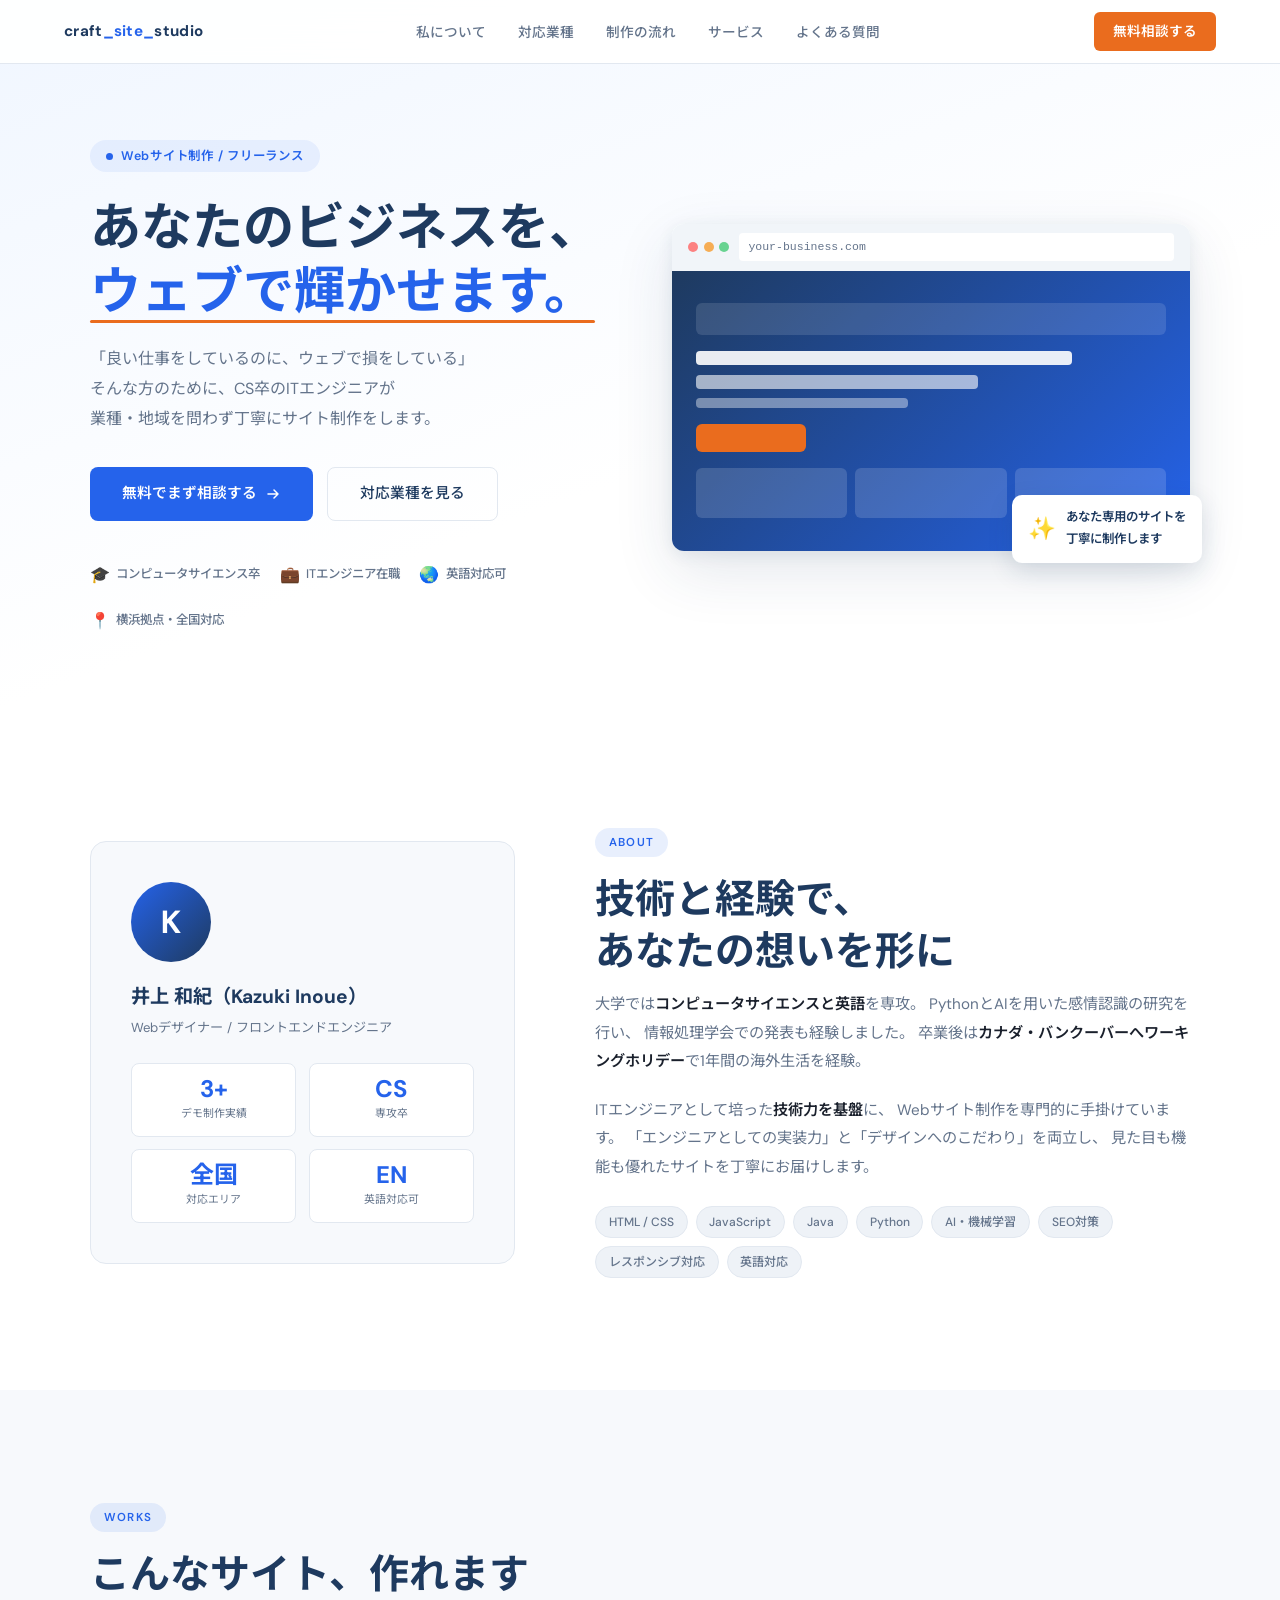
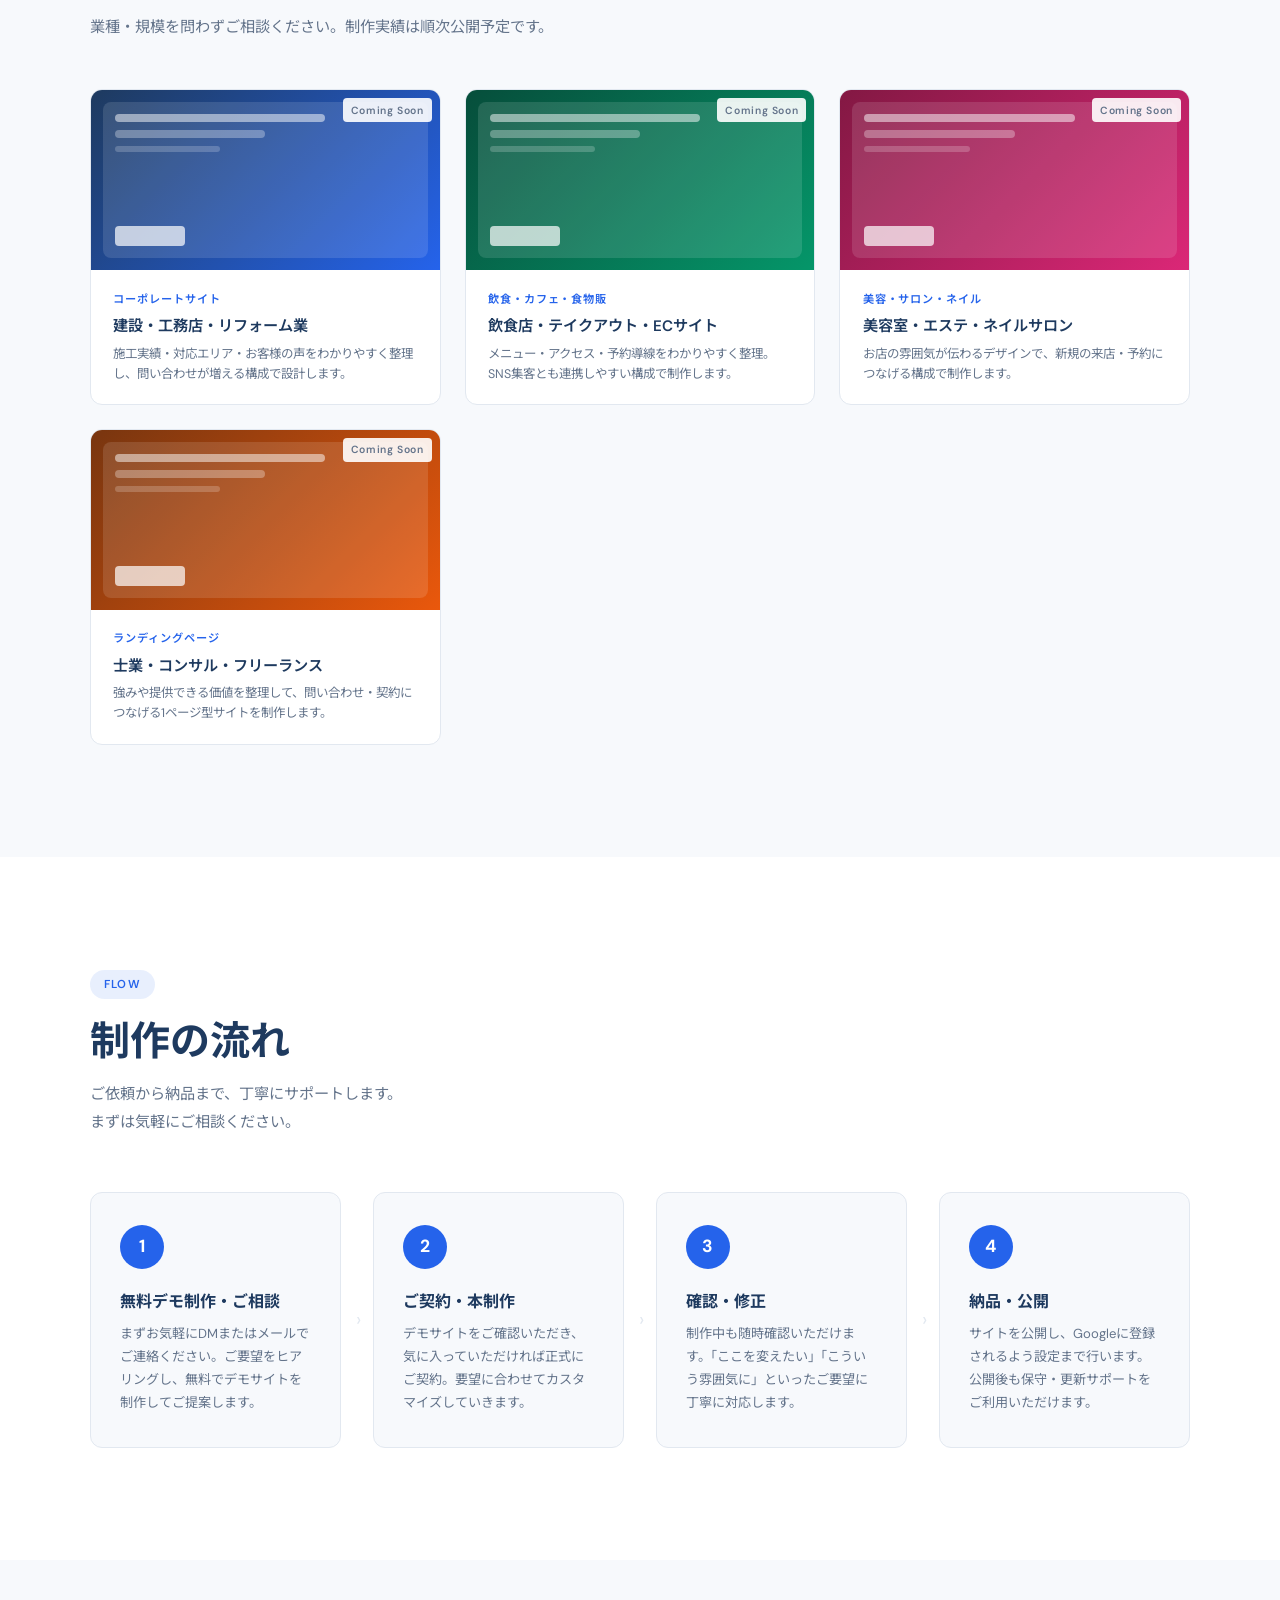
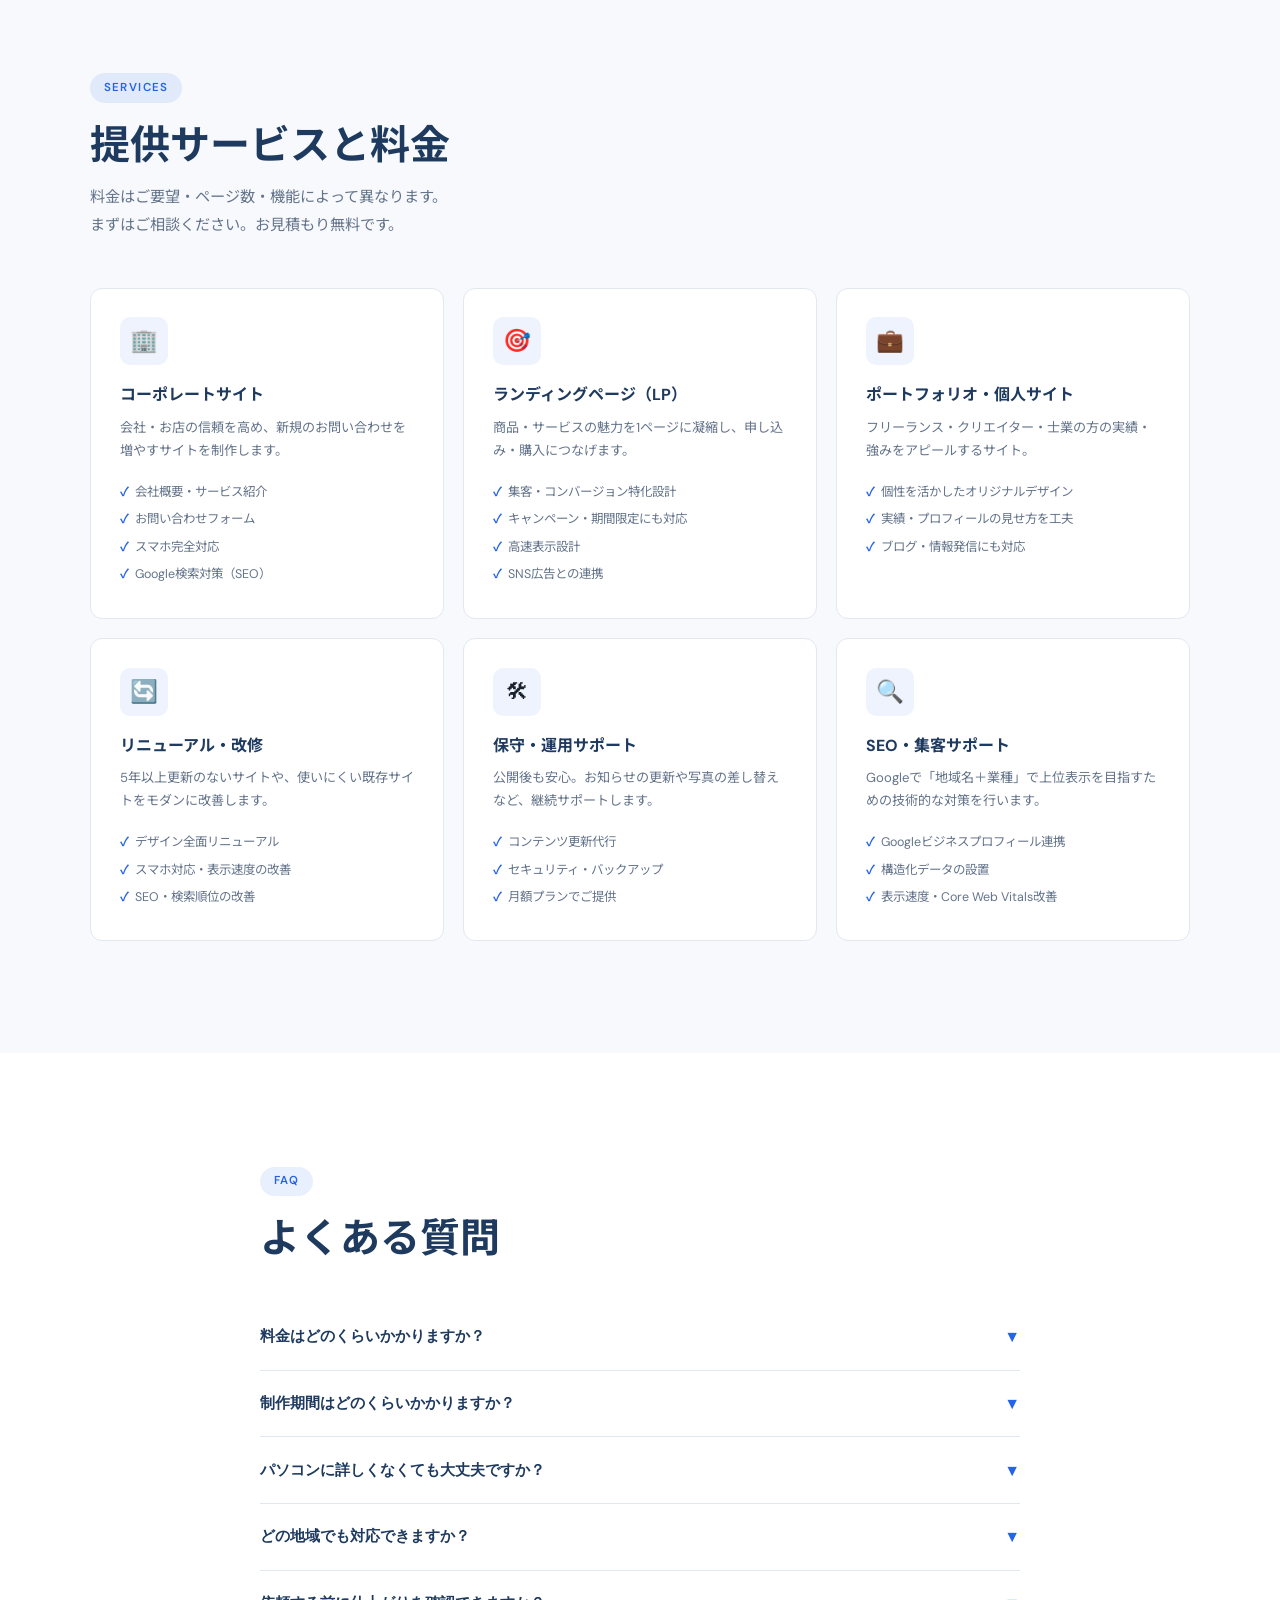
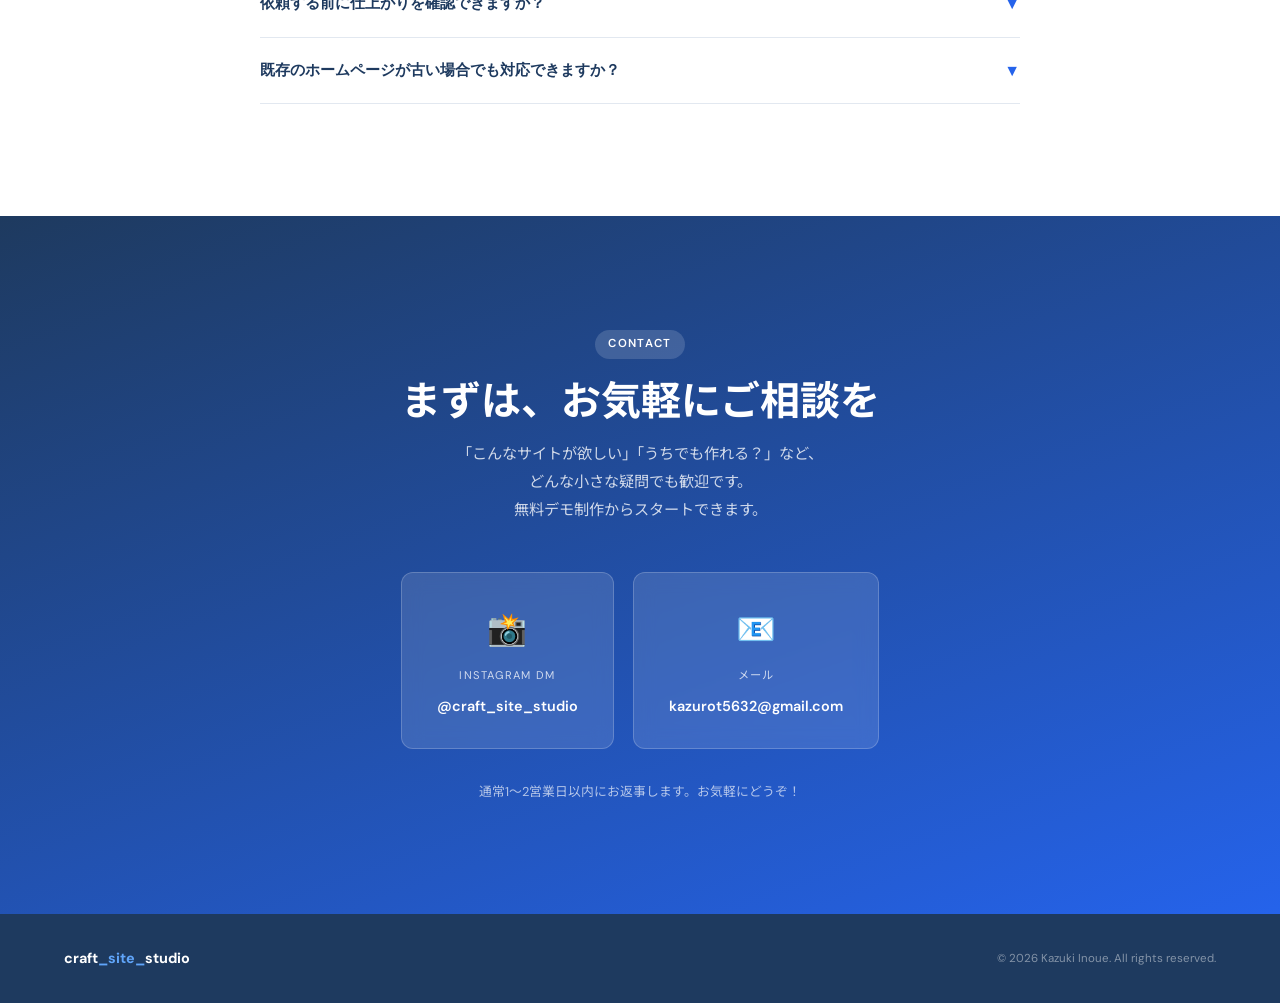
==== index.html @ bf397c4c "Add craft-site-studio website Co-Authored-By: Claude Sonnet 4.6 <noreply@anthropic.com>" ====
<!DOCTYPE html>
<html lang="ja">
<head>
  <meta charset="UTF-8">
  <meta name="viewport" content="width=device-width, initial-scale=1.0">
  <title>craft_site_studio | Webサイト制作 | 横浜・神奈川・全国対応</title>
  <meta name="description" content="横浜・神奈川を拠点に、飲食・美容・建設・士業など業種問わずWebサイト制作を行うWebクリエイター。CS専攻卒・ITエンジニアの技術力で、見た目も機能も優れたサイトを丁寧に制作します。無料デモ制作あり。">
  <meta property="og:title" content="craft_site_studio | Webサイト制作 | 横浜・神奈川・全国対応">
  <meta property="og:description" content="業種・地域を問わずWebサイト制作。無料デモ制作あり。CS卒エンジニアが丁寧に対応します。">
  <meta property="og:type" content="website">
  <meta property="og:url" content="https://craft-site-studio.pages.dev/">
  <meta property="og:image" content="https://craft-site-studio.pages.dev/og-image.png">
  <meta name="twitter:card" content="summary_large_image">
  <link rel="preconnect" href="https://fonts.googleapis.com">
  <link rel="preconnect" href="https://fonts.gstatic.com" crossorigin>
  <link href="https://fonts.googleapis.com/css2?family=Noto+Sans+JP:wght@300;400;500;700&family=DM+Sans:wght@400;500;600;700&display=swap" rel="stylesheet">

  <style>
    *, *::before, *::after { box-sizing: border-box; margin: 0; padding: 0; }

    :root {
      --navy:   #1e3a5f;
      --blue:   #2563eb;
      --orange: #ea6c1e;
      --bg:     #ffffff;
      --bg2:    #f7f9fc;
      --bg3:    #eef2f7;
      --text:   #1a202c;
      --text2:  #64748b;
      --border: #e2e8f0;
      --radius: 12px;
    }

    html { scroll-behavior: smooth; }
    body {
      background: var(--bg);
      color: var(--text);
      font-family: 'DM Sans', 'Noto Sans JP', sans-serif;
      line-height: 1.7;
      overflow-x: hidden;
    }

    /* ── Utilities ──────────────────────────── */
    .container { max-width: 1100px; margin: 0 auto; padding: 0 5vw; }
    .section-tag {
      display: inline-block;
      background: rgba(37,99,235,.1);
      color: var(--blue);
      font-size: .72rem;
      font-weight: 600;
      letter-spacing: .12em;
      text-transform: uppercase;
      padding: .3rem .85rem;
      border-radius: 100px;
      margin-bottom: 1rem;
    }
    .section-title {
      font-size: clamp(1.7rem, 3.5vw, 2.5rem);
      font-weight: 700;
      line-height: 1.3;
      color: var(--navy);
      margin-bottom: .8rem;
    }
    .section-sub {
      font-size: .95rem;
      color: var(--text2);
      max-width: 520px;
      line-height: 1.85;
    }
    .fi {
      opacity: 0;
      transform: translateY(24px);
      transition: opacity .65s ease, transform .65s ease;
    }
    .fi.v { opacity: 1; transform: translateY(0); }

    /* ── Nav ────────────────────────────────── */
    nav {
      position: fixed; top: 0; left: 0; right: 0; z-index: 100;
      background: rgba(255,255,255,.92);
      backdrop-filter: blur(16px);
      border-bottom: 1px solid var(--border);
      padding: 0 5vw;
      height: 64px;
      display: flex; align-items: center; justify-content: space-between;
    }
    .nav-logo {
      font-weight: 700; font-size: .95rem;
      color: var(--navy); text-decoration: none;
      letter-spacing: .02em;
    }
    .nav-logo span { color: var(--blue); }
    .nav-links { display: flex; gap: 2rem; list-style: none; }
    .nav-links a {
      font-size: .85rem; color: var(--text2); text-decoration: none;
      font-weight: 500; transition: color .2s;
    }
    .nav-links a:hover { color: var(--navy); }
    .nav-cta {
      background: var(--orange); color: #fff;
      padding: .5rem 1.2rem; border-radius: 6px;
      font-size: .85rem; font-weight: 600;
      text-decoration: none; transition: opacity .2s, transform .2s;
    }
    .nav-cta:hover { opacity: .88; transform: translateY(-1px); }
    .nav-ham { display: none; flex-direction: column; gap: 5px; cursor: pointer; padding: 4px; }
    .nav-ham span { width: 22px; height: 1.5px; background: var(--navy); border-radius: 2px; transition: .3s; }
    .mob-menu {
      display: none; position: fixed; inset: 0; background: #fff;
      z-index: 99; flex-direction: column; align-items: center;
      justify-content: center; gap: 2.5rem; padding-top: 64px;
    }
    .mob-menu.open { display: flex; }
    .mob-menu a {
      font-size: 1.6rem; font-weight: 700;
      color: var(--navy); text-decoration: none;
    }
    .mob-menu a:hover { color: var(--blue); }

    /* ── Hero ───────────────────────────────── */
    #hero {
      padding: 140px 5vw 80px;
      background: linear-gradient(160deg, #f0f6ff 0%, #ffffff 60%);
      position: relative; overflow: hidden;
    }
    .hero-inner {
      max-width: 1100px; margin: 0 auto;
      display: grid; grid-template-columns: 1fr 1fr;
      gap: 4rem; align-items: center;
    }
    .hero-tag {
      display: inline-flex; align-items: center; gap: .5rem;
      background: rgba(37,99,235,.08); color: var(--blue);
      padding: .35rem 1rem; border-radius: 100px;
      font-size: .78rem; font-weight: 600; letter-spacing: .06em;
      margin-bottom: 1.5rem;
    }
    .hero-tag::before {
      content: ''; width: 7px; height: 7px;
      background: var(--blue); border-radius: 50%;
      animation: pulse 2s ease-in-out infinite;
    }
    @keyframes pulse { 0%,100%{opacity:1;transform:scale(1)} 50%{opacity:.5;transform:scale(1.3)} }
    .hero-h1 {
      font-size: clamp(2rem, 4.5vw, 3.2rem);
      font-weight: 700; line-height: 1.25;
      color: var(--navy); margin-bottom: 1.2rem;
    }
    .hero-h1 em {
      font-style: normal; color: var(--blue);
      position: relative;
    }
    .hero-h1 em::after {
      content: ''; position: absolute;
      bottom: 2px; left: 0; right: 0; height: 3px;
      background: var(--orange); border-radius: 2px;
    }
    .hero-lead {
      font-size: 1rem; color: var(--text2);
      line-height: 1.9; margin-bottom: 2rem; max-width: 440px;
    }
    .hero-btns { display: flex; gap: .9rem; flex-wrap: wrap; margin-bottom: 2.5rem; }
    .btn-main {
      background: var(--blue); color: #fff;
      padding: .85rem 2rem; border-radius: 8px;
      font-size: .92rem; font-weight: 600;
      text-decoration: none; display: inline-flex; align-items: center; gap: .5rem;
      transition: background .2s, transform .2s;
    }
    .btn-main:hover { background: #1d4ed8; transform: translateY(-2px); }
    .btn-sub {
      background: transparent; color: var(--navy);
      padding: .85rem 2rem; border-radius: 8px;
      font-size: .92rem; font-weight: 500;
      text-decoration: none; border: 1.5px solid var(--border);
      transition: border-color .2s, transform .2s;
    }
    .btn-sub:hover { border-color: var(--navy); transform: translateY(-2px); }
    .hero-trust {
      display: flex; flex-wrap: wrap; gap: 1.2rem;
    }
    .trust-item {
      display: flex; align-items: center; gap: .4rem;
      font-size: .78rem; color: var(--text2); font-weight: 500;
    }
    .trust-item .icon { font-size: 1rem; }

    /* Hero visual: browser mockup */
    .hero-visual { position: relative; }
    .browser-mock {
      background: #fff;
      border-radius: 12px;
      box-shadow: 0 20px 60px rgba(30,58,95,.12), 0 4px 16px rgba(30,58,95,.08);
      overflow: hidden;
      animation: float 6s ease-in-out infinite;
    }
    @keyframes float {
      0%,100% { transform: translateY(0); }
      50% { transform: translateY(-10px); }
    }
    .browser-bar {
      background: #f1f5f9; padding: .6rem 1rem;
      display: flex; align-items: center; gap: .6rem;
    }
    .browser-dots { display: flex; gap: .35rem; }
    .browser-dots span {
      width: 10px; height: 10px; border-radius: 50%;
    }
    .browser-dots span:nth-child(1) { background: #fc8181; }
    .browser-dots span:nth-child(2) { background: #f6ad55; }
    .browser-dots span:nth-child(3) { background: #68d391; }
    .browser-url {
      flex: 1; background: #fff; border-radius: 4px;
      padding: .25rem .6rem; font-size: .72rem; color: var(--text2);
      font-family: monospace;
    }
    .browser-body {
      height: 280px;
      background: linear-gradient(135deg, #1e3a5f 0%, #2563eb 100%);
      display: flex; flex-direction: column;
      align-items: center; justify-content: center; gap: 1rem;
      padding: 1.5rem;
    }
    .mock-nav {
      width: 100%; height: 32px; background: rgba(255,255,255,.12);
      border-radius: 6px;
    }
    .mock-hero {
      width: 100%;
      display: flex; flex-direction: column; gap: .6rem; align-items: flex-start;
    }
    .mock-h { height: 14px; background: rgba(255,255,255,.9); border-radius: 4px; }
    .mock-h.w80 { width: 80%; }
    .mock-h.w60 { width: 60%; background: rgba(255,255,255,.6); }
    .mock-h.w45 { width: 45%; background: rgba(255,255,255,.4); height: 10px; }
    .mock-btn {
      margin-top: .4rem; height: 28px; width: 110px;
      background: var(--orange); border-radius: 6px;
    }
    .mock-cards {
      width: 100%; display: flex; gap: .5rem;
    }
    .mock-card {
      flex: 1; height: 50px;
      background: rgba(255,255,255,.15); border-radius: 6px;
    }
    .badge-float {
      position: absolute; bottom: -12px; right: -12px;
      background: #fff; border-radius: 10px;
      box-shadow: 0 8px 24px rgba(30,58,95,.15);
      padding: .8rem 1rem;
      display: flex; align-items: center; gap: .6rem;
      font-size: .78rem; font-weight: 600; color: var(--navy);
    }
    .badge-float .badge-icon { font-size: 1.4rem; }

    /* ── About ──────────────────────────────── */
    #about {
      padding: 7rem 5vw;
      background: var(--bg);
    }
    .about-inner {
      max-width: 1100px; margin: 0 auto;
      display: grid; grid-template-columns: 1fr 1.4fr;
      gap: 5rem; align-items: center;
    }
    .about-card {
      background: var(--bg2);
      border-radius: 16px;
      padding: 2.5rem;
      border: 1px solid var(--border);
    }
    .about-avatar {
      width: 80px; height: 80px;
      background: linear-gradient(135deg, #2563eb, #1e3a5f);
      border-radius: 50%; margin-bottom: 1.2rem;
      display: flex; align-items: center; justify-content: center;
      font-size: 2rem; color: #fff; font-weight: 700;
      font-family: 'DM Sans', sans-serif;
    }
    .about-name { font-size: 1.2rem; font-weight: 700; color: var(--navy); margin-bottom: .2rem; }
    .about-role { font-size: .82rem; color: var(--text2); margin-bottom: 1.5rem; }
    .about-stats { display: grid; grid-template-columns: 1fr 1fr; gap: .8rem; }
    .astat {
      background: #fff; border-radius: 8px;
      border: 1px solid var(--border);
      padding: .8rem; text-align: center;
    }
    .astat-num {
      font-size: 1.5rem; font-weight: 700;
      color: var(--blue); line-height: 1;
    }
    .astat-lbl { font-size: .68rem; color: var(--text2); margin-top: .2rem; }

    .about-text h2 { color: var(--navy); }
    .about-text p {
      font-size: .95rem; color: var(--text2);
      line-height: 1.9; margin-bottom: 1.2rem;
    }
    .about-text p strong { color: var(--text); font-weight: 600; }
    .skill-chips { display: flex; flex-wrap: wrap; gap: .5rem; margin-top: 1.5rem; }
    .chip {
      background: var(--bg3); border: 1px solid var(--border);
      color: var(--text2); padding: .3rem .8rem;
      border-radius: 100px; font-size: .75rem; font-weight: 500;
    }

    /* ── Works ──────────────────────────────── */
    #works {
      padding: 7rem 5vw;
      background: var(--bg2);
    }
    .works-header { max-width: 1100px; margin: 0 auto 3rem; }
    .works-grid {
      max-width: 1100px; margin: 0 auto;
      display: grid; grid-template-columns: repeat(auto-fit, minmax(300px, 1fr));
      gap: 1.5rem;
    }
    .work-card {
      background: #fff; border-radius: var(--radius);
      border: 1px solid var(--border);
      overflow: hidden;
      transition: transform .3s, box-shadow .3s;
    }
    .work-card:hover { transform: translateY(-4px); box-shadow: 0 16px 40px rgba(30,58,95,.1); }
    .work-screen {
      height: 180px; position: relative; overflow: hidden;
    }
    .work-screen.style-corp {
      background: linear-gradient(135deg, #1e3a5f 0%, #2563eb 100%);
    }
    .work-screen.style-shop {
      background: linear-gradient(135deg, #064e3b 0%, #059669 100%);
    }
    .work-screen.style-salon {
      background: linear-gradient(135deg, #831843 0%, #db2777 100%);
    }
    .work-screen.style-lp {
      background: linear-gradient(135deg, #78350f 0%, #ea580c 100%);
    }
    .work-screen-inner {
      position: absolute; inset: 12px;
      background: rgba(255,255,255,.12);
      border-radius: 8px;
      display: flex; flex-direction: column; gap: 8px; padding: 12px;
    }
    .ws-bar { height: 8px; background: rgba(255,255,255,.5); border-radius: 4px; }
    .ws-bar.w70 { width: 70%; }
    .ws-bar.w50 { width: 50%; background: rgba(255,255,255,.3); }
    .ws-bar.w35 { width: 35%; background: rgba(255,255,255,.2); height: 6px; }
    .ws-row { display: flex; gap: 6px; margin-top: auto; }
    .ws-btn { height: 20px; width: 70px; background: rgba(255,255,255,.7); border-radius: 4px; }
    .work-screen.style-earth {
      background: linear-gradient(135deg, #44403c 0%, #92400e 100%);
    }
    .work-screen.style-slate {
      background: linear-gradient(135deg, #1e3a5f 0%, #0f766e 100%);
    }
    .work-cs-badge {
      position: absolute; top: 8px; right: 8px;
      background: rgba(255,255,255,.9); color: var(--text2);
      font-size: .65rem; font-weight: 600; letter-spacing: .06em;
      padding: .2rem .5rem; border-radius: 4px;
    }
    .work-cs-badge.done {
      background: #d1fae5; color: #065f46;
    }
    .work-info { padding: 1.2rem 1.4rem; }
    .work-cat {
      font-size: .7rem; font-weight: 600;
      color: var(--blue); letter-spacing: .08em;
      text-transform: uppercase; margin-bottom: .35rem;
    }
    .work-title { font-size: .95rem; font-weight: 600; color: var(--navy); margin-bottom: .3rem; }
    .work-desc { font-size: .78rem; color: var(--text2); line-height: 1.6; }
    .work-link {
      display: inline-flex; align-items: center; gap: .3rem;
      font-size: .78rem; font-weight: 600; color: var(--blue);
      text-decoration: none; margin-top: .7rem;
      transition: gap .2s;
    }
    .work-link:hover { gap: .6rem; }

    /* ── How it works ───────────────────────── */
    #process {
      padding: 7rem 5vw;
      background: var(--bg);
    }
    .process-inner { max-width: 1100px; margin: 0 auto; }
    .process-header { margin-bottom: 3.5rem; }
    .steps {
      display: grid; grid-template-columns: repeat(auto-fit, minmax(220px, 1fr));
      gap: 2rem; position: relative;
    }
    .step {
      background: var(--bg2); border: 1px solid var(--border);
      border-radius: var(--radius); padding: 2rem 1.8rem;
      position: relative;
    }
    .step-num {
      width: 44px; height: 44px; border-radius: 50%;
      background: var(--blue); color: #fff;
      display: flex; align-items: center; justify-content: center;
      font-size: 1.1rem; font-weight: 700;
      margin-bottom: 1.2rem;
    }
    .step-title { font-size: 1rem; font-weight: 700; color: var(--navy); margin-bottom: .5rem; }
    .step-desc { font-size: .82rem; color: var(--text2); line-height: 1.75; }
    .step-arrow {
      position: absolute; right: -1.3rem; top: 50%;
      transform: translateY(-50%);
      font-size: 1.2rem; color: var(--border); z-index: 1;
    }

    /* ── Services ───────────────────────────── */
    #services {
      padding: 7rem 5vw;
      background: var(--bg2);
    }
    .svc-inner { max-width: 1100px; margin: 0 auto; }
    .svc-header { margin-bottom: 3rem; }
    .svc-grid {
      display: grid;
      grid-template-columns: repeat(auto-fit, minmax(280px, 1fr));
      gap: 1.2rem;
    }
    .svc-card {
      background: #fff; border-radius: var(--radius);
      border: 1px solid var(--border); padding: 1.8rem;
      transition: border-color .25s, transform .25s, box-shadow .25s;
    }
    .svc-card:hover {
      border-color: var(--blue);
      transform: translateY(-3px);
      box-shadow: 0 10px 30px rgba(37,99,235,.08);
    }
    .svc-icon {
      width: 48px; height: 48px;
      background: rgba(37,99,235,.08);
      border-radius: 10px;
      display: flex; align-items: center; justify-content: center;
      font-size: 1.4rem; margin-bottom: 1rem;
    }
    .svc-title { font-size: 1rem; font-weight: 700; color: var(--navy); margin-bottom: .5rem; }
    .svc-desc { font-size: .82rem; color: var(--text2); line-height: 1.75; margin-bottom: 1rem; }
    .svc-points { list-style: none; }
    .svc-points li {
      font-size: .78rem; color: var(--text2);
      padding: .2rem 0; display: flex; gap: .4rem;
    }
    .svc-points li::before { content: '✓'; color: var(--blue); font-weight: 700; flex-shrink: 0; }

    /* ── FAQ ─────────────────────────────────── */
    #faq { padding: 7rem 5vw; background: var(--bg); }
    .faq-inner { max-width: 760px; margin: 0 auto; }
    .faq-header { margin-bottom: 2.5rem; }
    .faq-item {
      border-bottom: 1px solid var(--border); padding: 1.4rem 0;
    }
    .faq-q {
      font-size: .95rem; font-weight: 600; color: var(--navy);
      cursor: pointer; display: flex; justify-content: space-between;
      align-items: flex-start; gap: 1rem;
      background: none; border: none; width: 100%; text-align: left;
      padding: 0;
    }
    .faq-q .arrow { color: var(--blue); font-size: 1rem; transition: transform .3s; flex-shrink: 0; margin-top: 2px; }
    .faq-q.open .arrow { transform: rotate(180deg); }
    .faq-a {
      font-size: .88rem; color: var(--text2);
      line-height: 1.85; margin-top: .9rem;
      display: none;
    }
    .faq-a.open { display: block; }

    /* ── Contact ─────────────────────────────── */
    #contact {
      padding: 7rem 5vw;
      background: linear-gradient(160deg, #1e3a5f 0%, #2563eb 100%);
      text-align: center; color: #fff;
    }
    .contact-inner { max-width: 680px; margin: 0 auto; }
    #contact .section-tag { background: rgba(255,255,255,.15); color: #fff; }
    #contact .section-title { color: #fff; }
    #contact .section-sub { color: rgba(255,255,255,.78); margin: 0 auto 3rem; max-width: 480px; }
    .contact-cards {
      display: flex; gap: 1.2rem; flex-wrap: wrap;
      justify-content: center; margin-bottom: 2rem;
    }
    .contact-card {
      background: rgba(255,255,255,.12); backdrop-filter: blur(10px);
      border: 1px solid rgba(255,255,255,.2);
      border-radius: var(--radius); padding: 1.8rem 2.2rem;
      min-width: 200px; text-decoration: none; color: #fff;
      display: flex; flex-direction: column; align-items: center; gap: .6rem;
      transition: background .25s, transform .25s;
    }
    .contact-card:hover { background: rgba(255,255,255,.2); transform: translateY(-3px); }
    .cc-icon { font-size: 2rem; }
    .cc-lbl { font-size: .7rem; opacity: .75; letter-spacing: .1em; text-transform: uppercase; }
    .cc-val { font-size: .9rem; font-weight: 600; }
    .contact-note { font-size: .8rem; opacity: .65; }

    /* ── Footer ──────────────────────────────── */
    footer {
      background: var(--navy);
      padding: 2rem 5vw;
      display: flex; justify-content: space-between; align-items: center;
      flex-wrap: wrap; gap: 1rem;
    }
    .f-logo { font-weight: 700; font-size: .9rem; color: #fff; }
    .f-logo span { color: #60a5fa; }
    .f-copy { font-size: .72rem; color: rgba(255,255,255,.45); }

    /* ── Responsive ──────────────────────────── */
    @media (max-width: 900px) {
      .hero-inner { grid-template-columns: 1fr; gap: 3rem; }
      .hero-visual { order: -1; max-width: 480px; margin: 0 auto; }
      .about-inner { grid-template-columns: 1fr; gap: 2.5rem; }
    }
    @media (max-width: 640px) {
      nav { padding: 0 4vw; }
      .nav-links, .nav-cta { display: none; }
      .nav-ham { display: flex; }
      #hero { padding: 110px 4vw 60px; }
      .step-arrow { display: none; }
      footer { flex-direction: column; text-align: center; }
    }
  </style>
</head>
<body>

<!-- Nav -->
<nav>
  <a href="#hero" class="nav-logo">craft<span>_site_</span>studio</a>
  <ul class="nav-links">
    <li><a href="#about">私について</a></li>
    <li><a href="#works">対応業種</a></li>
    <li><a href="#process">制作の流れ</a></li>
    <li><a href="#services">サービス</a></li>
    <li><a href="#faq">よくある質問</a></li>
  </ul>
  <a href="#contact" class="nav-cta">無料相談する</a>
  <div class="nav-ham" id="ham" onclick="toggleMob()">
    <span></span><span></span><span></span>
  </div>
</nav>

<!-- Mobile Menu -->
<div class="mob-menu" id="mobMenu">
  <a href="#about"    onclick="toggleMob()">私について</a>
  <a href="#works"    onclick="toggleMob()">対応業種</a>
  <a href="#process"  onclick="toggleMob()">制作の流れ</a>
  <a href="#services" onclick="toggleMob()">サービス</a>
  <a href="#faq"      onclick="toggleMob()">よくある質問</a>
  <a href="#contact"  onclick="toggleMob()" style="color:var(--orange)">無料相談する</a>
</div>

<!-- ═══ HERO ═══ -->
<section id="hero">
  <div class="hero-inner">
    <div>
      <div class="hero-tag">Webサイト制作 / フリーランス</div>
      <h1 class="hero-h1">
        あなたのビジネスを、<br>
        <em>ウェブで輝かせます。</em>
      </h1>
      <p class="hero-lead">
        「良い仕事をしているのに、ウェブで損をしている」<br>
        そんな方のために、CS卒のITエンジニアが<br>
        業種・地域を問わず丁寧にサイト制作をします。
      </p>
      <div class="hero-btns">
        <a href="#contact" class="btn-main">
          無料でまず相談する
          <svg width="16" height="16" viewBox="0 0 16 16" fill="none"><path d="M3 8h10M9 4l4 4-4 4" stroke="currentColor" stroke-width="1.5" stroke-linecap="round" stroke-linejoin="round"/></svg>
        </a>
        <a href="#works" class="btn-sub">対応業種を見る</a>
      </div>
      <div class="hero-trust">
        <div class="trust-item"><span class="icon">🎓</span>コンピュータサイエンス卒</div>
        <div class="trust-item"><span class="icon">💼</span>ITエンジニア在職</div>
        <div class="trust-item"><span class="icon">🌏</span>英語対応可</div>
        <div class="trust-item"><span class="icon">📍</span>横浜拠点・全国対応</div>
      </div>
    </div>

    <div class="hero-visual fi">
      <div class="browser-mock">
        <div class="browser-bar">
          <div class="browser-dots">
            <span></span><span></span><span></span>
          </div>
          <div class="browser-url">your-business.com</div>
        </div>
        <div class="browser-body">
          <div class="mock-nav"></div>
          <div class="mock-hero">
            <div class="mock-h w80"></div>
            <div class="mock-h w60"></div>
            <div class="mock-h w45"></div>
            <div class="mock-btn"></div>
          </div>
          <div class="mock-cards">
            <div class="mock-card"></div>
            <div class="mock-card"></div>
            <div class="mock-card"></div>
          </div>
        </div>
      </div>
      <div class="badge-float">
        <span class="badge-icon">✨</span>
        <span>あなた専用のサイトを<br>丁寧に制作します</span>
      </div>
    </div>
  </div>
</section>

<!-- ═══ ABOUT ═══ -->
<section id="about">
  <div class="about-inner">

    <div class="fi">
      <div class="about-card">
        <div class="about-avatar">K</div>
        <div class="about-name">井上 和紀（Kazuki Inoue）</div>
        <div class="about-role">Webデザイナー / フロントエンドエンジニア</div>
        <div class="about-stats">
          <div class="astat">
            <div class="astat-num">3+</div>
            <div class="astat-lbl">デモ制作実績</div>
          </div>
          <div class="astat">
            <div class="astat-num">CS</div>
            <div class="astat-lbl">専攻卒</div>
          </div>
          <div class="astat">
            <div class="astat-num">全国</div>
            <div class="astat-lbl">対応エリア</div>
          </div>
          <div class="astat">
            <div class="astat-num">EN</div>
            <div class="astat-lbl">英語対応可</div>
          </div>
        </div>
      </div>
    </div>

    <div class="about-text fi" style="transition-delay:.1s">
      <div class="section-tag">About</div>
      <h2 class="section-title">技術と経験で、<br>あなたの想いを形に</h2>
      <p>
        大学では<strong>コンピュータサイエンスと英語</strong>を専攻。
        PythonとAIを用いた感情認識の研究を行い、
        情報処理学会での発表も経験しました。
        卒業後は<strong>カナダ・バンクーバーへワーキングホリデー</strong>で1年間の海外生活を経験。
      </p>
      <p>
        ITエンジニアとして培った<strong>技術力を基盤</strong>に、
        Webサイト制作を専門的に手掛けています。
        「エンジニアとしての実装力」と「デザインへのこだわり」を両立し、
        見た目も機能も優れたサイトを丁寧にお届けします。
      </p>
      <div class="skill-chips">
        <span class="chip">HTML / CSS</span>
        <span class="chip">JavaScript</span>
        <span class="chip">Java</span>
        <span class="chip">Python</span>
        <span class="chip">AI・機械学習</span>
        <span class="chip">SEO対策</span>
        <span class="chip">レスポンシブ対応</span>
        <span class="chip">英語対応</span>
      </div>
    </div>

  </div>
</section>

<!-- ═══ WORKS ═══ -->
<section id="works">
  <div class="works-header fi">
    <div class="section-tag">Works</div>
    <h2 class="section-title">こんなサイト、作れます</h2>
    <p class="section-sub">業種・規模を問わずご相談ください。制作実績は順次公開予定です。</p>
  </div>
  <div class="works-grid">
    <div class="work-card fi" style="transition-delay:.05s">
      <div class="work-screen style-corp">
        <div class="work-screen-inner">
          <div class="ws-bar w70"></div>
          <div class="ws-bar w50"></div>
          <div class="ws-bar w35"></div>
          <div class="ws-row"><div class="ws-btn"></div></div>
        </div>
        <span class="work-cs-badge">Coming Soon</span>
      </div>
      <div class="work-info">
        <div class="work-cat">コーポレートサイト</div>
        <div class="work-title">建設・工務店・リフォーム業</div>
        <div class="work-desc">施工実績・対応エリア・お客様の声をわかりやすく整理し、問い合わせが増える構成で設計します。</div>
      </div>
    </div>
    <div class="work-card fi" style="transition-delay:.1s">
      <div class="work-screen style-shop">
        <div class="work-screen-inner">
          <div class="ws-bar w70"></div>
          <div class="ws-bar w50"></div>
          <div class="ws-bar w35"></div>
          <div class="ws-row"><div class="ws-btn"></div></div>
        </div>
        <span class="work-cs-badge">Coming Soon</span>
      </div>
      <div class="work-info">
        <div class="work-cat">飲食・カフェ・食物販</div>
        <div class="work-title">飲食店・テイクアウト・ECサイト</div>
        <div class="work-desc">メニュー・アクセス・予約導線をわかりやすく整理。SNS集客とも連携しやすい構成で制作します。</div>
      </div>
    </div>
    <div class="work-card fi" style="transition-delay:.15s">
      <div class="work-screen style-salon">
        <div class="work-screen-inner">
          <div class="ws-bar w70"></div>
          <div class="ws-bar w50"></div>
          <div class="ws-bar w35"></div>
          <div class="ws-row"><div class="ws-btn"></div></div>
        </div>
        <span class="work-cs-badge">Coming Soon</span>
      </div>
      <div class="work-info">
        <div class="work-cat">美容・サロン・ネイル</div>
        <div class="work-title">美容室・エステ・ネイルサロン</div>
        <div class="work-desc">お店の雰囲気が伝わるデザインで、新規の来店・予約につなげる構成で制作します。</div>
      </div>
    </div>
    <div class="work-card fi" style="transition-delay:.2s">
      <div class="work-screen style-lp">
        <div class="work-screen-inner">
          <div class="ws-bar w70"></div>
          <div class="ws-bar w50"></div>
          <div class="ws-bar w35"></div>
          <div class="ws-row"><div class="ws-btn"></div></div>
        </div>
        <span class="work-cs-badge">Coming Soon</span>
      </div>
      <div class="work-info">
        <div class="work-cat">ランディングページ</div>
        <div class="work-title">士業・コンサル・フリーランス</div>
        <div class="work-desc">強みや提供できる価値を整理して、問い合わせ・契約につなげる1ページ型サイトを制作します。</div>
      </div>
    </div>
  </div>
</section>

<!-- ═══ PROCESS ═══ -->
<section id="process">
  <div class="process-inner">
    <div class="process-header fi">
      <div class="section-tag">Flow</div>
      <h2 class="section-title">制作の流れ</h2>
      <p class="section-sub">ご依頼から納品まで、丁寧にサポートします。<br>まずは気軽にご相談ください。</p>
    </div>
    <div class="steps">
      <div class="step fi" style="transition-delay:.05s">
        <div class="step-num">1</div>
        <div class="step-title">無料デモ制作・ご相談</div>
        <div class="step-desc">まずお気軽にDMまたはメールでご連絡ください。ご要望をヒアリングし、無料でデモサイトを制作してご提案します。</div>
        <span class="step-arrow">›</span>
      </div>
      <div class="step fi" style="transition-delay:.1s">
        <div class="step-num">2</div>
        <div class="step-title">ご契約・本制作</div>
        <div class="step-desc">デモサイトをご確認いただき、気に入っていただければ正式にご契約。要望に合わせてカスタマイズしていきます。</div>
        <span class="step-arrow">›</span>
      </div>
      <div class="step fi" style="transition-delay:.15s">
        <div class="step-num">3</div>
        <div class="step-title">確認・修正</div>
        <div class="step-desc">制作中も随時確認いただけます。「ここを変えたい」「こういう雰囲気に」といったご要望に丁寧に対応します。</div>
        <span class="step-arrow">›</span>
      </div>
      <div class="step fi" style="transition-delay:.2s">
        <div class="step-num">4</div>
        <div class="step-title">納品・公開</div>
        <div class="step-desc">サイトを公開し、Googleに登録されるよう設定まで行います。公開後も保守・更新サポートをご利用いただけます。</div>
      </div>
    </div>
  </div>
</section>

<!-- ═══ SERVICES ═══ -->
<section id="services">
  <div class="svc-inner">
    <div class="svc-header fi">
      <div class="section-tag">Services</div>
      <h2 class="section-title">提供サービスと料金</h2>
      <p class="section-sub">料金はご要望・ページ数・機能によって異なります。<br>まずはご相談ください。お見積もり無料です。</p>
    </div>
    <div class="svc-grid">
      <div class="svc-card fi">
        <div class="svc-icon">🏢</div>
        <div class="svc-title">コーポレートサイト</div>
        <div class="svc-desc">会社・お店の信頼を高め、新規のお問い合わせを増やすサイトを制作します。</div>
        <ul class="svc-points">
          <li>会社概要・サービス紹介</li>
          <li>お問い合わせフォーム</li>
          <li>スマホ完全対応</li>
          <li>Google検索対策（SEO）</li>
        </ul>
      </div>
      <div class="svc-card fi" style="transition-delay:.08s">
        <div class="svc-icon">🎯</div>
        <div class="svc-title">ランディングページ（LP）</div>
        <div class="svc-desc">商品・サービスの魅力を1ページに凝縮し、申し込み・購入につなげます。</div>
        <ul class="svc-points">
          <li>集客・コンバージョン特化設計</li>
          <li>キャンペーン・期間限定にも対応</li>
          <li>高速表示設計</li>
          <li>SNS広告との連携</li>
        </ul>
      </div>
      <div class="svc-card fi" style="transition-delay:.16s">
        <div class="svc-icon">💼</div>
        <div class="svc-title">ポートフォリオ・個人サイト</div>
        <div class="svc-desc">フリーランス・クリエイター・士業の方の実績・強みをアピールするサイト。</div>
        <ul class="svc-points">
          <li>個性を活かしたオリジナルデザイン</li>
          <li>実績・プロフィールの見せ方を工夫</li>
          <li>ブログ・情報発信にも対応</li>
        </ul>
      </div>
      <div class="svc-card fi" style="transition-delay:.24s">
        <div class="svc-icon">🔄</div>
        <div class="svc-title">リニューアル・改修</div>
        <div class="svc-desc">5年以上更新のないサイトや、使いにくい既存サイトをモダンに改善します。</div>
        <ul class="svc-points">
          <li>デザイン全面リニューアル</li>
          <li>スマホ対応・表示速度の改善</li>
          <li>SEO・検索順位の改善</li>
        </ul>
      </div>
      <div class="svc-card fi" style="transition-delay:.32s">
        <div class="svc-icon">🛠</div>
        <div class="svc-title">保守・運用サポート</div>
        <div class="svc-desc">公開後も安心。お知らせの更新や写真の差し替えなど、継続サポートします。</div>
        <ul class="svc-points">
          <li>コンテンツ更新代行</li>
          <li>セキュリティ・バックアップ</li>
          <li>月額プランでご提供</li>
        </ul>
      </div>
      <div class="svc-card fi" style="transition-delay:.40s">
        <div class="svc-icon">🔍</div>
        <div class="svc-title">SEO・集客サポート</div>
        <div class="svc-desc">Googleで「地域名＋業種」で上位表示を目指すための技術的な対策を行います。</div>
        <ul class="svc-points">
          <li>Googleビジネスプロフィール連携</li>
          <li>構造化データの設置</li>
          <li>表示速度・Core Web Vitals改善</li>
        </ul>
      </div>
    </div>
  </div>
</section>

<!-- ═══ FAQ ═══ -->
<section id="faq">
  <div class="faq-inner">
    <div class="faq-header fi">
      <div class="section-tag">FAQ</div>
      <h2 class="section-title">よくある質問</h2>
    </div>
    <div class="fi" style="transition-delay:.05s">
      <div class="faq-item">
        <button class="faq-q" onclick="toggleFaq(this)">
          <span>料金はどのくらいかかりますか？</span>
          <span class="arrow">▼</span>
        </button>
        <div class="faq-a">ページ数・機能・デザインの複雑さによって異なりますが、シンプルなコーポレートサイトで15〜20万円程度、保守・運用サポートは月額1〜2万円程度が目安です。まずは無料でお見積もりいたします。</div>
      </div>
      <div class="faq-item">
        <button class="faq-q" onclick="toggleFaq(this)">
          <span>制作期間はどのくらいかかりますか？</span>
          <span class="arrow">▼</span>
        </button>
        <div class="faq-a">シンプルなサイトであれば1〜2週間、ページ数が多い・機能が複雑な場合は1〜2ヶ月程度が目安です。まずデモサイトを無料でご提示しますので、イメージを確認してから進められます。</div>
      </div>
      <div class="faq-item">
        <button class="faq-q" onclick="toggleFaq(this)">
          <span>パソコンに詳しくなくても大丈夫ですか？</span>
          <span class="arrow">▼</span>
        </button>
        <div class="faq-a">もちろんです。専門用語は使わず、LINEやDMでのやり取りにも対応しています。「こんなイメージにしたい」というざっくりした要望でも大丈夫です。丁寧にヒアリングして形にします。</div>
      </div>
      <div class="faq-item">
        <button class="faq-q" onclick="toggleFaq(this)">
          <span>どの地域でも対応できますか？</span>
          <span class="arrow">▼</span>
        </button>
        <div class="faq-a">はい、全国どこでも対応しています。打ち合わせはZoom・電話・DMなどオンラインで完結できます。神奈川県内であれば対面でのご相談も可能です。</div>
      </div>
      <div class="faq-item">
        <button class="faq-q" onclick="toggleFaq(this)">
          <span>依頼する前に仕上がりを確認できますか？</span>
          <span class="arrow">▼</span>
        </button>
        <div class="faq-a">はい、まず無料でデモサイトをお作りします。実際の仕上がりイメージをご確認いただいてから、気に入っていただけた場合のみ正式にご依頼いただく流れです。「見てみたけど違った」でも全く問題ありません。</div>
      </div>
      <div class="faq-item">
        <button class="faq-q" onclick="toggleFaq(this)">
          <span>既存のホームページが古い場合でも対応できますか？</span>
          <span class="arrow">▼</span>
        </button>
        <div class="faq-a">はい、リニューアル・改修も得意としています。現在のサイトの問題点を分析した上で、改善提案をいたします。</div>
      </div>
    </div>
  </div>
</section>

<!-- ═══ CONTACT ═══ -->
<section id="contact">
  <div class="contact-inner fi">
    <div class="section-tag">Contact</div>
    <h2 class="section-title">まずは、お気軽にご相談を</h2>
    <p class="section-sub">
      「こんなサイトが欲しい」「うちでも作れる？」など、<br>
      どんな小さな疑問でも歓迎です。<br>
      無料デモ制作からスタートできます。
    </p>
    <div class="contact-cards">
      <a href="https://www.instagram.com/craft_site_studio/" target="_blank" rel="noopener" class="contact-card">
        <div class="cc-icon">📸</div>
        <div class="cc-lbl">Instagram DM</div>
        <div class="cc-val">@craft_site_studio</div>
      </a>
      <a href="mailto:kazurot5632@gmail.com" class="contact-card">
        <div class="cc-icon">📧</div>
        <div class="cc-lbl">メール</div>
        <div class="cc-val">kazurot5632@gmail.com</div>
      </a>
    </div>
    <p class="contact-note">通常1〜2営業日以内にお返事します。お気軽にどうぞ！</p>
  </div>
</section>

<!-- Footer -->
<footer>
  <div class="f-logo">craft<span>_site_</span>studio</div>
  <div class="f-copy">© 2026 Kazuki Inoue. All rights reserved.</div>
</footer>

<script>
/* ── Mobile menu ──────────────────────────── */
function toggleMob() {
  document.getElementById('mobMenu').classList.toggle('open');
}

/* ── FAQ accordion ────────────────────────── */
function toggleFaq(btn) {
  btn.classList.toggle('open');
  const ans = btn.nextElementSibling;
  ans.classList.toggle('open');
}

/* ── Intersection observer ────────────────── */
const io = new IntersectionObserver(entries => {
  entries.forEach(e => { if (e.isIntersecting) e.target.classList.add('v'); });
}, { threshold: 0.1 });
document.querySelectorAll('.fi').forEach(el => io.observe(el));
</script>
</body>
</html>
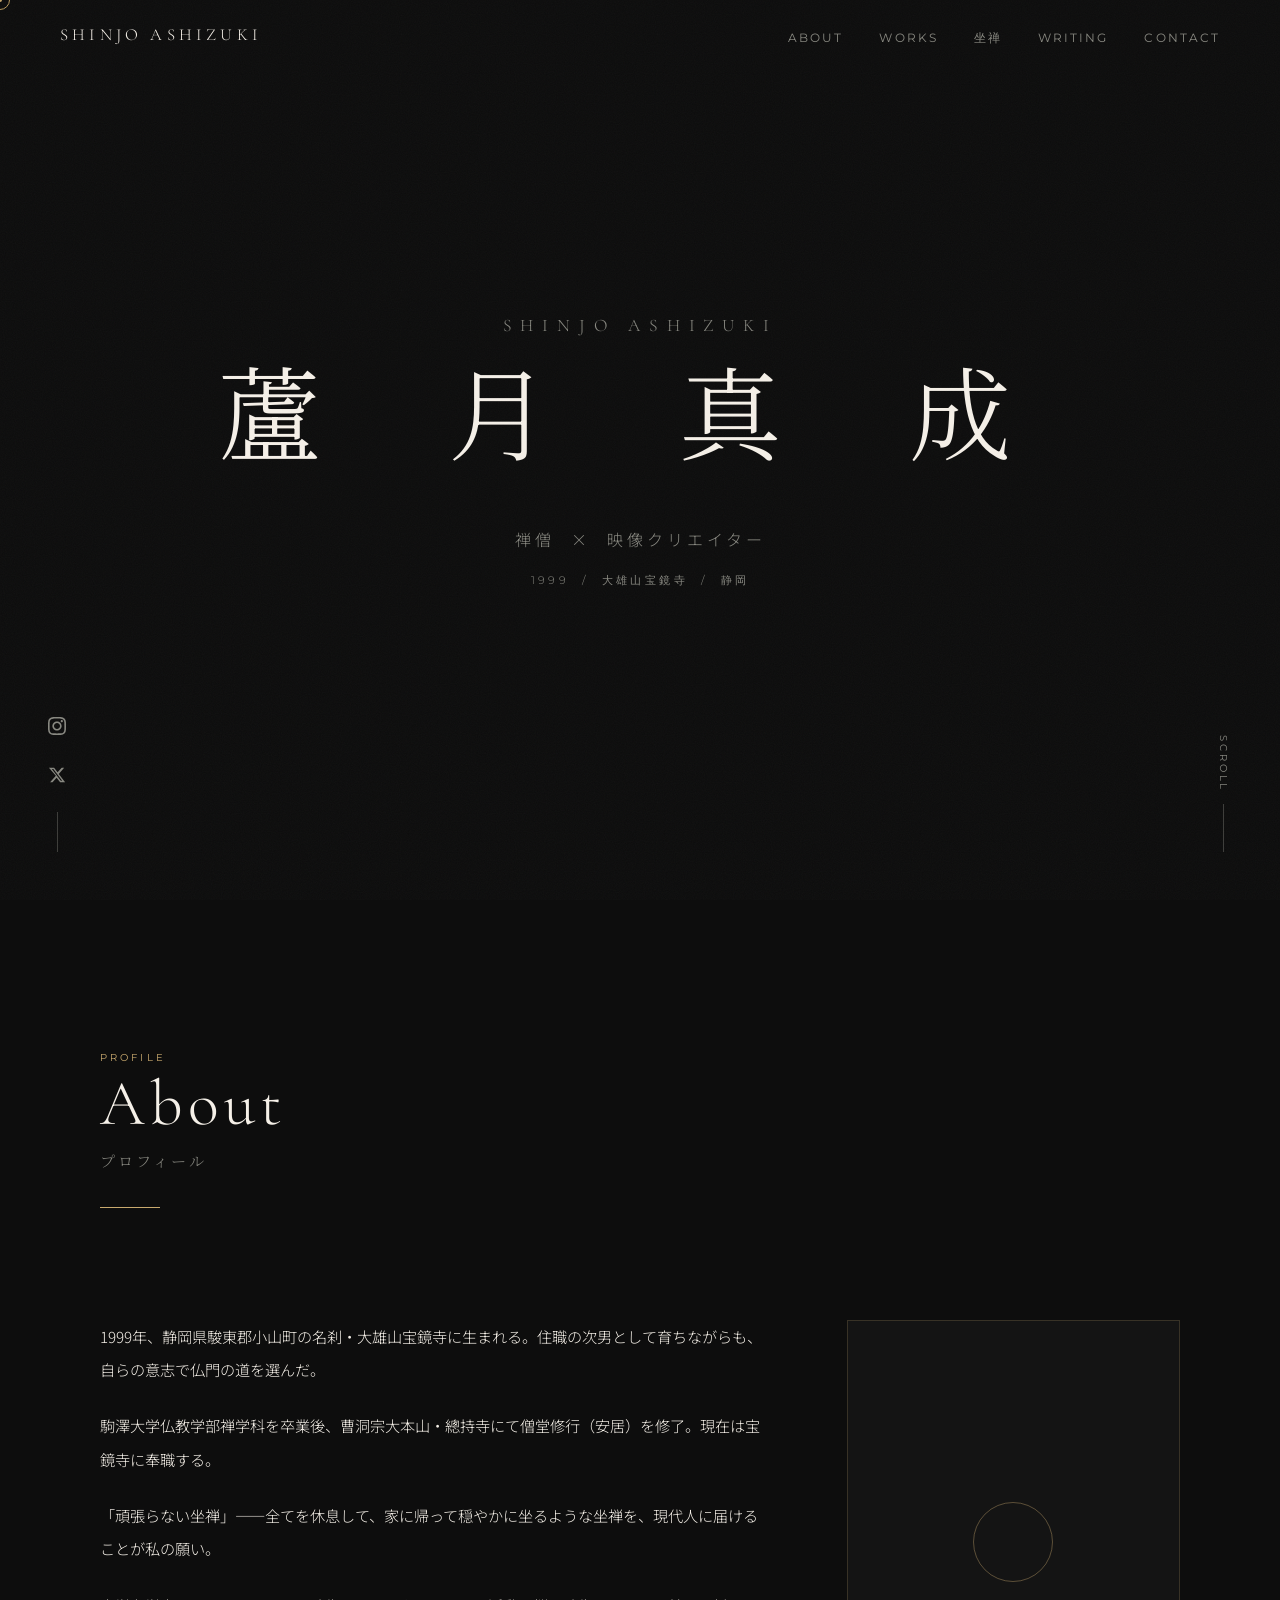
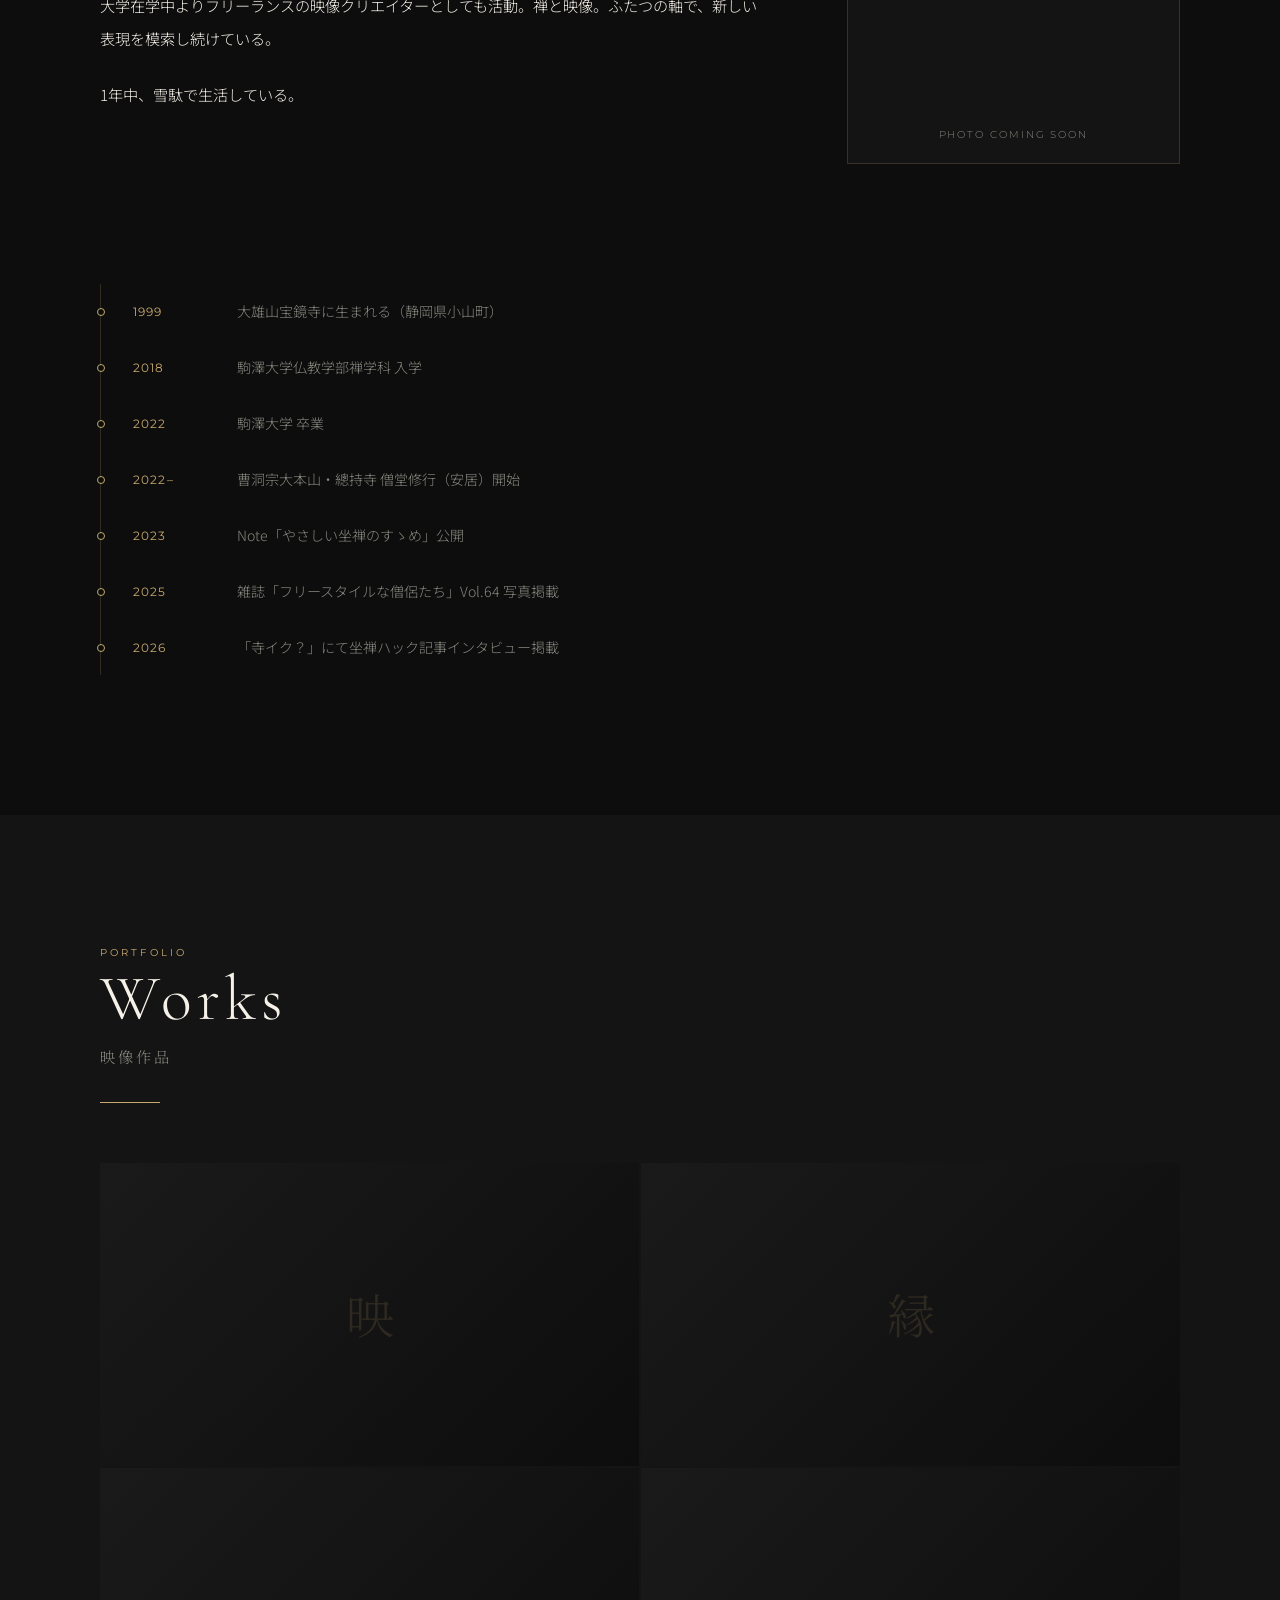
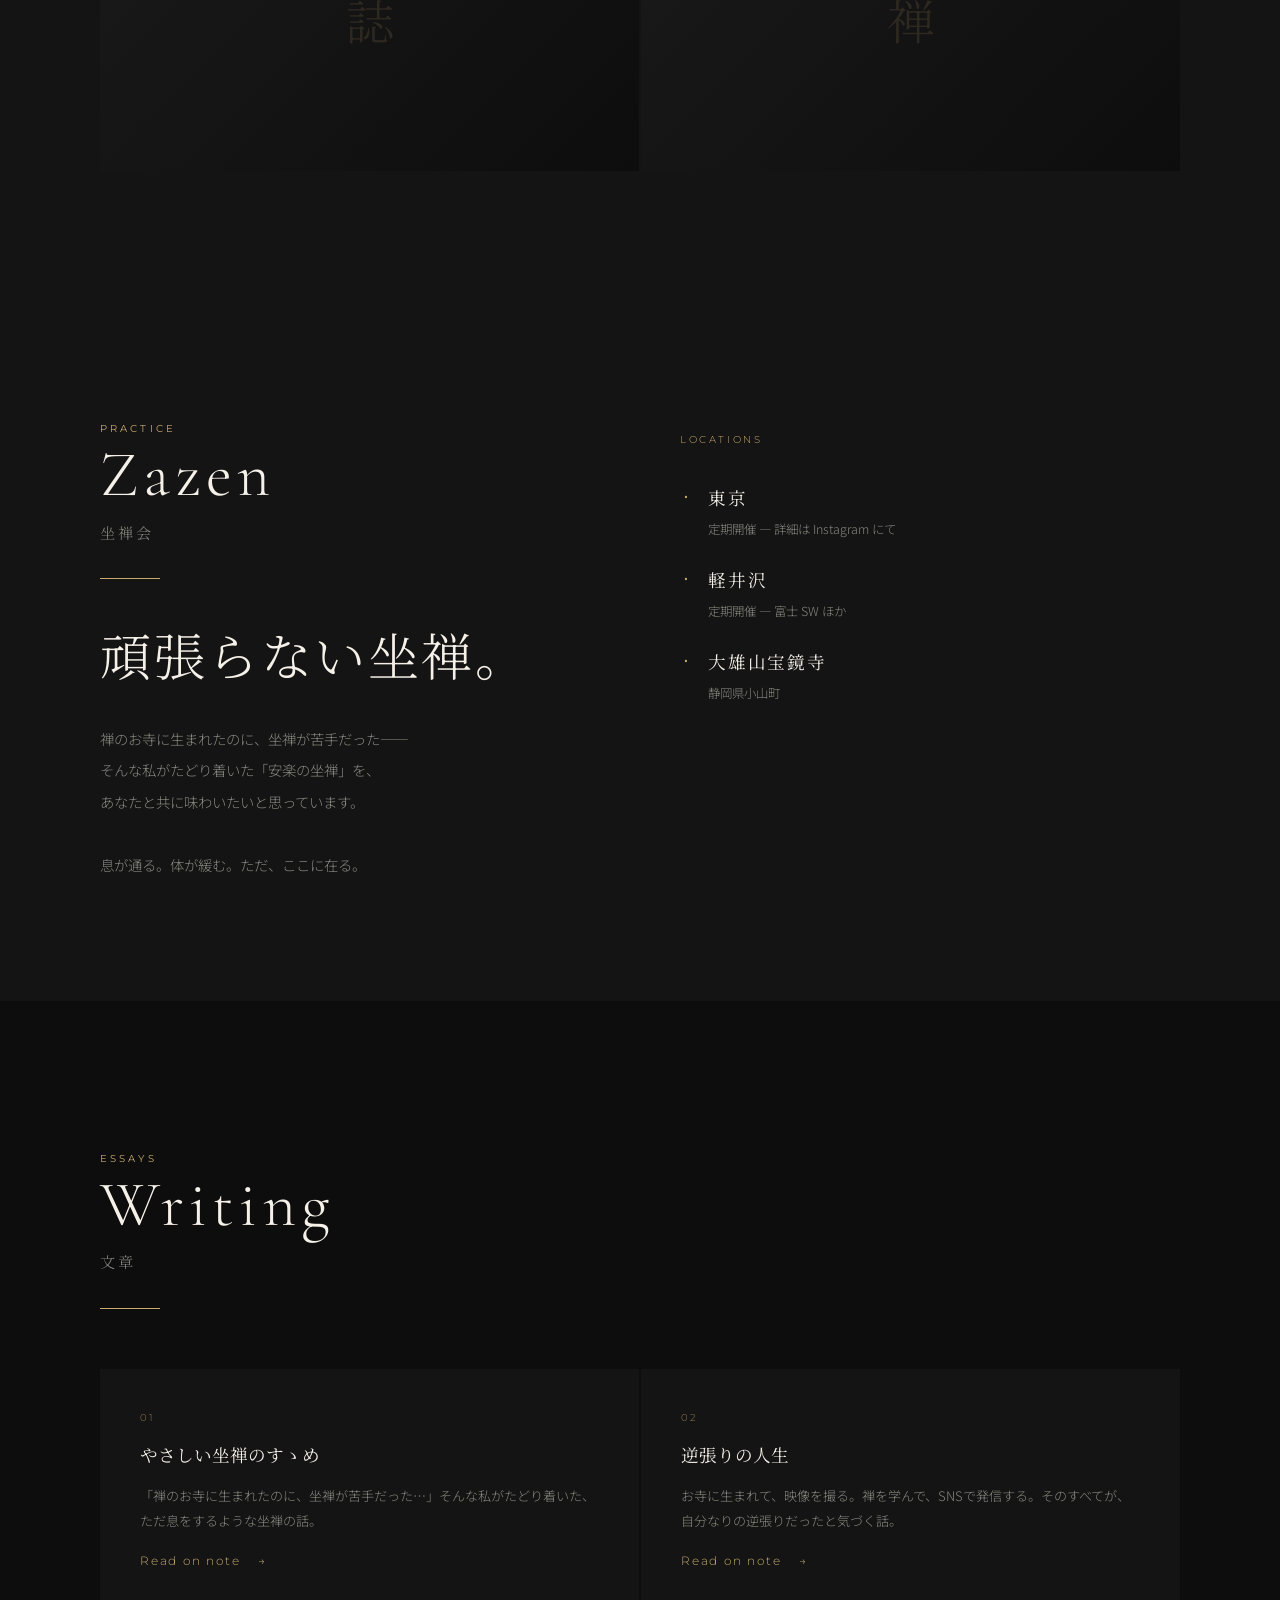
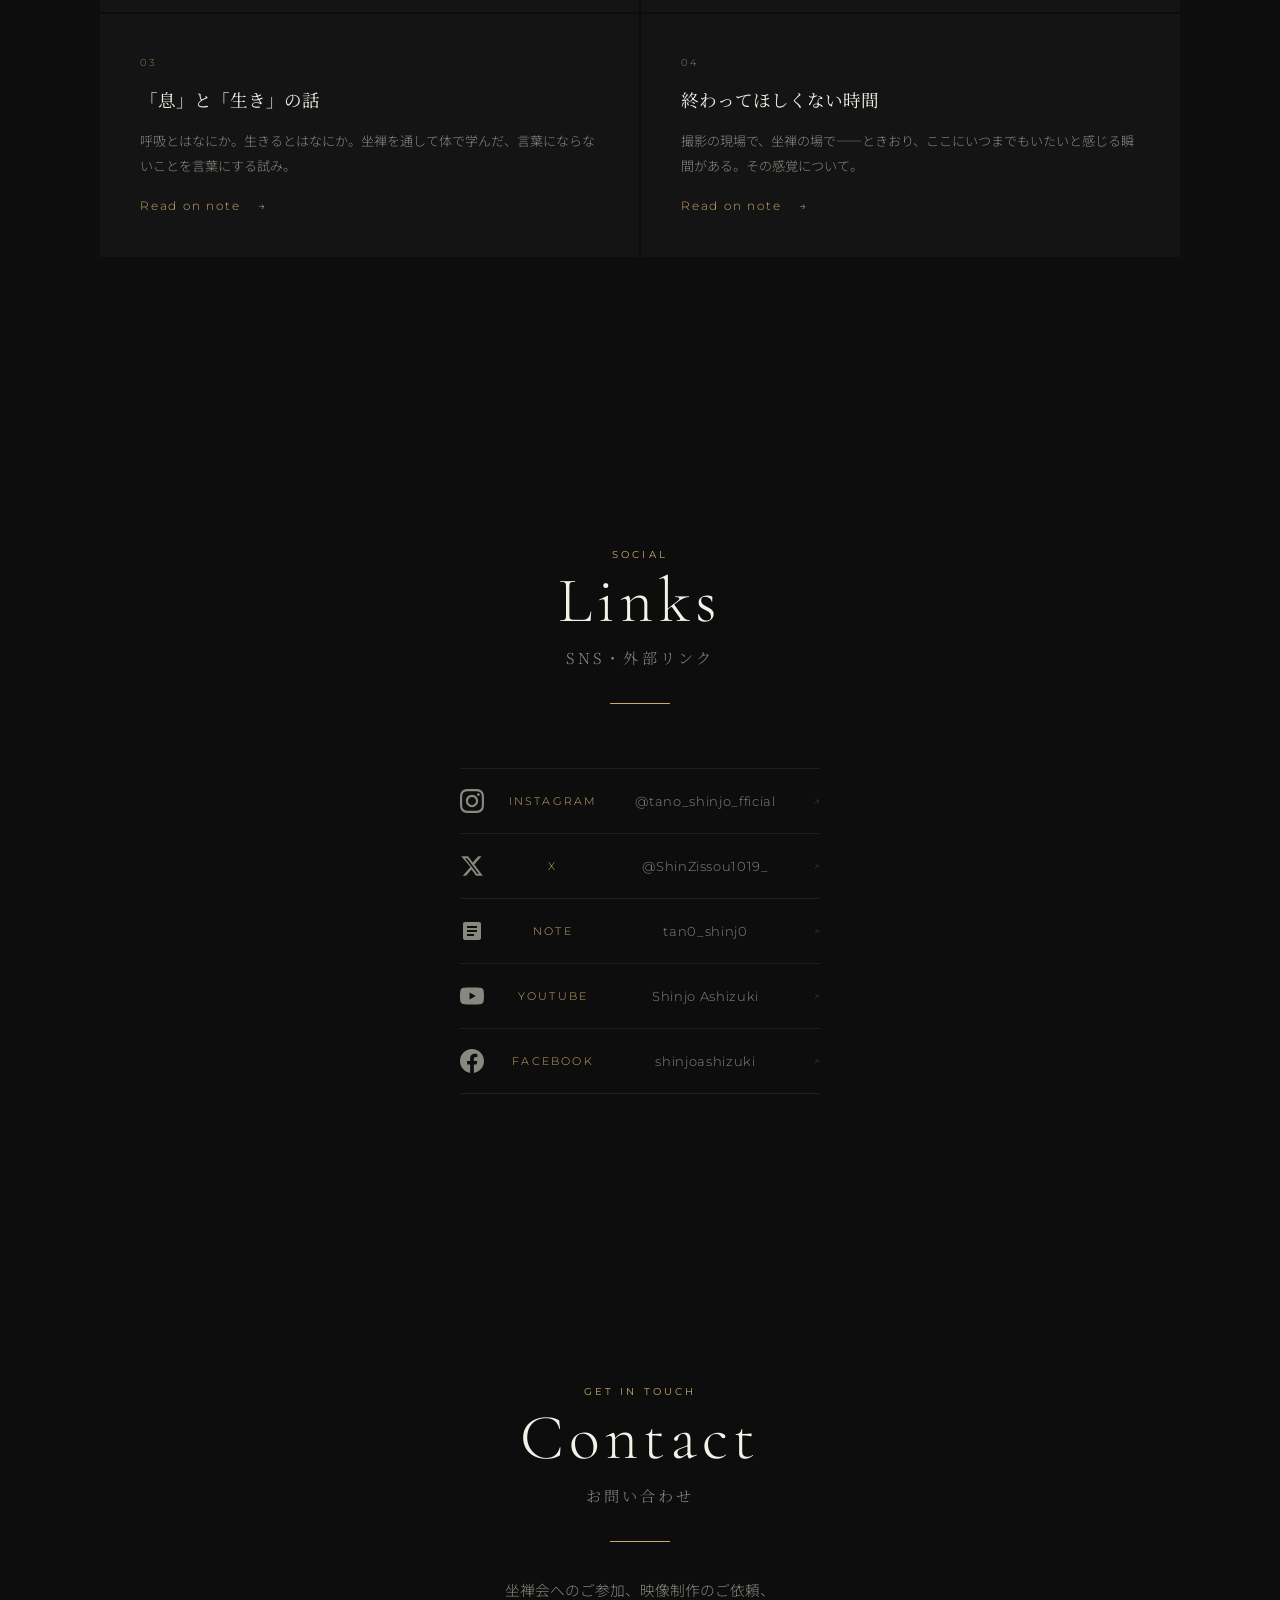
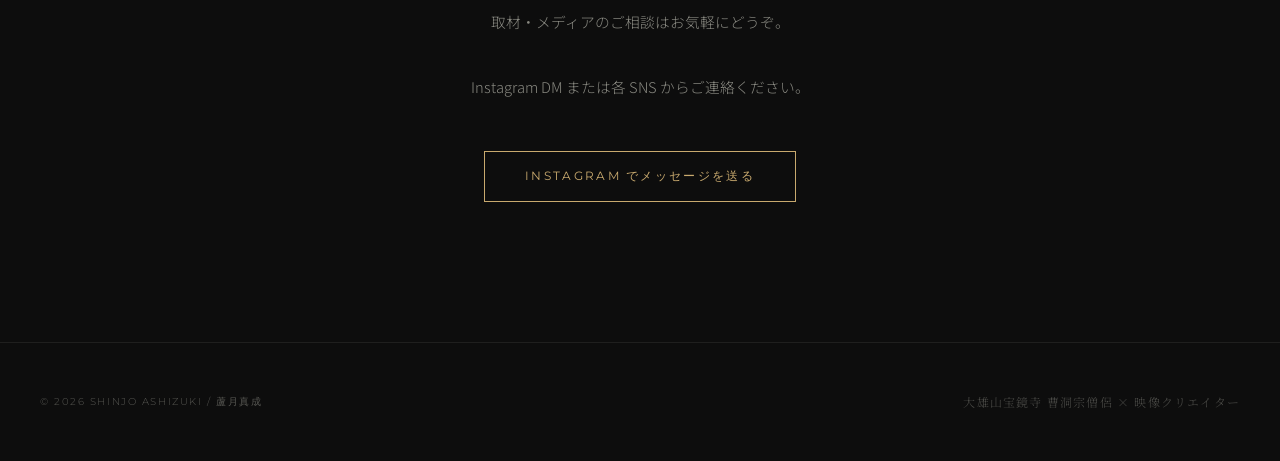
==== commit 08ea2833: "Add Shinjo Ashizuki personal portfolio site Modern Zen-themed single-page portfolio for 蘆月真成（Shinjo " ====
--- a/index.html
+++ b/index.html
@@ -1,971 +1,418 @@
 <!DOCTYPE html>
 <html lang="ja">
 <head>
-  <meta charset="UTF-8">
-  <meta name="viewport" content="width=device-width, initial-scale=1.0">
-  <title>craft_site_studio | Webサイト制作 | 横浜・神奈川・全国対応</title>
-  <meta name="description" content="横浜・神奈川を拠点に、飲食・美容・建設・士業など業種問わずWebサイト制作を行うWebクリエイター。CS専攻卒・ITエンジニアの技術力で、見た目も機能も優れたサイトを丁寧に制作します。無料デモ制作あり。">
-  <meta property="og:title" content="craft_site_studio | Webサイト制作 | 横浜・神奈川・全国対応">
-  <meta property="og:description" content="業種・地域を問わずWebサイト制作。無料デモ制作あり。CS卒エンジニアが丁寧に対応します。">
-  <meta property="og:type" content="website">
-  <meta property="og:url" content="https://craft-site-studio.pages.dev/">
-  <meta property="og:image" content="https://craft-site-studio.pages.dev/og-image.png">
-  <meta name="twitter:card" content="summary_large_image">
-  <link rel="preconnect" href="https://fonts.googleapis.com">
-  <link rel="preconnect" href="https://fonts.gstatic.com" crossorigin>
-  <link href="https://fonts.googleapis.com/css2?family=Noto+Sans+JP:wght@300;400;500;700&family=DM+Sans:wght@400;500;600;700&display=swap" rel="stylesheet">
-
-  <style>
-    *, *::before, *::after { box-sizing: border-box; margin: 0; padding: 0; }
-
-    :root {
-      --navy:   #1e3a5f;
-      --blue:   #2563eb;
-      --orange: #ea6c1e;
-      --bg:     #ffffff;
-      --bg2:    #f7f9fc;
-      --bg3:    #eef2f7;
-      --text:   #1a202c;
-      --text2:  #64748b;
-      --border: #e2e8f0;
-      --radius: 12px;
-    }
-
-    html { scroll-behavior: smooth; }
-    body {
-      background: var(--bg);
-      color: var(--text);
-      font-family: 'DM Sans', 'Noto Sans JP', sans-serif;
-      line-height: 1.7;
-      overflow-x: hidden;
-    }
-
-    /* ── Utilities ──────────────────────────── */
-    .container { max-width: 1100px; margin: 0 auto; padding: 0 5vw; }
-    .section-tag {
-      display: inline-block;
-      background: rgba(37,99,235,.1);
-      color: var(--blue);
-      font-size: .72rem;
-      font-weight: 600;
-      letter-spacing: .12em;
-      text-transform: uppercase;
-      padding: .3rem .85rem;
-      border-radius: 100px;
-      margin-bottom: 1rem;
-    }
-    .section-title {
-      font-size: clamp(1.7rem, 3.5vw, 2.5rem);
-      font-weight: 700;
-      line-height: 1.3;
-      color: var(--navy);
-      margin-bottom: .8rem;
-    }
-    .section-sub {
-      font-size: .95rem;
-      color: var(--text2);
-      max-width: 520px;
-      line-height: 1.85;
-    }
-    .fi {
-      opacity: 0;
-      transform: translateY(24px);
-      transition: opacity .65s ease, transform .65s ease;
-    }
-    .fi.v { opacity: 1; transform: translateY(0); }
-
-    /* ── Nav ────────────────────────────────── */
-    nav {
-      position: fixed; top: 0; left: 0; right: 0; z-index: 100;
-      background: rgba(255,255,255,.92);
-      backdrop-filter: blur(16px);
-      border-bottom: 1px solid var(--border);
-      padding: 0 5vw;
-      height: 64px;
-      display: flex; align-items: center; justify-content: space-between;
-    }
-    .nav-logo {
-      font-weight: 700; font-size: .95rem;
-      color: var(--navy); text-decoration: none;
-      letter-spacing: .02em;
-    }
-    .nav-logo span { color: var(--blue); }
-    .nav-links { display: flex; gap: 2rem; list-style: none; }
-    .nav-links a {
-      font-size: .85rem; color: var(--text2); text-decoration: none;
-      font-weight: 500; transition: color .2s;
-    }
-    .nav-links a:hover { color: var(--navy); }
-    .nav-cta {
-      background: var(--orange); color: #fff;
-      padding: .5rem 1.2rem; border-radius: 6px;
-      font-size: .85rem; font-weight: 600;
-      text-decoration: none; transition: opacity .2s, transform .2s;
-    }
-    .nav-cta:hover { opacity: .88; transform: translateY(-1px); }
-    .nav-ham { display: none; flex-direction: column; gap: 5px; cursor: pointer; padding: 4px; }
-    .nav-ham span { width: 22px; height: 1.5px; background: var(--navy); border-radius: 2px; transition: .3s; }
-    .mob-menu {
-      display: none; position: fixed; inset: 0; background: #fff;
-      z-index: 99; flex-direction: column; align-items: center;
-      justify-content: center; gap: 2.5rem; padding-top: 64px;
-    }
-    .mob-menu.open { display: flex; }
-    .mob-menu a {
-      font-size: 1.6rem; font-weight: 700;
-      color: var(--navy); text-decoration: none;
-    }
-    .mob-menu a:hover { color: var(--blue); }
-
-    /* ── Hero ───────────────────────────────── */
-    #hero {
-      padding: 140px 5vw 80px;
-      background: linear-gradient(160deg, #f0f6ff 0%, #ffffff 60%);
-      position: relative; overflow: hidden;
-    }
-    .hero-inner {
-      max-width: 1100px; margin: 0 auto;
-      display: grid; grid-template-columns: 1fr 1fr;
-      gap: 4rem; align-items: center;
-    }
-    .hero-tag {
-      display: inline-flex; align-items: center; gap: .5rem;
-      background: rgba(37,99,235,.08); color: var(--blue);
-      padding: .35rem 1rem; border-radius: 100px;
-      font-size: .78rem; font-weight: 600; letter-spacing: .06em;
-      margin-bottom: 1.5rem;
-    }
-    .hero-tag::before {
-      content: ''; width: 7px; height: 7px;
-      background: var(--blue); border-radius: 50%;
-      animation: pulse 2s ease-in-out infinite;
-    }
-    @keyframes pulse { 0%,100%{opacity:1;transform:scale(1)} 50%{opacity:.5;transform:scale(1.3)} }
-    .hero-h1 {
-      font-size: clamp(2rem, 4.5vw, 3.2rem);
-      font-weight: 700; line-height: 1.25;
-      color: var(--navy); margin-bottom: 1.2rem;
-    }
-    .hero-h1 em {
-      font-style: normal; color: var(--blue);
-      position: relative;
-    }
-    .hero-h1 em::after {
-      content: ''; position: absolute;
-      bottom: 2px; left: 0; right: 0; height: 3px;
-      background: var(--orange); border-radius: 2px;
-    }
-    .hero-lead {
-      font-size: 1rem; color: var(--text2);
-      line-height: 1.9; margin-bottom: 2rem; max-width: 440px;
-    }
-    .hero-btns { display: flex; gap: .9rem; flex-wrap: wrap; margin-bottom: 2.5rem; }
-    .btn-main {
-      background: var(--blue); color: #fff;
-      padding: .85rem 2rem; border-radius: 8px;
-      font-size: .92rem; font-weight: 600;
-      text-decoration: none; display: inline-flex; align-items: center; gap: .5rem;
-      transition: background .2s, transform .2s;
-    }
-    .btn-main:hover { background: #1d4ed8; transform: translateY(-2px); }
-    .btn-sub {
-      background: transparent; color: var(--navy);
-      padding: .85rem 2rem; border-radius: 8px;
-      font-size: .92rem; font-weight: 500;
-      text-decoration: none; border: 1.5px solid var(--border);
-      transition: border-color .2s, transform .2s;
-    }
-    .btn-sub:hover { border-color: var(--navy); transform: translateY(-2px); }
-    .hero-trust {
-      display: flex; flex-wrap: wrap; gap: 1.2rem;
-    }
-    .trust-item {
-      display: flex; align-items: center; gap: .4rem;
-      font-size: .78rem; color: var(--text2); font-weight: 500;
-    }
-    .trust-item .icon { font-size: 1rem; }
-
-    /* Hero visual: browser mockup */
-    .hero-visual { position: relative; }
-    .browser-mock {
-      background: #fff;
-      border-radius: 12px;
-      box-shadow: 0 20px 60px rgba(30,58,95,.12), 0 4px 16px rgba(30,58,95,.08);
-      overflow: hidden;
-      animation: float 6s ease-in-out infinite;
-    }
-    @keyframes float {
-      0%,100% { transform: translateY(0); }
-      50% { transform: translateY(-10px); }
-    }
-    .browser-bar {
-      background: #f1f5f9; padding: .6rem 1rem;
-      display: flex; align-items: center; gap: .6rem;
-    }
-    .browser-dots { display: flex; gap: .35rem; }
-    .browser-dots span {
-      width: 10px; height: 10px; border-radius: 50%;
-    }
-    .browser-dots span:nth-child(1) { background: #fc8181; }
-    .browser-dots span:nth-child(2) { background: #f6ad55; }
-    .browser-dots span:nth-child(3) { background: #68d391; }
-    .browser-url {
-      flex: 1; background: #fff; border-radius: 4px;
-      padding: .25rem .6rem; font-size: .72rem; color: var(--text2);
-      font-family: monospace;
-    }
-    .browser-body {
-      height: 280px;
-      background: linear-gradient(135deg, #1e3a5f 0%, #2563eb 100%);
-      display: flex; flex-direction: column;
-      align-items: center; justify-content: center; gap: 1rem;
-      padding: 1.5rem;
-    }
-    .mock-nav {
-      width: 100%; height: 32px; background: rgba(255,255,255,.12);
-      border-radius: 6px;
-    }
-    .mock-hero {
-      width: 100%;
-      display: flex; flex-direction: column; gap: .6rem; align-items: flex-start;
-    }
-    .mock-h { height: 14px; background: rgba(255,255,255,.9); border-radius: 4px; }
-    .mock-h.w80 { width: 80%; }
-    .mock-h.w60 { width: 60%; background: rgba(255,255,255,.6); }
-    .mock-h.w45 { width: 45%; background: rgba(255,255,255,.4); height: 10px; }
-    .mock-btn {
-      margin-top: .4rem; height: 28px; width: 110px;
-      background: var(--orange); border-radius: 6px;
-    }
-    .mock-cards {
-      width: 100%; display: flex; gap: .5rem;
-    }
-    .mock-card {
-      flex: 1; height: 50px;
-      background: rgba(255,255,255,.15); border-radius: 6px;
-    }
-    .badge-float {
-      position: absolute; bottom: -12px; right: -12px;
-      background: #fff; border-radius: 10px;
-      box-shadow: 0 8px 24px rgba(30,58,95,.15);
-      padding: .8rem 1rem;
-      display: flex; align-items: center; gap: .6rem;
-      font-size: .78rem; font-weight: 600; color: var(--navy);
-    }
-    .badge-float .badge-icon { font-size: 1.4rem; }
-
-    /* ── About ──────────────────────────────── */
-    #about {
-      padding: 7rem 5vw;
-      background: var(--bg);
-    }
-    .about-inner {
-      max-width: 1100px; margin: 0 auto;
-      display: grid; grid-template-columns: 1fr 1.4fr;
-      gap: 5rem; align-items: center;
-    }
-    .about-card {
-      background: var(--bg2);
-      border-radius: 16px;
-      padding: 2.5rem;
-      border: 1px solid var(--border);
-    }
-    .about-avatar {
-      width: 80px; height: 80px;
-      background: linear-gradient(135deg, #2563eb, #1e3a5f);
-      border-radius: 50%; margin-bottom: 1.2rem;
-      display: flex; align-items: center; justify-content: center;
-      font-size: 2rem; color: #fff; font-weight: 700;
-      font-family: 'DM Sans', sans-serif;
-    }
-    .about-name { font-size: 1.2rem; font-weight: 700; color: var(--navy); margin-bottom: .2rem; }
-    .about-role { font-size: .82rem; color: var(--text2); margin-bottom: 1.5rem; }
-    .about-stats { display: grid; grid-template-columns: 1fr 1fr; gap: .8rem; }
-    .astat {
-      background: #fff; border-radius: 8px;
-      border: 1px solid var(--border);
-      padding: .8rem; text-align: center;
-    }
-    .astat-num {
-      font-size: 1.5rem; font-weight: 700;
-      color: var(--blue); line-height: 1;
-    }
-    .astat-lbl { font-size: .68rem; color: var(--text2); margin-top: .2rem; }
-
-    .about-text h2 { color: var(--navy); }
-    .about-text p {
-      font-size: .95rem; color: var(--text2);
-      line-height: 1.9; margin-bottom: 1.2rem;
-    }
-    .about-text p strong { color: var(--text); font-weight: 600; }
-    .skill-chips { display: flex; flex-wrap: wrap; gap: .5rem; margin-top: 1.5rem; }
-    .chip {
-      background: var(--bg3); border: 1px solid var(--border);
-      color: var(--text2); padding: .3rem .8rem;
-      border-radius: 100px; font-size: .75rem; font-weight: 500;
-    }
-
-    /* ── Works ──────────────────────────────── */
-    #works {
-      padding: 7rem 5vw;
-      background: var(--bg2);
-    }
-    .works-header { max-width: 1100px; margin: 0 auto 3rem; }
-    .works-grid {
-      max-width: 1100px; margin: 0 auto;
-      display: grid; grid-template-columns: repeat(auto-fit, minmax(300px, 1fr));
-      gap: 1.5rem;
-    }
-    .work-card {
-      background: #fff; border-radius: var(--radius);
-      border: 1px solid var(--border);
-      overflow: hidden;
-      transition: transform .3s, box-shadow .3s;
-    }
-    .work-card:hover { transform: translateY(-4px); box-shadow: 0 16px 40px rgba(30,58,95,.1); }
-    .work-screen {
-      height: 180px; position: relative; overflow: hidden;
-    }
-    .work-screen.style-corp {
-      background: linear-gradient(135deg, #1e3a5f 0%, #2563eb 100%);
-    }
-    .work-screen.style-shop {
-      background: linear-gradient(135deg, #064e3b 0%, #059669 100%);
-    }
-    .work-screen.style-salon {
-      background: linear-gradient(135deg, #831843 0%, #db2777 100%);
-    }
-    .work-screen.style-lp {
-      background: linear-gradient(135deg, #78350f 0%, #ea580c 100%);
-    }
-    .work-screen-inner {
-      position: absolute; inset: 12px;
-      background: rgba(255,255,255,.12);
-      border-radius: 8px;
-      display: flex; flex-direction: column; gap: 8px; padding: 12px;
-    }
-    .ws-bar { height: 8px; background: rgba(255,255,255,.5); border-radius: 4px; }
-    .ws-bar.w70 { width: 70%; }
-    .ws-bar.w50 { width: 50%; background: rgba(255,255,255,.3); }
-    .ws-bar.w35 { width: 35%; background: rgba(255,255,255,.2); height: 6px; }
-    .ws-row { display: flex; gap: 6px; margin-top: auto; }
-    .ws-btn { height: 20px; width: 70px; background: rgba(255,255,255,.7); border-radius: 4px; }
-    .work-screen.style-earth {
-      background: linear-gradient(135deg, #44403c 0%, #92400e 100%);
-    }
-    .work-screen.style-slate {
-      background: linear-gradient(135deg, #1e3a5f 0%, #0f766e 100%);
-    }
-    .work-cs-badge {
-      position: absolute; top: 8px; right: 8px;
-      background: rgba(255,255,255,.9); color: var(--text2);
-      font-size: .65rem; font-weight: 600; letter-spacing: .06em;
-      padding: .2rem .5rem; border-radius: 4px;
-    }
-    .work-cs-badge.done {
-      background: #d1fae5; color: #065f46;
-    }
-    .work-info { padding: 1.2rem 1.4rem; }
-    .work-cat {
-      font-size: .7rem; font-weight: 600;
-      color: var(--blue); letter-spacing: .08em;
-      text-transform: uppercase; margin-bottom: .35rem;
-    }
-    .work-title { font-size: .95rem; font-weight: 600; color: var(--navy); margin-bottom: .3rem; }
-    .work-desc { font-size: .78rem; color: var(--text2); line-height: 1.6; }
-    .work-link {
-      display: inline-flex; align-items: center; gap: .3rem;
-      font-size: .78rem; font-weight: 600; color: var(--blue);
-      text-decoration: none; margin-top: .7rem;
-      transition: gap .2s;
-    }
-    .work-link:hover { gap: .6rem; }
-
-    /* ── How it works ───────────────────────── */
-    #process {
-      padding: 7rem 5vw;
-      background: var(--bg);
-    }
-    .process-inner { max-width: 1100px; margin: 0 auto; }
-    .process-header { margin-bottom: 3.5rem; }
-    .steps {
-      display: grid; grid-template-columns: repeat(auto-fit, minmax(220px, 1fr));
-      gap: 2rem; position: relative;
-    }
-    .step {
-      background: var(--bg2); border: 1px solid var(--border);
-      border-radius: var(--radius); padding: 2rem 1.8rem;
-      position: relative;
-    }
-    .step-num {
-      width: 44px; height: 44px; border-radius: 50%;
-      background: var(--blue); color: #fff;
-      display: flex; align-items: center; justify-content: center;
-      font-size: 1.1rem; font-weight: 700;
-      margin-bottom: 1.2rem;
-    }
-    .step-title { font-size: 1rem; font-weight: 700; color: var(--navy); margin-bottom: .5rem; }
-    .step-desc { font-size: .82rem; color: var(--text2); line-height: 1.75; }
-    .step-arrow {
-      position: absolute; right: -1.3rem; top: 50%;
-      transform: translateY(-50%);
-      font-size: 1.2rem; color: var(--border); z-index: 1;
-    }
-
-    /* ── Services ───────────────────────────── */
-    #services {
-      padding: 7rem 5vw;
-      background: var(--bg2);
-    }
-    .svc-inner { max-width: 1100px; margin: 0 auto; }
-    .svc-header { margin-bottom: 3rem; }
-    .svc-grid {
-      display: grid;
-      grid-template-columns: repeat(auto-fit, minmax(280px, 1fr));
-      gap: 1.2rem;
-    }
-    .svc-card {
-      background: #fff; border-radius: var(--radius);
-      border: 1px solid var(--border); padding: 1.8rem;
-      transition: border-color .25s, transform .25s, box-shadow .25s;
-    }
-    .svc-card:hover {
-      border-color: var(--blue);
-      transform: translateY(-3px);
-      box-shadow: 0 10px 30px rgba(37,99,235,.08);
-    }
-    .svc-icon {
-      width: 48px; height: 48px;
-      background: rgba(37,99,235,.08);
-      border-radius: 10px;
-      display: flex; align-items: center; justify-content: center;
-      font-size: 1.4rem; margin-bottom: 1rem;
-    }
-    .svc-title { font-size: 1rem; font-weight: 700; color: var(--navy); margin-bottom: .5rem; }
-    .svc-desc { font-size: .82rem; color: var(--text2); line-height: 1.75; margin-bottom: 1rem; }
-    .svc-points { list-style: none; }
-    .svc-points li {
-      font-size: .78rem; color: var(--text2);
-      padding: .2rem 0; display: flex; gap: .4rem;
-    }
-    .svc-points li::before { content: '✓'; color: var(--blue); font-weight: 700; flex-shrink: 0; }
-
-    /* ── FAQ ─────────────────────────────────── */
-    #faq { padding: 7rem 5vw; background: var(--bg); }
-    .faq-inner { max-width: 760px; margin: 0 auto; }
-    .faq-header { margin-bottom: 2.5rem; }
-    .faq-item {
-      border-bottom: 1px solid var(--border); padding: 1.4rem 0;
-    }
-    .faq-q {
-      font-size: .95rem; font-weight: 600; color: var(--navy);
-      cursor: pointer; display: flex; justify-content: space-between;
-      align-items: flex-start; gap: 1rem;
-      background: none; border: none; width: 100%; text-align: left;
-      padding: 0;
-    }
-    .faq-q .arrow { color: var(--blue); font-size: 1rem; transition: transform .3s; flex-shrink: 0; margin-top: 2px; }
-    .faq-q.open .arrow { transform: rotate(180deg); }
-    .faq-a {
-      font-size: .88rem; color: var(--text2);
-      line-height: 1.85; margin-top: .9rem;
-      display: none;
-    }
-    .faq-a.open { display: block; }
-
-    /* ── Contact ─────────────────────────────── */
-    #contact {
-      padding: 7rem 5vw;
-      background: linear-gradient(160deg, #1e3a5f 0%, #2563eb 100%);
-      text-align: center; color: #fff;
-    }
-    .contact-inner { max-width: 680px; margin: 0 auto; }
-    #contact .section-tag { background: rgba(255,255,255,.15); color: #fff; }
-    #contact .section-title { color: #fff; }
-    #contact .section-sub { color: rgba(255,255,255,.78); margin: 0 auto 3rem; max-width: 480px; }
-    .contact-cards {
-      display: flex; gap: 1.2rem; flex-wrap: wrap;
-      justify-content: center; margin-bottom: 2rem;
-    }
-    .contact-card {
-      background: rgba(255,255,255,.12); backdrop-filter: blur(10px);
-      border: 1px solid rgba(255,255,255,.2);
-      border-radius: var(--radius); padding: 1.8rem 2.2rem;
-      min-width: 200px; text-decoration: none; color: #fff;
-      display: flex; flex-direction: column; align-items: center; gap: .6rem;
-      transition: background .25s, transform .25s;
-    }
-    .contact-card:hover { background: rgba(255,255,255,.2); transform: translateY(-3px); }
-    .cc-icon { font-size: 2rem; }
-    .cc-lbl { font-size: .7rem; opacity: .75; letter-spacing: .1em; text-transform: uppercase; }
-    .cc-val { font-size: .9rem; font-weight: 600; }
-    .contact-note { font-size: .8rem; opacity: .65; }
-
-    /* ── Footer ──────────────────────────────── */
-    footer {
-      background: var(--navy);
-      padding: 2rem 5vw;
-      display: flex; justify-content: space-between; align-items: center;
-      flex-wrap: wrap; gap: 1rem;
-    }
-    .f-logo { font-weight: 700; font-size: .9rem; color: #fff; }
-    .f-logo span { color: #60a5fa; }
-    .f-copy { font-size: .72rem; color: rgba(255,255,255,.45); }
-
-    /* ── Responsive ──────────────────────────── */
-    @media (max-width: 900px) {
-      .hero-inner { grid-template-columns: 1fr; gap: 3rem; }
-      .hero-visual { order: -1; max-width: 480px; margin: 0 auto; }
-      .about-inner { grid-template-columns: 1fr; gap: 2.5rem; }
-    }
-    @media (max-width: 640px) {
-      nav { padding: 0 4vw; }
-      .nav-links, .nav-cta { display: none; }
-      .nav-ham { display: flex; }
-      #hero { padding: 110px 4vw 60px; }
-      .step-arrow { display: none; }
-      footer { flex-direction: column; text-align: center; }
-    }
-  </style>
+  <meta charset="UTF-8" />
+  <meta name="viewport" content="width=device-width, initial-scale=1.0" />
+  <title>蘆月真成 | 禅僧 × 映像クリエイター</title>
+  <meta name="description" content="蘆月真成（Shinjo Ashizuki）— 禅僧・映像クリエイター。曹洞宗僧侶として「頑張らない坐禅」を現代人に届けながら、映像制作の世界でも活動する26歳。" />
+  <meta property="og:title" content="蘆月真成 | 禅僧 × 映像クリエイター" />
+  <meta property="og:description" content="坐る。撮る。ただ、それだけ。" />
+  <meta property="og:type" content="website" />
+  <link rel="preconnect" href="https://fonts.googleapis.com" />
+  <link rel="preconnect" href="https://fonts.gstatic.com" crossorigin />
+  <link href="https://fonts.googleapis.com/css2?family=Noto+Serif+JP:wght@300;400;700&family=Noto+Sans+JP:wght@300;400&family=Cormorant+Garamond:ital,wght@0,300;0,600;1,300&family=Montserrat:wght@300;400&display=swap" rel="stylesheet" />
+  <link rel="stylesheet" href="css/style.css" />
+  <link rel="stylesheet" href="css/animations.css" />
 </head>
-<body>
-
-<!-- Nav -->
-<nav>
-  <a href="#hero" class="nav-logo">craft<span>_site_</span>studio</a>
-  <ul class="nav-links">
-    <li><a href="#about">私について</a></li>
-    <li><a href="#works">対応業種</a></li>
-    <li><a href="#process">制作の流れ</a></li>
-    <li><a href="#services">サービス</a></li>
-    <li><a href="#faq">よくある質問</a></li>
-  </ul>
-  <a href="#contact" class="nav-cta">無料相談する</a>
-  <div class="nav-ham" id="ham" onclick="toggleMob()">
-    <span></span><span></span><span></span>
+<body class="loading">
+
+  <!-- Loading Screen -->
+  <div id="loader">
+    <span class="loader-kanji">禅</span>
   </div>
-</nav>
-
-<!-- Mobile Menu -->
-<div class="mob-menu" id="mobMenu">
-  <a href="#about"    onclick="toggleMob()">私について</a>
-  <a href="#works"    onclick="toggleMob()">対応業種</a>
-  <a href="#process"  onclick="toggleMob()">制作の流れ</a>
-  <a href="#services" onclick="toggleMob()">サービス</a>
-  <a href="#faq"      onclick="toggleMob()">よくある質問</a>
-  <a href="#contact"  onclick="toggleMob()" style="color:var(--orange)">無料相談する</a>
-</div>
-
-<!-- ═══ HERO ═══ -->
-<section id="hero">
-  <div class="hero-inner">
-    <div>
-      <div class="hero-tag">Webサイト制作 / フリーランス</div>
-      <h1 class="hero-h1">
-        あなたのビジネスを、<br>
-        <em>ウェブで輝かせます。</em>
-      </h1>
-      <p class="hero-lead">
-        「良い仕事をしているのに、ウェブで損をしている」<br>
-        そんな方のために、CS卒のITエンジニアが<br>
-        業種・地域を問わず丁寧にサイト制作をします。
+
+  <!-- Custom Cursor -->
+  <div class="cursor"></div>
+  <div class="cursor-dot"></div>
+  <div class="cursor-play-text">PLAY</div>
+
+  <!-- Navigation -->
+  <nav class="nav">
+    <a href="#home" class="nav-logo">SHINJO ASHIZUKI</a>
+    <ul class="nav-links">
+      <li><a href="#about">About</a></li>
+      <li><a href="#works">Works</a></li>
+      <li><a href="#zazen">坐禅</a></li>
+      <li><a href="#writing">Writing</a></li>
+      <li><a href="#contact">Contact</a></li>
+    </ul>
+    <button class="nav-hamburger" aria-label="メニューを開く">
+      <span></span><span></span><span></span>
+    </button>
+  </nav>
+
+  <!-- Mobile fullscreen menu -->
+  <div class="nav-mobile-menu">
+    <a href="#about">About</a>
+    <a href="#works">Works</a>
+    <a href="#zazen">坐禅</a>
+    <a href="#writing">Writing</a>
+    <a href="#contact">Contact</a>
+  </div>
+
+  <!-- Page Content -->
+  <div class="page-content">
+
+    <!-- ==================
+         HERO
+    =================== -->
+    <section id="home">
+      <div class="hero-content hero-stagger">
+        <p class="hero-name-en">Shinjo Ashizuki</p>
+        <h1 class="hero-name-jp">蘆 月 真 成</h1>
+        <div class="hero-line"></div>
+        <p class="hero-subtitle">禅僧 &nbsp;×&nbsp; 映像クリエイター</p>
+        <p class="hero-meta">1999 &nbsp;/&nbsp; 大雄山宝鏡寺 &nbsp;/&nbsp; 静岡</p>
+      </div>
+
+      <!-- SNS left -->
+      <div class="hero-sns hero-side-fade">
+        <a href="https://www.instagram.com/tano_shinjo_fficial/" target="_blank" rel="noopener" aria-label="Instagram">
+          <svg viewBox="0 0 24 24" xmlns="http://www.w3.org/2000/svg">
+            <path d="M12 2.163c3.204 0 3.584.012 4.85.07 3.252.148 4.771 1.691 4.919 4.919.058 1.265.069 1.645.069 4.849 0 3.205-.012 3.584-.069 4.849-.149 3.225-1.664 4.771-4.919 4.919-1.266.058-1.644.07-4.85.07-3.204 0-3.584-.012-4.849-.07-3.26-.149-4.771-1.699-4.919-4.92-.058-1.265-.07-1.644-.07-4.849 0-3.204.013-3.583.07-4.849.149-3.227 1.664-4.771 4.919-4.919 1.266-.057 1.645-.069 4.849-.069zm0-2.163c-3.259 0-3.667.014-4.947.072-4.358.2-6.78 2.618-6.98 6.98-.059 1.281-.073 1.689-.073 4.948 0 3.259.014 3.668.072 4.948.2 4.358 2.618 6.78 6.98 6.98 1.281.058 1.689.072 4.948.072 3.259 0 3.668-.014 4.948-.072 4.354-.2 6.782-2.618 6.979-6.98.059-1.28.073-1.689.073-4.948 0-3.259-.014-3.667-.072-4.947-.196-4.354-2.617-6.78-6.979-6.98-1.281-.059-1.69-.073-4.949-.073zm0 5.838c-3.403 0-6.162 2.759-6.162 6.162s2.759 6.163 6.162 6.163 6.162-2.759 6.162-6.163c0-3.403-2.759-6.162-6.162-6.162zm0 10.162c-2.209 0-4-1.79-4-4 0-2.209 1.791-4 4-4s4 1.791 4 4c0 2.21-1.791 4-4 4zm6.406-11.845c-.796 0-1.441.645-1.441 1.44s.645 1.44 1.441 1.44c.795 0 1.439-.645 1.439-1.44s-.644-1.44-1.439-1.44z"/>
+          </svg>
+        </a>
+        <a href="https://twitter.com/ShinZissou1019_" target="_blank" rel="noopener" aria-label="X (Twitter)">
+          <svg viewBox="0 0 24 24" xmlns="http://www.w3.org/2000/svg">
+            <path d="M18.244 2.25h3.308l-7.227 8.26 8.502 11.24H16.17l-4.714-6.231-5.401 6.231H2.747l7.73-8.835L1.254 2.25H8.08l4.713 6.231zm-1.161 17.52h1.833L7.084 4.126H5.117z"/>
+          </svg>
+        </a>
+      </div>
+
+      <!-- Scroll indicator -->
+      <div class="hero-scroll hero-side-fade">
+        <span class="hero-scroll-text">SCROLL</span>
+        <div class="hero-scroll-line"></div>
+      </div>
+    </section>
+
+    <!-- ==================
+         ABOUT
+    =================== -->
+    <section id="about">
+      <div class="about-header fade-in">
+        <span class="section-label">Profile</span>
+        <h2 class="section-title-en">About</h2>
+        <p class="section-title-jp">プロフィール</p>
+        <div class="section-divider"></div>
+      </div>
+
+      <div class="about-body">
+        <div class="about-text fade-in fade-in-delay-1">
+          <p>
+            1999年、静岡県駿東郡小山町の名刹・大雄山宝鏡寺に生まれる。住職の次男として育ちながらも、自らの意志で仏門の道を選んだ。
+          </p>
+          <p>
+            駒澤大学仏教学部禅学科を卒業後、曹洞宗大本山・總持寺にて僧堂修行（安居）を修了。現在は宝鏡寺に奉職する。
+          </p>
+          <p>
+            「頑張らない坐禅」——全てを休息して、家に帰って穏やかに坐るような坐禅を、現代人に届けることが私の願い。
+          </p>
+          <p>
+            大学在学中よりフリーランスの映像クリエイターとしても活動。禅と映像。ふたつの軸で、新しい表現を模索し続けている。
+          </p>
+          <p>
+            1年中、雪駄で生活している。
+          </p>
+        </div>
+
+        <div class="about-photo-wrap fade-in fade-in-delay-2">
+          <div class="photo-placeholder">
+            <span class="photo-placeholder-text">Photo Coming Soon</span>
+          </div>
+        </div>
+      </div>
+
+      <!-- Timeline -->
+      <div class="fade-in fade-in-delay-2">
+        <div class="timeline">
+          <div class="timeline-item">
+            <span class="timeline-year">1999</span>
+            <span class="timeline-desc">大雄山宝鏡寺に生まれる（静岡県小山町）</span>
+          </div>
+          <div class="timeline-item">
+            <span class="timeline-year">2018</span>
+            <span class="timeline-desc">駒澤大学仏教学部禅学科 入学</span>
+          </div>
+          <div class="timeline-item">
+            <span class="timeline-year">2022</span>
+            <span class="timeline-desc">駒澤大学 卒業</span>
+          </div>
+          <div class="timeline-item">
+            <span class="timeline-year">2022–</span>
+            <span class="timeline-desc">曹洞宗大本山・總持寺 僧堂修行（安居）開始</span>
+          </div>
+          <div class="timeline-item">
+            <span class="timeline-year">2023</span>
+            <span class="timeline-desc">Note「やさしい坐禅のすゝめ」公開</span>
+          </div>
+          <div class="timeline-item">
+            <span class="timeline-year">2025</span>
+            <span class="timeline-desc">雑誌「フリースタイルな僧侶たち」Vol.64 写真掲載</span>
+          </div>
+          <div class="timeline-item">
+            <span class="timeline-year">2026</span>
+            <span class="timeline-desc">「寺イク？」にて坐禅ハック記事インタビュー掲載</span>
+          </div>
+        </div>
+      </div>
+    </section>
+
+    <!-- ==================
+         WORKS
+    =================== -->
+    <section id="works" class="full-width">
+      <div class="works-inner">
+        <div class="fade-in">
+          <span class="section-label">Portfolio</span>
+          <h2 class="section-title-en">Works</h2>
+          <p class="section-title-jp">映像作品</p>
+          <div class="section-divider"></div>
+        </div>
+
+        <div class="works-grid">
+          <div class="work-card fade-in fade-in-delay-1" data-category="MV" data-year="2024">
+            <div class="work-thumb">
+              <div class="work-thumb-inner">
+                <span class="work-thumb-symbol">映</span>
+              </div>
+            </div>
+            <div class="work-overlay">
+              <span class="work-cat">Music Video</span>
+              <h3 class="work-title">片桐さくら「春にまぎれて」</h3>
+              <p class="work-role">Director</p>
+            </div>
+          </div>
+
+          <div class="work-card fade-in fade-in-delay-2" data-category="Photo" data-year="2024">
+            <div class="work-thumb">
+              <div class="work-thumb-inner">
+                <span class="work-thumb-symbol">縁</span>
+              </div>
+            </div>
+            <div class="work-overlay">
+              <span class="work-cat">Wedding</span>
+              <h3 class="work-title">和装ウェディング前撮り</h3>
+              <p class="work-role">Videographer / Photographer</p>
+            </div>
+          </div>
+
+          <div class="work-card fade-in fade-in-delay-3" data-category="Magazine" data-year="2025">
+            <div class="work-thumb">
+              <div class="work-thumb-inner">
+                <span class="work-thumb-symbol">誌</span>
+              </div>
+            </div>
+            <div class="work-overlay">
+              <span class="work-cat">Magazine</span>
+              <h3 class="work-title">フリースタイルな僧侶たち Vol.64</h3>
+              <p class="work-role">Photography</p>
+            </div>
+          </div>
+
+          <div class="work-card fade-in fade-in-delay-4" data-category="Documentary" data-year="2024">
+            <div class="work-thumb">
+              <div class="work-thumb-inner">
+                <span class="work-thumb-symbol">禅</span>
+              </div>
+            </div>
+            <div class="work-overlay">
+              <span class="work-cat">Documentary</span>
+              <h3 class="work-title">宝鏡寺 記録映像</h3>
+              <p class="work-role">Director / Cinematographer</p>
+            </div>
+          </div>
+        </div>
+      </div>
+    </section>
+
+    <!-- ==================
+         ZAZEN
+    =================== -->
+    <section id="zazen" class="full-width">
+      <div class="zazen-inner">
+        <div>
+          <div class="fade-in">
+            <span class="section-label">Practice</span>
+            <h2 class="section-title-en">Zazen</h2>
+            <p class="section-title-jp">坐禅会</p>
+            <div class="section-divider"></div>
+          </div>
+          <p class="zazen-copy fade-in fade-in-delay-1">頑張らない坐禅。</p>
+          <p class="zazen-body fade-in fade-in-delay-2">
+            禅のお寺に生まれたのに、坐禅が苦手だった——<br />
+            そんな私がたどり着いた「安楽の坐禅」を、<br />
+            あなたと共に味わいたいと思っています。<br />
+            <br />
+            息が通る。体が緩む。ただ、ここに在る。
+          </p>
+        </div>
+
+        <div class="zazen-venues fade-in fade-in-delay-2">
+          <p class="zazen-venue-label">Locations</p>
+          <ul class="zazen-venue-list">
+            <li class="zazen-venue-item">
+              <div>
+                <p class="zazen-venue-name">東京</p>
+                <p class="zazen-venue-detail">定期開催 — 詳細は Instagram にて</p>
+              </div>
+            </li>
+            <li class="zazen-venue-item">
+              <div>
+                <p class="zazen-venue-name">軽井沢</p>
+                <p class="zazen-venue-detail">定期開催 — 富士 SW ほか</p>
+              </div>
+            </li>
+            <li class="zazen-venue-item">
+              <div>
+                <p class="zazen-venue-name">大雄山宝鏡寺</p>
+                <p class="zazen-venue-detail">静岡県小山町</p>
+              </div>
+            </li>
+          </ul>
+        </div>
+      </div>
+    </section>
+
+    <!-- ==================
+         WRITING
+    =================== -->
+    <section id="writing">
+      <div class="fade-in">
+        <span class="section-label">Essays</span>
+        <h2 class="section-title-en">Writing</h2>
+        <p class="section-title-jp">文章</p>
+        <div class="section-divider"></div>
+      </div>
+
+      <div class="writing-grid">
+        <a class="writing-card fade-in fade-in-delay-1" href="https://note.com/tan0_shinj0/n/n0c22f8a346a2" target="_blank" rel="noopener">
+          <span class="writing-num">01</span>
+          <h3 class="writing-title">やさしい坐禅のすゝめ</h3>
+          <p class="writing-excerpt">「禅のお寺に生まれたのに、坐禅が苦手だった…」そんな私がたどり着いた、ただ息をするような坐禅の話。</p>
+          <span class="writing-arrow">Read on note &nbsp;<span>→</span></span>
+        </a>
+
+        <a class="writing-card fade-in fade-in-delay-2" href="https://note.com/tan0_shinj0" target="_blank" rel="noopener">
+          <span class="writing-num">02</span>
+          <h3 class="writing-title">逆張りの人生</h3>
+          <p class="writing-excerpt">お寺に生まれて、映像を撮る。禅を学んで、SNSで発信する。そのすべてが、自分なりの逆張りだったと気づく話。</p>
+          <span class="writing-arrow">Read on note &nbsp;<span>→</span></span>
+        </a>
+
+        <a class="writing-card fade-in fade-in-delay-3" href="https://note.com/tan0_shinj0" target="_blank" rel="noopener">
+          <span class="writing-num">03</span>
+          <h3 class="writing-title">「息」と「生き」の話</h3>
+          <p class="writing-excerpt">呼吸とはなにか。生きるとはなにか。坐禅を通して体で学んだ、言葉にならないことを言葉にする試み。</p>
+          <span class="writing-arrow">Read on note &nbsp;<span>→</span></span>
+        </a>
+
+        <a class="writing-card fade-in fade-in-delay-4" href="https://note.com/tan0_shinj0" target="_blank" rel="noopener">
+          <span class="writing-num">04</span>
+          <h3 class="writing-title">終わってほしくない時間</h3>
+          <p class="writing-excerpt">撮影の現場で、坐禅の場で——ときおり、ここにいつまでもいたいと感じる瞬間がある。その感覚について。</p>
+          <span class="writing-arrow">Read on note &nbsp;<span>→</span></span>
+        </a>
+      </div>
+    </section>
+
+    <!-- ==================
+         LINKS
+    =================== -->
+    <section id="links">
+      <div class="fade-in" style="text-align:center;">
+        <span class="section-label">Social</span>
+        <h2 class="section-title-en">Links</h2>
+        <p class="section-title-jp">SNS・外部リンク</p>
+        <div class="section-divider" style="margin-left:auto;margin-right:auto;transform-origin:center;"></div>
+      </div>
+
+      <div class="links-grid fade-in fade-in-delay-1">
+        <a class="link-item" href="https://www.instagram.com/tano_shinjo_fficial/" target="_blank" rel="noopener">
+          <span class="link-icon">
+            <svg viewBox="0 0 24 24"><path d="M12 2.163c3.204 0 3.584.012 4.85.07 3.252.148 4.771 1.691 4.919 4.919.058 1.265.069 1.645.069 4.849 0 3.205-.012 3.584-.069 4.849-.149 3.225-1.664 4.771-4.919 4.919-1.266.058-1.644.07-4.85.07-3.204 0-3.584-.012-4.849-.07-3.26-.149-4.771-1.699-4.919-4.92-.058-1.265-.07-1.644-.07-4.849 0-3.204.013-3.583.07-4.849.149-3.227 1.664-4.771 4.919-4.919 1.266-.057 1.645-.069 4.849-.069zm0-2.163c-3.259 0-3.667.014-4.947.072-4.358.2-6.78 2.618-6.98 6.98-.059 1.281-.073 1.689-.073 4.948 0 3.259.014 3.668.072 4.948.2 4.358 2.618 6.78 6.98 6.98 1.281.058 1.689.072 4.948.072 3.259 0 3.668-.014 4.948-.072 4.354-.2 6.782-2.618 6.979-6.98.059-1.28.073-1.689.073-4.948 0-3.259-.014-3.667-.072-4.947-.196-4.354-2.617-6.78-6.979-6.98-1.281-.059-1.69-.073-4.949-.073zm0 5.838c-3.403 0-6.162 2.759-6.162 6.162s2.759 6.163 6.162 6.163 6.162-2.759 6.162-6.163c0-3.403-2.759-6.162-6.162-6.162zm0 10.162c-2.209 0-4-1.79-4-4 0-2.209 1.791-4 4-4s4 1.791 4 4c0 2.21-1.791 4-4 4zm6.406-11.845c-.796 0-1.441.645-1.441 1.44s.645 1.44 1.441 1.44c.795 0 1.439-.645 1.439-1.44s-.644-1.44-1.439-1.44z"/></svg>
+          </span>
+          <span class="link-platform">Instagram</span>
+          <span class="link-handle">@tano_shinjo_fficial</span>
+          <span class="link-arrow">↗</span>
+        </a>
+
+        <a class="link-item" href="https://twitter.com/ShinZissou1019_" target="_blank" rel="noopener">
+          <span class="link-icon">
+            <svg viewBox="0 0 24 24"><path d="M18.244 2.25h3.308l-7.227 8.26 8.502 11.24H16.17l-4.714-6.231-5.401 6.231H2.747l7.73-8.835L1.254 2.25H8.08l4.713 6.231zm-1.161 17.52h1.833L7.084 4.126H5.117z"/></svg>
+          </span>
+          <span class="link-platform">X</span>
+          <span class="link-handle">@ShinZissou1019_</span>
+          <span class="link-arrow">↗</span>
+        </a>
+
+        <a class="link-item" href="https://note.com/tan0_shinj0" target="_blank" rel="noopener">
+          <span class="link-icon">
+            <svg viewBox="0 0 24 24"><path d="M19 3H5c-1.1 0-2 .9-2 2v14c0 1.1.9 2 2 2h14c1.1 0 2-.9 2-2V5c0-1.1-.9-2-2-2zm-5 14H7v-2h7v2zm3-4H7v-2h10v2zm0-4H7V7h10v2z"/></svg>
+          </span>
+          <span class="link-platform">note</span>
+          <span class="link-handle">tan0_shinj0</span>
+          <span class="link-arrow">↗</span>
+        </a>
+
+        <a class="link-item" href="#" target="_blank" rel="noopener">
+          <span class="link-icon">
+            <svg viewBox="0 0 24 24"><path d="M23.498 6.186a3.016 3.016 0 0 0-2.122-2.136C19.505 3.545 12 3.545 12 3.545s-7.505 0-9.377.505A3.017 3.017 0 0 0 .502 6.186C0 8.07 0 12 0 12s0 3.93.502 5.814a3.016 3.016 0 0 0 2.122 2.136c1.871.505 9.376.505 9.376.505s7.505 0 9.377-.505a3.015 3.015 0 0 0 2.122-2.136C24 15.93 24 12 24 12s0-3.93-.502-5.814zM9.545 15.568V8.432L15.818 12l-6.273 3.568z"/></svg>
+          </span>
+          <span class="link-platform">YouTube</span>
+          <span class="link-handle">Shinjo Ashizuki</span>
+          <span class="link-arrow">↗</span>
+        </a>
+
+        <a class="link-item" href="https://www.facebook.com/shinjoashizuki" target="_blank" rel="noopener">
+          <span class="link-icon">
+            <svg viewBox="0 0 24 24"><path d="M24 12.073c0-6.627-5.373-12-12-12s-12 5.373-12 12c0 5.99 4.388 10.954 10.125 11.854v-8.385H7.078v-3.47h3.047V9.43c0-3.007 1.792-4.669 4.533-4.669 1.312 0 2.686.235 2.686.235v2.953H15.83c-1.491 0-1.956.925-1.956 1.874v2.25h3.328l-.532 3.47h-2.796v8.385C19.612 23.027 24 18.062 24 12.073z"/></svg>
+          </span>
+          <span class="link-platform">Facebook</span>
+          <span class="link-handle">shinjoashizuki</span>
+          <span class="link-arrow">↗</span>
+        </a>
+      </div>
+    </section>
+
+    <!-- ==================
+         CONTACT
+    =================== -->
+    <section id="contact">
+      <div class="fade-in" style="text-align:center;">
+        <span class="section-label">Get in Touch</span>
+        <h2 class="section-title-en">Contact</h2>
+        <p class="section-title-jp">お問い合わせ</p>
+        <div class="section-divider" style="margin-left:auto;margin-right:auto;transform-origin:center;"></div>
+      </div>
+
+      <p class="contact-body fade-in fade-in-delay-1">
+        坐禅会へのご参加、映像制作のご依頼、<br />
+        取材・メディアのご相談はお気軽にどうぞ。<br />
+        <br />
+        Instagram DM または各 SNS からご連絡ください。
       </p>
-      <div class="hero-btns">
-        <a href="#contact" class="btn-main">
-          無料でまず相談する
-          <svg width="16" height="16" viewBox="0 0 16 16" fill="none"><path d="M3 8h10M9 4l4 4-4 4" stroke="currentColor" stroke-width="1.5" stroke-linecap="round" stroke-linejoin="round"/></svg>
-        </a>
-        <a href="#works" class="btn-sub">対応業種を見る</a>
-      </div>
-      <div class="hero-trust">
-        <div class="trust-item"><span class="icon">🎓</span>コンピュータサイエンス卒</div>
-        <div class="trust-item"><span class="icon">💼</span>ITエンジニア在職</div>
-        <div class="trust-item"><span class="icon">🌏</span>英語対応可</div>
-        <div class="trust-item"><span class="icon">📍</span>横浜拠点・全国対応</div>
-      </div>
-    </div>
-
-    <div class="hero-visual fi">
-      <div class="browser-mock">
-        <div class="browser-bar">
-          <div class="browser-dots">
-            <span></span><span></span><span></span>
-          </div>
-          <div class="browser-url">your-business.com</div>
-        </div>
-        <div class="browser-body">
-          <div class="mock-nav"></div>
-          <div class="mock-hero">
-            <div class="mock-h w80"></div>
-            <div class="mock-h w60"></div>
-            <div class="mock-h w45"></div>
-            <div class="mock-btn"></div>
-          </div>
-          <div class="mock-cards">
-            <div class="mock-card"></div>
-            <div class="mock-card"></div>
-            <div class="mock-card"></div>
-          </div>
-        </div>
-      </div>
-      <div class="badge-float">
-        <span class="badge-icon">✨</span>
-        <span>あなた専用のサイトを<br>丁寧に制作します</span>
-      </div>
-    </div>
-  </div>
-</section>
-
-<!-- ═══ ABOUT ═══ -->
-<section id="about">
-  <div class="about-inner">
-
-    <div class="fi">
-      <div class="about-card">
-        <div class="about-avatar">K</div>
-        <div class="about-name">井上 和紀（Kazuki Inoue）</div>
-        <div class="about-role">Webデザイナー / フロントエンドエンジニア</div>
-        <div class="about-stats">
-          <div class="astat">
-            <div class="astat-num">3+</div>
-            <div class="astat-lbl">デモ制作実績</div>
-          </div>
-          <div class="astat">
-            <div class="astat-num">CS</div>
-            <div class="astat-lbl">専攻卒</div>
-          </div>
-          <div class="astat">
-            <div class="astat-num">全国</div>
-            <div class="astat-lbl">対応エリア</div>
-          </div>
-          <div class="astat">
-            <div class="astat-num">EN</div>
-            <div class="astat-lbl">英語対応可</div>
-          </div>
-        </div>
-      </div>
-    </div>
-
-    <div class="about-text fi" style="transition-delay:.1s">
-      <div class="section-tag">About</div>
-      <h2 class="section-title">技術と経験で、<br>あなたの想いを形に</h2>
-      <p>
-        大学では<strong>コンピュータサイエンスと英語</strong>を専攻。
-        PythonとAIを用いた感情認識の研究を行い、
-        情報処理学会での発表も経験しました。
-        卒業後は<strong>カナダ・バンクーバーへワーキングホリデー</strong>で1年間の海外生活を経験。
-      </p>
-      <p>
-        ITエンジニアとして培った<strong>技術力を基盤</strong>に、
-        Webサイト制作を専門的に手掛けています。
-        「エンジニアとしての実装力」と「デザインへのこだわり」を両立し、
-        見た目も機能も優れたサイトを丁寧にお届けします。
-      </p>
-      <div class="skill-chips">
-        <span class="chip">HTML / CSS</span>
-        <span class="chip">JavaScript</span>
-        <span class="chip">Java</span>
-        <span class="chip">Python</span>
-        <span class="chip">AI・機械学習</span>
-        <span class="chip">SEO対策</span>
-        <span class="chip">レスポンシブ対応</span>
-        <span class="chip">英語対応</span>
-      </div>
-    </div>
-
-  </div>
-</section>
-
-<!-- ═══ WORKS ═══ -->
-<section id="works">
-  <div class="works-header fi">
-    <div class="section-tag">Works</div>
-    <h2 class="section-title">こんなサイト、作れます</h2>
-    <p class="section-sub">業種・規模を問わずご相談ください。制作実績は順次公開予定です。</p>
-  </div>
-  <div class="works-grid">
-    <div class="work-card fi" style="transition-delay:.05s">
-      <div class="work-screen style-corp">
-        <div class="work-screen-inner">
-          <div class="ws-bar w70"></div>
-          <div class="ws-bar w50"></div>
-          <div class="ws-bar w35"></div>
-          <div class="ws-row"><div class="ws-btn"></div></div>
-        </div>
-        <span class="work-cs-badge">Coming Soon</span>
-      </div>
-      <div class="work-info">
-        <div class="work-cat">コーポレートサイト</div>
-        <div class="work-title">建設・工務店・リフォーム業</div>
-        <div class="work-desc">施工実績・対応エリア・お客様の声をわかりやすく整理し、問い合わせが増える構成で設計します。</div>
-      </div>
-    </div>
-    <div class="work-card fi" style="transition-delay:.1s">
-      <div class="work-screen style-shop">
-        <div class="work-screen-inner">
-          <div class="ws-bar w70"></div>
-          <div class="ws-bar w50"></div>
-          <div class="ws-bar w35"></div>
-          <div class="ws-row"><div class="ws-btn"></div></div>
-        </div>
-        <span class="work-cs-badge">Coming Soon</span>
-      </div>
-      <div class="work-info">
-        <div class="work-cat">飲食・カフェ・食物販</div>
-        <div class="work-title">飲食店・テイクアウト・ECサイト</div>
-        <div class="work-desc">メニュー・アクセス・予約導線をわかりやすく整理。SNS集客とも連携しやすい構成で制作します。</div>
-      </div>
-    </div>
-    <div class="work-card fi" style="transition-delay:.15s">
-      <div class="work-screen style-salon">
-        <div class="work-screen-inner">
-          <div class="ws-bar w70"></div>
-          <div class="ws-bar w50"></div>
-          <div class="ws-bar w35"></div>
-          <div class="ws-row"><div class="ws-btn"></div></div>
-        </div>
-        <span class="work-cs-badge">Coming Soon</span>
-      </div>
-      <div class="work-info">
-        <div class="work-cat">美容・サロン・ネイル</div>
-        <div class="work-title">美容室・エステ・ネイルサロン</div>
-        <div class="work-desc">お店の雰囲気が伝わるデザインで、新規の来店・予約につなげる構成で制作します。</div>
-      </div>
-    </div>
-    <div class="work-card fi" style="transition-delay:.2s">
-      <div class="work-screen style-lp">
-        <div class="work-screen-inner">
-          <div class="ws-bar w70"></div>
-          <div class="ws-bar w50"></div>
-          <div class="ws-bar w35"></div>
-          <div class="ws-row"><div class="ws-btn"></div></div>
-        </div>
-        <span class="work-cs-badge">Coming Soon</span>
-      </div>
-      <div class="work-info">
-        <div class="work-cat">ランディングページ</div>
-        <div class="work-title">士業・コンサル・フリーランス</div>
-        <div class="work-desc">強みや提供できる価値を整理して、問い合わせ・契約につなげる1ページ型サイトを制作します。</div>
-      </div>
-    </div>
-  </div>
-</section>
-
-<!-- ═══ PROCESS ═══ -->
-<section id="process">
-  <div class="process-inner">
-    <div class="process-header fi">
-      <div class="section-tag">Flow</div>
-      <h2 class="section-title">制作の流れ</h2>
-      <p class="section-sub">ご依頼から納品まで、丁寧にサポートします。<br>まずは気軽にご相談ください。</p>
-    </div>
-    <div class="steps">
-      <div class="step fi" style="transition-delay:.05s">
-        <div class="step-num">1</div>
-        <div class="step-title">無料デモ制作・ご相談</div>
-        <div class="step-desc">まずお気軽にDMまたはメールでご連絡ください。ご要望をヒアリングし、無料でデモサイトを制作してご提案します。</div>
-        <span class="step-arrow">›</span>
-      </div>
-      <div class="step fi" style="transition-delay:.1s">
-        <div class="step-num">2</div>
-        <div class="step-title">ご契約・本制作</div>
-        <div class="step-desc">デモサイトをご確認いただき、気に入っていただければ正式にご契約。要望に合わせてカスタマイズしていきます。</div>
-        <span class="step-arrow">›</span>
-      </div>
-      <div class="step fi" style="transition-delay:.15s">
-        <div class="step-num">3</div>
-        <div class="step-title">確認・修正</div>
-        <div class="step-desc">制作中も随時確認いただけます。「ここを変えたい」「こういう雰囲気に」といったご要望に丁寧に対応します。</div>
-        <span class="step-arrow">›</span>
-      </div>
-      <div class="step fi" style="transition-delay:.2s">
-        <div class="step-num">4</div>
-        <div class="step-title">納品・公開</div>
-        <div class="step-desc">サイトを公開し、Googleに登録されるよう設定まで行います。公開後も保守・更新サポートをご利用いただけます。</div>
-      </div>
-    </div>
-  </div>
-</section>
-
-<!-- ═══ SERVICES ═══ -->
-<section id="services">
-  <div class="svc-inner">
-    <div class="svc-header fi">
-      <div class="section-tag">Services</div>
-      <h2 class="section-title">提供サービスと料金</h2>
-      <p class="section-sub">料金はご要望・ページ数・機能によって異なります。<br>まずはご相談ください。お見積もり無料です。</p>
-    </div>
-    <div class="svc-grid">
-      <div class="svc-card fi">
-        <div class="svc-icon">🏢</div>
-        <div class="svc-title">コーポレートサイト</div>
-        <div class="svc-desc">会社・お店の信頼を高め、新規のお問い合わせを増やすサイトを制作します。</div>
-        <ul class="svc-points">
-          <li>会社概要・サービス紹介</li>
-          <li>お問い合わせフォーム</li>
-          <li>スマホ完全対応</li>
-          <li>Google検索対策（SEO）</li>
-        </ul>
-      </div>
-      <div class="svc-card fi" style="transition-delay:.08s">
-        <div class="svc-icon">🎯</div>
-        <div class="svc-title">ランディングページ（LP）</div>
-        <div class="svc-desc">商品・サービスの魅力を1ページに凝縮し、申し込み・購入につなげます。</div>
-        <ul class="svc-points">
-          <li>集客・コンバージョン特化設計</li>
-          <li>キャンペーン・期間限定にも対応</li>
-          <li>高速表示設計</li>
-          <li>SNS広告との連携</li>
-        </ul>
-      </div>
-      <div class="svc-card fi" style="transition-delay:.16s">
-        <div class="svc-icon">💼</div>
-        <div class="svc-title">ポートフォリオ・個人サイト</div>
-        <div class="svc-desc">フリーランス・クリエイター・士業の方の実績・強みをアピールするサイト。</div>
-        <ul class="svc-points">
-          <li>個性を活かしたオリジナルデザイン</li>
-          <li>実績・プロフィールの見せ方を工夫</li>
-          <li>ブログ・情報発信にも対応</li>
-        </ul>
-      </div>
-      <div class="svc-card fi" style="transition-delay:.24s">
-        <div class="svc-icon">🔄</div>
-        <div class="svc-title">リニューアル・改修</div>
-        <div class="svc-desc">5年以上更新のないサイトや、使いにくい既存サイトをモダンに改善します。</div>
-        <ul class="svc-points">
-          <li>デザイン全面リニューアル</li>
-          <li>スマホ対応・表示速度の改善</li>
-          <li>SEO・検索順位の改善</li>
-        </ul>
-      </div>
-      <div class="svc-card fi" style="transition-delay:.32s">
-        <div class="svc-icon">🛠</div>
-        <div class="svc-title">保守・運用サポート</div>
-        <div class="svc-desc">公開後も安心。お知らせの更新や写真の差し替えなど、継続サポートします。</div>
-        <ul class="svc-points">
-          <li>コンテンツ更新代行</li>
-          <li>セキュリティ・バックアップ</li>
-          <li>月額プランでご提供</li>
-        </ul>
-      </div>
-      <div class="svc-card fi" style="transition-delay:.40s">
-        <div class="svc-icon">🔍</div>
-        <div class="svc-title">SEO・集客サポート</div>
-        <div class="svc-desc">Googleで「地域名＋業種」で上位表示を目指すための技術的な対策を行います。</div>
-        <ul class="svc-points">
-          <li>Googleビジネスプロフィール連携</li>
-          <li>構造化データの設置</li>
-          <li>表示速度・Core Web Vitals改善</li>
-        </ul>
-      </div>
-    </div>
-  </div>
-</section>
-
-<!-- ═══ FAQ ═══ -->
-<section id="faq">
-  <div class="faq-inner">
-    <div class="faq-header fi">
-      <div class="section-tag">FAQ</div>
-      <h2 class="section-title">よくある質問</h2>
-    </div>
-    <div class="fi" style="transition-delay:.05s">
-      <div class="faq-item">
-        <button class="faq-q" onclick="toggleFaq(this)">
-          <span>料金はどのくらいかかりますか？</span>
-          <span class="arrow">▼</span>
-        </button>
-        <div class="faq-a">ページ数・機能・デザインの複雑さによって異なりますが、シンプルなコーポレートサイトで15〜20万円程度、保守・運用サポートは月額1〜2万円程度が目安です。まずは無料でお見積もりいたします。</div>
-      </div>
-      <div class="faq-item">
-        <button class="faq-q" onclick="toggleFaq(this)">
-          <span>制作期間はどのくらいかかりますか？</span>
-          <span class="arrow">▼</span>
-        </button>
-        <div class="faq-a">シンプルなサイトであれば1〜2週間、ページ数が多い・機能が複雑な場合は1〜2ヶ月程度が目安です。まずデモサイトを無料でご提示しますので、イメージを確認してから進められます。</div>
-      </div>
-      <div class="faq-item">
-        <button class="faq-q" onclick="toggleFaq(this)">
-          <span>パソコンに詳しくなくても大丈夫ですか？</span>
-          <span class="arrow">▼</span>
-        </button>
-        <div class="faq-a">もちろんです。専門用語は使わず、LINEやDMでのやり取りにも対応しています。「こんなイメージにしたい」というざっくりした要望でも大丈夫です。丁寧にヒアリングして形にします。</div>
-      </div>
-      <div class="faq-item">
-        <button class="faq-q" onclick="toggleFaq(this)">
-          <span>どの地域でも対応できますか？</span>
-          <span class="arrow">▼</span>
-        </button>
-        <div class="faq-a">はい、全国どこでも対応しています。打ち合わせはZoom・電話・DMなどオンラインで完結できます。神奈川県内であれば対面でのご相談も可能です。</div>
-      </div>
-      <div class="faq-item">
-        <button class="faq-q" onclick="toggleFaq(this)">
-          <span>依頼する前に仕上がりを確認できますか？</span>
-          <span class="arrow">▼</span>
-        </button>
-        <div class="faq-a">はい、まず無料でデモサイトをお作りします。実際の仕上がりイメージをご確認いただいてから、気に入っていただけた場合のみ正式にご依頼いただく流れです。「見てみたけど違った」でも全く問題ありません。</div>
-      </div>
-      <div class="faq-item">
-        <button class="faq-q" onclick="toggleFaq(this)">
-          <span>既存のホームページが古い場合でも対応できますか？</span>
-          <span class="arrow">▼</span>
-        </button>
-        <div class="faq-a">はい、リニューアル・改修も得意としています。現在のサイトの問題点を分析した上で、改善提案をいたします。</div>
-      </div>
-    </div>
-  </div>
-</section>
-
-<!-- ═══ CONTACT ═══ -->
-<section id="contact">
-  <div class="contact-inner fi">
-    <div class="section-tag">Contact</div>
-    <h2 class="section-title">まずは、お気軽にご相談を</h2>
-    <p class="section-sub">
-      「こんなサイトが欲しい」「うちでも作れる？」など、<br>
-      どんな小さな疑問でも歓迎です。<br>
-      無料デモ制作からスタートできます。
-    </p>
-    <div class="contact-cards">
-      <a href="https://www.instagram.com/craft_site_studio/" target="_blank" rel="noopener" class="contact-card">
-        <div class="cc-icon">📸</div>
-        <div class="cc-lbl">Instagram DM</div>
-        <div class="cc-val">@craft_site_studio</div>
-      </a>
-      <a href="mailto:kazurot5632@gmail.com" class="contact-card">
-        <div class="cc-icon">📧</div>
-        <div class="cc-lbl">メール</div>
-        <div class="cc-val">kazurot5632@gmail.com</div>
-      </a>
-    </div>
-    <p class="contact-note">通常1〜2営業日以内にお返事します。お気軽にどうぞ！</p>
-  </div>
-</section>
-
-<!-- Footer -->
-<footer>
-  <div class="f-logo">craft<span>_site_</span>studio</div>
-  <div class="f-copy">© 2026 Kazuki Inoue. All rights reserved.</div>
-</footer>
-
-<script>
-/* ── Mobile menu ──────────────────────────── */
-function toggleMob() {
-  document.getElementById('mobMenu').classList.toggle('open');
-}
-
-/* ── FAQ accordion ────────────────────────── */
-function toggleFaq(btn) {
-  btn.classList.toggle('open');
-  const ans = btn.nextElementSibling;
-  ans.classList.toggle('open');
-}
-
-/* ── Intersection observer ────────────────── */
-const io = new IntersectionObserver(entries => {
-  entries.forEach(e => { if (e.isIntersecting) e.target.classList.add('v'); });
-}, { threshold: 0.1 });
-document.querySelectorAll('.fi').forEach(el => io.observe(el));
-</script>
+
+      <div class="fade-in fade-in-delay-2" style="text-align:center;">
+        <a class="contact-btn" href="https://www.instagram.com/tano_shinjo_fficial/" target="_blank" rel="noopener">
+          Instagram でメッセージを送る
+        </a>
+      </div>
+    </section>
+
+    <!-- Footer -->
+    <footer class="footer">
+      <div class="footer-copy">
+        <p>© 2026 SHINJO ASHIZUKI / 蘆月真成</p>
+      </div>
+      <div class="footer-tagline">
+        大雄山宝鏡寺 曹洞宗僧侶 × 映像クリエイター
+      </div>
+    </footer>
+
+  </div><!-- /.page-content -->
+
+  <script src="js/loader.js"></script>
+  <script src="js/main.js"></script>
 </body>
 </html>
--- a/css/style.css
+++ b/css/style.css
@@ -0,0 +1,1039 @@
+/* ===========================
+   CSS Variables
+   =========================== */
+:root {
+  --color-bg:       #0D0D0D;
+  --color-surface:  #141414;
+  --color-ink:      #F5F0E8;
+  --color-muted:    #888880;
+  --color-accent:   #C8A96E;
+  --color-accent2:  #4A7C6F;
+  --color-white:    #FAFAF5;
+
+  --font-serif-jp:  'Noto Serif JP', serif;
+  --font-sans-jp:   'Noto Sans JP', sans-serif;
+  --font-en-serif:  'Cormorant Garamond', serif;
+  --font-en-sans:   'Montserrat', sans-serif;
+
+  --max-width:      1200px;
+  --nav-height:     70px;
+}
+
+/* ===========================
+   Reset & Base
+   =========================== */
+*, *::before, *::after {
+  box-sizing: border-box;
+  margin: 0;
+  padding: 0;
+}
+
+html {
+  scroll-behavior: smooth;
+  font-size: 16px;
+}
+
+body {
+  background-color: var(--color-bg);
+  color: var(--color-ink);
+  font-family: var(--font-sans-jp);
+  font-weight: 300;
+  line-height: 1.8;
+  cursor: none;
+  overflow-x: hidden;
+}
+
+body.loading {
+  overflow: hidden;
+}
+
+/* Grain texture overlay */
+body::before {
+  content: '';
+  position: fixed;
+  top: 0; left: 0;
+  width: 100%; height: 100%;
+  opacity: 0.035;
+  pointer-events: none;
+  z-index: 9999;
+  background-image: url("data:image/svg+xml,%3Csvg viewBox='0 0 256 256' xmlns='http://www.w3.org/2000/svg'%3E%3Cfilter id='noise'%3E%3CfeTurbulence type='fractalNoise' baseFrequency='0.9' numOctaves='4' stitchTiles='stitch'/%3E%3C/filter%3E%3Crect width='100%25' height='100%25' filter='url(%23noise)'/%3E%3C/svg%3E");
+  background-size: 256px 256px;
+}
+
+a {
+  color: inherit;
+  text-decoration: none;
+}
+
+img {
+  display: block;
+  max-width: 100%;
+}
+
+/* ===========================
+   Custom Cursor
+   =========================== */
+.cursor {
+  position: fixed;
+  width: 20px;
+  height: 20px;
+  border: 1px solid var(--color-accent);
+  border-radius: 50%;
+  pointer-events: none;
+  z-index: 10000;
+  transform: translate(-50%, -50%);
+  transition: width 0.3s ease, height 0.3s ease, opacity 0.3s ease;
+  mix-blend-mode: difference;
+}
+
+.cursor-dot {
+  position: fixed;
+  width: 4px;
+  height: 4px;
+  background: var(--color-accent);
+  border-radius: 50%;
+  pointer-events: none;
+  z-index: 10001;
+  transform: translate(-50%, -50%);
+}
+
+.cursor.hover {
+  width: 40px;
+  height: 40px;
+  opacity: 0.6;
+}
+
+.cursor.click {
+  width: 12px;
+  height: 12px;
+}
+
+@media (pointer: coarse) {
+  .cursor, .cursor-dot { display: none; }
+  body { cursor: auto; }
+}
+
+/* ===========================
+   Navigation
+   =========================== */
+.nav {
+  position: fixed;
+  top: 0; left: 0;
+  width: 100%;
+  height: var(--nav-height);
+  z-index: 1000;
+  display: flex;
+  align-items: center;
+  justify-content: space-between;
+  padding: 0 40px;
+  transition: background 0.4s ease, backdrop-filter 0.4s ease;
+}
+
+.nav.scrolled {
+  background: rgba(13, 13, 13, 0.85);
+  backdrop-filter: blur(8px);
+  -webkit-backdrop-filter: blur(8px);
+}
+
+.nav-logo {
+  font-family: var(--font-en-serif);
+  font-weight: 300;
+  font-size: 1.05rem;
+  letter-spacing: 0.25em;
+  color: var(--color-ink);
+  text-transform: uppercase;
+}
+
+.nav-links {
+  display: flex;
+  gap: 36px;
+  list-style: none;
+}
+
+.nav-links a {
+  font-family: var(--font-en-sans);
+  font-size: 0.72rem;
+  font-weight: 400;
+  letter-spacing: 0.18em;
+  text-transform: uppercase;
+  color: var(--color-muted);
+  position: relative;
+  padding-bottom: 2px;
+  transition: color 0.3s ease;
+}
+
+.nav-links a::after {
+  content: '';
+  position: absolute;
+  bottom: 0; right: 0;
+  width: 0;
+  height: 1px;
+  background: var(--color-accent);
+  transition: width 0.3s ease;
+}
+
+.nav-links a:hover,
+.nav-links a.active {
+  color: var(--color-accent);
+}
+
+.nav-links a:hover::after,
+.nav-links a.active::after {
+  width: 100%;
+  right: auto; left: 0;
+}
+
+/* Hamburger */
+.nav-hamburger {
+  display: none;
+  flex-direction: column;
+  gap: 5px;
+  background: none;
+  border: none;
+  cursor: none;
+  padding: 4px;
+}
+
+.nav-hamburger span {
+  display: block;
+  width: 24px;
+  height: 1px;
+  background: var(--color-ink);
+  transition: transform 0.3s ease, opacity 0.3s ease;
+}
+
+.nav-hamburger.open span:nth-child(1) { transform: translateY(6px) rotate(45deg); }
+.nav-hamburger.open span:nth-child(2) { opacity: 0; }
+.nav-hamburger.open span:nth-child(3) { transform: translateY(-6px) rotate(-45deg); }
+
+/* Mobile fullscreen menu */
+.nav-mobile-menu {
+  position: fixed;
+  top: 0; left: 0;
+  width: 100%; height: 100%;
+  background: var(--color-bg);
+  z-index: 999;
+  display: flex;
+  flex-direction: column;
+  align-items: center;
+  justify-content: center;
+  gap: 40px;
+  opacity: 0;
+  pointer-events: none;
+  transition: opacity 0.4s ease;
+}
+
+.nav-mobile-menu.open {
+  opacity: 1;
+  pointer-events: all;
+}
+
+.nav-mobile-menu a {
+  font-family: var(--font-en-serif);
+  font-size: 2rem;
+  font-weight: 300;
+  letter-spacing: 0.1em;
+  color: var(--color-ink);
+  transition: color 0.3s ease;
+}
+
+.nav-mobile-menu a:hover { color: var(--color-accent); }
+
+/* ===========================
+   Section Base
+   =========================== */
+section {
+  padding: 120px 40px;
+  max-width: var(--max-width);
+  margin: 0 auto;
+}
+
+section.full-width {
+  max-width: 100%;
+  padding: 120px 0;
+}
+
+.section-inner {
+  max-width: var(--max-width);
+  margin: 0 auto;
+  padding: 0 40px;
+}
+
+.section-label {
+  font-family: var(--font-en-sans);
+  font-size: 0.65rem;
+  font-weight: 400;
+  letter-spacing: 0.3em;
+  text-transform: uppercase;
+  color: var(--color-accent);
+  margin-bottom: 12px;
+}
+
+.section-title-en {
+  font-family: var(--font-en-serif);
+  font-size: clamp(2.5rem, 5vw, 4rem);
+  font-weight: 300;
+  letter-spacing: 0.08em;
+  color: var(--color-ink);
+  line-height: 1.1;
+}
+
+.section-title-jp {
+  font-family: var(--font-serif-jp);
+  font-size: 0.95rem;
+  font-weight: 300;
+  letter-spacing: 0.2em;
+  color: var(--color-muted);
+  margin-top: 8px;
+}
+
+.section-divider {
+  width: 60px;
+  height: 1px;
+  background: var(--color-accent);
+  margin: 32px 0;
+}
+
+/* ===========================
+   Hero Section
+   =========================== */
+#home {
+  position: relative;
+  min-height: 100vh;
+  display: flex;
+  align-items: center;
+  justify-content: center;
+  padding: 0 40px;
+  max-width: 100%;
+  overflow: hidden;
+}
+
+.hero-content {
+  text-align: center;
+  z-index: 1;
+}
+
+.hero-name-en {
+  font-family: var(--font-en-serif);
+  font-size: clamp(0.85rem, 1.5vw, 1.1rem);
+  font-weight: 300;
+  letter-spacing: 0.5em;
+  text-transform: uppercase;
+  color: var(--color-muted);
+  margin-bottom: 16px;
+}
+
+.hero-name-jp {
+  font-family: var(--font-serif-jp);
+  font-size: clamp(3.5rem, 8vw, 7rem);
+  font-weight: 300;
+  letter-spacing: 0.5em;
+  color: var(--color-ink);
+  line-height: 1;
+  margin-bottom: 32px;
+}
+
+.hero-line {
+  width: 0;
+  height: 1px;
+  background: var(--color-accent);
+  margin: 0 auto 32px;
+  max-width: 240px;
+}
+
+.hero-subtitle {
+  font-family: var(--font-sans-jp);
+  font-size: clamp(0.85rem, 1.5vw, 1rem);
+  font-weight: 300;
+  letter-spacing: 0.25em;
+  color: var(--color-muted);
+  margin-bottom: 16px;
+}
+
+.hero-meta {
+  font-family: var(--font-en-sans);
+  font-size: 0.7rem;
+  font-weight: 300;
+  letter-spacing: 0.3em;
+  color: var(--color-muted);
+  opacity: 0.6;
+}
+
+/* Hero SNS (bottom left) */
+.hero-sns {
+  position: absolute;
+  bottom: 48px;
+  left: 48px;
+  display: flex;
+  flex-direction: column;
+  gap: 20px;
+  align-items: center;
+}
+
+.hero-sns::after {
+  content: '';
+  display: block;
+  width: 1px;
+  height: 40px;
+  background: var(--color-muted);
+  opacity: 0.4;
+}
+
+.hero-sns a {
+  display: block;
+  color: var(--color-muted);
+  transition: color 0.3s ease;
+}
+
+.hero-sns a:hover { color: var(--color-accent); }
+
+.hero-sns svg {
+  width: 18px;
+  height: 18px;
+  fill: currentColor;
+}
+
+/* Scroll indicator (bottom right) */
+.hero-scroll {
+  position: absolute;
+  bottom: 48px;
+  right: 48px;
+  display: flex;
+  flex-direction: column;
+  align-items: center;
+  gap: 12px;
+}
+
+.hero-scroll-text {
+  font-family: var(--font-en-sans);
+  font-size: 0.6rem;
+  font-weight: 400;
+  letter-spacing: 0.3em;
+  color: var(--color-muted);
+  writing-mode: vertical-rl;
+  text-orientation: mixed;
+}
+
+.hero-scroll-line {
+  width: 1px;
+  height: 48px;
+  background: var(--color-muted);
+  opacity: 0.4;
+  position: relative;
+  overflow: hidden;
+}
+
+.hero-scroll-line::after {
+  content: '';
+  position: absolute;
+  top: -100%;
+  left: 0;
+  width: 1px;
+  height: 100%;
+  background: var(--color-accent);
+  animation: scrollLine 1.8s ease-in-out infinite;
+}
+
+/* ===========================
+   About Section
+   =========================== */
+#about {
+  display: grid;
+  grid-template-columns: 1fr;
+  gap: 80px;
+}
+
+.about-header {
+  grid-column: 1 / -1;
+}
+
+.about-body {
+  display: grid;
+  grid-template-columns: 2fr 1fr;
+  gap: 80px;
+  align-items: start;
+}
+
+.about-text {
+  font-family: var(--font-sans-jp);
+  font-size: 0.95rem;
+  line-height: 2.2;
+  color: var(--color-ink);
+  opacity: 0.9;
+}
+
+.about-text p {
+  margin-bottom: 1.5em;
+}
+
+.about-text p:last-child {
+  margin-bottom: 0;
+}
+
+.about-photo-wrap {
+  position: sticky;
+  top: 100px;
+}
+
+.photo-placeholder {
+  width: 100%;
+  aspect-ratio: 3 / 4;
+  background: var(--color-surface);
+  border: 1px solid rgba(200, 169, 110, 0.2);
+  display: flex;
+  align-items: center;
+  justify-content: center;
+  position: relative;
+  overflow: hidden;
+}
+
+.photo-placeholder::before {
+  content: '';
+  width: 80px;
+  height: 80px;
+  border-radius: 50%;
+  border: 1px solid var(--color-accent);
+  opacity: 0.4;
+}
+
+.photo-placeholder-text {
+  position: absolute;
+  bottom: 20px;
+  left: 0; right: 0;
+  text-align: center;
+  font-family: var(--font-en-sans);
+  font-size: 0.6rem;
+  letter-spacing: 0.2em;
+  color: var(--color-muted);
+  text-transform: uppercase;
+}
+
+/* Timeline */
+.timeline {
+  grid-column: 1 / -1;
+  display: flex;
+  flex-direction: column;
+  gap: 0;
+  border-left: 1px solid rgba(200, 169, 110, 0.2);
+  padding-left: 32px;
+  margin-top: 40px;
+}
+
+.timeline-item {
+  display: grid;
+  grid-template-columns: 80px 1fr;
+  gap: 24px;
+  padding: 16px 0;
+  position: relative;
+}
+
+.timeline-item::before {
+  content: '';
+  position: absolute;
+  left: -36px;
+  top: 24px;
+  width: 8px;
+  height: 8px;
+  border-radius: 50%;
+  border: 1px solid var(--color-accent);
+  background: var(--color-bg);
+}
+
+.timeline-year {
+  font-family: var(--font-en-sans);
+  font-size: 0.72rem;
+  font-weight: 400;
+  letter-spacing: 0.1em;
+  color: var(--color-accent);
+  padding-top: 2px;
+}
+
+.timeline-desc {
+  font-family: var(--font-sans-jp);
+  font-size: 0.88rem;
+  font-weight: 300;
+  color: var(--color-muted);
+  line-height: 1.7;
+}
+
+/* ===========================
+   Works Section
+   =========================== */
+#works {
+  background: var(--color-surface);
+  max-width: 100%;
+  padding: 120px 0;
+}
+
+.works-inner {
+  max-width: var(--max-width);
+  margin: 0 auto;
+  padding: 0 40px;
+}
+
+.works-grid {
+  display: grid;
+  grid-template-columns: repeat(2, 1fr);
+  gap: 2px;
+  margin-top: 60px;
+}
+
+.work-card {
+  position: relative;
+  aspect-ratio: 16 / 9;
+  background: var(--color-bg);
+  overflow: hidden;
+  cursor: none;
+}
+
+.work-thumb {
+  width: 100%;
+  height: 100%;
+  background: linear-gradient(135deg, #1a1a1a 0%, #0d0d0d 100%);
+  position: relative;
+  transition: transform 0.6s ease;
+}
+
+.work-thumb-inner {
+  position: absolute;
+  inset: 0;
+  display: flex;
+  align-items: center;
+  justify-content: center;
+}
+
+.work-thumb-symbol {
+  font-family: var(--font-serif-jp);
+  font-size: 3rem;
+  color: rgba(200, 169, 110, 0.15);
+  font-weight: 300;
+}
+
+.work-card:hover .work-thumb {
+  transform: scale(1.04);
+}
+
+.work-overlay {
+  position: absolute;
+  inset: 0;
+  background: rgba(13, 13, 13, 0.85);
+  display: flex;
+  flex-direction: column;
+  justify-content: flex-end;
+  padding: 32px;
+  opacity: 0;
+  transition: opacity 0.4s ease;
+}
+
+.work-card:hover .work-overlay {
+  opacity: 1;
+}
+
+.work-cat {
+  font-family: var(--font-en-sans);
+  font-size: 0.6rem;
+  font-weight: 400;
+  letter-spacing: 0.25em;
+  text-transform: uppercase;
+  color: var(--color-accent);
+  margin-bottom: 8px;
+}
+
+.work-title {
+  font-family: var(--font-serif-jp);
+  font-size: 1.1rem;
+  font-weight: 400;
+  color: var(--color-ink);
+  line-height: 1.5;
+  margin-bottom: 8px;
+}
+
+.work-role {
+  font-family: var(--font-en-sans);
+  font-size: 0.68rem;
+  font-weight: 300;
+  letter-spacing: 0.15em;
+  color: var(--color-muted);
+}
+
+/* ===========================
+   Zazen Section
+   =========================== */
+#zazen {
+  background: var(--color-surface);
+  max-width: 100%;
+  padding: 120px 0;
+}
+
+.zazen-inner {
+  max-width: var(--max-width);
+  margin: 0 auto;
+  padding: 0 40px;
+  display: grid;
+  grid-template-columns: 1fr 1fr;
+  gap: 80px;
+  align-items: start;
+}
+
+.zazen-copy {
+  font-family: var(--font-serif-jp);
+  font-size: clamp(2rem, 4vw, 3.2rem);
+  font-weight: 300;
+  line-height: 1.4;
+  color: var(--color-ink);
+  letter-spacing: 0.05em;
+  margin: 40px 0 32px;
+}
+
+.zazen-body {
+  font-family: var(--font-sans-jp);
+  font-size: 0.9rem;
+  line-height: 2.2;
+  color: var(--color-muted);
+}
+
+.zazen-venues {
+  padding-top: 20px;
+}
+
+.zazen-venue-label {
+  font-family: var(--font-en-sans);
+  font-size: 0.65rem;
+  letter-spacing: 0.25em;
+  text-transform: uppercase;
+  color: var(--color-accent);
+  margin-bottom: 32px;
+}
+
+.zazen-venue-list {
+  list-style: none;
+  display: flex;
+  flex-direction: column;
+  gap: 24px;
+}
+
+.zazen-venue-item {
+  display: flex;
+  align-items: baseline;
+  gap: 16px;
+}
+
+.zazen-venue-item::before {
+  content: '·';
+  color: var(--color-accent);
+  font-size: 1.4rem;
+  line-height: 1;
+  flex-shrink: 0;
+}
+
+.zazen-venue-name {
+  font-family: var(--font-serif-jp);
+  font-size: 1.1rem;
+  font-weight: 400;
+  color: var(--color-ink);
+  letter-spacing: 0.1em;
+}
+
+.zazen-venue-detail {
+  font-family: var(--font-sans-jp);
+  font-size: 0.78rem;
+  color: var(--color-muted);
+  margin-top: 4px;
+}
+
+/* ===========================
+   Writing Section
+   =========================== */
+#writing {
+  max-width: var(--max-width);
+}
+
+.writing-grid {
+  display: grid;
+  grid-template-columns: repeat(2, 1fr);
+  gap: 2px;
+  margin-top: 60px;
+}
+
+.writing-card {
+  background: var(--color-surface);
+  padding: 40px;
+  display: flex;
+  flex-direction: column;
+  gap: 16px;
+  transition: background 0.3s ease;
+  position: relative;
+  overflow: hidden;
+}
+
+.writing-card::before {
+  content: '';
+  position: absolute;
+  bottom: 0; left: 0;
+  width: 0;
+  height: 1px;
+  background: var(--color-accent);
+  transition: width 0.4s ease;
+}
+
+.writing-card:hover {
+  background: #1a1a1a;
+}
+
+.writing-card:hover::before {
+  width: 100%;
+}
+
+.writing-num {
+  font-family: var(--font-en-sans);
+  font-size: 0.6rem;
+  letter-spacing: 0.25em;
+  color: var(--color-accent);
+  opacity: 0.7;
+}
+
+.writing-title {
+  font-family: var(--font-serif-jp);
+  font-size: 1.1rem;
+  font-weight: 400;
+  color: var(--color-ink);
+  line-height: 1.5;
+}
+
+.writing-excerpt {
+  font-family: var(--font-sans-jp);
+  font-size: 0.82rem;
+  line-height: 1.9;
+  color: var(--color-muted);
+  flex: 1;
+}
+
+.writing-arrow {
+  font-family: var(--font-en-sans);
+  font-size: 0.75rem;
+  letter-spacing: 0.15em;
+  color: var(--color-accent);
+  display: flex;
+  align-items: center;
+  gap: 8px;
+  margin-top: auto;
+}
+
+.writing-arrow span {
+  transition: transform 0.3s ease;
+}
+
+.writing-card:hover .writing-arrow span {
+  transform: translateX(6px);
+}
+
+/* ===========================
+   Links Section
+   =========================== */
+#links {
+  text-align: center;
+  max-width: var(--max-width);
+}
+
+.links-grid {
+  display: flex;
+  flex-direction: column;
+  gap: 0;
+  margin-top: 64px;
+  max-width: 480px;
+  margin-left: auto;
+  margin-right: auto;
+}
+
+.link-item {
+  display: flex;
+  align-items: center;
+  gap: 24px;
+  padding: 20px 0;
+  border-bottom: 1px solid rgba(136, 136, 128, 0.15);
+  transition: color 0.3s ease;
+  color: var(--color-muted);
+}
+
+.link-item:first-child {
+  border-top: 1px solid rgba(136, 136, 128, 0.15);
+}
+
+.link-item:hover {
+  color: var(--color-ink);
+}
+
+.link-item:hover .link-icon { color: var(--color-accent); }
+
+.link-icon {
+  width: 24px;
+  height: 24px;
+  flex-shrink: 0;
+  color: var(--color-muted);
+  transition: color 0.3s ease;
+}
+
+.link-icon svg {
+  width: 100%;
+  height: 100%;
+  fill: currentColor;
+}
+
+.link-platform {
+  font-family: var(--font-en-sans);
+  font-size: 0.68rem;
+  letter-spacing: 0.2em;
+  text-transform: uppercase;
+  color: var(--color-accent);
+  width: 90px;
+  flex-shrink: 0;
+}
+
+.link-handle {
+  font-family: var(--font-en-sans);
+  font-size: 0.82rem;
+  font-weight: 300;
+  letter-spacing: 0.05em;
+  flex: 1;
+}
+
+.link-arrow {
+  font-family: var(--font-en-sans);
+  font-size: 0.72rem;
+  opacity: 0.4;
+  transition: transform 0.3s ease, opacity 0.3s ease;
+}
+
+.link-item:hover .link-arrow {
+  transform: translateX(4px);
+  opacity: 0.8;
+}
+
+/* ===========================
+   Contact Section
+   =========================== */
+#contact {
+  text-align: center;
+  max-width: var(--max-width);
+}
+
+.contact-body {
+  font-family: var(--font-sans-jp);
+  font-size: 0.92rem;
+  line-height: 2.2;
+  color: var(--color-muted);
+  margin: 32px auto 48px;
+  max-width: 480px;
+}
+
+.contact-btn {
+  display: inline-block;
+  padding: 14px 40px;
+  border: 1px solid var(--color-accent);
+  font-family: var(--font-en-sans);
+  font-size: 0.72rem;
+  font-weight: 400;
+  letter-spacing: 0.2em;
+  text-transform: uppercase;
+  color: var(--color-accent);
+  transition: background 0.3s ease, color 0.3s ease;
+}
+
+.contact-btn:hover {
+  background: var(--color-accent);
+  color: var(--color-bg);
+}
+
+/* ===========================
+   Footer
+   =========================== */
+.footer {
+  border-top: 1px solid rgba(136, 136, 128, 0.15);
+  padding: 48px 40px;
+  display: flex;
+  align-items: center;
+  justify-content: space-between;
+}
+
+.footer-copy {
+  font-family: var(--font-en-sans);
+  font-size: 0.65rem;
+  letter-spacing: 0.15em;
+  color: var(--color-muted);
+  opacity: 0.6;
+  line-height: 1.8;
+}
+
+.footer-tagline {
+  font-family: var(--font-serif-jp);
+  font-size: 0.75rem;
+  color: var(--color-muted);
+  opacity: 0.5;
+  letter-spacing: 0.1em;
+}
+
+/* ===========================
+   Responsive
+   =========================== */
+@media (max-width: 768px) {
+  :root { --nav-height: 60px; }
+
+  .nav { padding: 0 24px; }
+  .nav-links { display: none; }
+  .nav-hamburger { display: flex; }
+
+  section { padding: 80px 24px; }
+  section.full-width { padding: 80px 0; }
+  .section-inner { padding: 0 24px; }
+
+  #home { padding: 0 24px; }
+
+  .hero-name-jp { letter-spacing: 0.3em; }
+  .hero-sns { left: 24px; bottom: 32px; }
+  .hero-scroll { right: 24px; bottom: 32px; }
+
+  .about-body {
+    grid-template-columns: 1fr;
+    gap: 48px;
+  }
+
+  .about-photo-wrap {
+    position: static;
+    max-width: 280px;
+    margin: 0 auto;
+  }
+
+  .timeline { padding-left: 24px; }
+  .timeline-item { grid-template-columns: 60px 1fr; gap: 16px; }
+
+  #works { padding: 80px 0; }
+  .works-inner { padding: 0 24px; }
+  .works-grid { grid-template-columns: 1fr; gap: 2px; }
+  .work-overlay { opacity: 1; background: rgba(13,13,13,0.7); }
+
+  #zazen { padding: 80px 0; }
+  .zazen-inner {
+    grid-template-columns: 1fr;
+    gap: 48px;
+    padding: 0 24px;
+  }
+
+  .writing-grid { grid-template-columns: 1fr; }
+  .writing-card { padding: 28px 24px; }
+
+  .links-grid { max-width: 100%; }
+
+  .footer {
+    flex-direction: column;
+    gap: 16px;
+    text-align: center;
+    padding: 40px 24px;
+  }
+}
+
+@media (min-width: 1200px) {
+  .nav { padding: 0 60px; }
+  section { padding: 140px 60px; }
+  .section-inner { padding: 0 60px; }
+  .works-inner, .zazen-inner, .links-grid { padding: 0 60px; }
+}
--- a/css/animations.css
+++ b/css/animations.css
@@ -0,0 +1,164 @@
+/* ===========================
+   Loading Screen
+   =========================== */
+#loader {
+  position: fixed;
+  inset: 0;
+  background: var(--color-bg);
+  z-index: 9998;
+  display: flex;
+  align-items: center;
+  justify-content: center;
+  transition: opacity 0.6s ease;
+}
+
+#loader.hidden {
+  opacity: 0;
+  pointer-events: none;
+}
+
+.loader-kanji {
+  font-family: var(--font-serif-jp);
+  font-size: clamp(5rem, 12vw, 10rem);
+  font-weight: 300;
+  color: var(--color-accent);
+  letter-spacing: 0.1em;
+  animation: loaderPulse 1.5s ease forwards;
+}
+
+@keyframes loaderPulse {
+  0%   { opacity: 0; transform: scale(0.95); }
+  40%  { opacity: 1; transform: scale(1); }
+  80%  { opacity: 1; transform: scale(1); }
+  100% { opacity: 0; transform: scale(1.03); }
+}
+
+/* ===========================
+   Fade-in on Scroll
+   =========================== */
+.fade-in {
+  opacity: 0;
+  transform: translateY(30px);
+  transition: opacity 0.9s ease, transform 0.9s ease;
+}
+
+.fade-in.visible {
+  opacity: 1;
+  transform: translateY(0);
+}
+
+.fade-in-delay-1 { transition-delay: 0.1s; }
+.fade-in-delay-2 { transition-delay: 0.2s; }
+.fade-in-delay-3 { transition-delay: 0.3s; }
+.fade-in-delay-4 { transition-delay: 0.4s; }
+.fade-in-delay-5 { transition-delay: 0.5s; }
+
+/* Hero staggered fade-in */
+.hero-stagger > * {
+  opacity: 0;
+  transform: translateY(24px);
+}
+
+.hero-stagger.animate > *:nth-child(1) { animation: heroFade 0.9s ease 0.3s forwards; }
+.hero-stagger.animate > *:nth-child(2) { animation: heroFade 0.9s ease 0.5s forwards; }
+.hero-stagger.animate > *:nth-child(3) { animation: heroFade 0.9s ease 0.7s forwards; }
+.hero-stagger.animate > *:nth-child(4) { animation: heroFade 0.9s ease 0.9s forwards; }
+.hero-stagger.animate > *:nth-child(5) { animation: heroFade 0.9s ease 1.1s forwards; }
+
+@keyframes heroFade {
+  to { opacity: 1; transform: translateY(0); }
+}
+
+/* Hero line expand */
+.hero-line.animate {
+  animation: lineExpand 0.8s ease 0.8s forwards;
+}
+
+@keyframes lineExpand {
+  from { width: 0; }
+  to   { width: 240px; }
+}
+
+/* Hero SNS + scroll fade */
+.hero-side-fade {
+  opacity: 0;
+  animation: sideFade 0.9s ease 1.4s forwards;
+}
+
+@keyframes sideFade {
+  to { opacity: 1; }
+}
+
+/* Scroll line animation */
+@keyframes scrollLine {
+  0%   { top: -100%; }
+  100% { top: 100%; }
+}
+
+/* ===========================
+   Section divider animate
+   =========================== */
+.section-divider {
+  transform-origin: left;
+  transform: scaleX(0);
+  transition: transform 0.6s ease;
+}
+
+.section-divider.visible {
+  transform: scaleX(1);
+}
+
+/* ===========================
+   Hover underline slide (links)
+   =========================== */
+.hover-underline {
+  position: relative;
+  padding-bottom: 2px;
+}
+
+.hover-underline::after {
+  content: '';
+  position: absolute;
+  bottom: 0; right: 0;
+  width: 0; height: 1px;
+  background: var(--color-accent);
+  transition: width 0.35s ease;
+}
+
+.hover-underline:hover::after {
+  width: 100%;
+  right: auto; left: 0;
+}
+
+/* ===========================
+   Work card PLAY cursor label
+   =========================== */
+.cursor-play-text {
+  position: fixed;
+  font-family: var(--font-en-sans);
+  font-size: 0.6rem;
+  letter-spacing: 0.25em;
+  color: var(--color-accent);
+  pointer-events: none;
+  z-index: 10002;
+  opacity: 0;
+  transform: translate(-50%, 20px);
+  transition: opacity 0.3s ease, transform 0.3s ease;
+}
+
+.cursor-play-text.visible {
+  opacity: 1;
+  transform: translate(-50%, 18px);
+}
+
+/* ===========================
+   Page reveal after loader
+   =========================== */
+.page-content {
+  opacity: 0;
+  transition: opacity 0.8s ease;
+}
+
+.page-content.visible {
+  opacity: 1;
+}
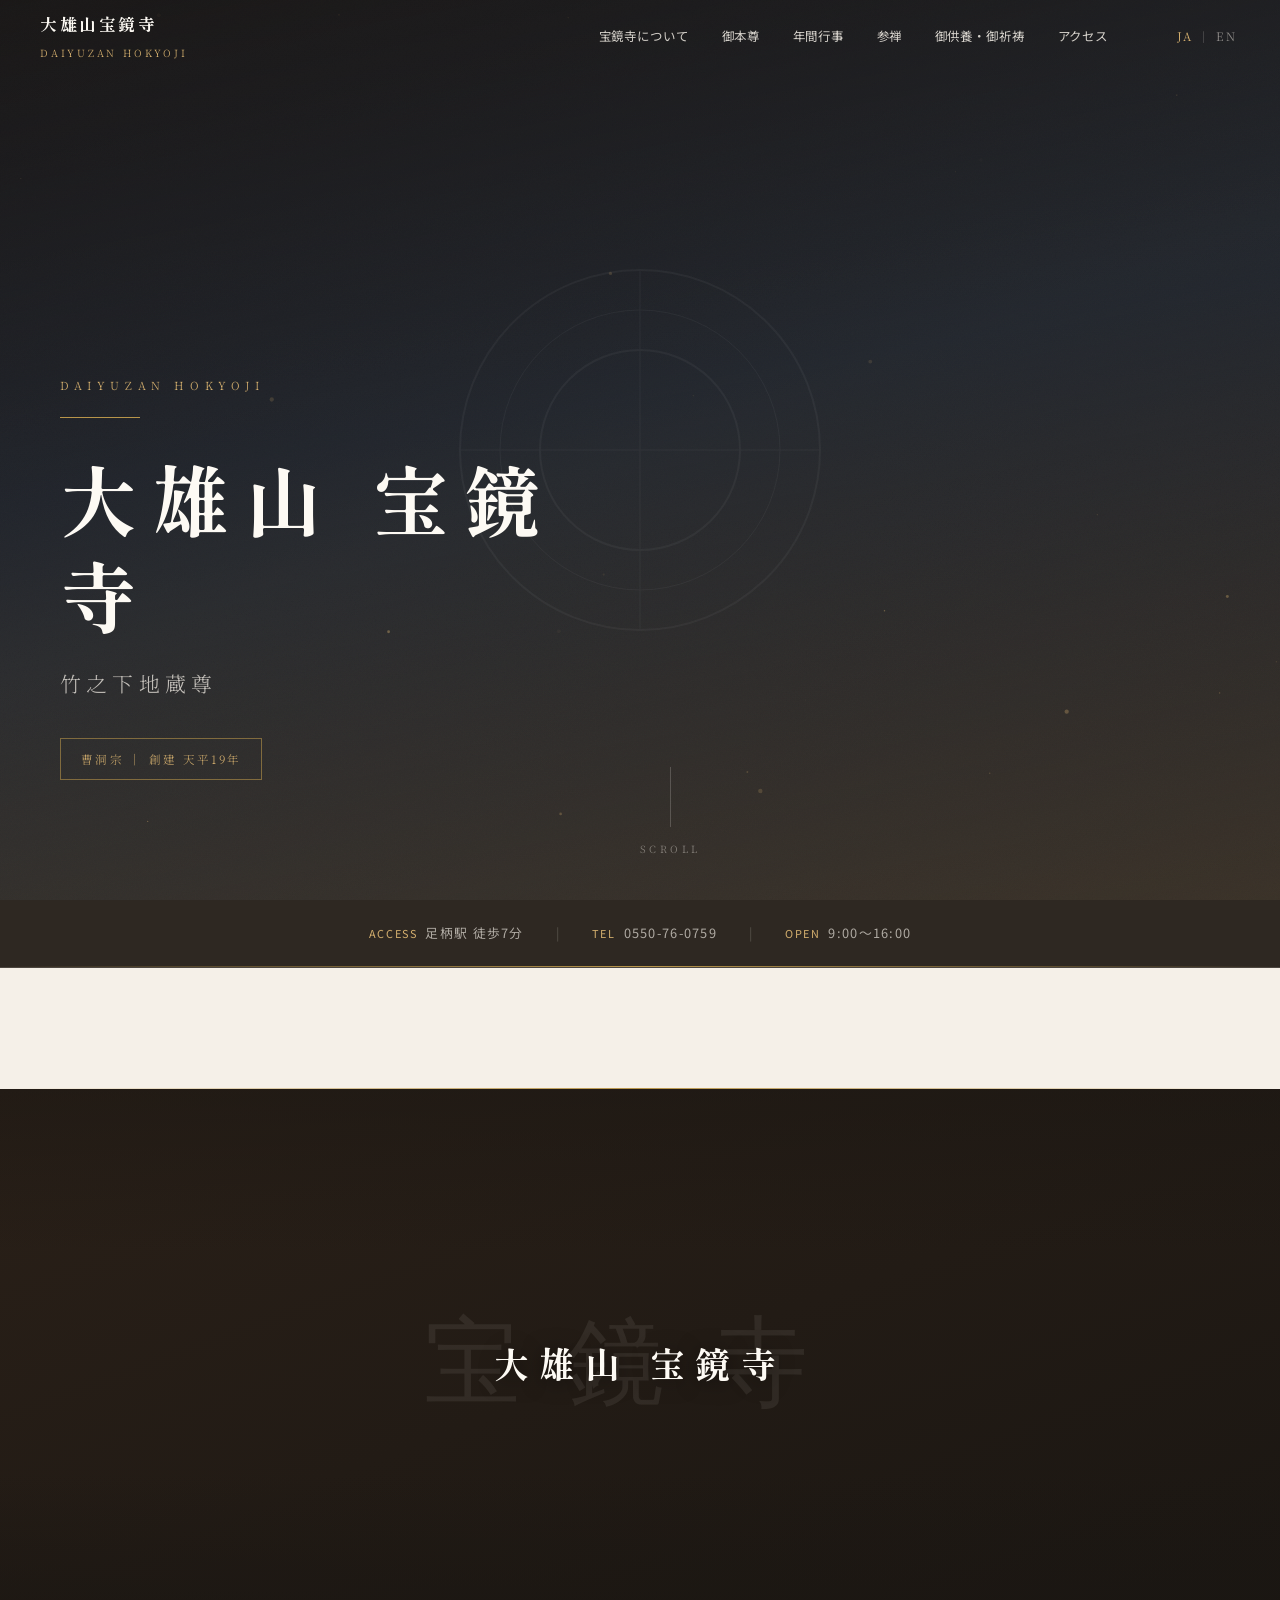
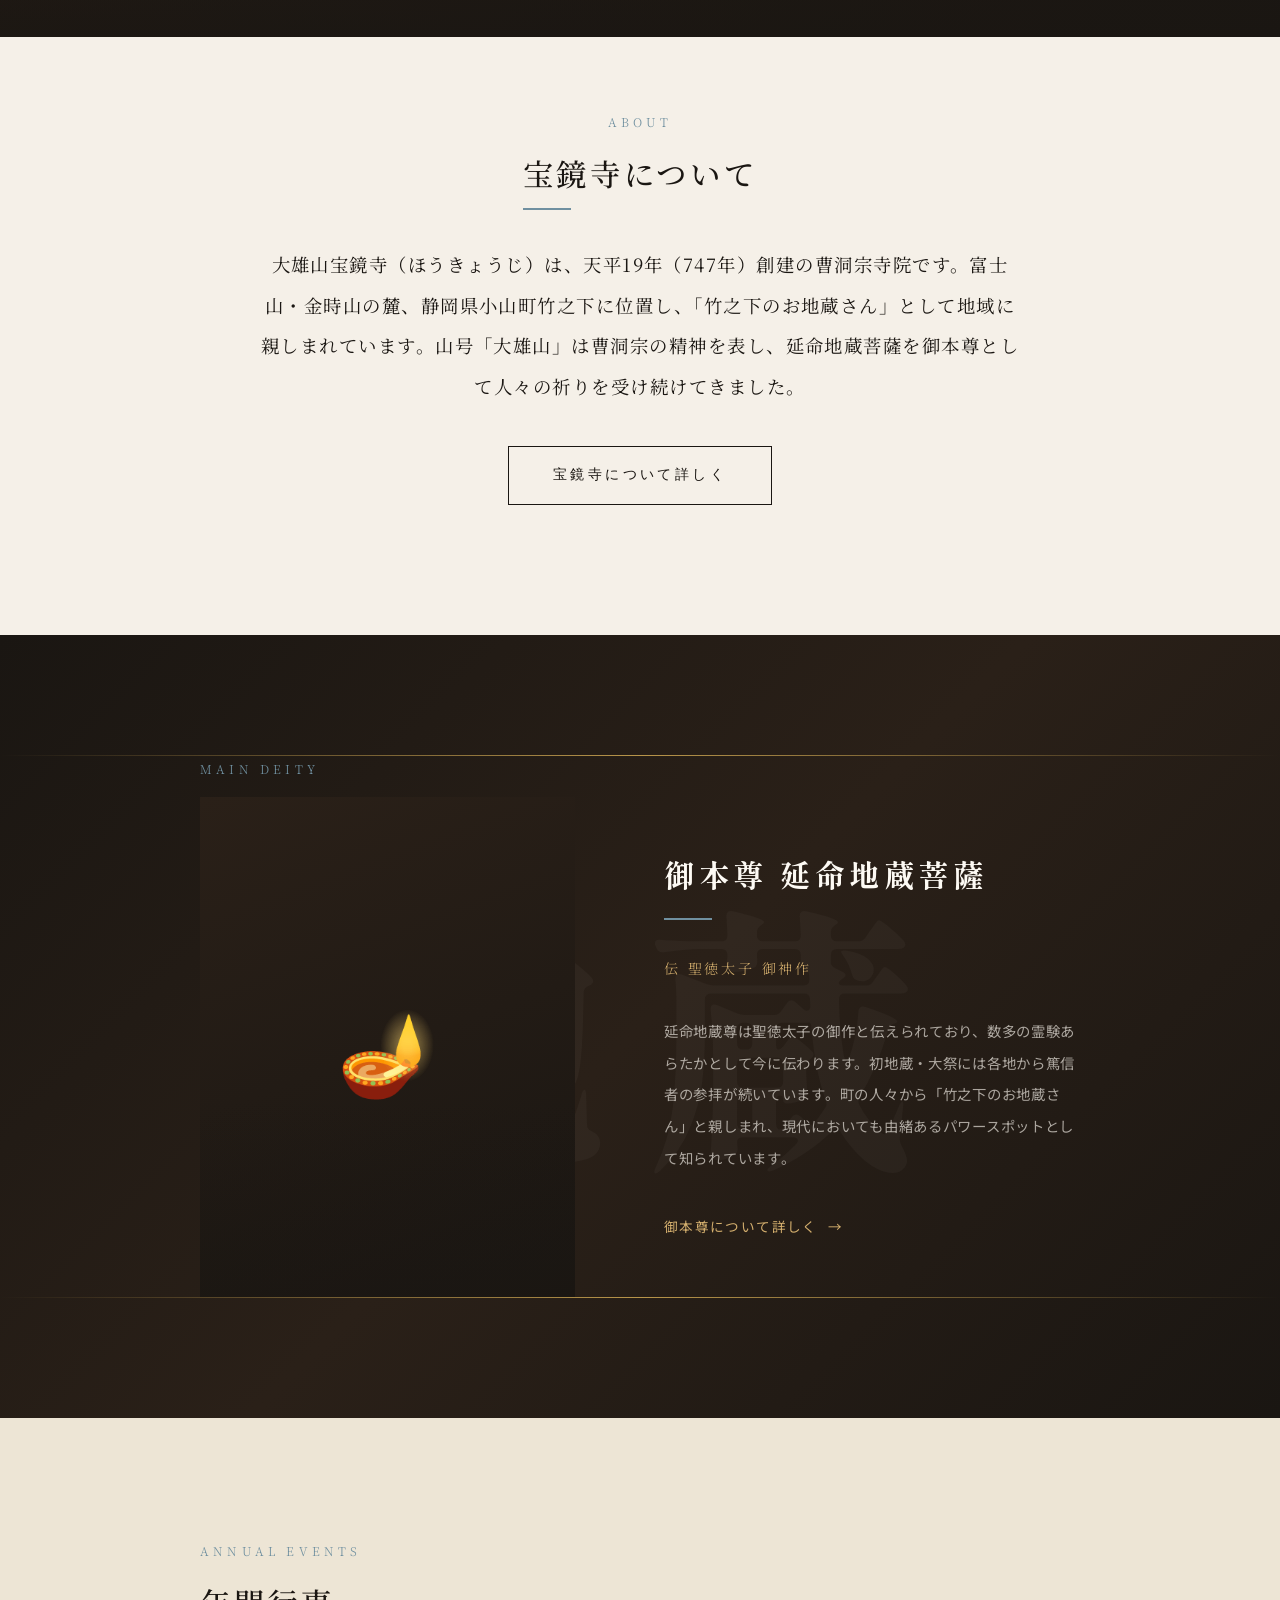
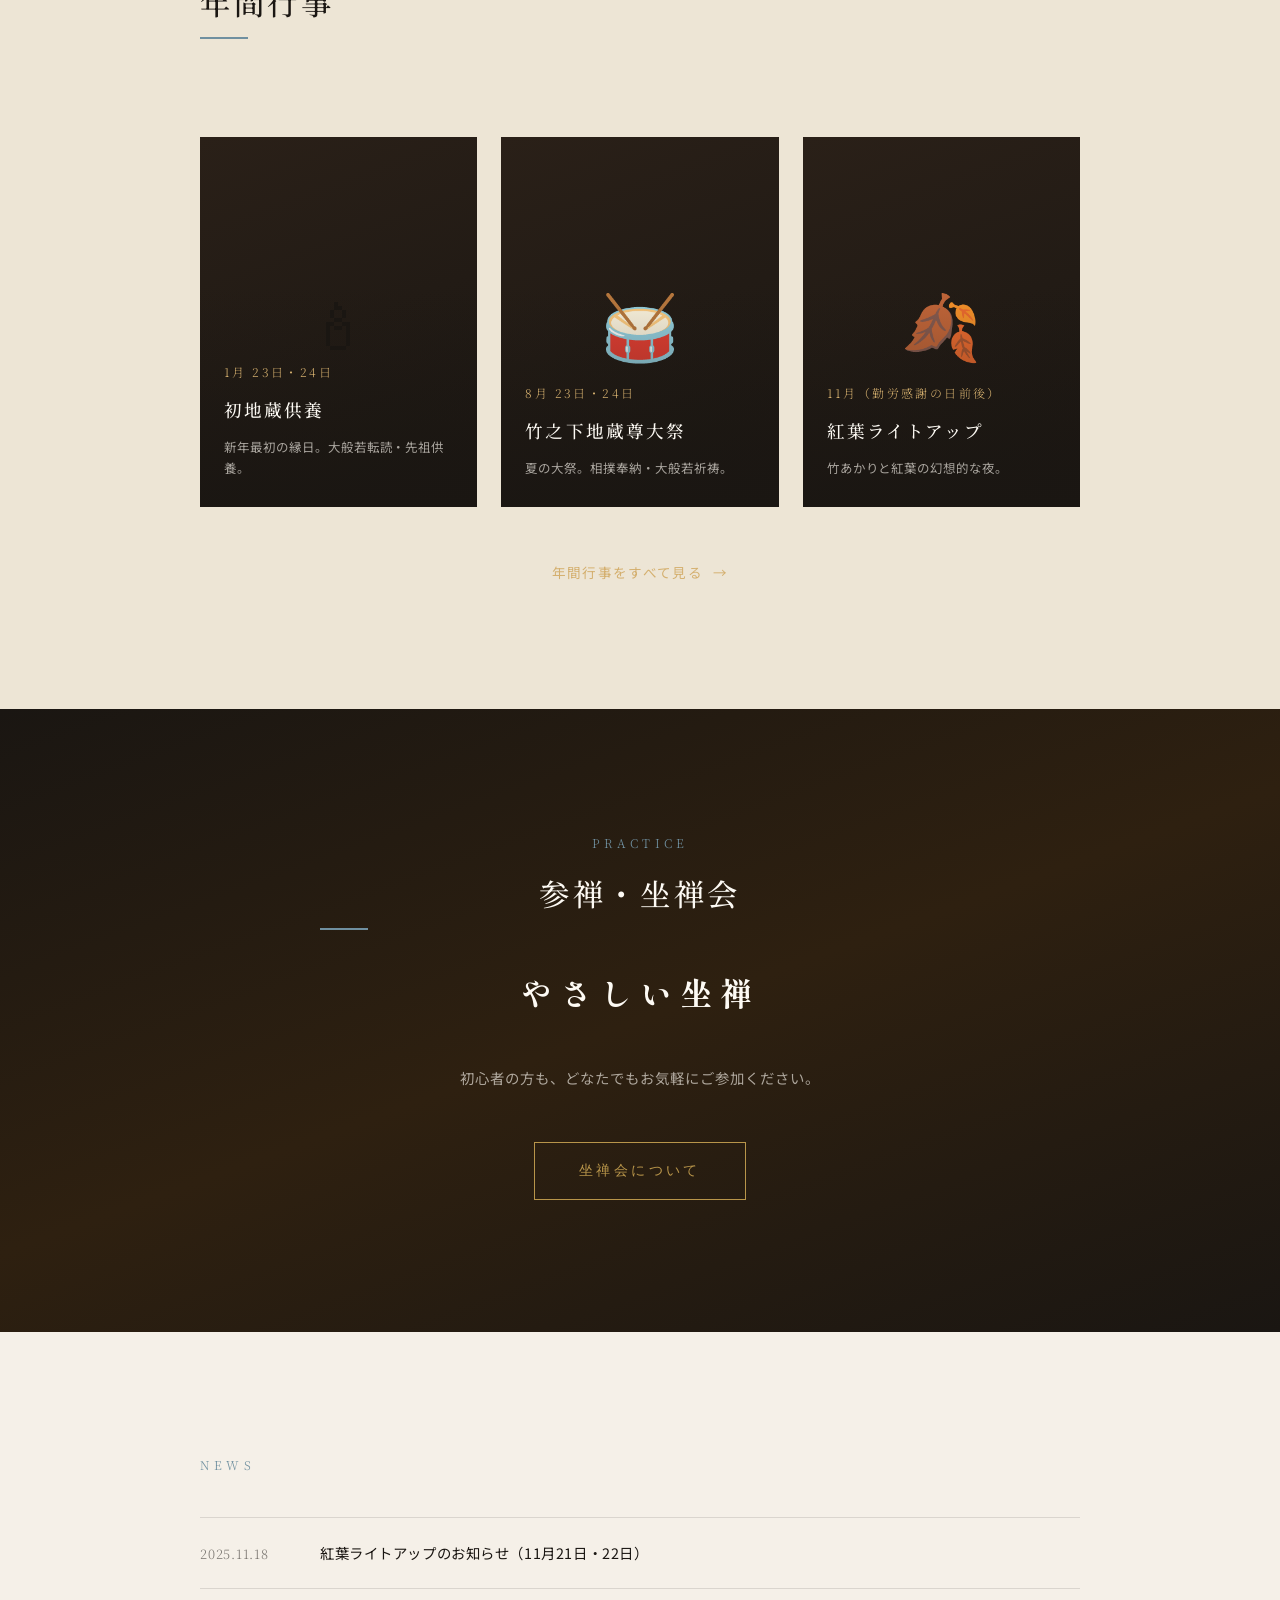
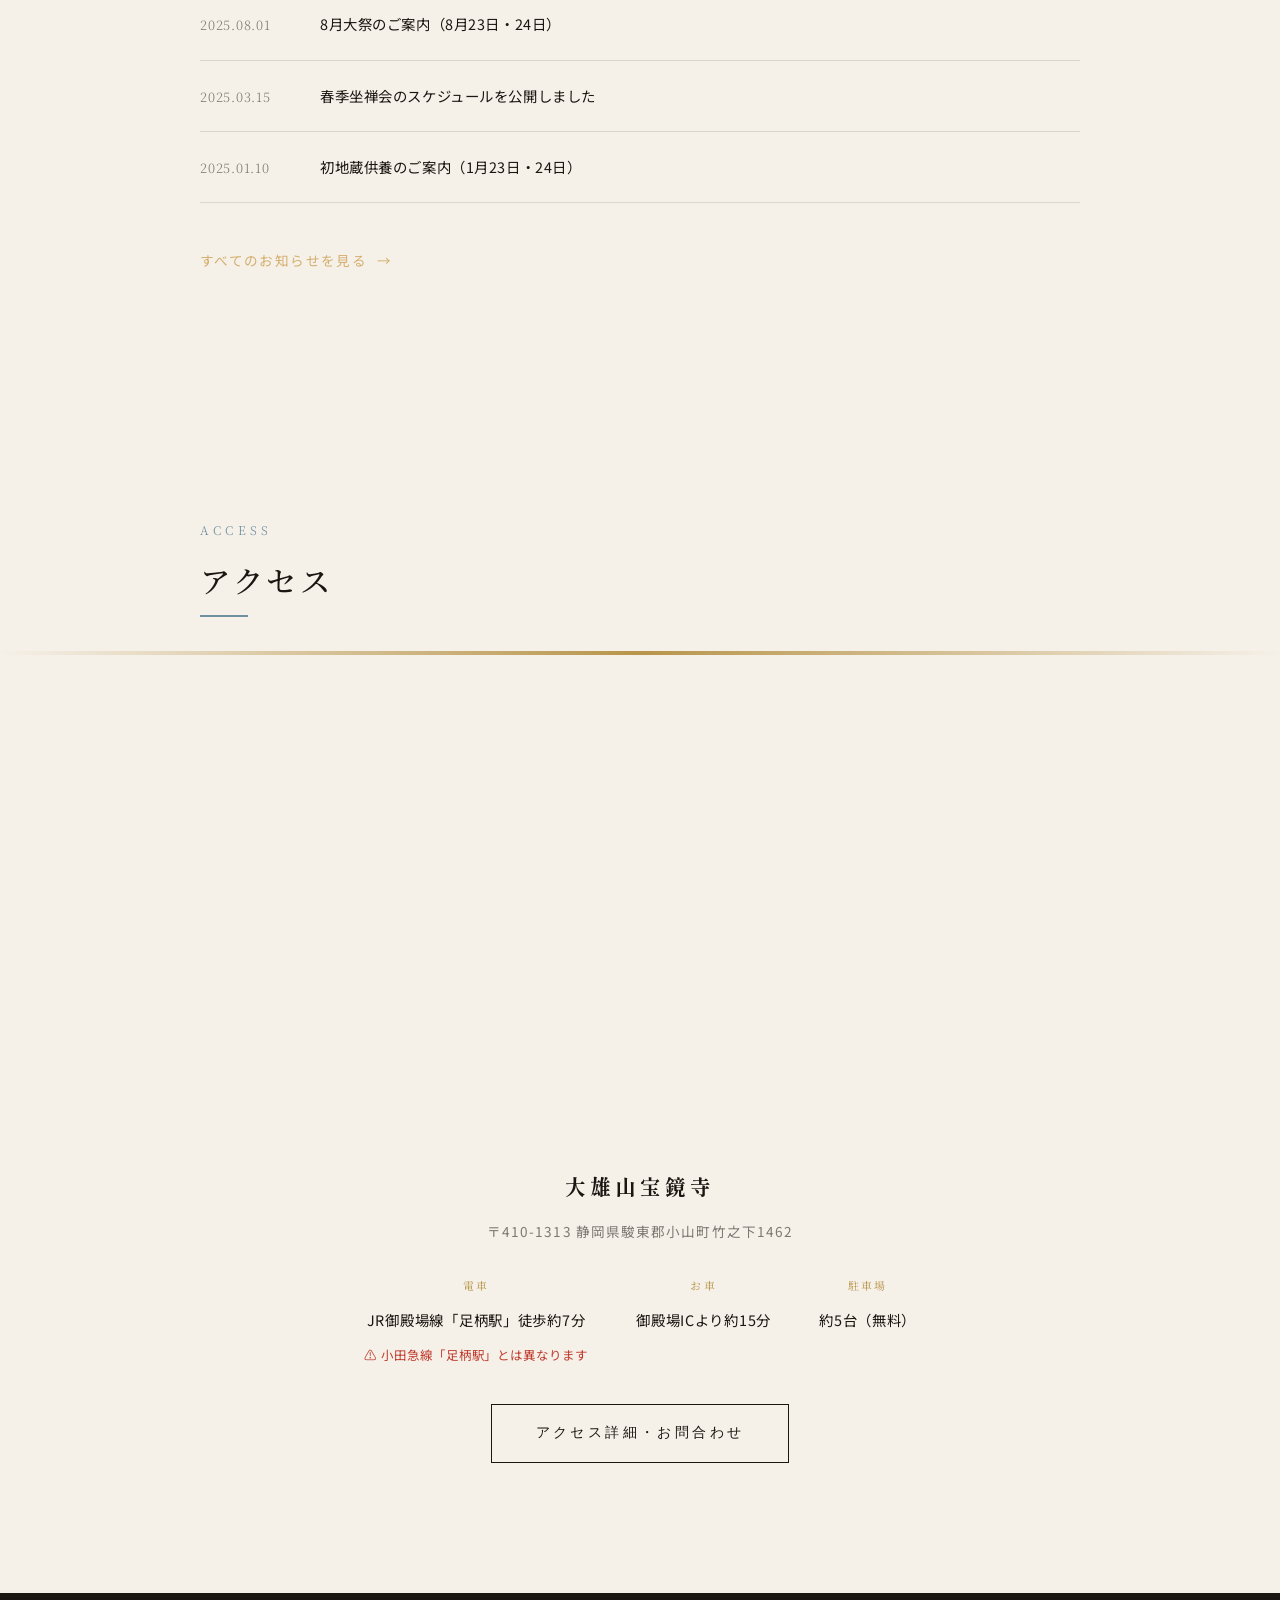
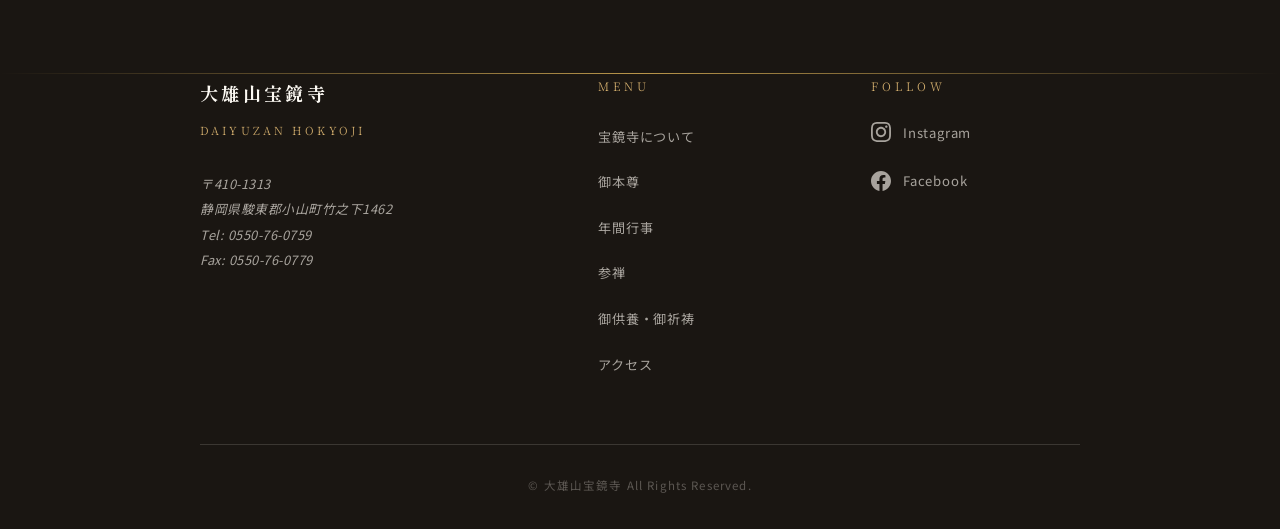
==== commit 0a80e081: "feat: 大雄山宝鏡寺 公式ウェブサイト 初期実装 仕様書に従い7ページ構成の静的サイトを制作。  - index.html: Heroパーティクル・季節テーマ・スクロールアニメーション付きホームペ" ====
--- a/index.html
+++ b/index.html
@@ -1,418 +1,373 @@
 <!DOCTYPE html>
 <html lang="ja">
 <head>
-  <meta charset="UTF-8" />
-  <meta name="viewport" content="width=device-width, initial-scale=1.0" />
-  <title>蘆月真成 | 禅僧 × 映像クリエイター</title>
-  <meta name="description" content="蘆月真成（Shinjo Ashizuki）— 禅僧・映像クリエイター。曹洞宗僧侶として「頑張らない坐禅」を現代人に届けながら、映像制作の世界でも活動する26歳。" />
-  <meta property="og:title" content="蘆月真成 | 禅僧 × 映像クリエイター" />
-  <meta property="og:description" content="坐る。撮る。ただ、それだけ。" />
-  <meta property="og:type" content="website" />
-  <link rel="preconnect" href="https://fonts.googleapis.com" />
-  <link rel="preconnect" href="https://fonts.gstatic.com" crossorigin />
-  <link href="https://fonts.googleapis.com/css2?family=Noto+Serif+JP:wght@300;400;700&family=Noto+Sans+JP:wght@300;400&family=Cormorant+Garamond:ital,wght@0,300;0,600;1,300&family=Montserrat:wght@300;400&display=swap" rel="stylesheet" />
-  <link rel="stylesheet" href="css/style.css" />
-  <link rel="stylesheet" href="css/animations.css" />
+  <meta charset="UTF-8">
+  <meta name="viewport" content="width=device-width, initial-scale=1.0">
+  <title>竹之下地蔵尊 大雄山宝鏡寺｜静岡県小山町・曹洞宗</title>
+  <meta name="description" content="大雄山宝鏡寺は富士山・金時山の麓、静岡県小山町竹之下に位置する曹洞宗の寺院です。延命地蔵菩薩（県指定文化財）を御本尊に、坐禅会・御祈祷・御供養を承っております。">
+  <meta property="og:site_name" content="大雄山宝鏡寺">
+  <meta property="og:type" content="website">
+  <meta property="og:title" content="竹之下地蔵尊 大雄山宝鏡寺｜静岡県小山町・曹洞宗">
+  <meta property="og:description" content="大雄山宝鏡寺は富士山・金時山の麓、静岡県小山町竹之下に位置する曹洞宗の寺院です。延命地蔵菩薩（県指定文化財）を御本尊に、坐禅会・御祈祷・御供養を承っております。">
+  <meta property="og:image" content="/assets/images/ogp.jpg">
+  <meta property="og:locale" content="ja_JP">
+  <meta property="og:locale:alternate" content="en_US">
+  <link rel="preconnect" href="https://fonts.googleapis.com">
+  <link rel="preconnect" href="https://fonts.gstatic.com" crossorigin>
+  <link href="https://fonts.googleapis.com/css2?family=Noto+Serif+JP:wght@300;400;500;700&family=Noto+Sans+JP:wght@300;400;500&family=Shippori+Mincho+B1:wght@400;700;800&display=swap" rel="stylesheet">
+  <link rel="stylesheet" href="css/reset.css">
+  <link rel="stylesheet" href="css/variables.css">
+  <link rel="stylesheet" href="css/base.css">
+  <link rel="stylesheet" href="css/nav.css">
+  <link rel="stylesheet" href="css/footer.css">
+  <link rel="stylesheet" href="css/season.css">
+  <link rel="stylesheet" href="css/pages/home.css">
 </head>
-<body class="loading">
-
-  <!-- Loading Screen -->
-  <div id="loader">
-    <span class="loader-kanji">禅</span>
+<body>
+
+<!-- ===== Navigation ===== -->
+<header id="nav">
+  <a class="nav-logo" href="index.html">
+    <span class="nav-logo-text">大雄山宝鏡寺</span>
+    <span class="nav-logo-sub">DAIYUZAN HOKYOJI</span>
+  </a>
+  <nav class="nav-links" aria-label="メインナビゲーション">
+    <a class="nav-link" href="about.html" data-i18n="nav.about">宝鏡寺について</a>
+    <a class="nav-link" href="honzon.html" data-i18n="nav.honzon">御本尊</a>
+    <a class="nav-link" href="events.html" data-i18n="nav.events">年間行事</a>
+    <a class="nav-link" href="practice.html" data-i18n="nav.practice">参禅</a>
+    <a class="nav-link" href="service.html" data-i18n="nav.service">御供養・御祈祷</a>
+    <a class="nav-link" href="access.html" data-i18n="nav.access">アクセス</a>
+    <div class="lang-switcher">
+      <button class="lang-btn active" data-lang="ja" onclick="setLang('ja')">JA</button>
+      <span class="lang-divider">|</span>
+      <button class="lang-btn" data-lang="en" onclick="setLang('en')">EN</button>
+    </div>
+  </nav>
+  <button class="hamburger" id="hamburger" aria-label="メニューを開く">
+    <span></span><span></span><span></span>
+  </button>
+</header>
+
+<!-- モバイルメニュー -->
+<div class="mobile-menu" id="mobile-menu" aria-hidden="true">
+  <a class="nav-link" href="about.html" data-i18n="nav.about">宝鏡寺について</a>
+  <a class="nav-link" href="honzon.html" data-i18n="nav.honzon">御本尊</a>
+  <a class="nav-link" href="events.html" data-i18n="nav.events">年間行事</a>
+  <a class="nav-link" href="practice.html" data-i18n="nav.practice">参禅</a>
+  <a class="nav-link" href="service.html" data-i18n="nav.service">御供養・御祈祷</a>
+  <a class="nav-link" href="access.html" data-i18n="nav.access">アクセス</a>
+  <div class="lang-switcher">
+    <button class="lang-btn active" data-lang="ja" onclick="setLang('ja')">JA</button>
+    <span class="lang-divider">|</span>
+    <button class="lang-btn" data-lang="en" onclick="setLang('en')">EN</button>
   </div>
-
-  <!-- Custom Cursor -->
-  <div class="cursor"></div>
-  <div class="cursor-dot"></div>
-  <div class="cursor-play-text">PLAY</div>
-
-  <!-- Navigation -->
-  <nav class="nav">
-    <a href="#home" class="nav-logo">SHINJO ASHIZUKI</a>
-    <ul class="nav-links">
-      <li><a href="#about">About</a></li>
-      <li><a href="#works">Works</a></li>
-      <li><a href="#zazen">坐禅</a></li>
-      <li><a href="#writing">Writing</a></li>
-      <li><a href="#contact">Contact</a></li>
-    </ul>
-    <button class="nav-hamburger" aria-label="メニューを開く">
-      <span></span><span></span><span></span>
-    </button>
-  </nav>
-
-  <!-- Mobile fullscreen menu -->
-  <div class="nav-mobile-menu">
-    <a href="#about">About</a>
-    <a href="#works">Works</a>
-    <a href="#zazen">坐禅</a>
-    <a href="#writing">Writing</a>
-    <a href="#contact">Contact</a>
+</div>
+
+<main>
+
+  <!-- ===== Hero ===== -->
+  <section class="hero" aria-label="ヒーローセクション">
+    <div class="hero-bg" id="hero-bg"></div>
+    <div class="hero-overlay" id="hero-overlay"></div>
+    <svg class="hero-kamon" viewBox="0 0 200 200" xmlns="http://www.w3.org/2000/svg" aria-hidden="true">
+      <circle cx="100" cy="100" r="90" fill="none" stroke="white" stroke-width="1"/>
+      <circle cx="100" cy="100" r="70" fill="none" stroke="white" stroke-width="0.5"/>
+      <circle cx="100" cy="100" r="50" fill="none" stroke="white" stroke-width="1"/>
+      <line x1="100" y1="10" x2="100" y2="190" stroke="white" stroke-width="0.5"/>
+      <line x1="10" y1="100" x2="190" y2="100" stroke="white" stroke-width="0.5"/>
+    </svg>
+    <canvas class="hero-particle-canvas" id="hero-particles" aria-hidden="true"></canvas>
+    <div class="hero-content">
+      <span class="hero-label" data-i18n="hero.label">DAIYUZAN HOKYOJI</span>
+      <div class="hero-line" aria-hidden="true"></div>
+      <h1 class="hero-title" data-i18n="hero.title">大雄山 宝鏡寺</h1>
+      <p class="hero-subtitle" data-i18n="hero.subtitle">竹之下地蔵尊</p>
+      <span class="hero-badge" data-i18n="hero.badge">曹洞宗 ｜ 創建 天平19年</span>
+    </div>
+    <div class="scroll-indicator" aria-hidden="true">
+      <div class="scroll-line"></div>
+      <span data-i18n="hero.scroll">SCROLL</span>
+    </div>
+  </section>
+
+  <!-- ===== インフォバー ===== -->
+  <div class="info-bar">
+    <div class="container">
+      <div class="info-bar-inner anim-fade-up">
+        <span class="info-bar-item">
+          <span class="label">ACCESS</span>
+          <span data-i18n="info.access">足柄駅 徒歩7分</span>
+        </span>
+        <span class="info-bar-divider" aria-hidden="true">|</span>
+        <span class="info-bar-item">
+          <span class="label">TEL</span>
+          <a href="tel:0550760759" data-i18n="info.tel">0550-76-0759</a>
+        </span>
+        <span class="info-bar-divider" aria-hidden="true">|</span>
+        <span class="info-bar-item">
+          <span class="label">OPEN</span>
+          <span data-i18n="info.hours">9:00〜16:00</span>
+        </span>
+      </div>
+    </div>
   </div>
 
-  <!-- Page Content -->
-  <div class="page-content">
-
-    <!-- ==================
-         HERO
-    =================== -->
-    <section id="home">
-      <div class="hero-content hero-stagger">
-        <p class="hero-name-en">Shinjo Ashizuki</p>
-        <h1 class="hero-name-jp">蘆 月 真 成</h1>
-        <div class="hero-line"></div>
-        <p class="hero-subtitle">禅僧 &nbsp;×&nbsp; 映像クリエイター</p>
-        <p class="hero-meta">1999 &nbsp;/&nbsp; 大雄山宝鏡寺 &nbsp;/&nbsp; 静岡</p>
-      </div>
-
-      <!-- SNS left -->
-      <div class="hero-sns hero-side-fade">
-        <a href="https://www.instagram.com/tano_shinjo_fficial/" target="_blank" rel="noopener" aria-label="Instagram">
-          <svg viewBox="0 0 24 24" xmlns="http://www.w3.org/2000/svg">
-            <path d="M12 2.163c3.204 0 3.584.012 4.85.07 3.252.148 4.771 1.691 4.919 4.919.058 1.265.069 1.645.069 4.849 0 3.205-.012 3.584-.069 4.849-.149 3.225-1.664 4.771-4.919 4.919-1.266.058-1.644.07-4.85.07-3.204 0-3.584-.012-4.849-.07-3.26-.149-4.771-1.699-4.919-4.92-.058-1.265-.07-1.644-.07-4.849 0-3.204.013-3.583.07-4.849.149-3.227 1.664-4.771 4.919-4.919 1.266-.057 1.645-.069 4.849-.069zm0-2.163c-3.259 0-3.667.014-4.947.072-4.358.2-6.78 2.618-6.98 6.98-.059 1.281-.073 1.689-.073 4.948 0 3.259.014 3.668.072 4.948.2 4.358 2.618 6.78 6.98 6.98 1.281.058 1.689.072 4.948.072 3.259 0 3.668-.014 4.948-.072 4.354-.2 6.782-2.618 6.979-6.98.059-1.28.073-1.689.073-4.948 0-3.259-.014-3.667-.072-4.947-.196-4.354-2.617-6.78-6.979-6.98-1.281-.059-1.69-.073-4.949-.073zm0 5.838c-3.403 0-6.162 2.759-6.162 6.162s2.759 6.163 6.162 6.163 6.162-2.759 6.162-6.163c0-3.403-2.759-6.162-6.162-6.162zm0 10.162c-2.209 0-4-1.79-4-4 0-2.209 1.791-4 4-4s4 1.791 4 4c0 2.21-1.791 4-4 4zm6.406-11.845c-.796 0-1.441.645-1.441 1.44s.645 1.44 1.441 1.44c.795 0 1.439-.645 1.439-1.44s-.644-1.44-1.439-1.44z"/>
-          </svg>
-        </a>
-        <a href="https://twitter.com/ShinZissou1019_" target="_blank" rel="noopener" aria-label="X (Twitter)">
-          <svg viewBox="0 0 24 24" xmlns="http://www.w3.org/2000/svg">
-            <path d="M18.244 2.25h3.308l-7.227 8.26 8.502 11.24H16.17l-4.714-6.231-5.401 6.231H2.747l7.73-8.835L1.254 2.25H8.08l4.713 6.231zm-1.161 17.52h1.833L7.084 4.126H5.117z"/>
-          </svg>
-        </a>
-      </div>
-
-      <!-- Scroll indicator -->
-      <div class="hero-scroll hero-side-fade">
-        <span class="hero-scroll-text">SCROLL</span>
-        <div class="hero-scroll-line"></div>
-      </div>
-    </section>
-
-    <!-- ==================
-         ABOUT
-    =================== -->
-    <section id="about">
-      <div class="about-header fade-in">
-        <span class="section-label">Profile</span>
-        <h2 class="section-title-en">About</h2>
-        <p class="section-title-jp">プロフィール</p>
-        <div class="section-divider"></div>
-      </div>
-
-      <div class="about-body">
-        <div class="about-text fade-in fade-in-delay-1">
-          <p>
-            1999年、静岡県駿東郡小山町の名刹・大雄山宝鏡寺に生まれる。住職の次男として育ちながらも、自らの意志で仏門の道を選んだ。
+  <!-- ===== 宝鏡寺についてセクション ===== -->
+  <section class="about-section section" aria-labelledby="about-title">
+    <div class="gold-separator" aria-hidden="true"></div>
+    <div class="about-photo-wrap anim-fade-up">
+      <div class="about-photo-bg" role="img" aria-label="宝鏡寺 本堂">宝鏡寺</div>
+      <div class="about-photo-overlay">
+        <p class="about-photo-caption" data-i18n="about.caption">大雄山 宝鏡寺</p>
+      </div>
+    </div>
+    <div class="container">
+      <div class="about-text-block">
+        <span class="section-label anim-fade-up" data-i18n="about.label">ABOUT</span>
+        <div class="section-title-wrap anim-fade-up">
+          <h2 class="section-title" id="about-title" data-i18n="about.title">宝鏡寺について</h2>
+        </div>
+        <p class="about-lead anim-fade-up delay-2">
+          大雄山宝鏡寺（ほうきょうじ）は、天平19年（747年）創建の曹洞宗寺院です。富士山・金時山の麓、静岡県小山町竹之下に位置し、「竹之下のお地蔵さん」として地域に親しまれています。山号「大雄山」は曹洞宗の精神を表し、延命地蔵菩薩を御本尊として人々の祈りを受け続けてきました。
+        </p>
+        <div style="margin-top:40px;" class="anim-fade-up delay-3">
+          <a class="btn-outline" href="about.html">宝鏡寺について詳しく</a>
+        </div>
+      </div>
+    </div>
+  </section>
+
+  <!-- ===== 御本尊セクション ===== -->
+  <section class="honzon-section section" aria-labelledby="honzon-title">
+    <div class="gold-separator" aria-hidden="true"></div>
+    <div class="honzon-bg-text" aria-hidden="true">地蔵</div>
+    <div class="container">
+      <span class="section-label anim-fade-up" data-i18n="honzon.label">MAIN DEITY</span>
+      <div class="honzon-inner">
+        <div class="honzon-photo-wrap anim-slide-left">
+          <div class="honzon-photo-bg" role="img" aria-label="御本尊 延命地蔵菩薩像">🪔</div>
+        </div>
+        <div class="honzon-text anim-slide-right">
+          <div class="section-title-wrap">
+            <h2 class="section-title honzon-title-main" id="honzon-title" data-i18n="honzon.title">御本尊 延命地蔵菩薩</h2>
+          </div>
+          <p class="honzon-title-sub" data-i18n="honzon.tradition">伝 聖徳太子 御神作</p>
+          <p class="honzon-desc">
+            延命地蔵尊は聖徳太子の御作と伝えられており、数多の霊験あらたかとして今に伝わります。初地蔵・大祭には各地から篤信者の参拝が続いています。町の人々から「竹之下のお地蔵さん」と親しまれ、現代においても由緒あるパワースポットとして知られています。
           </p>
-          <p>
-            駒澤大学仏教学部禅学科を卒業後、曹洞宗大本山・總持寺にて僧堂修行（安居）を修了。現在は宝鏡寺に奉職する。
-          </p>
-          <p>
-            「頑張らない坐禅」——全てを休息して、家に帰って穏やかに坐るような坐禅を、現代人に届けることが私の願い。
-          </p>
-          <p>
-            大学在学中よりフリーランスの映像クリエイターとしても活動。禅と映像。ふたつの軸で、新しい表現を模索し続けている。
-          </p>
-          <p>
-            1年中、雪駄で生活している。
-          </p>
-        </div>
-
-        <div class="about-photo-wrap fade-in fade-in-delay-2">
-          <div class="photo-placeholder">
-            <span class="photo-placeholder-text">Photo Coming Soon</span>
-          </div>
-        </div>
-      </div>
-
-      <!-- Timeline -->
-      <div class="fade-in fade-in-delay-2">
-        <div class="timeline">
-          <div class="timeline-item">
-            <span class="timeline-year">1999</span>
-            <span class="timeline-desc">大雄山宝鏡寺に生まれる（静岡県小山町）</span>
-          </div>
-          <div class="timeline-item">
-            <span class="timeline-year">2018</span>
-            <span class="timeline-desc">駒澤大学仏教学部禅学科 入学</span>
-          </div>
-          <div class="timeline-item">
-            <span class="timeline-year">2022</span>
-            <span class="timeline-desc">駒澤大学 卒業</span>
-          </div>
-          <div class="timeline-item">
-            <span class="timeline-year">2022–</span>
-            <span class="timeline-desc">曹洞宗大本山・總持寺 僧堂修行（安居）開始</span>
-          </div>
-          <div class="timeline-item">
-            <span class="timeline-year">2023</span>
-            <span class="timeline-desc">Note「やさしい坐禅のすゝめ」公開</span>
-          </div>
-          <div class="timeline-item">
-            <span class="timeline-year">2025</span>
-            <span class="timeline-desc">雑誌「フリースタイルな僧侶たち」Vol.64 写真掲載</span>
-          </div>
-          <div class="timeline-item">
-            <span class="timeline-year">2026</span>
-            <span class="timeline-desc">「寺イク？」にて坐禅ハック記事インタビュー掲載</span>
-          </div>
-        </div>
-      </div>
-    </section>
-
-    <!-- ==================
-         WORKS
-    =================== -->
-    <section id="works" class="full-width">
-      <div class="works-inner">
-        <div class="fade-in">
-          <span class="section-label">Portfolio</span>
-          <h2 class="section-title-en">Works</h2>
-          <p class="section-title-jp">映像作品</p>
-          <div class="section-divider"></div>
-        </div>
-
-        <div class="works-grid">
-          <div class="work-card fade-in fade-in-delay-1" data-category="MV" data-year="2024">
-            <div class="work-thumb">
-              <div class="work-thumb-inner">
-                <span class="work-thumb-symbol">映</span>
-              </div>
-            </div>
-            <div class="work-overlay">
-              <span class="work-cat">Music Video</span>
-              <h3 class="work-title">片桐さくら「春にまぎれて」</h3>
-              <p class="work-role">Director</p>
-            </div>
-          </div>
-
-          <div class="work-card fade-in fade-in-delay-2" data-category="Photo" data-year="2024">
-            <div class="work-thumb">
-              <div class="work-thumb-inner">
-                <span class="work-thumb-symbol">縁</span>
-              </div>
-            </div>
-            <div class="work-overlay">
-              <span class="work-cat">Wedding</span>
-              <h3 class="work-title">和装ウェディング前撮り</h3>
-              <p class="work-role">Videographer / Photographer</p>
-            </div>
-          </div>
-
-          <div class="work-card fade-in fade-in-delay-3" data-category="Magazine" data-year="2025">
-            <div class="work-thumb">
-              <div class="work-thumb-inner">
-                <span class="work-thumb-symbol">誌</span>
-              </div>
-            </div>
-            <div class="work-overlay">
-              <span class="work-cat">Magazine</span>
-              <h3 class="work-title">フリースタイルな僧侶たち Vol.64</h3>
-              <p class="work-role">Photography</p>
-            </div>
-          </div>
-
-          <div class="work-card fade-in fade-in-delay-4" data-category="Documentary" data-year="2024">
-            <div class="work-thumb">
-              <div class="work-thumb-inner">
-                <span class="work-thumb-symbol">禅</span>
-              </div>
-            </div>
-            <div class="work-overlay">
-              <span class="work-cat">Documentary</span>
-              <h3 class="work-title">宝鏡寺 記録映像</h3>
-              <p class="work-role">Director / Cinematographer</p>
-            </div>
-          </div>
-        </div>
-      </div>
-    </section>
-
-    <!-- ==================
-         ZAZEN
-    =================== -->
-    <section id="zazen" class="full-width">
-      <div class="zazen-inner">
-        <div>
-          <div class="fade-in">
-            <span class="section-label">Practice</span>
-            <h2 class="section-title-en">Zazen</h2>
-            <p class="section-title-jp">坐禅会</p>
-            <div class="section-divider"></div>
-          </div>
-          <p class="zazen-copy fade-in fade-in-delay-1">頑張らない坐禅。</p>
-          <p class="zazen-body fade-in fade-in-delay-2">
-            禅のお寺に生まれたのに、坐禅が苦手だった——<br />
-            そんな私がたどり着いた「安楽の坐禅」を、<br />
-            あなたと共に味わいたいと思っています。<br />
-            <br />
-            息が通る。体が緩む。ただ、ここに在る。
-          </p>
-        </div>
-
-        <div class="zazen-venues fade-in fade-in-delay-2">
-          <p class="zazen-venue-label">Locations</p>
-          <ul class="zazen-venue-list">
-            <li class="zazen-venue-item">
-              <div>
-                <p class="zazen-venue-name">東京</p>
-                <p class="zazen-venue-detail">定期開催 — 詳細は Instagram にて</p>
-              </div>
-            </li>
-            <li class="zazen-venue-item">
-              <div>
-                <p class="zazen-venue-name">軽井沢</p>
-                <p class="zazen-venue-detail">定期開催 — 富士 SW ほか</p>
-              </div>
-            </li>
-            <li class="zazen-venue-item">
-              <div>
-                <p class="zazen-venue-name">大雄山宝鏡寺</p>
-                <p class="zazen-venue-detail">静岡県小山町</p>
-              </div>
-            </li>
-          </ul>
-        </div>
-      </div>
-    </section>
-
-    <!-- ==================
-         WRITING
-    =================== -->
-    <section id="writing">
-      <div class="fade-in">
-        <span class="section-label">Essays</span>
-        <h2 class="section-title-en">Writing</h2>
-        <p class="section-title-jp">文章</p>
-        <div class="section-divider"></div>
-      </div>
-
-      <div class="writing-grid">
-        <a class="writing-card fade-in fade-in-delay-1" href="https://note.com/tan0_shinj0/n/n0c22f8a346a2" target="_blank" rel="noopener">
-          <span class="writing-num">01</span>
-          <h3 class="writing-title">やさしい坐禅のすゝめ</h3>
-          <p class="writing-excerpt">「禅のお寺に生まれたのに、坐禅が苦手だった…」そんな私がたどり着いた、ただ息をするような坐禅の話。</p>
-          <span class="writing-arrow">Read on note &nbsp;<span>→</span></span>
-        </a>
-
-        <a class="writing-card fade-in fade-in-delay-2" href="https://note.com/tan0_shinj0" target="_blank" rel="noopener">
-          <span class="writing-num">02</span>
-          <h3 class="writing-title">逆張りの人生</h3>
-          <p class="writing-excerpt">お寺に生まれて、映像を撮る。禅を学んで、SNSで発信する。そのすべてが、自分なりの逆張りだったと気づく話。</p>
-          <span class="writing-arrow">Read on note &nbsp;<span>→</span></span>
-        </a>
-
-        <a class="writing-card fade-in fade-in-delay-3" href="https://note.com/tan0_shinj0" target="_blank" rel="noopener">
-          <span class="writing-num">03</span>
-          <h3 class="writing-title">「息」と「生き」の話</h3>
-          <p class="writing-excerpt">呼吸とはなにか。生きるとはなにか。坐禅を通して体で学んだ、言葉にならないことを言葉にする試み。</p>
-          <span class="writing-arrow">Read on note &nbsp;<span>→</span></span>
-        </a>
-
-        <a class="writing-card fade-in fade-in-delay-4" href="https://note.com/tan0_shinj0" target="_blank" rel="noopener">
-          <span class="writing-num">04</span>
-          <h3 class="writing-title">終わってほしくない時間</h3>
-          <p class="writing-excerpt">撮影の現場で、坐禅の場で——ときおり、ここにいつまでもいたいと感じる瞬間がある。その感覚について。</p>
-          <span class="writing-arrow">Read on note &nbsp;<span>→</span></span>
-        </a>
-      </div>
-    </section>
-
-    <!-- ==================
-         LINKS
-    =================== -->
-    <section id="links">
-      <div class="fade-in" style="text-align:center;">
-        <span class="section-label">Social</span>
-        <h2 class="section-title-en">Links</h2>
-        <p class="section-title-jp">SNS・外部リンク</p>
-        <div class="section-divider" style="margin-left:auto;margin-right:auto;transform-origin:center;"></div>
-      </div>
-
-      <div class="links-grid fade-in fade-in-delay-1">
-        <a class="link-item" href="https://www.instagram.com/tano_shinjo_fficial/" target="_blank" rel="noopener">
-          <span class="link-icon">
-            <svg viewBox="0 0 24 24"><path d="M12 2.163c3.204 0 3.584.012 4.85.07 3.252.148 4.771 1.691 4.919 4.919.058 1.265.069 1.645.069 4.849 0 3.205-.012 3.584-.069 4.849-.149 3.225-1.664 4.771-4.919 4.919-1.266.058-1.644.07-4.85.07-3.204 0-3.584-.012-4.849-.07-3.26-.149-4.771-1.699-4.919-4.92-.058-1.265-.07-1.644-.07-4.849 0-3.204.013-3.583.07-4.849.149-3.227 1.664-4.771 4.919-4.919 1.266-.057 1.645-.069 4.849-.069zm0-2.163c-3.259 0-3.667.014-4.947.072-4.358.2-6.78 2.618-6.98 6.98-.059 1.281-.073 1.689-.073 4.948 0 3.259.014 3.668.072 4.948.2 4.358 2.618 6.78 6.98 6.98 1.281.058 1.689.072 4.948.072 3.259 0 3.668-.014 4.948-.072 4.354-.2 6.782-2.618 6.979-6.98.059-1.28.073-1.689.073-4.948 0-3.259-.014-3.667-.072-4.947-.196-4.354-2.617-6.78-6.979-6.98-1.281-.059-1.69-.073-4.949-.073zm0 5.838c-3.403 0-6.162 2.759-6.162 6.162s2.759 6.163 6.162 6.163 6.162-2.759 6.162-6.163c0-3.403-2.759-6.162-6.162-6.162zm0 10.162c-2.209 0-4-1.79-4-4 0-2.209 1.791-4 4-4s4 1.791 4 4c0 2.21-1.791 4-4 4zm6.406-11.845c-.796 0-1.441.645-1.441 1.44s.645 1.44 1.441 1.44c.795 0 1.439-.645 1.439-1.44s-.644-1.44-1.439-1.44z"/></svg>
-          </span>
-          <span class="link-platform">Instagram</span>
-          <span class="link-handle">@tano_shinjo_fficial</span>
-          <span class="link-arrow">↗</span>
-        </a>
-
-        <a class="link-item" href="https://twitter.com/ShinZissou1019_" target="_blank" rel="noopener">
-          <span class="link-icon">
-            <svg viewBox="0 0 24 24"><path d="M18.244 2.25h3.308l-7.227 8.26 8.502 11.24H16.17l-4.714-6.231-5.401 6.231H2.747l7.73-8.835L1.254 2.25H8.08l4.713 6.231zm-1.161 17.52h1.833L7.084 4.126H5.117z"/></svg>
-          </span>
-          <span class="link-platform">X</span>
-          <span class="link-handle">@ShinZissou1019_</span>
-          <span class="link-arrow">↗</span>
-        </a>
-
-        <a class="link-item" href="https://note.com/tan0_shinj0" target="_blank" rel="noopener">
-          <span class="link-icon">
-            <svg viewBox="0 0 24 24"><path d="M19 3H5c-1.1 0-2 .9-2 2v14c0 1.1.9 2 2 2h14c1.1 0 2-.9 2-2V5c0-1.1-.9-2-2-2zm-5 14H7v-2h7v2zm3-4H7v-2h10v2zm0-4H7V7h10v2z"/></svg>
-          </span>
-          <span class="link-platform">note</span>
-          <span class="link-handle">tan0_shinj0</span>
-          <span class="link-arrow">↗</span>
-        </a>
-
-        <a class="link-item" href="#" target="_blank" rel="noopener">
-          <span class="link-icon">
-            <svg viewBox="0 0 24 24"><path d="M23.498 6.186a3.016 3.016 0 0 0-2.122-2.136C19.505 3.545 12 3.545 12 3.545s-7.505 0-9.377.505A3.017 3.017 0 0 0 .502 6.186C0 8.07 0 12 0 12s0 3.93.502 5.814a3.016 3.016 0 0 0 2.122 2.136c1.871.505 9.376.505 9.376.505s7.505 0 9.377-.505a3.015 3.015 0 0 0 2.122-2.136C24 15.93 24 12 24 12s0-3.93-.502-5.814zM9.545 15.568V8.432L15.818 12l-6.273 3.568z"/></svg>
-          </span>
-          <span class="link-platform">YouTube</span>
-          <span class="link-handle">Shinjo Ashizuki</span>
-          <span class="link-arrow">↗</span>
-        </a>
-
-        <a class="link-item" href="https://www.facebook.com/shinjoashizuki" target="_blank" rel="noopener">
-          <span class="link-icon">
-            <svg viewBox="0 0 24 24"><path d="M24 12.073c0-6.627-5.373-12-12-12s-12 5.373-12 12c0 5.99 4.388 10.954 10.125 11.854v-8.385H7.078v-3.47h3.047V9.43c0-3.007 1.792-4.669 4.533-4.669 1.312 0 2.686.235 2.686.235v2.953H15.83c-1.491 0-1.956.925-1.956 1.874v2.25h3.328l-.532 3.47h-2.796v8.385C19.612 23.027 24 18.062 24 12.073z"/></svg>
-          </span>
-          <span class="link-platform">Facebook</span>
-          <span class="link-handle">shinjoashizuki</span>
-          <span class="link-arrow">↗</span>
-        </a>
-      </div>
-    </section>
-
-    <!-- ==================
-         CONTACT
-    =================== -->
-    <section id="contact">
-      <div class="fade-in" style="text-align:center;">
-        <span class="section-label">Get in Touch</span>
-        <h2 class="section-title-en">Contact</h2>
-        <p class="section-title-jp">お問い合わせ</p>
-        <div class="section-divider" style="margin-left:auto;margin-right:auto;transform-origin:center;"></div>
-      </div>
-
-      <p class="contact-body fade-in fade-in-delay-1">
-        坐禅会へのご参加、映像制作のご依頼、<br />
-        取材・メディアのご相談はお気軽にどうぞ。<br />
-        <br />
-        Instagram DM または各 SNS からご連絡ください。
-      </p>
-
-      <div class="fade-in fade-in-delay-2" style="text-align:center;">
-        <a class="contact-btn" href="https://www.instagram.com/tano_shinjo_fficial/" target="_blank" rel="noopener">
-          Instagram でメッセージを送る
-        </a>
-      </div>
-    </section>
-
-    <!-- Footer -->
-    <footer class="footer">
-      <div class="footer-copy">
-        <p>© 2026 SHINJO ASHIZUKI / 蘆月真成</p>
-      </div>
-      <div class="footer-tagline">
-        大雄山宝鏡寺 曹洞宗僧侶 × 映像クリエイター
-      </div>
-    </footer>
-
-  </div><!-- /.page-content -->
-
-  <script src="js/loader.js"></script>
-  <script src="js/main.js"></script>
+          <a class="link-arrow" href="honzon.html">御本尊について詳しく</a>
+        </div>
+      </div>
+    </div>
+    <div class="gold-separator" aria-hidden="true"></div>
+  </section>
+
+  <!-- ===== 年間行事セクション ===== -->
+  <section class="events-section section" aria-labelledby="events-title">
+    <div class="container">
+      <div class="section-header">
+        <span class="section-label anim-fade-up" data-i18n="events.label">ANNUAL EVENTS</span>
+        <div class="section-title-wrap anim-fade-up">
+          <h2 class="section-title" id="events-title" data-i18n="events.title">年間行事</h2>
+        </div>
+      </div>
+      <div class="events-grid">
+        <article class="event-card anim-scale-in delay-1">
+          <div class="event-card-img-wrap">
+            <div class="event-card-placeholder" role="img" aria-label="初地蔵供養">🕯</div>
+            <div class="event-card-overlay"></div>
+          </div>
+          <div class="event-card-body">
+            <p class="event-card-date" data-i18n="events.hatsujizo.date">1月 23日・24日</p>
+            <h3 class="event-card-name" data-i18n="events.hatsujizo.name">初地蔵供養</h3>
+            <p class="event-card-desc" data-i18n="events.hatsujizo.desc">新年最初の縁日。大般若転読・先祖供養。</p>
+          </div>
+        </article>
+        <article class="event-card anim-scale-in delay-2">
+          <div class="event-card-img-wrap">
+            <div class="event-card-placeholder" role="img" aria-label="竹之下地蔵尊大祭">🥁</div>
+            <div class="event-card-overlay"></div>
+          </div>
+          <div class="event-card-body">
+            <p class="event-card-date" data-i18n="events.taisai.date">8月 23日・24日</p>
+            <h3 class="event-card-name" data-i18n="events.taisai.name">竹之下地蔵尊大祭</h3>
+            <p class="event-card-desc" data-i18n="events.taisai.desc">夏の大祭。相撲奉納・大般若祈祷。</p>
+          </div>
+        </article>
+        <article class="event-card anim-scale-in delay-3">
+          <div class="event-card-img-wrap">
+            <div class="event-card-placeholder" role="img" aria-label="紅葉ライトアップ 竹あかり">🍂</div>
+            <div class="event-card-overlay"></div>
+          </div>
+          <div class="event-card-body">
+            <p class="event-card-date" data-i18n="events.koyo.date">11月（勤労感謝の日前後）</p>
+            <h3 class="event-card-name" data-i18n="events.koyo.name">紅葉ライトアップ</h3>
+            <p class="event-card-desc" data-i18n="events.koyo.desc">竹あかりと紅葉の幻想的な夜。</p>
+          </div>
+        </article>
+      </div>
+      <div style="text-align:center; margin-top:48px;" class="anim-fade-up">
+        <a class="link-arrow" href="events.html">年間行事をすべて見る</a>
+      </div>
+    </div>
+  </section>
+
+  <!-- ===== 参禅セクション ===== -->
+  <section class="zazen-section section" aria-labelledby="zazen-title">
+    <div class="gold-separator" aria-hidden="true"></div>
+    <div class="zazen-bg" aria-hidden="true"></div>
+    <div class="container">
+      <div class="zazen-content">
+        <span class="section-label anim-fade-up" data-i18n="zazen.label">PRACTICE</span>
+        <div class="section-title-wrap anim-fade-up" style="display:block; text-align:center;">
+          <h2 class="section-title" id="zazen-title" data-i18n="zazen.title" style="color:var(--white);">参禅・坐禅会</h2>
+        </div>
+        <p class="zazen-quote anim-fade-up delay-1" data-i18n="zazen.quote">やさしい坐禅</p>
+        <p class="zazen-desc anim-fade-up delay-2" data-i18n="zazen.desc">初心者の方も、どなたでもお気軽にご参加ください。</p>
+        <div class="anim-fade-up delay-3">
+          <a class="btn-primary" href="practice.html" data-i18n="zazen.btn">坐禅会について</a>
+        </div>
+      </div>
+    </div>
+    <div class="gold-separator" aria-hidden="true"></div>
+  </section>
+
+  <!-- ===== NEWSセクション ===== -->
+  <section class="news-section section" aria-labelledby="news-title">
+    <div class="container">
+      <div class="news-header anim-fade-up">
+        <span class="section-label" id="news-title" data-i18n="news.label">NEWS</span>
+      </div>
+      <!-- TODO: 実際のお知らせに差し替え -->
+      <ul class="news-list anim-fade-up">
+        <li class="news-item">
+          <time class="news-date" datetime="2025-11-18">2025.11.18</time>
+          <a class="news-title" href="events.html">紅葉ライトアップのお知らせ（11月21日・22日）</a>
+        </li>
+        <li class="news-item">
+          <time class="news-date" datetime="2025-08-01">2025.08.01</time>
+          <a class="news-title" href="events.html">8月大祭のご案内（8月23日・24日）</a>
+        </li>
+        <li class="news-item">
+          <time class="news-date" datetime="2025-03-15">2025.03.15</time>
+          <a class="news-title" href="practice.html">春季坐禅会のスケジュールを公開しました</a>
+        </li>
+        <li class="news-item">
+          <time class="news-date" datetime="2025-01-10">2025.01.10</time>
+          <a class="news-title" href="events.html">初地蔵供養のご案内（1月23日・24日）</a>
+        </li>
+      </ul>
+      <div class="anim-fade-up">
+        <a class="link-arrow" href="events.html" data-i18n="news.more">すべてのお知らせを見る</a>
+      </div>
+    </div>
+  </section>
+
+  <!-- ===== アクセスセクション ===== -->
+  <section class="home-access-section" aria-labelledby="access-title">
+    <div class="container" style="padding-top:120px;">
+      <span class="section-label anim-fade-up" data-i18n="access.label">ACCESS</span>
+      <div class="section-title-wrap anim-fade-up">
+        <h2 class="section-title" id="access-title" data-i18n="access.title">アクセス</h2>
+      </div>
+    </div>
+    <div class="home-map-wrap anim-fade-up">
+      <iframe
+        src="https://www.google.com/maps/embed?pb=!1m18!1m12!1m3!1d812.8037754027955!2d138.98268396960427!3d35.32995349999999!2m3!1f0!2f0!3f0!3m2!1i1024!2i768!4f13.1!3m3!1m2!1s0x601ab7699f7af809%3A0x3eb07fd41b9fde0a!2z5a6u5YWD5bGx5a6u5YGl5a65!5e0!3m2!1sja!2sjp!4v1715600000000"
+        width="100%"
+        height="450"
+        style="border:0; display:block;"
+        allowfullscreen
+        loading="lazy"
+        referrerpolicy="no-referrer-when-downgrade"
+        title="宝鏡寺 地図">
+      </iframe>
+    </div>
+    <div class="container">
+      <div class="home-access-info anim-fade-up">
+        <p class="home-access-name">大雄山宝鏡寺</p>
+        <p class="home-access-addr">〒410-1313 静岡県駿東郡小山町竹之下1462</p>
+        <div class="home-access-items">
+          <div class="home-access-item">
+            <span class="home-access-item-label">電車</span>
+            <span class="home-access-item-value">JR御殿場線「足柄駅」徒歩約7分</span>
+            <span class="access-warn">⚠️ 小田急線「足柄駅」とは異なります</span>
+          </div>
+          <div class="home-access-item">
+            <span class="home-access-item-label">お車</span>
+            <span class="home-access-item-value">御殿場ICより約15分</span>
+          </div>
+          <div class="home-access-item">
+            <span class="home-access-item-label">駐車場</span>
+            <span class="home-access-item-value">約5台（無料）</span>
+          </div>
+        </div>
+        <div style="margin-top:36px;">
+          <a class="btn-outline" href="access.html">アクセス詳細・お問合わせ</a>
+        </div>
+      </div>
+    </div>
+  </section>
+
+</main>
+
+<!-- ===== Footer ===== -->
+<footer id="footer">
+  <div class="gold-separator" aria-hidden="true"></div>
+  <div class="container">
+    <div class="footer-inner">
+      <div class="footer-brand">
+        <span class="footer-logo-text">大雄山宝鏡寺</span>
+        <span class="footer-logo-sub">DAIYUZAN HOKYOJI</span>
+        <address class="footer-address">
+          〒410-1313<br>
+          静岡県駿東郡小山町竹之下1462<br>
+          Tel: <a href="tel:0550760759">0550-76-0759</a><br>
+          Fax: 0550-76-0779
+        </address>
+      </div>
+      <div>
+        <p class="footer-nav-title">MENU</p>
+        <ul class="footer-nav-list">
+          <li><a class="footer-nav-link" href="about.html" data-i18n="nav.about">宝鏡寺について</a></li>
+          <li><a class="footer-nav-link" href="honzon.html" data-i18n="nav.honzon">御本尊</a></li>
+          <li><a class="footer-nav-link" href="events.html" data-i18n="nav.events">年間行事</a></li>
+          <li><a class="footer-nav-link" href="practice.html" data-i18n="nav.practice">参禅</a></li>
+          <li><a class="footer-nav-link" href="service.html" data-i18n="nav.service">御供養・御祈祷</a></li>
+          <li><a class="footer-nav-link" href="access.html" data-i18n="nav.access">アクセス</a></li>
+        </ul>
+      </div>
+      <div>
+        <p class="footer-sns-title">FOLLOW</p>
+        <ul class="footer-sns-list">
+          <li>
+            <a class="footer-sns-link" href="https://www.instagram.com/takenoshita_no_ojizosan/" target="_blank" rel="noopener noreferrer">
+              <svg class="footer-sns-icon" viewBox="0 0 24 24" xmlns="http://www.w3.org/2000/svg" aria-hidden="true">
+                <path d="M12 2.163c3.204 0 3.584.012 4.85.07 3.252.148 4.771 1.691 4.919 4.919.058 1.265.069 1.645.069 4.849 0 3.205-.012 3.584-.069 4.849-.149 3.225-1.664 4.771-4.919 4.919-1.266.058-1.644.07-4.85.07-3.204 0-3.584-.012-4.849-.07-3.26-.149-4.771-1.699-4.919-4.92-.058-1.265-.07-1.644-.07-4.849 0-3.204.013-3.583.07-4.849.149-3.227 1.664-4.771 4.919-4.919 1.266-.057 1.645-.069 4.849-.069zm0-2.163c-3.259 0-3.667.014-4.947.072-4.358.2-6.78 2.618-6.98 6.98-.059 1.281-.073 1.689-.073 4.948 0 3.259.014 3.668.072 4.948.2 4.358 2.618 6.78 6.98 6.98 1.281.058 1.689.072 4.948.072 3.259 0 3.668-.014 4.948-.072 4.354-.2 6.782-2.618 6.979-6.98.059-1.28.073-1.689.073-4.948 0-3.259-.014-3.667-.072-4.947-.196-4.354-2.617-6.78-6.979-6.98-1.281-.059-1.69-.073-4.949-.073zm0 5.838c-3.403 0-6.162 2.759-6.162 6.162s2.759 6.163 6.162 6.163 6.162-2.759 6.162-6.163c0-3.403-2.759-6.162-6.162-6.162zm0 10.162c-2.209 0-4-1.79-4-4 0-2.209 1.791-4 4-4s4 1.791 4 4c0 2.21-1.791 4-4 4zm6.406-11.845c-.796 0-1.441.645-1.441 1.44s.645 1.44 1.441 1.44c.795 0 1.439-.645 1.439-1.44s-.644-1.44-1.439-1.44z"/>
+              </svg>
+              Instagram
+            </a>
+          </li>
+          <li>
+            <a class="footer-sns-link" href="https://www.facebook.com/profile.php?id=100064792773777" target="_blank" rel="noopener noreferrer">
+              <svg class="footer-sns-icon" viewBox="0 0 24 24" xmlns="http://www.w3.org/2000/svg" aria-hidden="true">
+                <path d="M24 12.073c0-6.627-5.373-12-12-12s-12 5.373-12 12c0 5.99 4.388 10.954 10.125 11.854v-8.385H7.078v-3.47h3.047V9.43c0-3.007 1.792-4.669 4.533-4.669 1.312 0 2.686.235 2.686.235v2.953H15.83c-1.491 0-1.956.925-1.956 1.874v2.25h3.328l-.532 3.47h-2.796v8.385C19.612 23.027 24 18.062 24 12.073z"/>
+              </svg>
+              Facebook
+            </a>
+          </li>
+        </ul>
+      </div>
+    </div>
+    <div class="footer-bottom">
+      <p class="footer-copy" data-i18n="footer.copy">© 大雄山宝鏡寺 All Rights Reserved.</p>
+    </div>
+  </div>
+</footer>
+
+<script src="js/season.js"></script>
+<script src="js/i18n.js"></script>
+<script src="js/main.js"></script>
 </body>
 </html>
--- a/css/variables.css
+++ b/css/variables.css
@@ -0,0 +1,84 @@
+/* ===== CSS Variables ===== */
+:root {
+  /* ── ベースカラー ── */
+  --ink:         #1a1612;
+  --ink-soft:    #2e2822;
+  --washi:       #f5f0e8;
+  --washi-deep:  #ede5d5;
+  --white:       #fdfaf4;
+
+  /* ── テキスト ── */
+  --text-on-dark:  #f5f0e8;
+  --text-on-light: #1a1612;
+  --text-muted:    rgba(245,240,232,0.65);
+  --text-light:    rgba(26,22,18,0.55);
+
+  /* ── アクセント ── */
+  --gold:        #b8954a;
+  --gold-light:  #d4af6e;
+  --gold-dark:   #8a6e35;
+  --vermillion:  #c0392b;
+
+  /* ── 季節アクセント（JS で上書き）── */
+  --season-accent: #b8954a;
+
+  /* ── グラデーション ── */
+  --grad-hero-default:
+    linear-gradient(
+      170deg,
+      rgba(26,22,18,0.82) 0%,
+      rgba(26,22,18,0.45) 45%,
+      rgba(74,58,35,0.65) 100%
+    );
+  --grad-hero-spring:
+    linear-gradient(170deg, rgba(60,20,20,0.75) 0%, rgba(180,100,100,0.3) 60%, rgba(26,22,18,0.7) 100%);
+  --grad-hero-summer:
+    linear-gradient(170deg, rgba(10,25,15,0.80) 0%, rgba(30,70,40,0.4) 55%, rgba(26,22,18,0.75) 100%);
+  --grad-hero-autumn:
+    linear-gradient(170deg, rgba(40,15,5,0.82) 0%, rgba(140,60,20,0.45) 55%, rgba(26,22,18,0.78) 100%);
+  --grad-hero-winter:
+    linear-gradient(170deg, rgba(10,15,30,0.85) 0%, rgba(40,60,80,0.4) 55%, rgba(26,22,18,0.80) 100%);
+  --grad-section-dark:
+    linear-gradient(135deg, #1a1612 0%, #2a2018 50%, #1a1612 100%);
+  --grad-gold-line:
+    linear-gradient(90deg, transparent, var(--gold), transparent);
+
+  /* ── ボーダー ── */
+  --border-light: rgba(245,240,232,0.15);
+  --border-dark:  rgba(26,22,18,0.15);
+  --border:       rgba(26,22,18,0.12);
+
+  /* ── フォントサイズ ── */
+  --fs-hero:  clamp(2.6rem, 6vw, 4.8rem);
+  --fs-h1:    clamp(1.8rem, 3.5vw, 2.6rem);
+  --fs-h2:    clamp(1.4rem, 2.5vw, 1.9rem);
+  --fs-h3:    1.2rem;
+  --fs-body:  1rem;
+  --fs-small: 0.875rem;
+  --fs-label: 0.75rem;
+
+  /* ── 行間・字間 ── */
+  --lh-heading: 1.5;
+  --lh-body:    2.1;
+  --ls-heading: 0.12em;
+  --ls-body:    0.06em;
+  --ls-label:   0.35em;
+
+  /* ── スペーシング ── */
+  --section-padding: 120px 0;
+  --container-max:   960px;
+  --container-pad:   0 40px;
+  --gap-grid:        48px;
+
+  /* ── トランジション ── */
+  --transition-base: 0.3s ease;
+  --transition-slow: 0.6s ease;
+}
+
+@media (max-width: 768px) {
+  :root {
+    --section-padding: 72px 0;
+    --container-pad:   0 20px;
+    --gap-grid:        28px;
+  }
+}
--- a/css/base.css
+++ b/css/base.css
@@ -0,0 +1,396 @@
+/* ===== Base Styles ===== */
+
+body {
+  font-family: 'Noto Sans JP', sans-serif;
+  font-size: var(--fs-body);
+  line-height: var(--lh-body);
+  letter-spacing: var(--ls-body);
+  color: var(--text-on-light);
+  background: var(--washi);
+}
+
+/* ── コンテナ ── */
+.container {
+  max-width: var(--container-max);
+  margin: 0 auto;
+  padding: var(--container-pad);
+}
+
+.container-wide {
+  max-width: 1200px;
+  margin: 0 auto;
+  padding: var(--container-pad);
+}
+
+/* ── セクション共通 ── */
+.section {
+  padding: var(--section-padding);
+}
+
+.section-dark {
+  background: var(--grad-section-dark);
+  color: var(--text-on-dark);
+}
+
+.section-washi {
+  background: var(--washi);
+  color: var(--text-on-light);
+}
+
+.section-washi-deep {
+  background: var(--washi-deep);
+  color: var(--text-on-light);
+}
+
+/* ── セクションヘッダー ── */
+.section-label {
+  display: block;
+  font-family: 'Noto Serif JP', serif;
+  font-size: var(--fs-label);
+  font-weight: 300;
+  letter-spacing: var(--ls-label);
+  color: var(--gold);
+  text-transform: uppercase;
+  margin-bottom: 16px;
+}
+
+.section-title {
+  font-family: 'Noto Serif JP', serif;
+  font-size: var(--fs-h2);
+  font-weight: 500;
+  line-height: var(--lh-heading);
+  letter-spacing: var(--ls-heading);
+}
+
+.section-title-wrap {
+  position: relative;
+  display: inline-block;
+  margin-bottom: 48px;
+}
+
+.section-title-wrap::after {
+  content: '';
+  position: absolute;
+  bottom: -14px;
+  left: 0;
+  height: 2px;
+  width: 0;
+  background: var(--gold);
+  transition: width 0.8s ease 0.3s;
+}
+
+.section-title-wrap.visible::after {
+  width: 48px;
+}
+
+.section-header {
+  margin-bottom: 64px;
+}
+
+/* ── 金のセパレーター ── */
+.gold-separator {
+  width: 100%;
+  height: 1px;
+  background: var(--grad-gold-line);
+}
+
+/* ── タイポグラフィ ── */
+h1 { font-size: var(--fs-h1); }
+h2 { font-size: var(--fs-h2); }
+h3 { font-size: var(--fs-h3); }
+
+.serif { font-family: 'Noto Serif JP', serif; }
+.shippori { font-family: 'Shippori Mincho B1', serif; }
+.sans { font-family: 'Noto Sans JP', sans-serif; }
+
+/* ── ボタン ── */
+.btn-primary {
+  border: 1px solid var(--gold);
+  color: var(--gold);
+  padding: 14px 44px;
+  font-family: 'Shippori Mincho B1', serif;
+  font-size: 0.85rem;
+  letter-spacing: 0.25em;
+  background: transparent;
+  position: relative;
+  overflow: hidden;
+  transition: color 0.4s;
+  display: inline-block;
+  cursor: pointer;
+}
+
+.btn-primary::before {
+  content: '';
+  position: absolute;
+  inset: 0;
+  background: var(--gold);
+  transform: scaleX(0);
+  transform-origin: left;
+  transition: transform 0.4s ease;
+  z-index: -1;
+}
+
+.btn-primary:hover { color: var(--ink); }
+.btn-primary:hover::before { transform: scaleX(1); }
+
+.btn-outline {
+  border: 1px solid var(--ink);
+  color: var(--ink);
+  padding: 14px 44px;
+  font-family: 'Shippori Mincho B1', serif;
+  font-size: 0.85rem;
+  letter-spacing: 0.25em;
+  background: transparent;
+  position: relative;
+  overflow: hidden;
+  transition: color 0.4s;
+  display: inline-block;
+}
+
+.btn-outline::before {
+  content: '';
+  position: absolute;
+  inset: 0;
+  background: var(--ink);
+  transform: scaleX(0);
+  transform-origin: left;
+  transition: transform 0.4s ease;
+  z-index: -1;
+}
+
+.btn-outline:hover { color: var(--washi); }
+.btn-outline:hover::before { transform: scaleX(1); }
+
+/* テキストリンク（矢印アニメーション）*/
+.link-arrow {
+  font-family: 'Noto Sans JP', sans-serif;
+  font-size: 0.85rem;
+  color: var(--gold-light);
+  letter-spacing: 0.1em;
+  display: inline-flex;
+  align-items: center;
+  gap: 10px;
+  transition: gap 0.3s, color 0.2s;
+}
+
+.link-arrow::after { content: '→'; transition: transform 0.3s; }
+.link-arrow:hover { gap: 16px; color: var(--gold); }
+.link-arrow:hover::after { transform: translateX(4px); }
+
+/* ── アニメーションクラス ── */
+.anim-fade-up {
+  opacity: 0;
+  transform: translateY(40px);
+  transition: opacity 0.8s ease, transform 0.8s ease;
+}
+.anim-fade-up.visible { opacity: 1; transform: translateY(0); }
+
+.anim-slide-left {
+  opacity: 0;
+  transform: translateX(-48px);
+  transition: opacity 0.8s ease, transform 0.8s ease;
+}
+.anim-slide-left.visible { opacity: 1; transform: translateX(0); }
+
+.anim-slide-right {
+  opacity: 0;
+  transform: translateX(48px);
+  transition: opacity 0.8s ease, transform 0.8s ease;
+}
+.anim-slide-right.visible { opacity: 1; transform: translateX(0); }
+
+.anim-scale-in {
+  opacity: 0;
+  transform: scale(0.94);
+  transition: opacity 0.7s ease, transform 0.7s ease;
+}
+.anim-scale-in.visible { opacity: 1; transform: scale(1); }
+
+/* 遅延クラス */
+.delay-1 { transition-delay: 0.1s; }
+.delay-2 { transition-delay: 0.2s; }
+.delay-3 { transition-delay: 0.3s; }
+.delay-4 { transition-delay: 0.4s; }
+.delay-5 { transition-delay: 0.5s; }
+
+/* テキスト1文字ずつ出現 */
+.char {
+  display: inline-block;
+  opacity: 0;
+  transform: translateY(20px);
+  transition: opacity 0.5s ease, transform 0.5s ease;
+}
+.char.visible { opacity: 1; transform: translateY(0); }
+
+/* ── ページヒーロー（サブページ共通）── */
+.page-hero {
+  position: relative;
+  height: 400px;
+  display: flex;
+  align-items: center;
+  justify-content: center;
+  overflow: hidden;
+  background: var(--grad-section-dark);
+}
+
+.page-hero-bg {
+  position: absolute;
+  inset: 0;
+  background-size: cover;
+  background-position: center;
+  background-repeat: no-repeat;
+  transform: scale(1.05);
+  animation: pageHeroZoom 8s ease-out forwards;
+}
+
+@keyframes pageHeroZoom {
+  from { transform: scale(1.05); }
+  to   { transform: scale(1.0); }
+}
+
+.page-hero-overlay {
+  position: absolute;
+  inset: 0;
+  background: linear-gradient(
+    170deg,
+    rgba(26,22,18,0.75) 0%,
+    rgba(26,22,18,0.4) 50%,
+    rgba(26,22,18,0.7) 100%
+  );
+}
+
+.page-hero-content {
+  position: relative;
+  z-index: 2;
+  text-align: center;
+  color: var(--text-on-dark);
+}
+
+.page-hero-label {
+  display: block;
+  font-family: 'Noto Serif JP', serif;
+  font-size: var(--fs-label);
+  font-weight: 300;
+  letter-spacing: var(--ls-label);
+  color: var(--gold-light);
+  margin-bottom: 20px;
+  text-transform: uppercase;
+}
+
+.page-hero-title {
+  font-family: 'Shippori Mincho B1', serif;
+  font-size: var(--fs-h1);
+  font-weight: 700;
+  letter-spacing: 0.18em;
+  color: var(--white);
+}
+
+/* ── 強調テキスト ── */
+.text-vermillion { color: var(--vermillion); font-weight: 500; }
+.text-gold { color: var(--gold); }
+.text-muted-dark { color: var(--text-muted); }
+
+/* ── 2列グリッド ── */
+.grid-2 {
+  display: grid;
+  grid-template-columns: 1fr 1fr;
+  gap: var(--gap-grid);
+}
+
+.grid-3 {
+  display: grid;
+  grid-template-columns: repeat(3, 1fr);
+  gap: 32px;
+}
+
+@media (max-width: 900px) {
+  .grid-2 { grid-template-columns: 1fr; }
+  .grid-3 { grid-template-columns: 1fr 1fr; }
+}
+
+@media (max-width: 600px) {
+  .grid-3 { grid-template-columns: 1fr; }
+  .page-hero { height: 280px; }
+}
+
+/* ── テーブル ── */
+.info-table {
+  width: 100%;
+  border-top: 1px solid var(--border);
+}
+
+.info-table tr {
+  border-bottom: 1px solid var(--border);
+}
+
+.info-table th,
+.info-table td {
+  padding: 18px 0;
+  font-size: var(--fs-small);
+  text-align: left;
+  vertical-align: top;
+}
+
+.info-table th {
+  font-family: 'Noto Serif JP', serif;
+  font-weight: 500;
+  letter-spacing: 0.08em;
+  width: 160px;
+  color: var(--gold);
+}
+
+.info-table-dark {
+  border-top: 1px solid var(--border-light);
+}
+.info-table-dark tr { border-bottom: 1px solid var(--border-light); }
+.info-table-dark th { color: var(--gold-light); }
+.info-table-dark th,
+.info-table-dark td { color: var(--text-on-dark); }
+
+/* ── ご利益グリッド ── */
+.benefit-grid {
+  display: grid;
+  grid-template-columns: repeat(4, 1fr);
+  gap: 24px;
+}
+
+.benefit-item {
+  text-align: center;
+  padding: 24px 16px;
+  border: 1px solid var(--border-dark);
+  transition: border-color 0.3s, transform 0.3s;
+}
+
+.benefit-item:hover {
+  border-color: var(--gold);
+  transform: translateY(-4px);
+}
+
+.benefit-icon {
+  font-size: 2rem;
+  margin-bottom: 12px;
+  display: block;
+}
+
+.benefit-name {
+  font-family: 'Noto Serif JP', serif;
+  font-size: var(--fs-small);
+  letter-spacing: 0.1em;
+}
+
+@media (max-width: 768px) {
+  .benefit-grid { grid-template-columns: repeat(2, 1fr); }
+}
+
+/* ── 写真プレースホルダー ── */
+.photo-placeholder {
+  width: 100%;
+  height: 100%;
+  min-height: 300px;
+  display: flex;
+  align-items: center;
+  justify-content: center;
+  font-size: 4rem;
+  background: var(--grad-section-dark);
+  color: rgba(245,240,232,0.3);
+}
--- a/css/nav.css
+++ b/css/nav.css
@@ -0,0 +1,168 @@
+/* ===== Navigation ===== */
+
+#nav {
+  position: fixed;
+  top: 0;
+  left: 0;
+  right: 0;
+  z-index: 1000;
+  height: 72px;
+  display: flex;
+  align-items: center;
+  padding: 0 40px;
+  background: transparent;
+  transition: background 0.4s, transform 0.4s, box-shadow 0.4s;
+}
+
+#nav.scrolled {
+  background: rgba(26,22,18,0.96);
+  backdrop-filter: blur(10px);
+  -webkit-backdrop-filter: blur(10px);
+  box-shadow: 0 2px 24px rgba(0,0,0,0.3);
+}
+
+#nav.hidden {
+  transform: translateY(-100%);
+}
+
+/* ── ロゴ ── */
+.nav-logo {
+  flex-shrink: 0;
+  margin-right: auto;
+  text-decoration: none;
+}
+
+.nav-logo-text {
+  font-family: 'Shippori Mincho B1', serif;
+  font-size: 1.05rem;
+  font-weight: 700;
+  letter-spacing: 0.15em;
+  color: var(--white);
+  line-height: 1.3;
+  transition: color 0.3s;
+}
+
+.nav-logo-sub {
+  display: block;
+  font-family: 'Noto Serif JP', serif;
+  font-size: 0.62rem;
+  font-weight: 300;
+  letter-spacing: 0.28em;
+  color: var(--gold-light);
+  margin-top: 2px;
+}
+
+/* ── ナビリンク ── */
+.nav-links {
+  display: flex;
+  align-items: center;
+  gap: 32px;
+}
+
+.nav-link {
+  font-family: 'Noto Sans JP', sans-serif;
+  font-size: 0.78rem;
+  font-weight: 400;
+  letter-spacing: 0.08em;
+  color: rgba(245,240,232,0.85);
+  transition: color 0.2s;
+  white-space: nowrap;
+  text-decoration: none;
+}
+
+.nav-link:hover,
+.nav-link.active {
+  color: var(--gold-light);
+}
+
+/* ── 言語切替 ── */
+.lang-switcher {
+  display: flex;
+  align-items: center;
+  gap: 6px;
+  margin-left: 32px;
+}
+
+.lang-btn {
+  background: none;
+  border: none;
+  font-family: 'Noto Serif JP', serif;
+  font-size: 0.72rem;
+  letter-spacing: 0.12em;
+  color: rgba(245,240,232,0.5);
+  cursor: pointer;
+  padding: 2px 4px;
+  transition: color 0.2s;
+}
+
+.lang-btn.active,
+.lang-btn:hover { color: var(--gold-light); }
+
+.lang-divider {
+  color: rgba(245,240,232,0.25);
+  font-size: 0.65rem;
+}
+
+/* ── ハンバーガーメニュー ── */
+.hamburger {
+  display: none;
+  flex-direction: column;
+  gap: 6px;
+  cursor: pointer;
+  padding: 6px;
+  margin-left: 20px;
+}
+
+.hamburger span {
+  display: block;
+  width: 24px;
+  height: 1px;
+  background: var(--white);
+  transition: transform 0.3s, opacity 0.3s;
+}
+
+.hamburger.open span:nth-child(1) { transform: translateY(7px) rotate(45deg); }
+.hamburger.open span:nth-child(2) { opacity: 0; }
+.hamburger.open span:nth-child(3) { transform: translateY(-7px) rotate(-45deg); }
+
+/* ── モバイルメニュー ── */
+.mobile-menu {
+  display: none;
+  position: fixed;
+  inset: 0;
+  z-index: 999;
+  background: rgba(26,22,18,0.97);
+  backdrop-filter: blur(12px);
+  -webkit-backdrop-filter: blur(12px);
+  flex-direction: column;
+  align-items: center;
+  justify-content: center;
+  gap: 36px;
+  opacity: 0;
+  pointer-events: none;
+  transition: opacity 0.4s;
+}
+
+.mobile-menu.open {
+  display: flex;
+  opacity: 1;
+  pointer-events: auto;
+}
+
+.mobile-menu .nav-link {
+  font-family: 'Noto Serif JP', serif;
+  font-size: 1.2rem;
+  letter-spacing: 0.2em;
+  color: var(--text-on-dark);
+}
+
+.mobile-menu .lang-switcher {
+  margin-left: 0;
+  margin-top: 16px;
+}
+
+@media (max-width: 768px) {
+  #nav { padding: 0 20px; }
+  .nav-links { display: none; }
+  .hamburger { display: flex; }
+}
--- a/css/footer.css
+++ b/css/footer.css
@@ -0,0 +1,141 @@
+/* ===== Footer ===== */
+
+#footer {
+  background: var(--ink);
+  color: var(--text-on-dark);
+  padding: 80px 0 32px;
+}
+
+.footer-inner {
+  display: grid;
+  grid-template-columns: 1.6fr 1fr 1fr;
+  gap: 64px;
+  margin-bottom: 64px;
+}
+
+/* ── ロゴ・住所エリア ── */
+.footer-brand {}
+
+.footer-logo-text {
+  font-family: 'Shippori Mincho B1', serif;
+  font-size: 1.15rem;
+  font-weight: 700;
+  letter-spacing: 0.18em;
+  color: var(--white);
+  display: block;
+  margin-bottom: 6px;
+}
+
+.footer-logo-sub {
+  font-family: 'Noto Serif JP', serif;
+  font-size: 0.7rem;
+  font-weight: 300;
+  letter-spacing: 0.28em;
+  color: var(--gold-light);
+  display: block;
+  margin-bottom: 28px;
+}
+
+.footer-address {
+  font-family: 'Noto Sans JP', sans-serif;
+  font-size: 0.8rem;
+  line-height: 2;
+  letter-spacing: 0.04em;
+  color: var(--text-muted);
+}
+
+/* ── サイトリンク ── */
+.footer-nav-title {
+  font-family: 'Noto Serif JP', serif;
+  font-size: 0.72rem;
+  font-weight: 300;
+  letter-spacing: var(--ls-label);
+  color: var(--gold-light);
+  text-transform: uppercase;
+  margin-bottom: 20px;
+}
+
+.footer-nav-list {
+  display: flex;
+  flex-direction: column;
+  gap: 12px;
+}
+
+.footer-nav-link {
+  font-family: 'Noto Sans JP', sans-serif;
+  font-size: 0.82rem;
+  letter-spacing: 0.06em;
+  color: var(--text-muted);
+  text-decoration: none;
+  transition: color 0.2s;
+}
+
+.footer-nav-link:hover { color: var(--gold-light); }
+
+/* ── SNS ── */
+.footer-sns-title {
+  font-family: 'Noto Serif JP', serif;
+  font-size: 0.72rem;
+  font-weight: 300;
+  letter-spacing: var(--ls-label);
+  color: var(--gold-light);
+  text-transform: uppercase;
+  margin-bottom: 20px;
+}
+
+.footer-sns-list {
+  display: flex;
+  flex-direction: column;
+  gap: 14px;
+}
+
+.footer-sns-link {
+  display: inline-flex;
+  align-items: center;
+  gap: 12px;
+  font-family: 'Noto Sans JP', sans-serif;
+  font-size: 0.82rem;
+  letter-spacing: 0.06em;
+  color: var(--text-muted);
+  text-decoration: none;
+  transition: color 0.2s;
+}
+
+.footer-sns-link:hover { color: var(--gold-light); }
+
+.footer-sns-icon {
+  width: 20px;
+  height: 20px;
+  fill: currentColor;
+}
+
+/* ── コピーライト ── */
+.footer-bottom {
+  border-top: 1px solid var(--border-light);
+  padding-top: 28px;
+  text-align: center;
+}
+
+.footer-copy {
+  font-family: 'Noto Sans JP', sans-serif;
+  font-size: 0.72rem;
+  letter-spacing: 0.1em;
+  color: rgba(245,240,232,0.3);
+}
+
+@media (max-width: 900px) {
+  .footer-inner {
+    grid-template-columns: 1fr 1fr;
+    gap: 48px;
+  }
+  .footer-brand { grid-column: 1 / -1; }
+}
+
+@media (max-width: 600px) {
+  #footer { padding: 60px 0 24px; }
+  .footer-inner {
+    grid-template-columns: 1fr;
+    gap: 40px;
+  }
+  .footer-brand { grid-column: auto; }
+}
--- a/css/season.css
+++ b/css/season.css
@@ -0,0 +1,22 @@
+/* ===== Season Theme Overrides ===== */
+
+/* 春：桜の淡いアクセント */
+[data-season="spring"] .section-label,
+[data-season="spring"] .page-hero-label { color: var(--season-accent); }
+[data-season="spring"] .section-title-wrap::after { background: var(--season-accent); }
+[data-season="spring"] .gold-separator { background: linear-gradient(90deg, transparent, var(--season-accent), transparent); }
+
+/* 夏：深緑の落ち着き */
+[data-season="summer"] .section-label,
+[data-season="summer"] .page-hero-label { color: var(--season-accent); }
+[data-season="summer"] .section-title-wrap::after { background: var(--season-accent); }
+
+/* 秋：紅葉色 */
+[data-season="autumn"] .section-label,
+[data-season="autumn"] .page-hero-label { color: var(--season-accent); }
+[data-season="autumn"] .section-title-wrap::after { background: var(--season-accent); }
+
+/* 冬：冬空の静寂 */
+[data-season="winter"] .section-label,
+[data-season="winter"] .page-hero-label { color: var(--season-accent); }
+[data-season="winter"] .section-title-wrap::after { background: var(--season-accent); }
--- a/css/pages/home.css
+++ b/css/pages/home.css
@@ -0,0 +1,664 @@
+/* ===== Home Page ===== */
+
+/* ── Hero ── */
+.hero {
+  position: relative;
+  height: 100svh;
+  min-height: 600px;
+  overflow: hidden;
+  display: flex;
+  align-items: flex-end;
+  padding-bottom: 120px;
+}
+
+.hero-bg {
+  position: absolute;
+  inset: 0;
+  background-size: cover;
+  background-position: center;
+  background-repeat: no-repeat;
+  /* フォールバック：写真がない場合のグラデーション */
+  background-image: linear-gradient(160deg, #1a1612 0%, #2e2010 35%, #1a1612 70%, #0f0e0c 100%);
+  animation: heroZoom 14s ease-out forwards;
+}
+
+@keyframes heroZoom {
+  from { transform: scale(1.08); }
+  to   { transform: scale(1.0); }
+}
+
+.hero-overlay {
+  position: absolute;
+  inset: 0;
+  background: var(--grad-hero-default);
+  z-index: 1;
+}
+
+.hero-overlay::after {
+  content: '';
+  position: absolute;
+  inset: 0;
+  opacity: 0.04;
+  mix-blend-mode: overlay;
+  background-image: url("data:image/svg+xml,%3Csvg xmlns='http://www.w3.org/2000/svg' width='200' height='200'%3E%3Cfilter id='noise'%3E%3CfeTurbulence type='fractalNoise' baseFrequency='0.65' numOctaves='3' stitchTiles='stitch'/%3E%3C/filter%3E%3Crect width='200' height='200' filter='url(%23noise)'/%3E%3C/svg%3E");
+}
+
+/* 家紋風装飾（写真なし時の背景装飾）*/
+.hero-kamon {
+  position: absolute;
+  top: 50%;
+  left: 50%;
+  transform: translate(-50%, -50%);
+  width: min(400px, 60vw);
+  height: min(400px, 60vw);
+  opacity: 0.04;
+  z-index: 1;
+}
+
+.hero-particle-canvas {
+  position: absolute;
+  inset: 0;
+  z-index: 2;
+  pointer-events: none;
+}
+
+.hero-content {
+  position: relative;
+  z-index: 3;
+  padding: 0 60px;
+  max-width: 700px;
+}
+
+.hero-label {
+  display: block;
+  font-family: 'Noto Serif JP', serif;
+  font-size: 0.7rem;
+  font-weight: 300;
+  letter-spacing: 0.5em;
+  color: var(--gold-light);
+  text-transform: uppercase;
+  margin-bottom: 20px;
+  opacity: 0;
+  animation: fadeInUp 0.8s ease 0.3s forwards;
+}
+
+/* ゴールドラインが左→右へ伸びる */
+.hero-line {
+  width: 0;
+  height: 1px;
+  background: var(--gold);
+  margin-bottom: 32px;
+  animation: lineGrow 1.2s ease 0.8s forwards;
+}
+
+@keyframes lineGrow {
+  to { width: 80px; }
+}
+
+.hero-title {
+  font-family: 'Shippori Mincho B1', serif;
+  font-size: var(--fs-hero);
+  font-weight: 700;
+  color: var(--white);
+  letter-spacing: 0.2em;
+  line-height: 1.25;
+  margin-bottom: 20px;
+  display: block;
+}
+
+.hero-subtitle {
+  font-family: 'Noto Serif JP', serif;
+  font-size: clamp(1rem, 2vw, 1.3rem);
+  font-weight: 300;
+  color: rgba(245,240,232,0.75);
+  letter-spacing: 0.25em;
+  margin-bottom: 32px;
+  opacity: 0;
+  animation: fadeInUp 0.8s ease 1.6s forwards;
+}
+
+.hero-badge {
+  display: inline-block;
+  border: 1px solid rgba(184,149,74,0.6);
+  padding: 8px 20px;
+  font-family: 'Noto Serif JP', serif;
+  font-size: 0.72rem;
+  font-weight: 300;
+  letter-spacing: 0.2em;
+  color: var(--gold-light);
+  opacity: 0;
+  animation: fadeInUp 0.8s ease 2.0s forwards;
+}
+
+@keyframes fadeInUp {
+  from { opacity: 0; transform: translateY(20px); }
+  to   { opacity: 1; transform: translateY(0); }
+}
+
+/* ── スクロールインジケーター ── */
+.scroll-indicator {
+  position: absolute;
+  bottom: 40px;
+  left: 50%;
+  transform: translateX(-50%);
+  display: flex;
+  flex-direction: column;
+  align-items: center;
+  gap: 12px;
+  color: rgba(245,240,232,0.4);
+  font-family: 'Noto Serif JP', serif;
+  font-size: 0.62rem;
+  letter-spacing: var(--ls-label);
+  z-index: 3;
+  opacity: 0;
+  animation: fadeInUp 1s ease 2.5s forwards;
+}
+
+.scroll-line {
+  width: 1px;
+  height: 60px;
+  background: rgba(245,240,232,0.2);
+  position: relative;
+  overflow: hidden;
+}
+
+.scroll-line::after {
+  content: '';
+  position: absolute;
+  top: -60px;
+  left: 0;
+  width: 1px;
+  height: 60px;
+  background: linear-gradient(to bottom, transparent, var(--gold-light), transparent);
+  animation: scrollLight 2s ease-in-out 2.5s infinite;
+}
+
+@keyframes scrollLight {
+  0%   { top: -60px; opacity: 1; }
+  100% { top: 60px;  opacity: 0; }
+}
+
+/* ── インフォバー ── */
+.info-bar {
+  background: var(--ink-soft);
+  padding: 20px 0;
+  border-bottom: 1px solid var(--border-light);
+  position: relative;
+  overflow: hidden;
+}
+
+.info-bar::after {
+  content: '';
+  position: absolute;
+  bottom: 0;
+  left: 0;
+  right: 0;
+  height: 1px;
+  background: var(--grad-gold-line);
+}
+
+.info-bar-inner {
+  display: flex;
+  align-items: center;
+  justify-content: center;
+  gap: 32px;
+  flex-wrap: wrap;
+}
+
+.info-bar-item {
+  font-family: 'Noto Sans JP', sans-serif;
+  font-size: 0.8rem;
+  letter-spacing: 0.1em;
+  color: var(--text-muted);
+  display: flex;
+  align-items: center;
+  gap: 8px;
+}
+
+.info-bar-item .label {
+  color: var(--gold-light);
+  font-size: 0.68rem;
+  letter-spacing: 0.15em;
+}
+
+.info-bar-divider {
+  color: rgba(245,240,232,0.2);
+  font-size: 0.8rem;
+}
+
+/* ── 宝鏡寺についてセクション ── */
+.about-section {
+  background: var(--washi);
+  padding: var(--section-padding);
+}
+
+.about-photo-wrap {
+  position: relative;
+  width: 100%;
+  aspect-ratio: 21/9;
+  overflow: hidden;
+  margin-bottom: 72px;
+}
+
+.about-photo-bg {
+  width: 100%;
+  height: 100%;
+  background: linear-gradient(160deg, #2a2018 0%, #1a1612 100%);
+  display: flex;
+  align-items: center;
+  justify-content: center;
+  font-size: 6rem;
+  color: rgba(245,240,232,0.08);
+  font-family: 'Shippori Mincho B1', serif;
+  letter-spacing: 0.5em;
+}
+
+.about-photo-overlay {
+  position: absolute;
+  inset: 0;
+  background: linear-gradient(
+    to bottom,
+    rgba(26,22,18,0.5) 0%,
+    transparent 30%,
+    transparent 70%,
+    rgba(26,22,18,0.7) 100%
+  );
+  display: flex;
+  align-items: center;
+  justify-content: center;
+}
+
+.about-photo-caption {
+  font-family: 'Shippori Mincho B1', serif;
+  font-size: clamp(1.4rem, 3vw, 2.2rem);
+  font-weight: 700;
+  color: var(--white);
+  letter-spacing: 0.3em;
+  text-shadow: 0 2px 20px rgba(0,0,0,0.5);
+}
+
+.about-text-block {
+  max-width: 760px;
+  margin: 0 auto;
+  text-align: center;
+}
+
+.about-lead {
+  font-family: 'Noto Serif JP', serif;
+  font-size: clamp(1rem, 2vw, 1.15rem);
+  font-weight: 400;
+  line-height: 2.2;
+  letter-spacing: 0.08em;
+  color: var(--text-on-light);
+}
+
+/* ── 御本尊セクション ── */
+.honzon-section {
+  background: var(--grad-section-dark);
+  color: var(--text-on-dark);
+  padding: var(--section-padding);
+  position: relative;
+  overflow: hidden;
+}
+
+.honzon-bg-text {
+  position: absolute;
+  top: 50%;
+  left: 50%;
+  transform: translate(-50%, -50%);
+  font-family: 'Shippori Mincho B1', serif;
+  font-size: min(280px, 30vw);
+  font-weight: 800;
+  color: rgba(245,240,232,0.03);
+  white-space: nowrap;
+  pointer-events: none;
+  user-select: none;
+  letter-spacing: 0.1em;
+}
+
+.honzon-inner {
+  display: grid;
+  grid-template-columns: 1fr 1fr;
+  gap: var(--gap-grid);
+  align-items: center;
+  position: relative;
+  z-index: 1;
+}
+
+.honzon-photo-wrap {
+  position: relative;
+  aspect-ratio: 3/4;
+  overflow: hidden;
+  max-height: 500px;
+}
+
+.honzon-photo-bg {
+  width: 100%;
+  height: 100%;
+  background: linear-gradient(160deg, #2a2018 0%, #1a1612 100%);
+  display: flex;
+  align-items: center;
+  justify-content: center;
+  font-size: 5rem;
+}
+
+.honzon-photo-wrap::after {
+  content: '';
+  position: absolute;
+  inset: 0;
+  background: linear-gradient(to bottom, transparent 60%, rgba(26,22,18,0.5) 100%);
+}
+
+.honzon-text {}
+
+.honzon-title-main {
+  font-family: 'Shippori Mincho B1', serif;
+  font-size: clamp(1.4rem, 2.5vw, 1.9rem);
+  font-weight: 700;
+  letter-spacing: 0.15em;
+  color: var(--white);
+  margin-bottom: 8px;
+}
+
+.honzon-title-sub {
+  font-family: 'Noto Serif JP', serif;
+  font-size: var(--fs-small);
+  font-weight: 300;
+  letter-spacing: 0.2em;
+  color: var(--gold-light);
+  margin-bottom: 32px;
+}
+
+.honzon-desc {
+  font-family: 'Noto Sans JP', sans-serif;
+  font-size: 0.9rem;
+  line-height: 2.2;
+  letter-spacing: 0.05em;
+  color: var(--text-muted);
+  margin-bottom: 36px;
+}
+
+@media (max-width: 768px) {
+  .honzon-inner { grid-template-columns: 1fr; }
+  .honzon-photo-wrap { max-height: 300px; aspect-ratio: 4/3; }
+}
+
+/* ── 年間行事セクション ── */
+.events-section {
+  background: var(--washi-deep);
+  padding: var(--section-padding);
+}
+
+.events-grid {
+  display: grid;
+  grid-template-columns: repeat(3, 1fr);
+  gap: 24px;
+}
+
+.event-card {
+  position: relative;
+  overflow: hidden;
+  cursor: pointer;
+  background: var(--ink);
+  transition: transform 0.4s ease, box-shadow 0.4s ease;
+}
+
+.event-card:hover {
+  transform: translateY(-6px);
+  box-shadow: 0 20px 48px rgba(0,0,0,0.25);
+}
+
+.event-card-img-wrap {
+  position: relative;
+  aspect-ratio: 3/4;
+  overflow: hidden;
+}
+
+.event-card-img {
+  width: 100%;
+  height: 100%;
+  object-fit: cover;
+  transition: transform 0.6s ease;
+}
+
+.event-card:hover .event-card-img { transform: scale(1.06); }
+
+.event-card-placeholder {
+  width: 100%;
+  height: 100%;
+  background: linear-gradient(160deg, #2a2018 0%, #1a1612 100%);
+  display: flex;
+  align-items: center;
+  justify-content: center;
+  font-size: 4rem;
+  transition: transform 0.6s ease;
+}
+
+.event-card:hover .event-card-placeholder { transform: scale(1.06); }
+
+.event-card-overlay {
+  position: absolute;
+  inset: 0;
+  background: linear-gradient(to top, rgba(26,22,18,0.85) 0%, rgba(26,22,18,0.2) 40%, transparent 60%);
+  transition: background 0.4s ease;
+}
+
+.event-card:hover .event-card-overlay {
+  background: linear-gradient(to top, rgba(26,22,18,0.9) 0%, rgba(26,22,18,0.35) 55%, rgba(26,22,18,0.1) 100%);
+}
+
+.event-card-body {
+  position: absolute;
+  bottom: 0;
+  left: 0;
+  right: 0;
+  padding: 28px 24px;
+  z-index: 2;
+}
+
+.event-card-date {
+  font-family: 'Noto Serif JP', serif;
+  font-size: 0.75rem;
+  font-weight: 300;
+  letter-spacing: 0.2em;
+  color: var(--gold-light);
+  margin-bottom: 8px;
+}
+
+.event-card-name {
+  font-family: 'Noto Serif JP', serif;
+  font-size: 1.1rem;
+  font-weight: 500;
+  letter-spacing: 0.12em;
+  color: var(--white);
+  margin-bottom: 8px;
+}
+
+.event-card-desc {
+  font-family: 'Noto Sans JP', sans-serif;
+  font-size: 0.78rem;
+  line-height: 1.7;
+  color: rgba(245,240,232,0.65);
+}
+
+@media (max-width: 900px) {
+  .events-grid { grid-template-columns: 1fr 1fr; }
+}
+@media (max-width: 600px) {
+  .events-grid { grid-template-columns: 1fr; }
+}
+
+/* ── 参禅セクション ── */
+.zazen-section {
+  position: relative;
+  padding: var(--section-padding);
+  background: var(--ink);
+  overflow: hidden;
+}
+
+.zazen-bg {
+  position: absolute;
+  inset: 0;
+  background: linear-gradient(160deg, #1a1612 0%, #2e2010 50%, #1a1612 100%);
+  z-index: 0;
+}
+
+.zazen-content {
+  position: relative;
+  z-index: 1;
+  text-align: center;
+  color: var(--text-on-dark);
+  max-width: 640px;
+  margin: 0 auto;
+}
+
+.zazen-quote {
+  font-family: 'Shippori Mincho B1', serif;
+  font-size: clamp(1.4rem, 3vw, 2rem);
+  font-weight: 700;
+  letter-spacing: 0.25em;
+  line-height: 1.8;
+  color: var(--white);
+  margin-bottom: 40px;
+}
+
+.zazen-desc {
+  font-family: 'Noto Sans JP', sans-serif;
+  font-size: 0.9rem;
+  line-height: 2.2;
+  color: var(--text-muted);
+  margin-bottom: 48px;
+}
+
+/* ── NEWSセクション ── */
+.news-section {
+  background: var(--washi);
+  padding: var(--section-padding);
+}
+
+.news-header {
+  margin-bottom: 40px;
+}
+
+.news-list {
+  border-top: 1px solid var(--border);
+  margin-bottom: 40px;
+}
+
+.news-item {
+  display: flex;
+  align-items: baseline;
+  gap: 32px;
+  padding: 20px 0;
+  border-bottom: 1px solid var(--border);
+}
+
+.news-date {
+  font-family: 'Noto Serif JP', serif;
+  font-size: 0.8rem;
+  font-weight: 300;
+  color: var(--text-light);
+  letter-spacing: 0.06em;
+  white-space: nowrap;
+  min-width: 88px;
+}
+
+.news-title {
+  font-family: 'Noto Sans JP', sans-serif;
+  font-size: 0.9rem;
+  letter-spacing: 0.04em;
+  color: var(--text-on-light);
+  transition: color 0.2s;
+}
+
+.news-title:hover { color: var(--gold); }
+
+@media (max-width: 600px) {
+  .news-item { flex-direction: column; gap: 4px; }
+
+  .hero-content { padding: 0 24px; }
+
+  .about-photo-wrap { aspect-ratio: 16/9; }
+}
+
+/* ── ホームアクセスセクション ── */
+.home-access-section {
+  background: var(--washi);
+  padding: 0 0 var(--section-padding);
+}
+
+.home-map-wrap {
+  position: relative;
+  margin-bottom: 60px;
+}
+
+.home-map-wrap::before {
+  content: '';
+  display: block;
+  height: 4px;
+  background: var(--grad-gold-line);
+}
+
+.home-map-wrap iframe {
+  display: block;
+  width: 100%;
+  height: 450px;
+  border: 0;
+  filter: grayscale(15%);
+}
+
+.home-access-info {
+  max-width: 760px;
+  margin: 0 auto;
+  text-align: center;
+}
+
+.home-access-name {
+  font-family: 'Shippori Mincho B1', serif;
+  font-size: 1.3rem;
+  font-weight: 700;
+  letter-spacing: 0.2em;
+  margin-bottom: 8px;
+  color: var(--text-on-light);
+}
+
+.home-access-addr {
+  font-size: 0.85rem;
+  color: var(--text-light);
+  letter-spacing: 0.08em;
+  margin-bottom: 28px;
+}
+
+.home-access-items {
+  display: flex;
+  justify-content: center;
+  gap: 48px;
+  flex-wrap: wrap;
+}
+
+.home-access-item {
+  text-align: center;
+}
+
+.home-access-item-label {
+  font-family: 'Noto Serif JP', serif;
+  font-size: 0.68rem;
+  letter-spacing: 0.2em;
+  color: var(--gold);
+  display: block;
+  margin-bottom: 6px;
+  text-transform: uppercase;
+}
+
+.home-access-item-value {
+  font-size: 0.9rem;
+  color: var(--text-on-light);
+  letter-spacing: 0.05em;
+}
+
+.access-warn {
+  display: block;
+  font-size: 0.78rem;
+  color: var(--vermillion);
+  margin-top: 6px;
+}
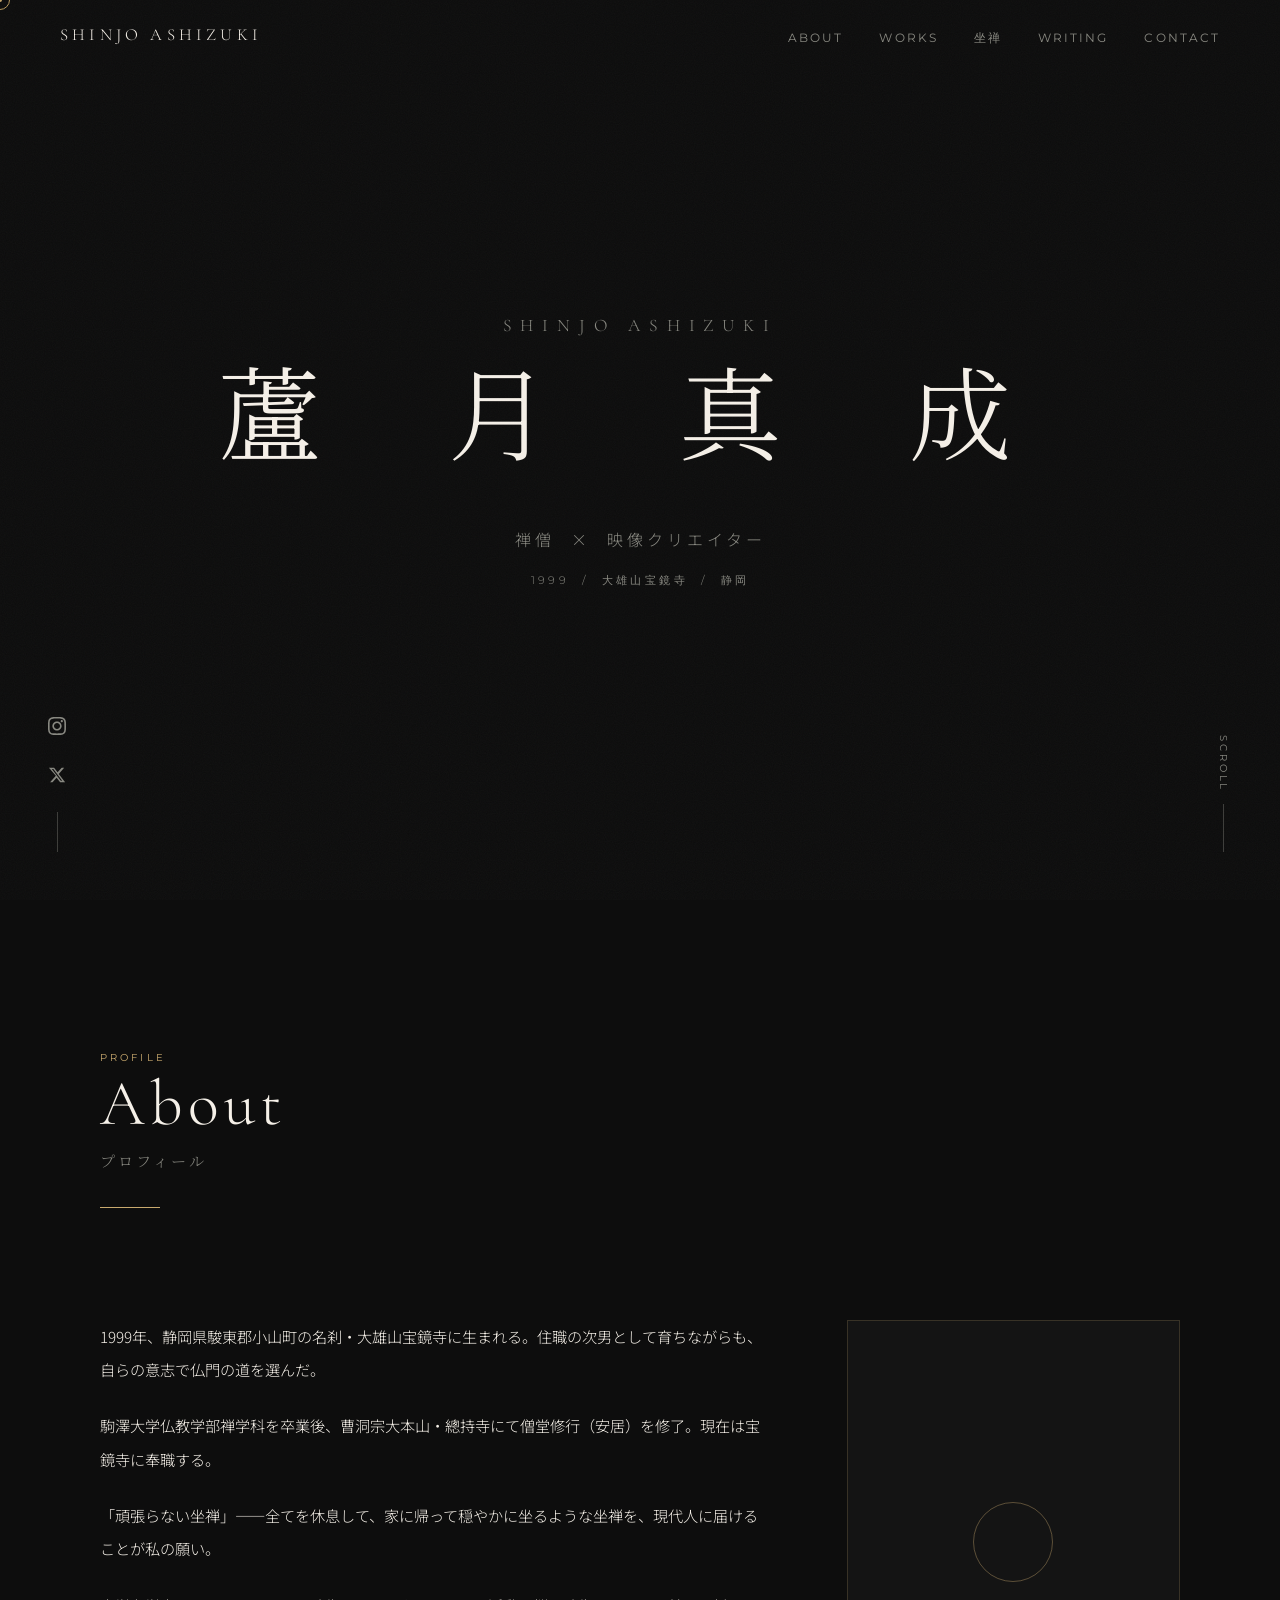
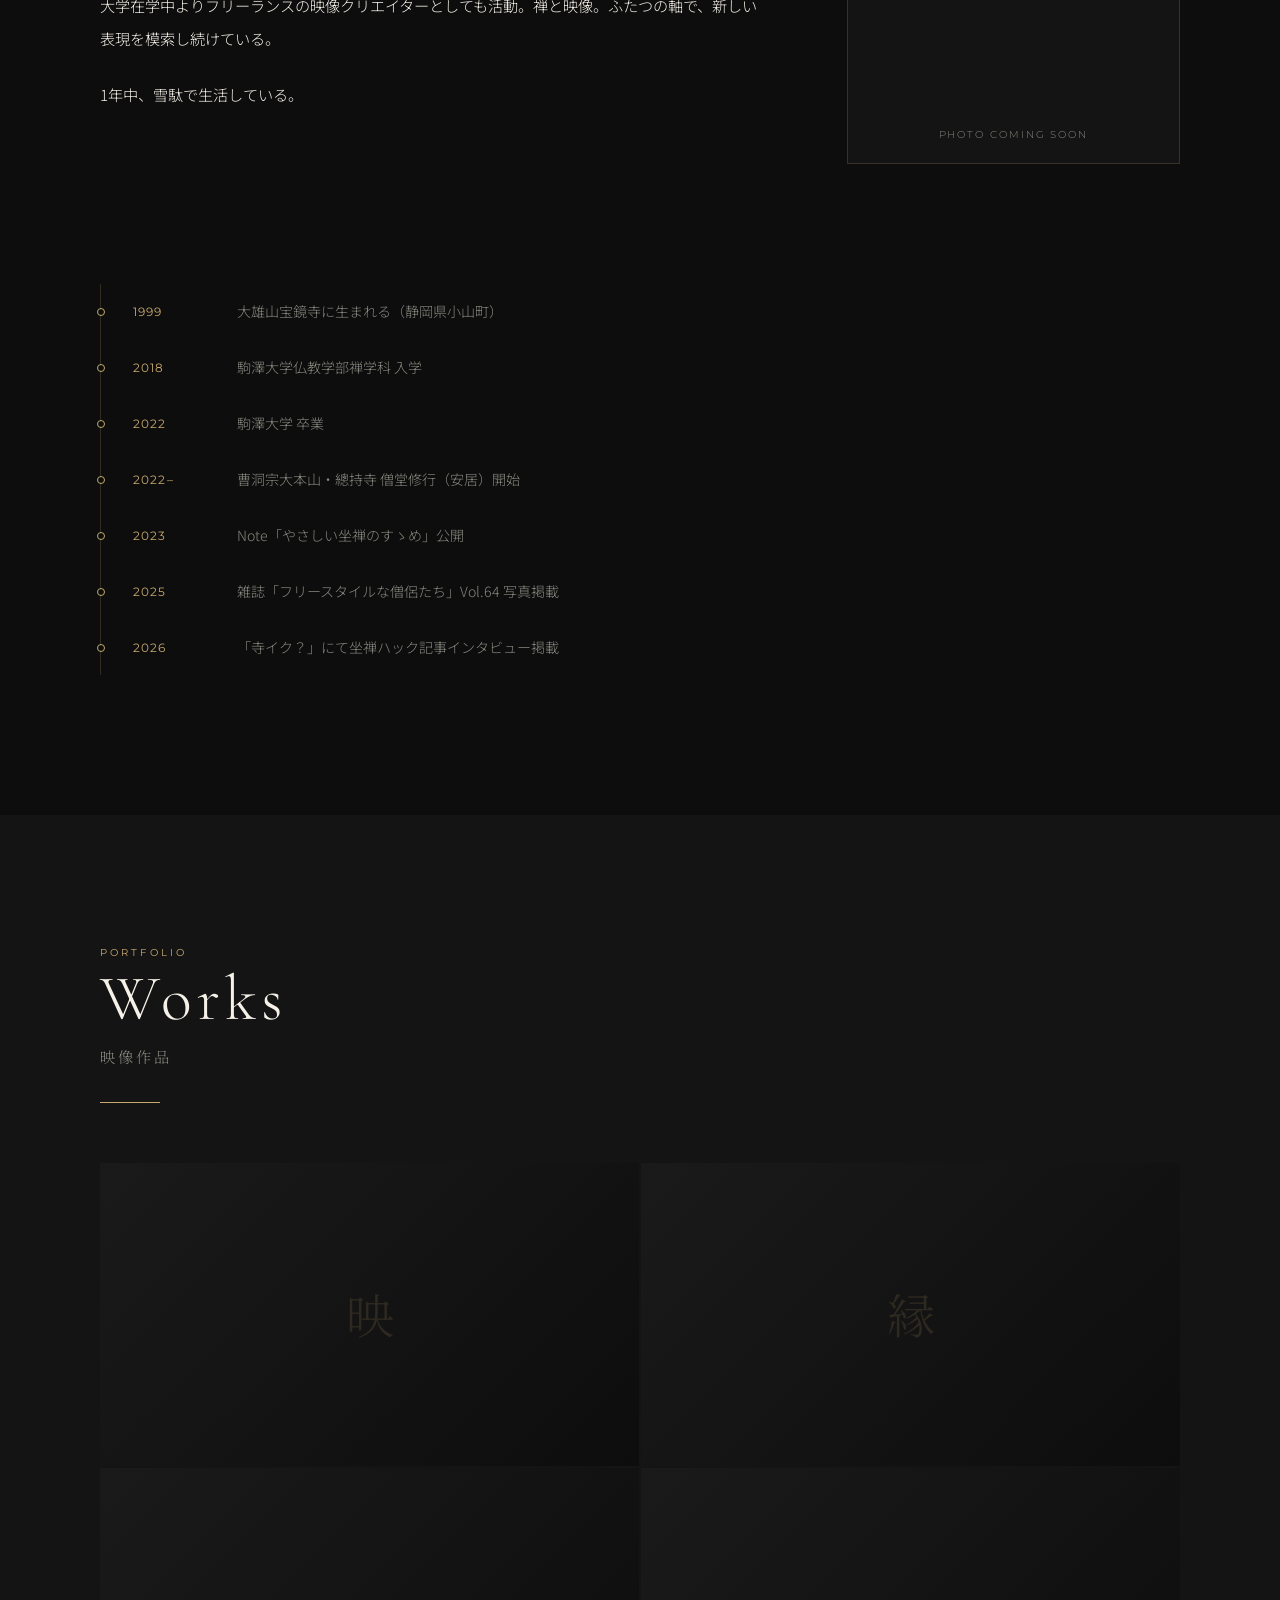
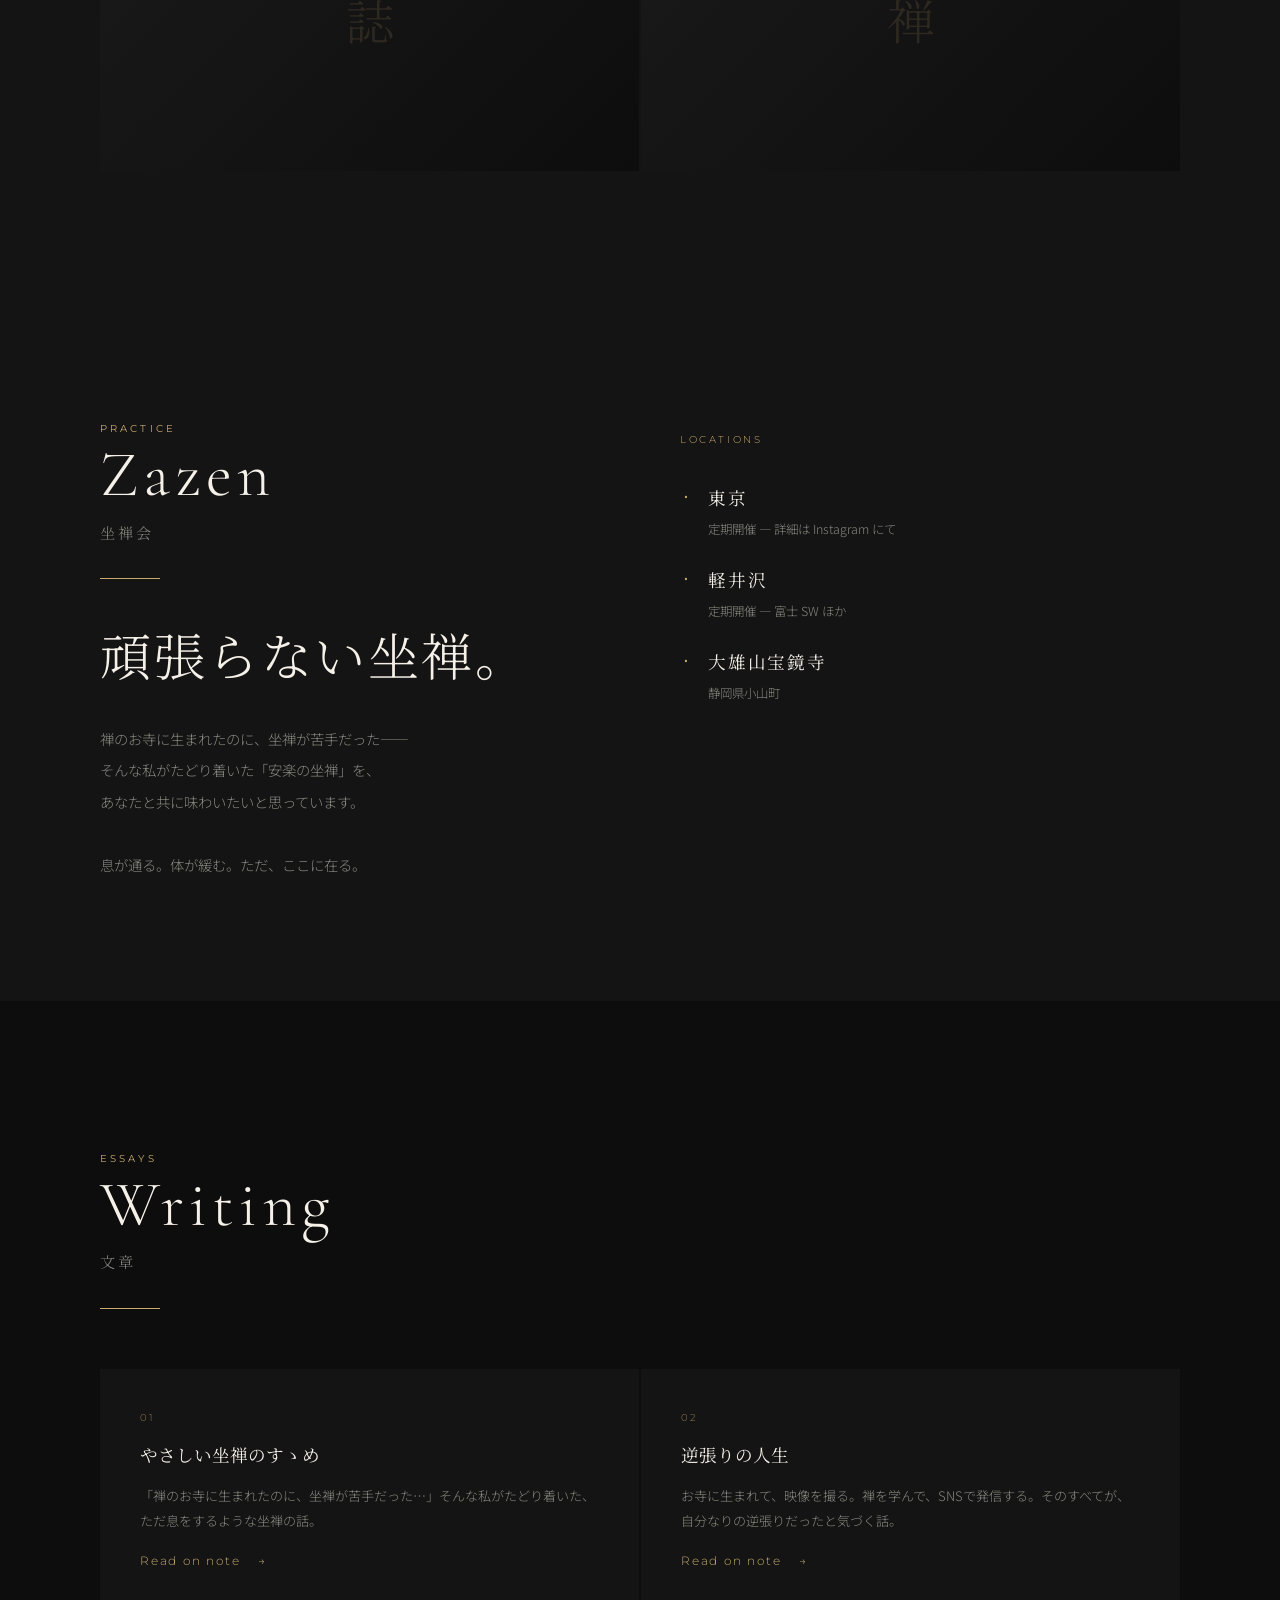
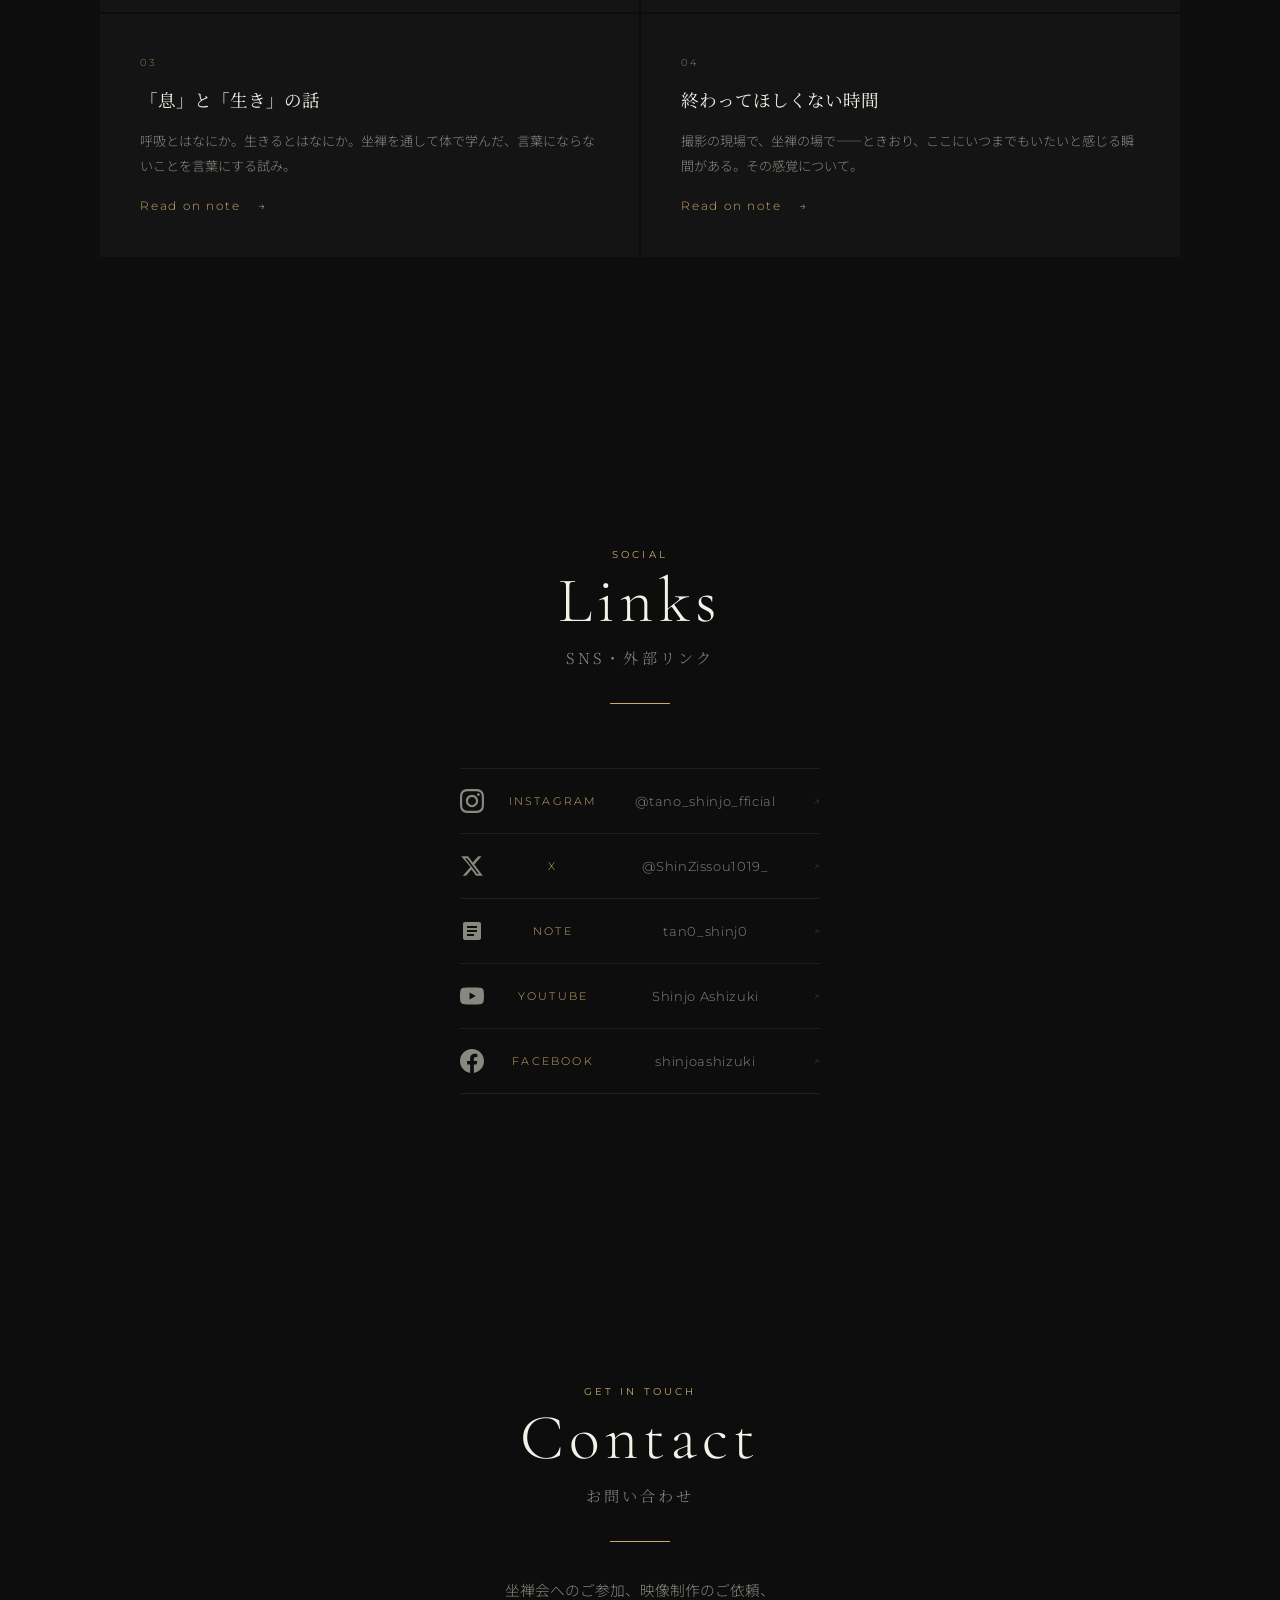
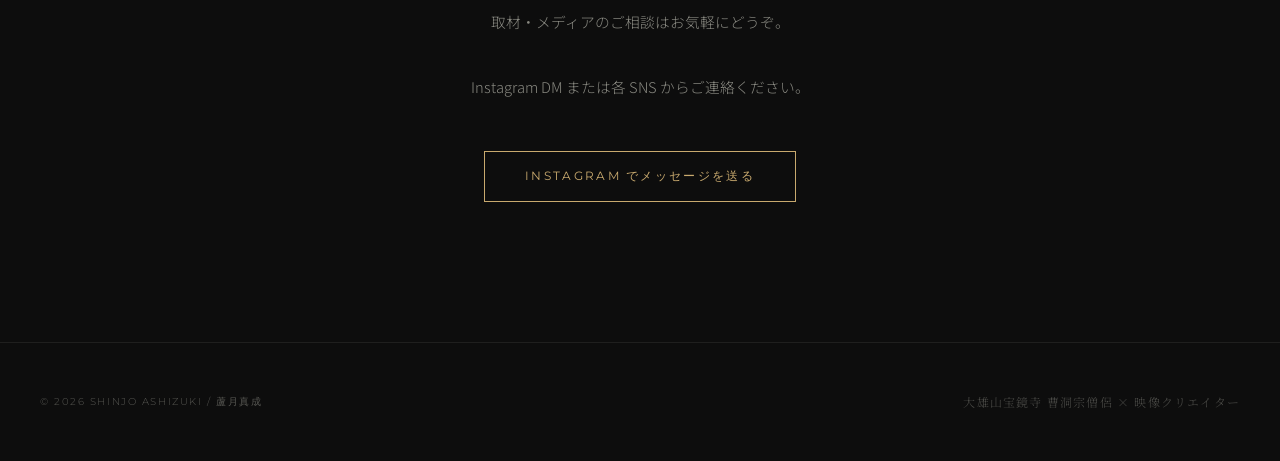
==== commit 01f2129b: "蘆月真成 個人ポートフォリオサイト Modern Zen-themed single-page portfolio for 蘆月真成（Shinjo Ashizuki）. Implements all " ====
--- a/index.html
+++ b/index.html
@@ -1,373 +1,418 @@
 <!DOCTYPE html>
 <html lang="ja">
 <head>
-  <meta charset="UTF-8">
-  <meta name="viewport" content="width=device-width, initial-scale=1.0">
-  <title>竹之下地蔵尊 大雄山宝鏡寺｜静岡県小山町・曹洞宗</title>
-  <meta name="description" content="大雄山宝鏡寺は富士山・金時山の麓、静岡県小山町竹之下に位置する曹洞宗の寺院です。延命地蔵菩薩（県指定文化財）を御本尊に、坐禅会・御祈祷・御供養を承っております。">
-  <meta property="og:site_name" content="大雄山宝鏡寺">
-  <meta property="og:type" content="website">
-  <meta property="og:title" content="竹之下地蔵尊 大雄山宝鏡寺｜静岡県小山町・曹洞宗">
-  <meta property="og:description" content="大雄山宝鏡寺は富士山・金時山の麓、静岡県小山町竹之下に位置する曹洞宗の寺院です。延命地蔵菩薩（県指定文化財）を御本尊に、坐禅会・御祈祷・御供養を承っております。">
-  <meta property="og:image" content="/assets/images/ogp.jpg">
-  <meta property="og:locale" content="ja_JP">
-  <meta property="og:locale:alternate" content="en_US">
-  <link rel="preconnect" href="https://fonts.googleapis.com">
-  <link rel="preconnect" href="https://fonts.gstatic.com" crossorigin>
-  <link href="https://fonts.googleapis.com/css2?family=Noto+Serif+JP:wght@300;400;500;700&family=Noto+Sans+JP:wght@300;400;500&family=Shippori+Mincho+B1:wght@400;700;800&display=swap" rel="stylesheet">
-  <link rel="stylesheet" href="css/reset.css">
-  <link rel="stylesheet" href="css/variables.css">
-  <link rel="stylesheet" href="css/base.css">
-  <link rel="stylesheet" href="css/nav.css">
-  <link rel="stylesheet" href="css/footer.css">
-  <link rel="stylesheet" href="css/season.css">
-  <link rel="stylesheet" href="css/pages/home.css">
+  <meta charset="UTF-8" />
+  <meta name="viewport" content="width=device-width, initial-scale=1.0" />
+  <title>蘆月真成 | 禅僧 × 映像クリエイター</title>
+  <meta name="description" content="蘆月真成（Shinjo Ashizuki）— 禅僧・映像クリエイター。曹洞宗僧侶として「頑張らない坐禅」を現代人に届けながら、映像制作の世界でも活動する26歳。" />
+  <meta property="og:title" content="蘆月真成 | 禅僧 × 映像クリエイター" />
+  <meta property="og:description" content="坐る。撮る。ただ、それだけ。" />
+  <meta property="og:type" content="website" />
+  <link rel="preconnect" href="https://fonts.googleapis.com" />
+  <link rel="preconnect" href="https://fonts.gstatic.com" crossorigin />
+  <link href="https://fonts.googleapis.com/css2?family=Noto+Serif+JP:wght@300;400;700&family=Noto+Sans+JP:wght@300;400&family=Cormorant+Garamond:ital,wght@0,300;0,600;1,300&family=Montserrat:wght@300;400&display=swap" rel="stylesheet" />
+  <link rel="stylesheet" href="css/style.css" />
+  <link rel="stylesheet" href="css/animations.css" />
 </head>
-<body>
-
-<!-- ===== Navigation ===== -->
-<header id="nav">
-  <a class="nav-logo" href="index.html">
-    <span class="nav-logo-text">大雄山宝鏡寺</span>
-    <span class="nav-logo-sub">DAIYUZAN HOKYOJI</span>
-  </a>
-  <nav class="nav-links" aria-label="メインナビゲーション">
-    <a class="nav-link" href="about.html" data-i18n="nav.about">宝鏡寺について</a>
-    <a class="nav-link" href="honzon.html" data-i18n="nav.honzon">御本尊</a>
-    <a class="nav-link" href="events.html" data-i18n="nav.events">年間行事</a>
-    <a class="nav-link" href="practice.html" data-i18n="nav.practice">参禅</a>
-    <a class="nav-link" href="service.html" data-i18n="nav.service">御供養・御祈祷</a>
-    <a class="nav-link" href="access.html" data-i18n="nav.access">アクセス</a>
-    <div class="lang-switcher">
-      <button class="lang-btn active" data-lang="ja" onclick="setLang('ja')">JA</button>
-      <span class="lang-divider">|</span>
-      <button class="lang-btn" data-lang="en" onclick="setLang('en')">EN</button>
-    </div>
+<body class="loading">
+
+  <!-- Loading Screen -->
+  <div id="loader">
+    <span class="loader-kanji">禅</span>
+  </div>
+
+  <!-- Custom Cursor -->
+  <div class="cursor"></div>
+  <div class="cursor-dot"></div>
+  <div class="cursor-play-text">PLAY</div>
+
+  <!-- Navigation -->
+  <nav class="nav">
+    <a href="#home" class="nav-logo">SHINJO ASHIZUKI</a>
+    <ul class="nav-links">
+      <li><a href="#about">About</a></li>
+      <li><a href="#works">Works</a></li>
+      <li><a href="#zazen">坐禅</a></li>
+      <li><a href="#writing">Writing</a></li>
+      <li><a href="#contact">Contact</a></li>
+    </ul>
+    <button class="nav-hamburger" aria-label="メニューを開く">
+      <span></span><span></span><span></span>
+    </button>
   </nav>
-  <button class="hamburger" id="hamburger" aria-label="メニューを開く">
-    <span></span><span></span><span></span>
-  </button>
-</header>
-
-<!-- モバイルメニュー -->
-<div class="mobile-menu" id="mobile-menu" aria-hidden="true">
-  <a class="nav-link" href="about.html" data-i18n="nav.about">宝鏡寺について</a>
-  <a class="nav-link" href="honzon.html" data-i18n="nav.honzon">御本尊</a>
-  <a class="nav-link" href="events.html" data-i18n="nav.events">年間行事</a>
-  <a class="nav-link" href="practice.html" data-i18n="nav.practice">参禅</a>
-  <a class="nav-link" href="service.html" data-i18n="nav.service">御供養・御祈祷</a>
-  <a class="nav-link" href="access.html" data-i18n="nav.access">アクセス</a>
-  <div class="lang-switcher">
-    <button class="lang-btn active" data-lang="ja" onclick="setLang('ja')">JA</button>
-    <span class="lang-divider">|</span>
-    <button class="lang-btn" data-lang="en" onclick="setLang('en')">EN</button>
+
+  <!-- Mobile fullscreen menu -->
+  <div class="nav-mobile-menu">
+    <a href="#about">About</a>
+    <a href="#works">Works</a>
+    <a href="#zazen">坐禅</a>
+    <a href="#writing">Writing</a>
+    <a href="#contact">Contact</a>
   </div>
-</div>
-
-<main>
-
-  <!-- ===== Hero ===== -->
-  <section class="hero" aria-label="ヒーローセクション">
-    <div class="hero-bg" id="hero-bg"></div>
-    <div class="hero-overlay" id="hero-overlay"></div>
-    <svg class="hero-kamon" viewBox="0 0 200 200" xmlns="http://www.w3.org/2000/svg" aria-hidden="true">
-      <circle cx="100" cy="100" r="90" fill="none" stroke="white" stroke-width="1"/>
-      <circle cx="100" cy="100" r="70" fill="none" stroke="white" stroke-width="0.5"/>
-      <circle cx="100" cy="100" r="50" fill="none" stroke="white" stroke-width="1"/>
-      <line x1="100" y1="10" x2="100" y2="190" stroke="white" stroke-width="0.5"/>
-      <line x1="10" y1="100" x2="190" y2="100" stroke="white" stroke-width="0.5"/>
-    </svg>
-    <canvas class="hero-particle-canvas" id="hero-particles" aria-hidden="true"></canvas>
-    <div class="hero-content">
-      <span class="hero-label" data-i18n="hero.label">DAIYUZAN HOKYOJI</span>
-      <div class="hero-line" aria-hidden="true"></div>
-      <h1 class="hero-title" data-i18n="hero.title">大雄山 宝鏡寺</h1>
-      <p class="hero-subtitle" data-i18n="hero.subtitle">竹之下地蔵尊</p>
-      <span class="hero-badge" data-i18n="hero.badge">曹洞宗 ｜ 創建 天平19年</span>
-    </div>
-    <div class="scroll-indicator" aria-hidden="true">
-      <div class="scroll-line"></div>
-      <span data-i18n="hero.scroll">SCROLL</span>
-    </div>
-  </section>
-
-  <!-- ===== インフォバー ===== -->
-  <div class="info-bar">
-    <div class="container">
-      <div class="info-bar-inner anim-fade-up">
-        <span class="info-bar-item">
-          <span class="label">ACCESS</span>
-          <span data-i18n="info.access">足柄駅 徒歩7分</span>
-        </span>
-        <span class="info-bar-divider" aria-hidden="true">|</span>
-        <span class="info-bar-item">
-          <span class="label">TEL</span>
-          <a href="tel:0550760759" data-i18n="info.tel">0550-76-0759</a>
-        </span>
-        <span class="info-bar-divider" aria-hidden="true">|</span>
-        <span class="info-bar-item">
-          <span class="label">OPEN</span>
-          <span data-i18n="info.hours">9:00〜16:00</span>
-        </span>
-      </div>
-    </div>
-  </div>
-
-  <!-- ===== 宝鏡寺についてセクション ===== -->
-  <section class="about-section section" aria-labelledby="about-title">
-    <div class="gold-separator" aria-hidden="true"></div>
-    <div class="about-photo-wrap anim-fade-up">
-      <div class="about-photo-bg" role="img" aria-label="宝鏡寺 本堂">宝鏡寺</div>
-      <div class="about-photo-overlay">
-        <p class="about-photo-caption" data-i18n="about.caption">大雄山 宝鏡寺</p>
-      </div>
-    </div>
-    <div class="container">
-      <div class="about-text-block">
-        <span class="section-label anim-fade-up" data-i18n="about.label">ABOUT</span>
-        <div class="section-title-wrap anim-fade-up">
-          <h2 class="section-title" id="about-title" data-i18n="about.title">宝鏡寺について</h2>
-        </div>
-        <p class="about-lead anim-fade-up delay-2">
-          大雄山宝鏡寺（ほうきょうじ）は、天平19年（747年）創建の曹洞宗寺院です。富士山・金時山の麓、静岡県小山町竹之下に位置し、「竹之下のお地蔵さん」として地域に親しまれています。山号「大雄山」は曹洞宗の精神を表し、延命地蔵菩薩を御本尊として人々の祈りを受け続けてきました。
-        </p>
-        <div style="margin-top:40px;" class="anim-fade-up delay-3">
-          <a class="btn-outline" href="about.html">宝鏡寺について詳しく</a>
-        </div>
-      </div>
-    </div>
-  </section>
-
-  <!-- ===== 御本尊セクション ===== -->
-  <section class="honzon-section section" aria-labelledby="honzon-title">
-    <div class="gold-separator" aria-hidden="true"></div>
-    <div class="honzon-bg-text" aria-hidden="true">地蔵</div>
-    <div class="container">
-      <span class="section-label anim-fade-up" data-i18n="honzon.label">MAIN DEITY</span>
-      <div class="honzon-inner">
-        <div class="honzon-photo-wrap anim-slide-left">
-          <div class="honzon-photo-bg" role="img" aria-label="御本尊 延命地蔵菩薩像">🪔</div>
-        </div>
-        <div class="honzon-text anim-slide-right">
-          <div class="section-title-wrap">
-            <h2 class="section-title honzon-title-main" id="honzon-title" data-i18n="honzon.title">御本尊 延命地蔵菩薩</h2>
-          </div>
-          <p class="honzon-title-sub" data-i18n="honzon.tradition">伝 聖徳太子 御神作</p>
-          <p class="honzon-desc">
-            延命地蔵尊は聖徳太子の御作と伝えられており、数多の霊験あらたかとして今に伝わります。初地蔵・大祭には各地から篤信者の参拝が続いています。町の人々から「竹之下のお地蔵さん」と親しまれ、現代においても由緒あるパワースポットとして知られています。
-          </p>
-          <a class="link-arrow" href="honzon.html">御本尊について詳しく</a>
-        </div>
-      </div>
-    </div>
-    <div class="gold-separator" aria-hidden="true"></div>
-  </section>
-
-  <!-- ===== 年間行事セクション ===== -->
-  <section class="events-section section" aria-labelledby="events-title">
-    <div class="container">
-      <div class="section-header">
-        <span class="section-label anim-fade-up" data-i18n="events.label">ANNUAL EVENTS</span>
-        <div class="section-title-wrap anim-fade-up">
-          <h2 class="section-title" id="events-title" data-i18n="events.title">年間行事</h2>
-        </div>
-      </div>
-      <div class="events-grid">
-        <article class="event-card anim-scale-in delay-1">
-          <div class="event-card-img-wrap">
-            <div class="event-card-placeholder" role="img" aria-label="初地蔵供養">🕯</div>
-            <div class="event-card-overlay"></div>
-          </div>
-          <div class="event-card-body">
-            <p class="event-card-date" data-i18n="events.hatsujizo.date">1月 23日・24日</p>
-            <h3 class="event-card-name" data-i18n="events.hatsujizo.name">初地蔵供養</h3>
-            <p class="event-card-desc" data-i18n="events.hatsujizo.desc">新年最初の縁日。大般若転読・先祖供養。</p>
-          </div>
-        </article>
-        <article class="event-card anim-scale-in delay-2">
-          <div class="event-card-img-wrap">
-            <div class="event-card-placeholder" role="img" aria-label="竹之下地蔵尊大祭">🥁</div>
-            <div class="event-card-overlay"></div>
-          </div>
-          <div class="event-card-body">
-            <p class="event-card-date" data-i18n="events.taisai.date">8月 23日・24日</p>
-            <h3 class="event-card-name" data-i18n="events.taisai.name">竹之下地蔵尊大祭</h3>
-            <p class="event-card-desc" data-i18n="events.taisai.desc">夏の大祭。相撲奉納・大般若祈祷。</p>
-          </div>
-        </article>
-        <article class="event-card anim-scale-in delay-3">
-          <div class="event-card-img-wrap">
-            <div class="event-card-placeholder" role="img" aria-label="紅葉ライトアップ 竹あかり">🍂</div>
-            <div class="event-card-overlay"></div>
-          </div>
-          <div class="event-card-body">
-            <p class="event-card-date" data-i18n="events.koyo.date">11月（勤労感謝の日前後）</p>
-            <h3 class="event-card-name" data-i18n="events.koyo.name">紅葉ライトアップ</h3>
-            <p class="event-card-desc" data-i18n="events.koyo.desc">竹あかりと紅葉の幻想的な夜。</p>
-          </div>
-        </article>
-      </div>
-      <div style="text-align:center; margin-top:48px;" class="anim-fade-up">
-        <a class="link-arrow" href="events.html">年間行事をすべて見る</a>
-      </div>
-    </div>
-  </section>
-
-  <!-- ===== 参禅セクション ===== -->
-  <section class="zazen-section section" aria-labelledby="zazen-title">
-    <div class="gold-separator" aria-hidden="true"></div>
-    <div class="zazen-bg" aria-hidden="true"></div>
-    <div class="container">
-      <div class="zazen-content">
-        <span class="section-label anim-fade-up" data-i18n="zazen.label">PRACTICE</span>
-        <div class="section-title-wrap anim-fade-up" style="display:block; text-align:center;">
-          <h2 class="section-title" id="zazen-title" data-i18n="zazen.title" style="color:var(--white);">参禅・坐禅会</h2>
-        </div>
-        <p class="zazen-quote anim-fade-up delay-1" data-i18n="zazen.quote">やさしい坐禅</p>
-        <p class="zazen-desc anim-fade-up delay-2" data-i18n="zazen.desc">初心者の方も、どなたでもお気軽にご参加ください。</p>
-        <div class="anim-fade-up delay-3">
-          <a class="btn-primary" href="practice.html" data-i18n="zazen.btn">坐禅会について</a>
-        </div>
-      </div>
-    </div>
-    <div class="gold-separator" aria-hidden="true"></div>
-  </section>
-
-  <!-- ===== NEWSセクション ===== -->
-  <section class="news-section section" aria-labelledby="news-title">
-    <div class="container">
-      <div class="news-header anim-fade-up">
-        <span class="section-label" id="news-title" data-i18n="news.label">NEWS</span>
-      </div>
-      <!-- TODO: 実際のお知らせに差し替え -->
-      <ul class="news-list anim-fade-up">
-        <li class="news-item">
-          <time class="news-date" datetime="2025-11-18">2025.11.18</time>
-          <a class="news-title" href="events.html">紅葉ライトアップのお知らせ（11月21日・22日）</a>
-        </li>
-        <li class="news-item">
-          <time class="news-date" datetime="2025-08-01">2025.08.01</time>
-          <a class="news-title" href="events.html">8月大祭のご案内（8月23日・24日）</a>
-        </li>
-        <li class="news-item">
-          <time class="news-date" datetime="2025-03-15">2025.03.15</time>
-          <a class="news-title" href="practice.html">春季坐禅会のスケジュールを公開しました</a>
-        </li>
-        <li class="news-item">
-          <time class="news-date" datetime="2025-01-10">2025.01.10</time>
-          <a class="news-title" href="events.html">初地蔵供養のご案内（1月23日・24日）</a>
-        </li>
-      </ul>
-      <div class="anim-fade-up">
-        <a class="link-arrow" href="events.html" data-i18n="news.more">すべてのお知らせを見る</a>
-      </div>
-    </div>
-  </section>
-
-  <!-- ===== アクセスセクション ===== -->
-  <section class="home-access-section" aria-labelledby="access-title">
-    <div class="container" style="padding-top:120px;">
-      <span class="section-label anim-fade-up" data-i18n="access.label">ACCESS</span>
-      <div class="section-title-wrap anim-fade-up">
-        <h2 class="section-title" id="access-title" data-i18n="access.title">アクセス</h2>
-      </div>
-    </div>
-    <div class="home-map-wrap anim-fade-up">
-      <iframe
-        src="https://www.google.com/maps/embed?pb=!1m18!1m12!1m3!1d812.8037754027955!2d138.98268396960427!3d35.32995349999999!2m3!1f0!2f0!3f0!3m2!1i1024!2i768!4f13.1!3m3!1m2!1s0x601ab7699f7af809%3A0x3eb07fd41b9fde0a!2z5a6u5YWD5bGx5a6u5YGl5a65!5e0!3m2!1sja!2sjp!4v1715600000000"
-        width="100%"
-        height="450"
-        style="border:0; display:block;"
-        allowfullscreen
-        loading="lazy"
-        referrerpolicy="no-referrer-when-downgrade"
-        title="宝鏡寺 地図">
-      </iframe>
-    </div>
-    <div class="container">
-      <div class="home-access-info anim-fade-up">
-        <p class="home-access-name">大雄山宝鏡寺</p>
-        <p class="home-access-addr">〒410-1313 静岡県駿東郡小山町竹之下1462</p>
-        <div class="home-access-items">
-          <div class="home-access-item">
-            <span class="home-access-item-label">電車</span>
-            <span class="home-access-item-value">JR御殿場線「足柄駅」徒歩約7分</span>
-            <span class="access-warn">⚠️ 小田急線「足柄駅」とは異なります</span>
-          </div>
-          <div class="home-access-item">
-            <span class="home-access-item-label">お車</span>
-            <span class="home-access-item-value">御殿場ICより約15分</span>
-          </div>
-          <div class="home-access-item">
-            <span class="home-access-item-label">駐車場</span>
-            <span class="home-access-item-value">約5台（無料）</span>
-          </div>
-        </div>
-        <div style="margin-top:36px;">
-          <a class="btn-outline" href="access.html">アクセス詳細・お問合わせ</a>
-        </div>
-      </div>
-    </div>
-  </section>
-
-</main>
-
-<!-- ===== Footer ===== -->
-<footer id="footer">
-  <div class="gold-separator" aria-hidden="true"></div>
-  <div class="container">
-    <div class="footer-inner">
-      <div class="footer-brand">
-        <span class="footer-logo-text">大雄山宝鏡寺</span>
-        <span class="footer-logo-sub">DAIYUZAN HOKYOJI</span>
-        <address class="footer-address">
-          〒410-1313<br>
-          静岡県駿東郡小山町竹之下1462<br>
-          Tel: <a href="tel:0550760759">0550-76-0759</a><br>
-          Fax: 0550-76-0779
-        </address>
-      </div>
-      <div>
-        <p class="footer-nav-title">MENU</p>
-        <ul class="footer-nav-list">
-          <li><a class="footer-nav-link" href="about.html" data-i18n="nav.about">宝鏡寺について</a></li>
-          <li><a class="footer-nav-link" href="honzon.html" data-i18n="nav.honzon">御本尊</a></li>
-          <li><a class="footer-nav-link" href="events.html" data-i18n="nav.events">年間行事</a></li>
-          <li><a class="footer-nav-link" href="practice.html" data-i18n="nav.practice">参禅</a></li>
-          <li><a class="footer-nav-link" href="service.html" data-i18n="nav.service">御供養・御祈祷</a></li>
-          <li><a class="footer-nav-link" href="access.html" data-i18n="nav.access">アクセス</a></li>
-        </ul>
-      </div>
-      <div>
-        <p class="footer-sns-title">FOLLOW</p>
-        <ul class="footer-sns-list">
-          <li>
-            <a class="footer-sns-link" href="https://www.instagram.com/takenoshita_no_ojizosan/" target="_blank" rel="noopener noreferrer">
-              <svg class="footer-sns-icon" viewBox="0 0 24 24" xmlns="http://www.w3.org/2000/svg" aria-hidden="true">
-                <path d="M12 2.163c3.204 0 3.584.012 4.85.07 3.252.148 4.771 1.691 4.919 4.919.058 1.265.069 1.645.069 4.849 0 3.205-.012 3.584-.069 4.849-.149 3.225-1.664 4.771-4.919 4.919-1.266.058-1.644.07-4.85.07-3.204 0-3.584-.012-4.849-.07-3.26-.149-4.771-1.699-4.919-4.92-.058-1.265-.07-1.644-.07-4.849 0-3.204.013-3.583.07-4.849.149-3.227 1.664-4.771 4.919-4.919 1.266-.057 1.645-.069 4.849-.069zm0-2.163c-3.259 0-3.667.014-4.947.072-4.358.2-6.78 2.618-6.98 6.98-.059 1.281-.073 1.689-.073 4.948 0 3.259.014 3.668.072 4.948.2 4.358 2.618 6.78 6.98 6.98 1.281.058 1.689.072 4.948.072 3.259 0 3.668-.014 4.948-.072 4.354-.2 6.782-2.618 6.979-6.98.059-1.28.073-1.689.073-4.948 0-3.259-.014-3.667-.072-4.947-.196-4.354-2.617-6.78-6.979-6.98-1.281-.059-1.69-.073-4.949-.073zm0 5.838c-3.403 0-6.162 2.759-6.162 6.162s2.759 6.163 6.162 6.163 6.162-2.759 6.162-6.163c0-3.403-2.759-6.162-6.162-6.162zm0 10.162c-2.209 0-4-1.79-4-4 0-2.209 1.791-4 4-4s4 1.791 4 4c0 2.21-1.791 4-4 4zm6.406-11.845c-.796 0-1.441.645-1.441 1.44s.645 1.44 1.441 1.44c.795 0 1.439-.645 1.439-1.44s-.644-1.44-1.439-1.44z"/>
-              </svg>
-              Instagram
-            </a>
-          </li>
-          <li>
-            <a class="footer-sns-link" href="https://www.facebook.com/profile.php?id=100064792773777" target="_blank" rel="noopener noreferrer">
-              <svg class="footer-sns-icon" viewBox="0 0 24 24" xmlns="http://www.w3.org/2000/svg" aria-hidden="true">
-                <path d="M24 12.073c0-6.627-5.373-12-12-12s-12 5.373-12 12c0 5.99 4.388 10.954 10.125 11.854v-8.385H7.078v-3.47h3.047V9.43c0-3.007 1.792-4.669 4.533-4.669 1.312 0 2.686.235 2.686.235v2.953H15.83c-1.491 0-1.956.925-1.956 1.874v2.25h3.328l-.532 3.47h-2.796v8.385C19.612 23.027 24 18.062 24 12.073z"/>
-              </svg>
-              Facebook
-            </a>
-          </li>
-        </ul>
-      </div>
-    </div>
-    <div class="footer-bottom">
-      <p class="footer-copy" data-i18n="footer.copy">© 大雄山宝鏡寺 All Rights Reserved.</p>
-    </div>
-  </div>
-</footer>
-
-<script src="js/season.js"></script>
-<script src="js/i18n.js"></script>
-<script src="js/main.js"></script>
+
+  <!-- Page Content -->
+  <div class="page-content">
+
+    <!-- ==================
+         HERO
+    =================== -->
+    <section id="home">
+      <div class="hero-content hero-stagger">
+        <p class="hero-name-en">Shinjo Ashizuki</p>
+        <h1 class="hero-name-jp">蘆 月 真 成</h1>
+        <div class="hero-line"></div>
+        <p class="hero-subtitle">禅僧 &nbsp;×&nbsp; 映像クリエイター</p>
+        <p class="hero-meta">1999 &nbsp;/&nbsp; 大雄山宝鏡寺 &nbsp;/&nbsp; 静岡</p>
+      </div>
+
+      <!-- SNS left -->
+      <div class="hero-sns hero-side-fade">
+        <a href="https://www.instagram.com/tano_shinjo_fficial/" target="_blank" rel="noopener" aria-label="Instagram">
+          <svg viewBox="0 0 24 24" xmlns="http://www.w3.org/2000/svg">
+            <path d="M12 2.163c3.204 0 3.584.012 4.85.07 3.252.148 4.771 1.691 4.919 4.919.058 1.265.069 1.645.069 4.849 0 3.205-.012 3.584-.069 4.849-.149 3.225-1.664 4.771-4.919 4.919-1.266.058-1.644.07-4.85.07-3.204 0-3.584-.012-4.849-.07-3.26-.149-4.771-1.699-4.919-4.92-.058-1.265-.07-1.644-.07-4.849 0-3.204.013-3.583.07-4.849.149-3.227 1.664-4.771 4.919-4.919 1.266-.057 1.645-.069 4.849-.069zm0-2.163c-3.259 0-3.667.014-4.947.072-4.358.2-6.78 2.618-6.98 6.98-.059 1.281-.073 1.689-.073 4.948 0 3.259.014 3.668.072 4.948.2 4.358 2.618 6.78 6.98 6.98 1.281.058 1.689.072 4.948.072 3.259 0 3.668-.014 4.948-.072 4.354-.2 6.782-2.618 6.979-6.98.059-1.28.073-1.689.073-4.948 0-3.259-.014-3.667-.072-4.947-.196-4.354-2.617-6.78-6.979-6.98-1.281-.059-1.69-.073-4.949-.073zm0 5.838c-3.403 0-6.162 2.759-6.162 6.162s2.759 6.163 6.162 6.163 6.162-2.759 6.162-6.163c0-3.403-2.759-6.162-6.162-6.162zm0 10.162c-2.209 0-4-1.79-4-4 0-2.209 1.791-4 4-4s4 1.791 4 4c0 2.21-1.791 4-4 4zm6.406-11.845c-.796 0-1.441.645-1.441 1.44s.645 1.44 1.441 1.44c.795 0 1.439-.645 1.439-1.44s-.644-1.44-1.439-1.44z"/>
+          </svg>
+        </a>
+        <a href="https://twitter.com/ShinZissou1019_" target="_blank" rel="noopener" aria-label="X (Twitter)">
+          <svg viewBox="0 0 24 24" xmlns="http://www.w3.org/2000/svg">
+            <path d="M18.244 2.25h3.308l-7.227 8.26 8.502 11.24H16.17l-4.714-6.231-5.401 6.231H2.747l7.73-8.835L1.254 2.25H8.08l4.713 6.231zm-1.161 17.52h1.833L7.084 4.126H5.117z"/>
+          </svg>
+        </a>
+      </div>
+
+      <!-- Scroll indicator -->
+      <div class="hero-scroll hero-side-fade">
+        <span class="hero-scroll-text">SCROLL</span>
+        <div class="hero-scroll-line"></div>
+      </div>
+    </section>
+
+    <!-- ==================
+         ABOUT
+    =================== -->
+    <section id="about">
+      <div class="about-header fade-in">
+        <span class="section-label">Profile</span>
+        <h2 class="section-title-en">About</h2>
+        <p class="section-title-jp">プロフィール</p>
+        <div class="section-divider"></div>
+      </div>
+
+      <div class="about-body">
+        <div class="about-text fade-in fade-in-delay-1">
+          <p>
+            1999年、静岡県駿東郡小山町の名刹・大雄山宝鏡寺に生まれる。住職の次男として育ちながらも、自らの意志で仏門の道を選んだ。
+          </p>
+          <p>
+            駒澤大学仏教学部禅学科を卒業後、曹洞宗大本山・總持寺にて僧堂修行（安居）を修了。現在は宝鏡寺に奉職する。
+          </p>
+          <p>
+            「頑張らない坐禅」——全てを休息して、家に帰って穏やかに坐るような坐禅を、現代人に届けることが私の願い。
+          </p>
+          <p>
+            大学在学中よりフリーランスの映像クリエイターとしても活動。禅と映像。ふたつの軸で、新しい表現を模索し続けている。
+          </p>
+          <p>
+            1年中、雪駄で生活している。
+          </p>
+        </div>
+
+        <div class="about-photo-wrap fade-in fade-in-delay-2">
+          <div class="photo-placeholder">
+            <span class="photo-placeholder-text">Photo Coming Soon</span>
+          </div>
+        </div>
+      </div>
+
+      <!-- Timeline -->
+      <div class="fade-in fade-in-delay-2">
+        <div class="timeline">
+          <div class="timeline-item">
+            <span class="timeline-year">1999</span>
+            <span class="timeline-desc">大雄山宝鏡寺に生まれる（静岡県小山町）</span>
+          </div>
+          <div class="timeline-item">
+            <span class="timeline-year">2018</span>
+            <span class="timeline-desc">駒澤大学仏教学部禅学科 入学</span>
+          </div>
+          <div class="timeline-item">
+            <span class="timeline-year">2022</span>
+            <span class="timeline-desc">駒澤大学 卒業</span>
+          </div>
+          <div class="timeline-item">
+            <span class="timeline-year">2022–</span>
+            <span class="timeline-desc">曹洞宗大本山・總持寺 僧堂修行（安居）開始</span>
+          </div>
+          <div class="timeline-item">
+            <span class="timeline-year">2023</span>
+            <span class="timeline-desc">Note「やさしい坐禅のすゝめ」公開</span>
+          </div>
+          <div class="timeline-item">
+            <span class="timeline-year">2025</span>
+            <span class="timeline-desc">雑誌「フリースタイルな僧侶たち」Vol.64 写真掲載</span>
+          </div>
+          <div class="timeline-item">
+            <span class="timeline-year">2026</span>
+            <span class="timeline-desc">「寺イク？」にて坐禅ハック記事インタビュー掲載</span>
+          </div>
+        </div>
+      </div>
+    </section>
+
+    <!-- ==================
+         WORKS
+    =================== -->
+    <section id="works" class="full-width">
+      <div class="works-inner">
+        <div class="fade-in">
+          <span class="section-label">Portfolio</span>
+          <h2 class="section-title-en">Works</h2>
+          <p class="section-title-jp">映像作品</p>
+          <div class="section-divider"></div>
+        </div>
+
+        <div class="works-grid">
+          <div class="work-card fade-in fade-in-delay-1" data-category="MV" data-year="2024">
+            <div class="work-thumb">
+              <div class="work-thumb-inner">
+                <span class="work-thumb-symbol">映</span>
+              </div>
+            </div>
+            <div class="work-overlay">
+              <span class="work-cat">Music Video</span>
+              <h3 class="work-title">片桐さくら「春にまぎれて」</h3>
+              <p class="work-role">Director</p>
+            </div>
+          </div>
+
+          <div class="work-card fade-in fade-in-delay-2" data-category="Photo" data-year="2024">
+            <div class="work-thumb">
+              <div class="work-thumb-inner">
+                <span class="work-thumb-symbol">縁</span>
+              </div>
+            </div>
+            <div class="work-overlay">
+              <span class="work-cat">Wedding</span>
+              <h3 class="work-title">和装ウェディング前撮り</h3>
+              <p class="work-role">Videographer / Photographer</p>
+            </div>
+          </div>
+
+          <div class="work-card fade-in fade-in-delay-3" data-category="Magazine" data-year="2025">
+            <div class="work-thumb">
+              <div class="work-thumb-inner">
+                <span class="work-thumb-symbol">誌</span>
+              </div>
+            </div>
+            <div class="work-overlay">
+              <span class="work-cat">Magazine</span>
+              <h3 class="work-title">フリースタイルな僧侶たち Vol.64</h3>
+              <p class="work-role">Photography</p>
+            </div>
+          </div>
+
+          <div class="work-card fade-in fade-in-delay-4" data-category="Documentary" data-year="2024">
+            <div class="work-thumb">
+              <div class="work-thumb-inner">
+                <span class="work-thumb-symbol">禅</span>
+              </div>
+            </div>
+            <div class="work-overlay">
+              <span class="work-cat">Documentary</span>
+              <h3 class="work-title">宝鏡寺 記録映像</h3>
+              <p class="work-role">Director / Cinematographer</p>
+            </div>
+          </div>
+        </div>
+      </div>
+    </section>
+
+    <!-- ==================
+         ZAZEN
+    =================== -->
+    <section id="zazen" class="full-width">
+      <div class="zazen-inner">
+        <div>
+          <div class="fade-in">
+            <span class="section-label">Practice</span>
+            <h2 class="section-title-en">Zazen</h2>
+            <p class="section-title-jp">坐禅会</p>
+            <div class="section-divider"></div>
+          </div>
+          <p class="zazen-copy fade-in fade-in-delay-1">頑張らない坐禅。</p>
+          <p class="zazen-body fade-in fade-in-delay-2">
+            禅のお寺に生まれたのに、坐禅が苦手だった——<br />
+            そんな私がたどり着いた「安楽の坐禅」を、<br />
+            あなたと共に味わいたいと思っています。<br />
+            <br />
+            息が通る。体が緩む。ただ、ここに在る。
+          </p>
+        </div>
+
+        <div class="zazen-venues fade-in fade-in-delay-2">
+          <p class="zazen-venue-label">Locations</p>
+          <ul class="zazen-venue-list">
+            <li class="zazen-venue-item">
+              <div>
+                <p class="zazen-venue-name">東京</p>
+                <p class="zazen-venue-detail">定期開催 — 詳細は Instagram にて</p>
+              </div>
+            </li>
+            <li class="zazen-venue-item">
+              <div>
+                <p class="zazen-venue-name">軽井沢</p>
+                <p class="zazen-venue-detail">定期開催 — 富士 SW ほか</p>
+              </div>
+            </li>
+            <li class="zazen-venue-item">
+              <div>
+                <p class="zazen-venue-name">大雄山宝鏡寺</p>
+                <p class="zazen-venue-detail">静岡県小山町</p>
+              </div>
+            </li>
+          </ul>
+        </div>
+      </div>
+    </section>
+
+    <!-- ==================
+         WRITING
+    =================== -->
+    <section id="writing">
+      <div class="fade-in">
+        <span class="section-label">Essays</span>
+        <h2 class="section-title-en">Writing</h2>
+        <p class="section-title-jp">文章</p>
+        <div class="section-divider"></div>
+      </div>
+
+      <div class="writing-grid">
+        <a class="writing-card fade-in fade-in-delay-1" href="https://note.com/tan0_shinj0/n/n0c22f8a346a2" target="_blank" rel="noopener">
+          <span class="writing-num">01</span>
+          <h3 class="writing-title">やさしい坐禅のすゝめ</h3>
+          <p class="writing-excerpt">「禅のお寺に生まれたのに、坐禅が苦手だった…」そんな私がたどり着いた、ただ息をするような坐禅の話。</p>
+          <span class="writing-arrow">Read on note &nbsp;<span>→</span></span>
+        </a>
+
+        <a class="writing-card fade-in fade-in-delay-2" href="https://note.com/tan0_shinj0" target="_blank" rel="noopener">
+          <span class="writing-num">02</span>
+          <h3 class="writing-title">逆張りの人生</h3>
+          <p class="writing-excerpt">お寺に生まれて、映像を撮る。禅を学んで、SNSで発信する。そのすべてが、自分なりの逆張りだったと気づく話。</p>
+          <span class="writing-arrow">Read on note &nbsp;<span>→</span></span>
+        </a>
+
+        <a class="writing-card fade-in fade-in-delay-3" href="https://note.com/tan0_shinj0" target="_blank" rel="noopener">
+          <span class="writing-num">03</span>
+          <h3 class="writing-title">「息」と「生き」の話</h3>
+          <p class="writing-excerpt">呼吸とはなにか。生きるとはなにか。坐禅を通して体で学んだ、言葉にならないことを言葉にする試み。</p>
+          <span class="writing-arrow">Read on note &nbsp;<span>→</span></span>
+        </a>
+
+        <a class="writing-card fade-in fade-in-delay-4" href="https://note.com/tan0_shinj0" target="_blank" rel="noopener">
+          <span class="writing-num">04</span>
+          <h3 class="writing-title">終わってほしくない時間</h3>
+          <p class="writing-excerpt">撮影の現場で、坐禅の場で——ときおり、ここにいつまでもいたいと感じる瞬間がある。その感覚について。</p>
+          <span class="writing-arrow">Read on note &nbsp;<span>→</span></span>
+        </a>
+      </div>
+    </section>
+
+    <!-- ==================
+         LINKS
+    =================== -->
+    <section id="links">
+      <div class="fade-in" style="text-align:center;">
+        <span class="section-label">Social</span>
+        <h2 class="section-title-en">Links</h2>
+        <p class="section-title-jp">SNS・外部リンク</p>
+        <div class="section-divider" style="margin-left:auto;margin-right:auto;transform-origin:center;"></div>
+      </div>
+
+      <div class="links-grid fade-in fade-in-delay-1">
+        <a class="link-item" href="https://www.instagram.com/tano_shinjo_fficial/" target="_blank" rel="noopener">
+          <span class="link-icon">
+            <svg viewBox="0 0 24 24"><path d="M12 2.163c3.204 0 3.584.012 4.85.07 3.252.148 4.771 1.691 4.919 4.919.058 1.265.069 1.645.069 4.849 0 3.205-.012 3.584-.069 4.849-.149 3.225-1.664 4.771-4.919 4.919-1.266.058-1.644.07-4.85.07-3.204 0-3.584-.012-4.849-.07-3.26-.149-4.771-1.699-4.919-4.92-.058-1.265-.07-1.644-.07-4.849 0-3.204.013-3.583.07-4.849.149-3.227 1.664-4.771 4.919-4.919 1.266-.057 1.645-.069 4.849-.069zm0-2.163c-3.259 0-3.667.014-4.947.072-4.358.2-6.78 2.618-6.98 6.98-.059 1.281-.073 1.689-.073 4.948 0 3.259.014 3.668.072 4.948.2 4.358 2.618 6.78 6.98 6.98 1.281.058 1.689.072 4.948.072 3.259 0 3.668-.014 4.948-.072 4.354-.2 6.782-2.618 6.979-6.98.059-1.28.073-1.689.073-4.948 0-3.259-.014-3.667-.072-4.947-.196-4.354-2.617-6.78-6.979-6.98-1.281-.059-1.69-.073-4.949-.073zm0 5.838c-3.403 0-6.162 2.759-6.162 6.162s2.759 6.163 6.162 6.163 6.162-2.759 6.162-6.163c0-3.403-2.759-6.162-6.162-6.162zm0 10.162c-2.209 0-4-1.79-4-4 0-2.209 1.791-4 4-4s4 1.791 4 4c0 2.21-1.791 4-4 4zm6.406-11.845c-.796 0-1.441.645-1.441 1.44s.645 1.44 1.441 1.44c.795 0 1.439-.645 1.439-1.44s-.644-1.44-1.439-1.44z"/></svg>
+          </span>
+          <span class="link-platform">Instagram</span>
+          <span class="link-handle">@tano_shinjo_fficial</span>
+          <span class="link-arrow">↗</span>
+        </a>
+
+        <a class="link-item" href="https://twitter.com/ShinZissou1019_" target="_blank" rel="noopener">
+          <span class="link-icon">
+            <svg viewBox="0 0 24 24"><path d="M18.244 2.25h3.308l-7.227 8.26 8.502 11.24H16.17l-4.714-6.231-5.401 6.231H2.747l7.73-8.835L1.254 2.25H8.08l4.713 6.231zm-1.161 17.52h1.833L7.084 4.126H5.117z"/></svg>
+          </span>
+          <span class="link-platform">X</span>
+          <span class="link-handle">@ShinZissou1019_</span>
+          <span class="link-arrow">↗</span>
+        </a>
+
+        <a class="link-item" href="https://note.com/tan0_shinj0" target="_blank" rel="noopener">
+          <span class="link-icon">
+            <svg viewBox="0 0 24 24"><path d="M19 3H5c-1.1 0-2 .9-2 2v14c0 1.1.9 2 2 2h14c1.1 0 2-.9 2-2V5c0-1.1-.9-2-2-2zm-5 14H7v-2h7v2zm3-4H7v-2h10v2zm0-4H7V7h10v2z"/></svg>
+          </span>
+          <span class="link-platform">note</span>
+          <span class="link-handle">tan0_shinj0</span>
+          <span class="link-arrow">↗</span>
+        </a>
+
+        <a class="link-item" href="#" target="_blank" rel="noopener">
+          <span class="link-icon">
+            <svg viewBox="0 0 24 24"><path d="M23.498 6.186a3.016 3.016 0 0 0-2.122-2.136C19.505 3.545 12 3.545 12 3.545s-7.505 0-9.377.505A3.017 3.017 0 0 0 .502 6.186C0 8.07 0 12 0 12s0 3.93.502 5.814a3.016 3.016 0 0 0 2.122 2.136c1.871.505 9.376.505 9.376.505s7.505 0 9.377-.505a3.015 3.015 0 0 0 2.122-2.136C24 15.93 24 12 24 12s0-3.93-.502-5.814zM9.545 15.568V8.432L15.818 12l-6.273 3.568z"/></svg>
+          </span>
+          <span class="link-platform">YouTube</span>
+          <span class="link-handle">Shinjo Ashizuki</span>
+          <span class="link-arrow">↗</span>
+        </a>
+
+        <a class="link-item" href="https://www.facebook.com/shinjoashizuki" target="_blank" rel="noopener">
+          <span class="link-icon">
+            <svg viewBox="0 0 24 24"><path d="M24 12.073c0-6.627-5.373-12-12-12s-12 5.373-12 12c0 5.99 4.388 10.954 10.125 11.854v-8.385H7.078v-3.47h3.047V9.43c0-3.007 1.792-4.669 4.533-4.669 1.312 0 2.686.235 2.686.235v2.953H15.83c-1.491 0-1.956.925-1.956 1.874v2.25h3.328l-.532 3.47h-2.796v8.385C19.612 23.027 24 18.062 24 12.073z"/></svg>
+          </span>
+          <span class="link-platform">Facebook</span>
+          <span class="link-handle">shinjoashizuki</span>
+          <span class="link-arrow">↗</span>
+        </a>
+      </div>
+    </section>
+
+    <!-- ==================
+         CONTACT
+    =================== -->
+    <section id="contact">
+      <div class="fade-in" style="text-align:center;">
+        <span class="section-label">Get in Touch</span>
+        <h2 class="section-title-en">Contact</h2>
+        <p class="section-title-jp">お問い合わせ</p>
+        <div class="section-divider" style="margin-left:auto;margin-right:auto;transform-origin:center;"></div>
+      </div>
+
+      <p class="contact-body fade-in fade-in-delay-1">
+        坐禅会へのご参加、映像制作のご依頼、<br />
+        取材・メディアのご相談はお気軽にどうぞ。<br />
+        <br />
+        Instagram DM または各 SNS からご連絡ください。
+      </p>
+
+      <div class="fade-in fade-in-delay-2" style="text-align:center;">
+        <a class="contact-btn" href="https://www.instagram.com/tano_shinjo_fficial/" target="_blank" rel="noopener">
+          Instagram でメッセージを送る
+        </a>
+      </div>
+    </section>
+
+    <!-- Footer -->
+    <footer class="footer">
+      <div class="footer-copy">
+        <p>© 2026 SHINJO ASHIZUKI / 蘆月真成</p>
+      </div>
+      <div class="footer-tagline">
+        大雄山宝鏡寺 曹洞宗僧侶 × 映像クリエイター
+      </div>
+    </footer>
+
+  </div><!-- /.page-content -->
+
+  <script src="js/loader.js"></script>
+  <script src="js/main.js"></script>
 </body>
 </html>
--- a/css/style.css
+++ b/css/style.css
@@ -0,0 +1,1039 @@
+/* ===========================
+   CSS Variables
+   =========================== */
+:root {
+  --color-bg:       #0D0D0D;
+  --color-surface:  #141414;
+  --color-ink:      #F5F0E8;
+  --color-muted:    #888880;
+  --color-accent:   #C8A96E;
+  --color-accent2:  #4A7C6F;
+  --color-white:    #FAFAF5;
+
+  --font-serif-jp:  'Noto Serif JP', serif;
+  --font-sans-jp:   'Noto Sans JP', sans-serif;
+  --font-en-serif:  'Cormorant Garamond', serif;
+  --font-en-sans:   'Montserrat', sans-serif;
+
+  --max-width:      1200px;
+  --nav-height:     70px;
+}
+
+/* ===========================
+   Reset & Base
+   =========================== */
+*, *::before, *::after {
+  box-sizing: border-box;
+  margin: 0;
+  padding: 0;
+}
+
+html {
+  scroll-behavior: smooth;
+  font-size: 16px;
+}
+
+body {
+  background-color: var(--color-bg);
+  color: var(--color-ink);
+  font-family: var(--font-sans-jp);
+  font-weight: 300;
+  line-height: 1.8;
+  cursor: none;
+  overflow-x: hidden;
+}
+
+body.loading {
+  overflow: hidden;
+}
+
+/* Grain texture overlay */
+body::before {
+  content: '';
+  position: fixed;
+  top: 0; left: 0;
+  width: 100%; height: 100%;
+  opacity: 0.035;
+  pointer-events: none;
+  z-index: 9999;
+  background-image: url("data:image/svg+xml,%3Csvg viewBox='0 0 256 256' xmlns='http://www.w3.org/2000/svg'%3E%3Cfilter id='noise'%3E%3CfeTurbulence type='fractalNoise' baseFrequency='0.9' numOctaves='4' stitchTiles='stitch'/%3E%3C/filter%3E%3Crect width='100%25' height='100%25' filter='url(%23noise)'/%3E%3C/svg%3E");
+  background-size: 256px 256px;
+}
+
+a {
+  color: inherit;
+  text-decoration: none;
+}
+
+img {
+  display: block;
+  max-width: 100%;
+}
+
+/* ===========================
+   Custom Cursor
+   =========================== */
+.cursor {
+  position: fixed;
+  width: 20px;
+  height: 20px;
+  border: 1px solid var(--color-accent);
+  border-radius: 50%;
+  pointer-events: none;
+  z-index: 10000;
+  transform: translate(-50%, -50%);
+  transition: width 0.3s ease, height 0.3s ease, opacity 0.3s ease;
+  mix-blend-mode: difference;
+}
+
+.cursor-dot {
+  position: fixed;
+  width: 4px;
+  height: 4px;
+  background: var(--color-accent);
+  border-radius: 50%;
+  pointer-events: none;
+  z-index: 10001;
+  transform: translate(-50%, -50%);
+}
+
+.cursor.hover {
+  width: 40px;
+  height: 40px;
+  opacity: 0.6;
+}
+
+.cursor.click {
+  width: 12px;
+  height: 12px;
+}
+
+@media (pointer: coarse) {
+  .cursor, .cursor-dot { display: none; }
+  body { cursor: auto; }
+}
+
+/* ===========================
+   Navigation
+   =========================== */
+.nav {
+  position: fixed;
+  top: 0; left: 0;
+  width: 100%;
+  height: var(--nav-height);
+  z-index: 1000;
+  display: flex;
+  align-items: center;
+  justify-content: space-between;
+  padding: 0 40px;
+  transition: background 0.4s ease, backdrop-filter 0.4s ease;
+}
+
+.nav.scrolled {
+  background: rgba(13, 13, 13, 0.85);
+  backdrop-filter: blur(8px);
+  -webkit-backdrop-filter: blur(8px);
+}
+
+.nav-logo {
+  font-family: var(--font-en-serif);
+  font-weight: 300;
+  font-size: 1.05rem;
+  letter-spacing: 0.25em;
+  color: var(--color-ink);
+  text-transform: uppercase;
+}
+
+.nav-links {
+  display: flex;
+  gap: 36px;
+  list-style: none;
+}
+
+.nav-links a {
+  font-family: var(--font-en-sans);
+  font-size: 0.72rem;
+  font-weight: 400;
+  letter-spacing: 0.18em;
+  text-transform: uppercase;
+  color: var(--color-muted);
+  position: relative;
+  padding-bottom: 2px;
+  transition: color 0.3s ease;
+}
+
+.nav-links a::after {
+  content: '';
+  position: absolute;
+  bottom: 0; right: 0;
+  width: 0;
+  height: 1px;
+  background: var(--color-accent);
+  transition: width 0.3s ease;
+}
+
+.nav-links a:hover,
+.nav-links a.active {
+  color: var(--color-accent);
+}
+
+.nav-links a:hover::after,
+.nav-links a.active::after {
+  width: 100%;
+  right: auto; left: 0;
+}
+
+/* Hamburger */
+.nav-hamburger {
+  display: none;
+  flex-direction: column;
+  gap: 5px;
+  background: none;
+  border: none;
+  cursor: none;
+  padding: 4px;
+}
+
+.nav-hamburger span {
+  display: block;
+  width: 24px;
+  height: 1px;
+  background: var(--color-ink);
+  transition: transform 0.3s ease, opacity 0.3s ease;
+}
+
+.nav-hamburger.open span:nth-child(1) { transform: translateY(6px) rotate(45deg); }
+.nav-hamburger.open span:nth-child(2) { opacity: 0; }
+.nav-hamburger.open span:nth-child(3) { transform: translateY(-6px) rotate(-45deg); }
+
+/* Mobile fullscreen menu */
+.nav-mobile-menu {
+  position: fixed;
+  top: 0; left: 0;
+  width: 100%; height: 100%;
+  background: var(--color-bg);
+  z-index: 999;
+  display: flex;
+  flex-direction: column;
+  align-items: center;
+  justify-content: center;
+  gap: 40px;
+  opacity: 0;
+  pointer-events: none;
+  transition: opacity 0.4s ease;
+}
+
+.nav-mobile-menu.open {
+  opacity: 1;
+  pointer-events: all;
+}
+
+.nav-mobile-menu a {
+  font-family: var(--font-en-serif);
+  font-size: 2rem;
+  font-weight: 300;
+  letter-spacing: 0.1em;
+  color: var(--color-ink);
+  transition: color 0.3s ease;
+}
+
+.nav-mobile-menu a:hover { color: var(--color-accent); }
+
+/* ===========================
+   Section Base
+   =========================== */
+section {
+  padding: 120px 40px;
+  max-width: var(--max-width);
+  margin: 0 auto;
+}
+
+section.full-width {
+  max-width: 100%;
+  padding: 120px 0;
+}
+
+.section-inner {
+  max-width: var(--max-width);
+  margin: 0 auto;
+  padding: 0 40px;
+}
+
+.section-label {
+  font-family: var(--font-en-sans);
+  font-size: 0.65rem;
+  font-weight: 400;
+  letter-spacing: 0.3em;
+  text-transform: uppercase;
+  color: var(--color-accent);
+  margin-bottom: 12px;
+}
+
+.section-title-en {
+  font-family: var(--font-en-serif);
+  font-size: clamp(2.5rem, 5vw, 4rem);
+  font-weight: 300;
+  letter-spacing: 0.08em;
+  color: var(--color-ink);
+  line-height: 1.1;
+}
+
+.section-title-jp {
+  font-family: var(--font-serif-jp);
+  font-size: 0.95rem;
+  font-weight: 300;
+  letter-spacing: 0.2em;
+  color: var(--color-muted);
+  margin-top: 8px;
+}
+
+.section-divider {
+  width: 60px;
+  height: 1px;
+  background: var(--color-accent);
+  margin: 32px 0;
+}
+
+/* ===========================
+   Hero Section
+   =========================== */
+#home {
+  position: relative;
+  min-height: 100vh;
+  display: flex;
+  align-items: center;
+  justify-content: center;
+  padding: 0 40px;
+  max-width: 100%;
+  overflow: hidden;
+}
+
+.hero-content {
+  text-align: center;
+  z-index: 1;
+}
+
+.hero-name-en {
+  font-family: var(--font-en-serif);
+  font-size: clamp(0.85rem, 1.5vw, 1.1rem);
+  font-weight: 300;
+  letter-spacing: 0.5em;
+  text-transform: uppercase;
+  color: var(--color-muted);
+  margin-bottom: 16px;
+}
+
+.hero-name-jp {
+  font-family: var(--font-serif-jp);
+  font-size: clamp(3.5rem, 8vw, 7rem);
+  font-weight: 300;
+  letter-spacing: 0.5em;
+  color: var(--color-ink);
+  line-height: 1;
+  margin-bottom: 32px;
+}
+
+.hero-line {
+  width: 0;
+  height: 1px;
+  background: var(--color-accent);
+  margin: 0 auto 32px;
+  max-width: 240px;
+}
+
+.hero-subtitle {
+  font-family: var(--font-sans-jp);
+  font-size: clamp(0.85rem, 1.5vw, 1rem);
+  font-weight: 300;
+  letter-spacing: 0.25em;
+  color: var(--color-muted);
+  margin-bottom: 16px;
+}
+
+.hero-meta {
+  font-family: var(--font-en-sans);
+  font-size: 0.7rem;
+  font-weight: 300;
+  letter-spacing: 0.3em;
+  color: var(--color-muted);
+  opacity: 0.6;
+}
+
+/* Hero SNS (bottom left) */
+.hero-sns {
+  position: absolute;
+  bottom: 48px;
+  left: 48px;
+  display: flex;
+  flex-direction: column;
+  gap: 20px;
+  align-items: center;
+}
+
+.hero-sns::after {
+  content: '';
+  display: block;
+  width: 1px;
+  height: 40px;
+  background: var(--color-muted);
+  opacity: 0.4;
+}
+
+.hero-sns a {
+  display: block;
+  color: var(--color-muted);
+  transition: color 0.3s ease;
+}
+
+.hero-sns a:hover { color: var(--color-accent); }
+
+.hero-sns svg {
+  width: 18px;
+  height: 18px;
+  fill: currentColor;
+}
+
+/* Scroll indicator (bottom right) */
+.hero-scroll {
+  position: absolute;
+  bottom: 48px;
+  right: 48px;
+  display: flex;
+  flex-direction: column;
+  align-items: center;
+  gap: 12px;
+}
+
+.hero-scroll-text {
+  font-family: var(--font-en-sans);
+  font-size: 0.6rem;
+  font-weight: 400;
+  letter-spacing: 0.3em;
+  color: var(--color-muted);
+  writing-mode: vertical-rl;
+  text-orientation: mixed;
+}
+
+.hero-scroll-line {
+  width: 1px;
+  height: 48px;
+  background: var(--color-muted);
+  opacity: 0.4;
+  position: relative;
+  overflow: hidden;
+}
+
+.hero-scroll-line::after {
+  content: '';
+  position: absolute;
+  top: -100%;
+  left: 0;
+  width: 1px;
+  height: 100%;
+  background: var(--color-accent);
+  animation: scrollLine 1.8s ease-in-out infinite;
+}
+
+/* ===========================
+   About Section
+   =========================== */
+#about {
+  display: grid;
+  grid-template-columns: 1fr;
+  gap: 80px;
+}
+
+.about-header {
+  grid-column: 1 / -1;
+}
+
+.about-body {
+  display: grid;
+  grid-template-columns: 2fr 1fr;
+  gap: 80px;
+  align-items: start;
+}
+
+.about-text {
+  font-family: var(--font-sans-jp);
+  font-size: 0.95rem;
+  line-height: 2.2;
+  color: var(--color-ink);
+  opacity: 0.9;
+}
+
+.about-text p {
+  margin-bottom: 1.5em;
+}
+
+.about-text p:last-child {
+  margin-bottom: 0;
+}
+
+.about-photo-wrap {
+  position: sticky;
+  top: 100px;
+}
+
+.photo-placeholder {
+  width: 100%;
+  aspect-ratio: 3 / 4;
+  background: var(--color-surface);
+  border: 1px solid rgba(200, 169, 110, 0.2);
+  display: flex;
+  align-items: center;
+  justify-content: center;
+  position: relative;
+  overflow: hidden;
+}
+
+.photo-placeholder::before {
+  content: '';
+  width: 80px;
+  height: 80px;
+  border-radius: 50%;
+  border: 1px solid var(--color-accent);
+  opacity: 0.4;
+}
+
+.photo-placeholder-text {
+  position: absolute;
+  bottom: 20px;
+  left: 0; right: 0;
+  text-align: center;
+  font-family: var(--font-en-sans);
+  font-size: 0.6rem;
+  letter-spacing: 0.2em;
+  color: var(--color-muted);
+  text-transform: uppercase;
+}
+
+/* Timeline */
+.timeline {
+  grid-column: 1 / -1;
+  display: flex;
+  flex-direction: column;
+  gap: 0;
+  border-left: 1px solid rgba(200, 169, 110, 0.2);
+  padding-left: 32px;
+  margin-top: 40px;
+}
+
+.timeline-item {
+  display: grid;
+  grid-template-columns: 80px 1fr;
+  gap: 24px;
+  padding: 16px 0;
+  position: relative;
+}
+
+.timeline-item::before {
+  content: '';
+  position: absolute;
+  left: -36px;
+  top: 24px;
+  width: 8px;
+  height: 8px;
+  border-radius: 50%;
+  border: 1px solid var(--color-accent);
+  background: var(--color-bg);
+}
+
+.timeline-year {
+  font-family: var(--font-en-sans);
+  font-size: 0.72rem;
+  font-weight: 400;
+  letter-spacing: 0.1em;
+  color: var(--color-accent);
+  padding-top: 2px;
+}
+
+.timeline-desc {
+  font-family: var(--font-sans-jp);
+  font-size: 0.88rem;
+  font-weight: 300;
+  color: var(--color-muted);
+  line-height: 1.7;
+}
+
+/* ===========================
+   Works Section
+   =========================== */
+#works {
+  background: var(--color-surface);
+  max-width: 100%;
+  padding: 120px 0;
+}
+
+.works-inner {
+  max-width: var(--max-width);
+  margin: 0 auto;
+  padding: 0 40px;
+}
+
+.works-grid {
+  display: grid;
+  grid-template-columns: repeat(2, 1fr);
+  gap: 2px;
+  margin-top: 60px;
+}
+
+.work-card {
+  position: relative;
+  aspect-ratio: 16 / 9;
+  background: var(--color-bg);
+  overflow: hidden;
+  cursor: none;
+}
+
+.work-thumb {
+  width: 100%;
+  height: 100%;
+  background: linear-gradient(135deg, #1a1a1a 0%, #0d0d0d 100%);
+  position: relative;
+  transition: transform 0.6s ease;
+}
+
+.work-thumb-inner {
+  position: absolute;
+  inset: 0;
+  display: flex;
+  align-items: center;
+  justify-content: center;
+}
+
+.work-thumb-symbol {
+  font-family: var(--font-serif-jp);
+  font-size: 3rem;
+  color: rgba(200, 169, 110, 0.15);
+  font-weight: 300;
+}
+
+.work-card:hover .work-thumb {
+  transform: scale(1.04);
+}
+
+.work-overlay {
+  position: absolute;
+  inset: 0;
+  background: rgba(13, 13, 13, 0.85);
+  display: flex;
+  flex-direction: column;
+  justify-content: flex-end;
+  padding: 32px;
+  opacity: 0;
+  transition: opacity 0.4s ease;
+}
+
+.work-card:hover .work-overlay {
+  opacity: 1;
+}
+
+.work-cat {
+  font-family: var(--font-en-sans);
+  font-size: 0.6rem;
+  font-weight: 400;
+  letter-spacing: 0.25em;
+  text-transform: uppercase;
+  color: var(--color-accent);
+  margin-bottom: 8px;
+}
+
+.work-title {
+  font-family: var(--font-serif-jp);
+  font-size: 1.1rem;
+  font-weight: 400;
+  color: var(--color-ink);
+  line-height: 1.5;
+  margin-bottom: 8px;
+}
+
+.work-role {
+  font-family: var(--font-en-sans);
+  font-size: 0.68rem;
+  font-weight: 300;
+  letter-spacing: 0.15em;
+  color: var(--color-muted);
+}
+
+/* ===========================
+   Zazen Section
+   =========================== */
+#zazen {
+  background: var(--color-surface);
+  max-width: 100%;
+  padding: 120px 0;
+}
+
+.zazen-inner {
+  max-width: var(--max-width);
+  margin: 0 auto;
+  padding: 0 40px;
+  display: grid;
+  grid-template-columns: 1fr 1fr;
+  gap: 80px;
+  align-items: start;
+}
+
+.zazen-copy {
+  font-family: var(--font-serif-jp);
+  font-size: clamp(2rem, 4vw, 3.2rem);
+  font-weight: 300;
+  line-height: 1.4;
+  color: var(--color-ink);
+  letter-spacing: 0.05em;
+  margin: 40px 0 32px;
+}
+
+.zazen-body {
+  font-family: var(--font-sans-jp);
+  font-size: 0.9rem;
+  line-height: 2.2;
+  color: var(--color-muted);
+}
+
+.zazen-venues {
+  padding-top: 20px;
+}
+
+.zazen-venue-label {
+  font-family: var(--font-en-sans);
+  font-size: 0.65rem;
+  letter-spacing: 0.25em;
+  text-transform: uppercase;
+  color: var(--color-accent);
+  margin-bottom: 32px;
+}
+
+.zazen-venue-list {
+  list-style: none;
+  display: flex;
+  flex-direction: column;
+  gap: 24px;
+}
+
+.zazen-venue-item {
+  display: flex;
+  align-items: baseline;
+  gap: 16px;
+}
+
+.zazen-venue-item::before {
+  content: '·';
+  color: var(--color-accent);
+  font-size: 1.4rem;
+  line-height: 1;
+  flex-shrink: 0;
+}
+
+.zazen-venue-name {
+  font-family: var(--font-serif-jp);
+  font-size: 1.1rem;
+  font-weight: 400;
+  color: var(--color-ink);
+  letter-spacing: 0.1em;
+}
+
+.zazen-venue-detail {
+  font-family: var(--font-sans-jp);
+  font-size: 0.78rem;
+  color: var(--color-muted);
+  margin-top: 4px;
+}
+
+/* ===========================
+   Writing Section
+   =========================== */
+#writing {
+  max-width: var(--max-width);
+}
+
+.writing-grid {
+  display: grid;
+  grid-template-columns: repeat(2, 1fr);
+  gap: 2px;
+  margin-top: 60px;
+}
+
+.writing-card {
+  background: var(--color-surface);
+  padding: 40px;
+  display: flex;
+  flex-direction: column;
+  gap: 16px;
+  transition: background 0.3s ease;
+  position: relative;
+  overflow: hidden;
+}
+
+.writing-card::before {
+  content: '';
+  position: absolute;
+  bottom: 0; left: 0;
+  width: 0;
+  height: 1px;
+  background: var(--color-accent);
+  transition: width 0.4s ease;
+}
+
+.writing-card:hover {
+  background: #1a1a1a;
+}
+
+.writing-card:hover::before {
+  width: 100%;
+}
+
+.writing-num {
+  font-family: var(--font-en-sans);
+  font-size: 0.6rem;
+  letter-spacing: 0.25em;
+  color: var(--color-accent);
+  opacity: 0.7;
+}
+
+.writing-title {
+  font-family: var(--font-serif-jp);
+  font-size: 1.1rem;
+  font-weight: 400;
+  color: var(--color-ink);
+  line-height: 1.5;
+}
+
+.writing-excerpt {
+  font-family: var(--font-sans-jp);
+  font-size: 0.82rem;
+  line-height: 1.9;
+  color: var(--color-muted);
+  flex: 1;
+}
+
+.writing-arrow {
+  font-family: var(--font-en-sans);
+  font-size: 0.75rem;
+  letter-spacing: 0.15em;
+  color: var(--color-accent);
+  display: flex;
+  align-items: center;
+  gap: 8px;
+  margin-top: auto;
+}
+
+.writing-arrow span {
+  transition: transform 0.3s ease;
+}
+
+.writing-card:hover .writing-arrow span {
+  transform: translateX(6px);
+}
+
+/* ===========================
+   Links Section
+   =========================== */
+#links {
+  text-align: center;
+  max-width: var(--max-width);
+}
+
+.links-grid {
+  display: flex;
+  flex-direction: column;
+  gap: 0;
+  margin-top: 64px;
+  max-width: 480px;
+  margin-left: auto;
+  margin-right: auto;
+}
+
+.link-item {
+  display: flex;
+  align-items: center;
+  gap: 24px;
+  padding: 20px 0;
+  border-bottom: 1px solid rgba(136, 136, 128, 0.15);
+  transition: color 0.3s ease;
+  color: var(--color-muted);
+}
+
+.link-item:first-child {
+  border-top: 1px solid rgba(136, 136, 128, 0.15);
+}
+
+.link-item:hover {
+  color: var(--color-ink);
+}
+
+.link-item:hover .link-icon { color: var(--color-accent); }
+
+.link-icon {
+  width: 24px;
+  height: 24px;
+  flex-shrink: 0;
+  color: var(--color-muted);
+  transition: color 0.3s ease;
+}
+
+.link-icon svg {
+  width: 100%;
+  height: 100%;
+  fill: currentColor;
+}
+
+.link-platform {
+  font-family: var(--font-en-sans);
+  font-size: 0.68rem;
+  letter-spacing: 0.2em;
+  text-transform: uppercase;
+  color: var(--color-accent);
+  width: 90px;
+  flex-shrink: 0;
+}
+
+.link-handle {
+  font-family: var(--font-en-sans);
+  font-size: 0.82rem;
+  font-weight: 300;
+  letter-spacing: 0.05em;
+  flex: 1;
+}
+
+.link-arrow {
+  font-family: var(--font-en-sans);
+  font-size: 0.72rem;
+  opacity: 0.4;
+  transition: transform 0.3s ease, opacity 0.3s ease;
+}
+
+.link-item:hover .link-arrow {
+  transform: translateX(4px);
+  opacity: 0.8;
+}
+
+/* ===========================
+   Contact Section
+   =========================== */
+#contact {
+  text-align: center;
+  max-width: var(--max-width);
+}
+
+.contact-body {
+  font-family: var(--font-sans-jp);
+  font-size: 0.92rem;
+  line-height: 2.2;
+  color: var(--color-muted);
+  margin: 32px auto 48px;
+  max-width: 480px;
+}
+
+.contact-btn {
+  display: inline-block;
+  padding: 14px 40px;
+  border: 1px solid var(--color-accent);
+  font-family: var(--font-en-sans);
+  font-size: 0.72rem;
+  font-weight: 400;
+  letter-spacing: 0.2em;
+  text-transform: uppercase;
+  color: var(--color-accent);
+  transition: background 0.3s ease, color 0.3s ease;
+}
+
+.contact-btn:hover {
+  background: var(--color-accent);
+  color: var(--color-bg);
+}
+
+/* ===========================
+   Footer
+   =========================== */
+.footer {
+  border-top: 1px solid rgba(136, 136, 128, 0.15);
+  padding: 48px 40px;
+  display: flex;
+  align-items: center;
+  justify-content: space-between;
+}
+
+.footer-copy {
+  font-family: var(--font-en-sans);
+  font-size: 0.65rem;
+  letter-spacing: 0.15em;
+  color: var(--color-muted);
+  opacity: 0.6;
+  line-height: 1.8;
+}
+
+.footer-tagline {
+  font-family: var(--font-serif-jp);
+  font-size: 0.75rem;
+  color: var(--color-muted);
+  opacity: 0.5;
+  letter-spacing: 0.1em;
+}
+
+/* ===========================
+   Responsive
+   =========================== */
+@media (max-width: 768px) {
+  :root { --nav-height: 60px; }
+
+  .nav { padding: 0 24px; }
+  .nav-links { display: none; }
+  .nav-hamburger { display: flex; }
+
+  section { padding: 80px 24px; }
+  section.full-width { padding: 80px 0; }
+  .section-inner { padding: 0 24px; }
+
+  #home { padding: 0 24px; }
+
+  .hero-name-jp { letter-spacing: 0.3em; }
+  .hero-sns { left: 24px; bottom: 32px; }
+  .hero-scroll { right: 24px; bottom: 32px; }
+
+  .about-body {
+    grid-template-columns: 1fr;
+    gap: 48px;
+  }
+
+  .about-photo-wrap {
+    position: static;
+    max-width: 280px;
+    margin: 0 auto;
+  }
+
+  .timeline { padding-left: 24px; }
+  .timeline-item { grid-template-columns: 60px 1fr; gap: 16px; }
+
+  #works { padding: 80px 0; }
+  .works-inner { padding: 0 24px; }
+  .works-grid { grid-template-columns: 1fr; gap: 2px; }
+  .work-overlay { opacity: 1; background: rgba(13,13,13,0.7); }
+
+  #zazen { padding: 80px 0; }
+  .zazen-inner {
+    grid-template-columns: 1fr;
+    gap: 48px;
+    padding: 0 24px;
+  }
+
+  .writing-grid { grid-template-columns: 1fr; }
+  .writing-card { padding: 28px 24px; }
+
+  .links-grid { max-width: 100%; }
+
+  .footer {
+    flex-direction: column;
+    gap: 16px;
+    text-align: center;
+    padding: 40px 24px;
+  }
+}
+
+@media (min-width: 1200px) {
+  .nav { padding: 0 60px; }
+  section { padding: 140px 60px; }
+  .section-inner { padding: 0 60px; }
+  .works-inner, .zazen-inner, .links-grid { padding: 0 60px; }
+}
--- a/css/animations.css
+++ b/css/animations.css
@@ -0,0 +1,164 @@
+/* ===========================
+   Loading Screen
+   =========================== */
+#loader {
+  position: fixed;
+  inset: 0;
+  background: var(--color-bg);
+  z-index: 9998;
+  display: flex;
+  align-items: center;
+  justify-content: center;
+  transition: opacity 0.6s ease;
+}
+
+#loader.hidden {
+  opacity: 0;
+  pointer-events: none;
+}
+
+.loader-kanji {
+  font-family: var(--font-serif-jp);
+  font-size: clamp(5rem, 12vw, 10rem);
+  font-weight: 300;
+  color: var(--color-accent);
+  letter-spacing: 0.1em;
+  animation: loaderPulse 1.5s ease forwards;
+}
+
+@keyframes loaderPulse {
+  0%   { opacity: 0; transform: scale(0.95); }
+  40%  { opacity: 1; transform: scale(1); }
+  80%  { opacity: 1; transform: scale(1); }
+  100% { opacity: 0; transform: scale(1.03); }
+}
+
+/* ===========================
+   Fade-in on Scroll
+   =========================== */
+.fade-in {
+  opacity: 0;
+  transform: translateY(30px);
+  transition: opacity 0.9s ease, transform 0.9s ease;
+}
+
+.fade-in.visible {
+  opacity: 1;
+  transform: translateY(0);
+}
+
+.fade-in-delay-1 { transition-delay: 0.1s; }
+.fade-in-delay-2 { transition-delay: 0.2s; }
+.fade-in-delay-3 { transition-delay: 0.3s; }
+.fade-in-delay-4 { transition-delay: 0.4s; }
+.fade-in-delay-5 { transition-delay: 0.5s; }
+
+/* Hero staggered fade-in */
+.hero-stagger > * {
+  opacity: 0;
+  transform: translateY(24px);
+}
+
+.hero-stagger.animate > *:nth-child(1) { animation: heroFade 0.9s ease 0.3s forwards; }
+.hero-stagger.animate > *:nth-child(2) { animation: heroFade 0.9s ease 0.5s forwards; }
+.hero-stagger.animate > *:nth-child(3) { animation: heroFade 0.9s ease 0.7s forwards; }
+.hero-stagger.animate > *:nth-child(4) { animation: heroFade 0.9s ease 0.9s forwards; }
+.hero-stagger.animate > *:nth-child(5) { animation: heroFade 0.9s ease 1.1s forwards; }
+
+@keyframes heroFade {
+  to { opacity: 1; transform: translateY(0); }
+}
+
+/* Hero line expand */
+.hero-line.animate {
+  animation: lineExpand 0.8s ease 0.8s forwards;
+}
+
+@keyframes lineExpand {
+  from { width: 0; }
+  to   { width: 240px; }
+}
+
+/* Hero SNS + scroll fade */
+.hero-side-fade {
+  opacity: 0;
+  animation: sideFade 0.9s ease 1.4s forwards;
+}
+
+@keyframes sideFade {
+  to { opacity: 1; }
+}
+
+/* Scroll line animation */
+@keyframes scrollLine {
+  0%   { top: -100%; }
+  100% { top: 100%; }
+}
+
+/* ===========================
+   Section divider animate
+   =========================== */
+.section-divider {
+  transform-origin: left;
+  transform: scaleX(0);
+  transition: transform 0.6s ease;
+}
+
+.section-divider.visible {
+  transform: scaleX(1);
+}
+
+/* ===========================
+   Hover underline slide (links)
+   =========================== */
+.hover-underline {
+  position: relative;
+  padding-bottom: 2px;
+}
+
+.hover-underline::after {
+  content: '';
+  position: absolute;
+  bottom: 0; right: 0;
+  width: 0; height: 1px;
+  background: var(--color-accent);
+  transition: width 0.35s ease;
+}
+
+.hover-underline:hover::after {
+  width: 100%;
+  right: auto; left: 0;
+}
+
+/* ===========================
+   Work card PLAY cursor label
+   =========================== */
+.cursor-play-text {
+  position: fixed;
+  font-family: var(--font-en-sans);
+  font-size: 0.6rem;
+  letter-spacing: 0.25em;
+  color: var(--color-accent);
+  pointer-events: none;
+  z-index: 10002;
+  opacity: 0;
+  transform: translate(-50%, 20px);
+  transition: opacity 0.3s ease, transform 0.3s ease;
+}
+
+.cursor-play-text.visible {
+  opacity: 1;
+  transform: translate(-50%, 18px);
+}
+
+/* ===========================
+   Page reveal after loader
+   =========================== */
+.page-content {
+  opacity: 0;
+  transition: opacity 0.8s ease;
+}
+
+.page-content.visible {
+  opacity: 1;
+}
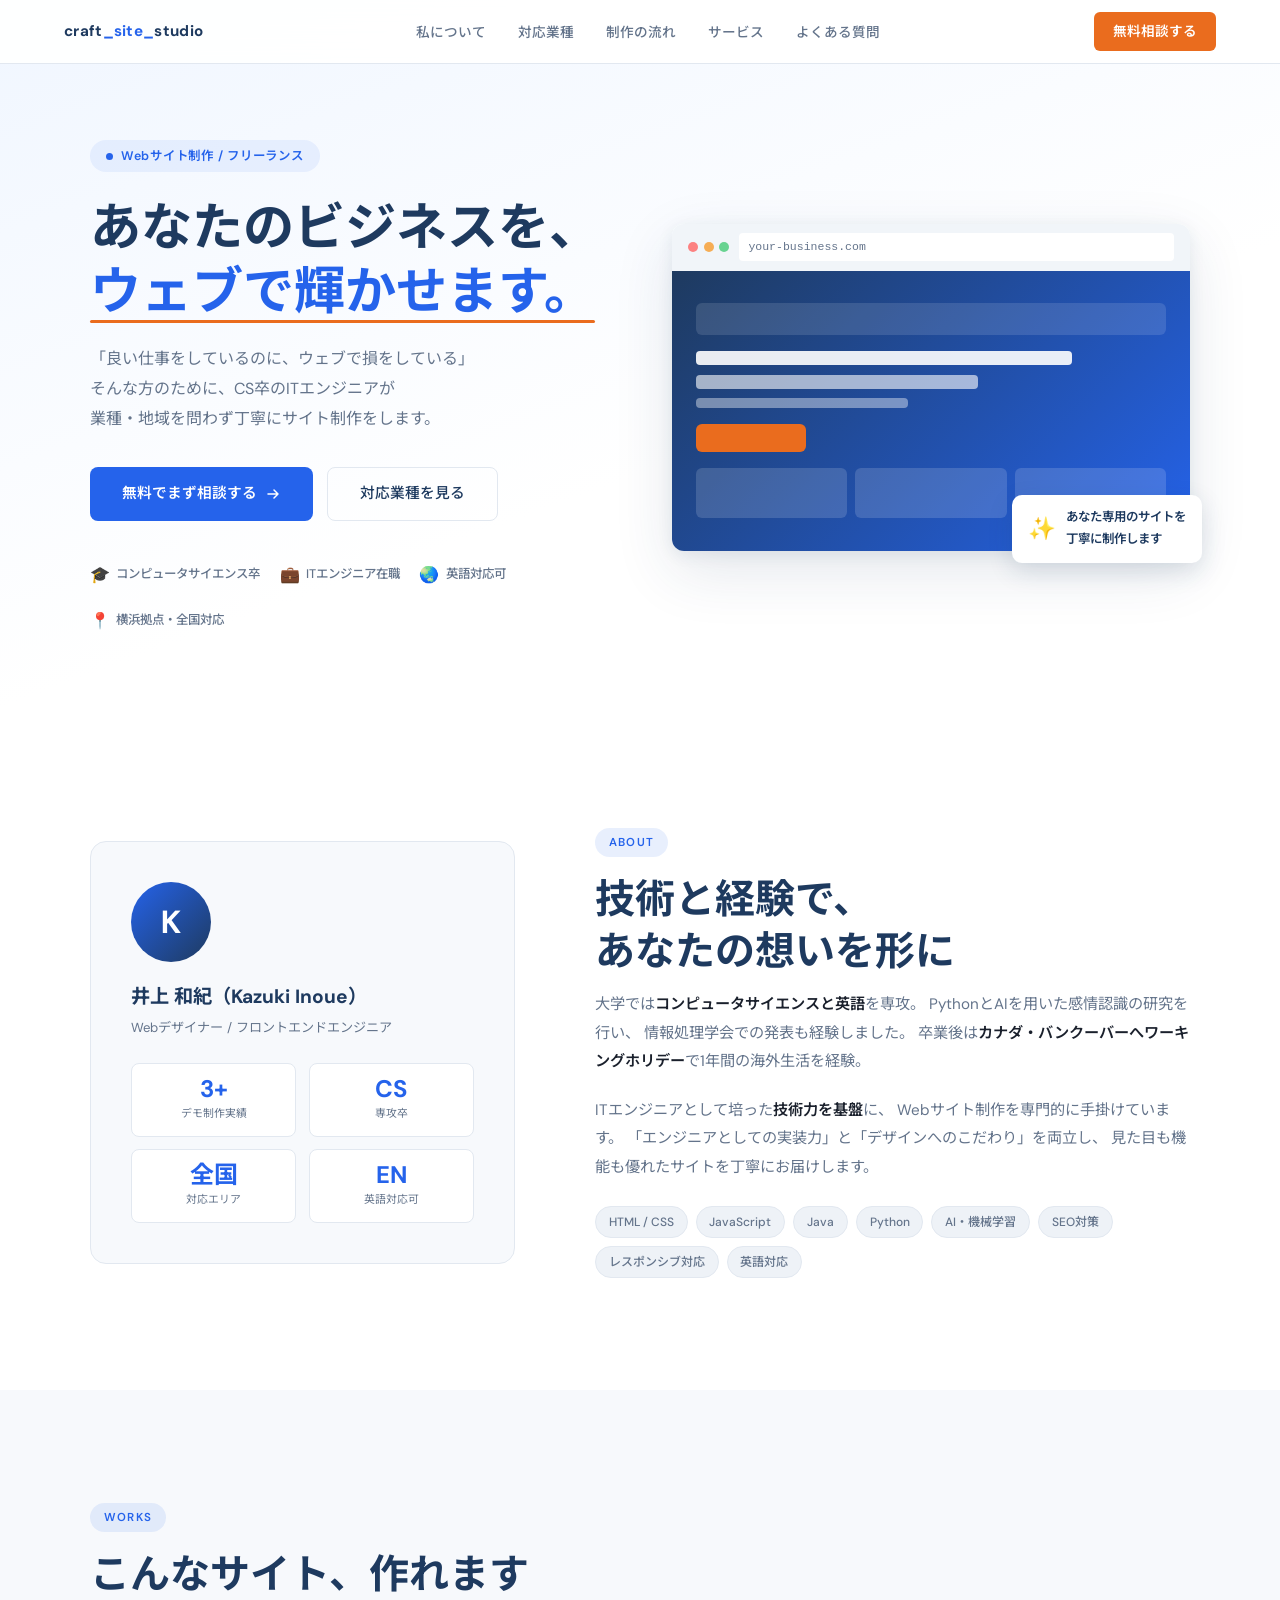
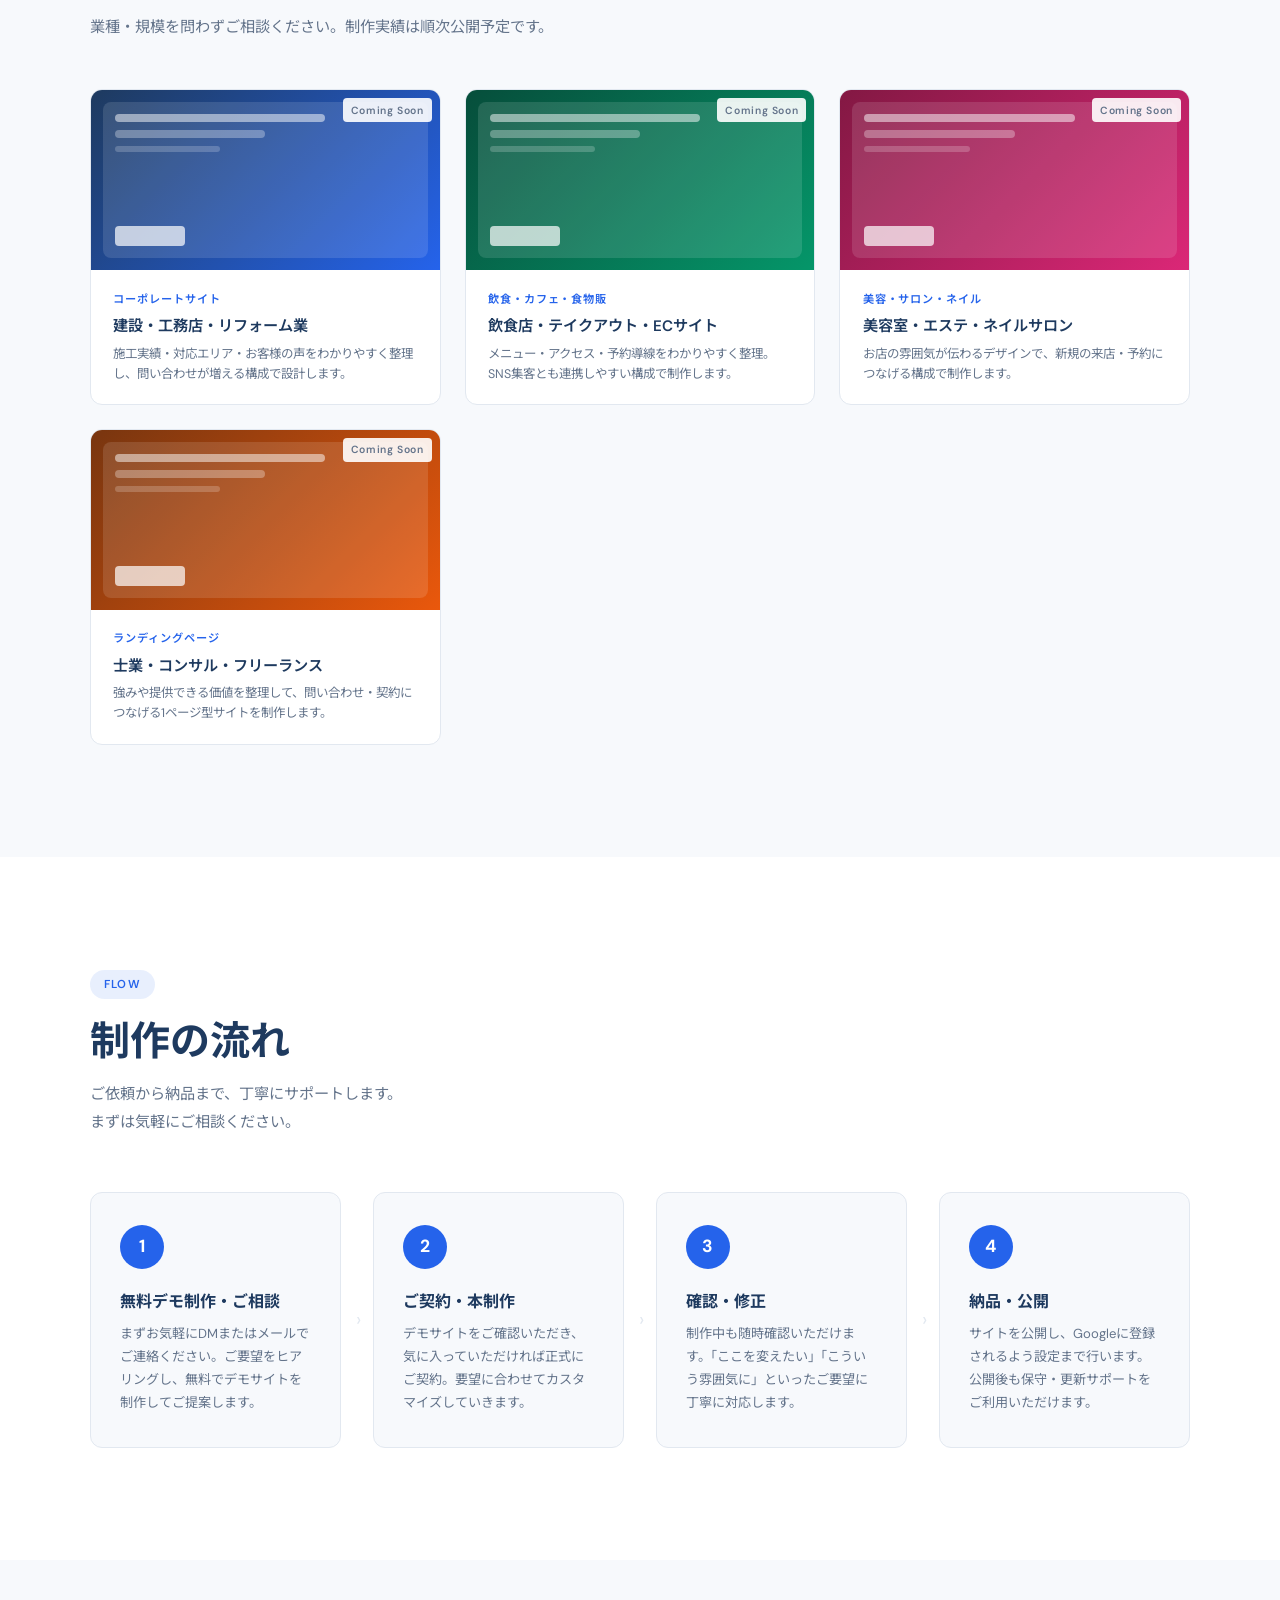
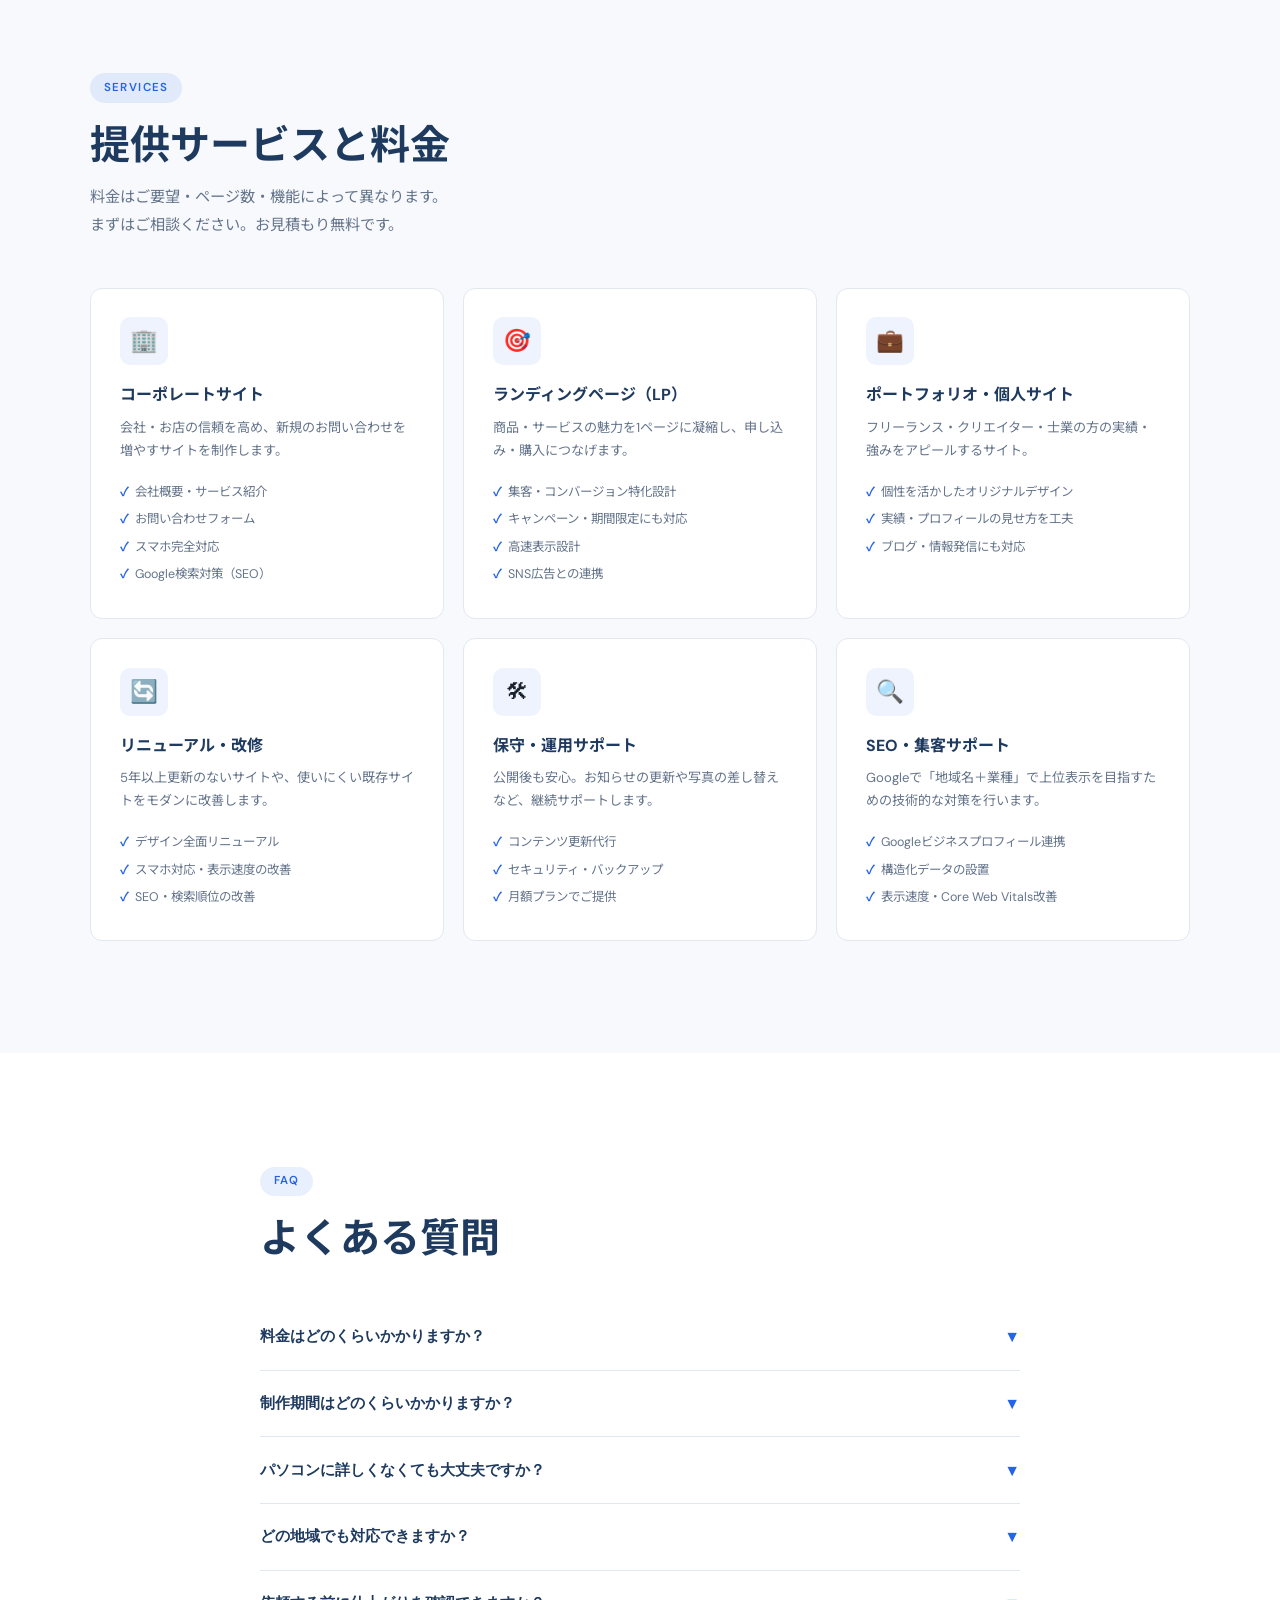
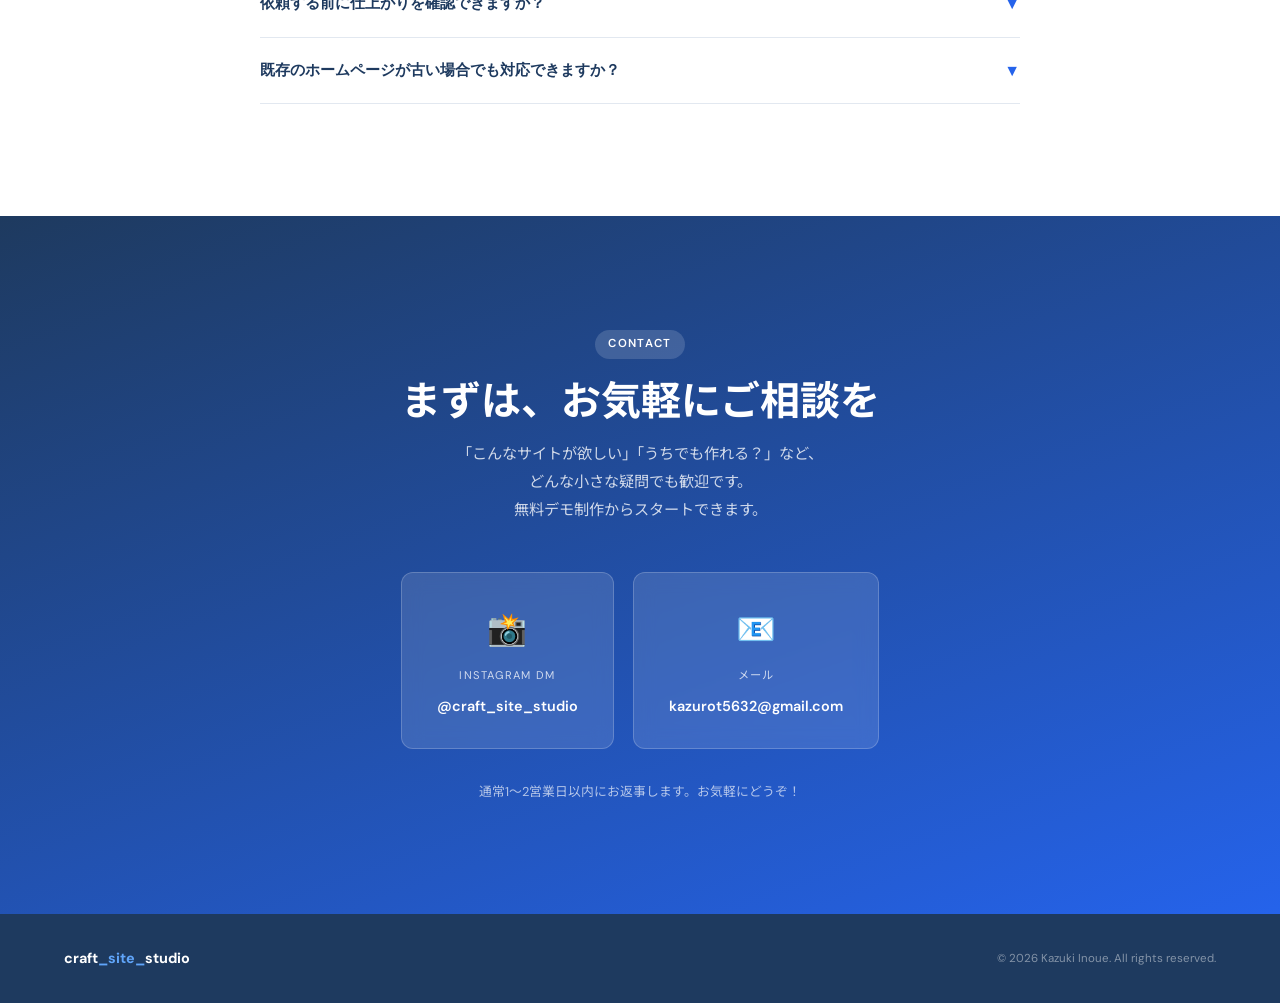
==== commit 11f2d408: "Revert: 真成さんのサイトを削除、元のcraft_site_studioに戻す" ====
--- a/index.html
+++ b/index.html
@@ -1,418 +1,971 @@
 <!DOCTYPE html>
 <html lang="ja">
 <head>
-  <meta charset="UTF-8" />
-  <meta name="viewport" content="width=device-width, initial-scale=1.0" />
-  <title>蘆月真成 | 禅僧 × 映像クリエイター</title>
-  <meta name="description" content="蘆月真成（Shinjo Ashizuki）— 禅僧・映像クリエイター。曹洞宗僧侶として「頑張らない坐禅」を現代人に届けながら、映像制作の世界でも活動する26歳。" />
-  <meta property="og:title" content="蘆月真成 | 禅僧 × 映像クリエイター" />
-  <meta property="og:description" content="坐る。撮る。ただ、それだけ。" />
-  <meta property="og:type" content="website" />
-  <link rel="preconnect" href="https://fonts.googleapis.com" />
-  <link rel="preconnect" href="https://fonts.gstatic.com" crossorigin />
-  <link href="https://fonts.googleapis.com/css2?family=Noto+Serif+JP:wght@300;400;700&family=Noto+Sans+JP:wght@300;400&family=Cormorant+Garamond:ital,wght@0,300;0,600;1,300&family=Montserrat:wght@300;400&display=swap" rel="stylesheet" />
-  <link rel="stylesheet" href="css/style.css" />
-  <link rel="stylesheet" href="css/animations.css" />
+  <meta charset="UTF-8">
+  <meta name="viewport" content="width=device-width, initial-scale=1.0">
+  <title>craft_site_studio | Webサイト制作 | 横浜・神奈川・全国対応</title>
+  <meta name="description" content="横浜・神奈川を拠点に、飲食・美容・建設・士業など業種問わずWebサイト制作を行うWebクリエイター。CS専攻卒・ITエンジニアの技術力で、見た目も機能も優れたサイトを丁寧に制作します。無料デモ制作あり。">
+  <meta property="og:title" content="craft_site_studio | Webサイト制作 | 横浜・神奈川・全国対応">
+  <meta property="og:description" content="業種・地域を問わずWebサイト制作。無料デモ制作あり。CS卒エンジニアが丁寧に対応します。">
+  <meta property="og:type" content="website">
+  <meta property="og:url" content="https://craft-site-studio.pages.dev/">
+  <meta property="og:image" content="https://craft-site-studio.pages.dev/og-image.png">
+  <meta name="twitter:card" content="summary_large_image">
+  <link rel="preconnect" href="https://fonts.googleapis.com">
+  <link rel="preconnect" href="https://fonts.gstatic.com" crossorigin>
+  <link href="https://fonts.googleapis.com/css2?family=Noto+Sans+JP:wght@300;400;500;700&family=DM+Sans:wght@400;500;600;700&display=swap" rel="stylesheet">
+
+  <style>
+    *, *::before, *::after { box-sizing: border-box; margin: 0; padding: 0; }
+
+    :root {
+      --navy:   #1e3a5f;
+      --blue:   #2563eb;
+      --orange: #ea6c1e;
+      --bg:     #ffffff;
+      --bg2:    #f7f9fc;
+      --bg3:    #eef2f7;
+      --text:   #1a202c;
+      --text2:  #64748b;
+      --border: #e2e8f0;
+      --radius: 12px;
+    }
+
+    html { scroll-behavior: smooth; }
+    body {
+      background: var(--bg);
+      color: var(--text);
+      font-family: 'DM Sans', 'Noto Sans JP', sans-serif;
+      line-height: 1.7;
+      overflow-x: hidden;
+    }
+
+    /* ── Utilities ──────────────────────────── */
+    .container { max-width: 1100px; margin: 0 auto; padding: 0 5vw; }
+    .section-tag {
+      display: inline-block;
+      background: rgba(37,99,235,.1);
+      color: var(--blue);
+      font-size: .72rem;
+      font-weight: 600;
+      letter-spacing: .12em;
+      text-transform: uppercase;
+      padding: .3rem .85rem;
+      border-radius: 100px;
+      margin-bottom: 1rem;
+    }
+    .section-title {
+      font-size: clamp(1.7rem, 3.5vw, 2.5rem);
+      font-weight: 700;
+      line-height: 1.3;
+      color: var(--navy);
+      margin-bottom: .8rem;
+    }
+    .section-sub {
+      font-size: .95rem;
+      color: var(--text2);
+      max-width: 520px;
+      line-height: 1.85;
+    }
+    .fi {
+      opacity: 0;
+      transform: translateY(24px);
+      transition: opacity .65s ease, transform .65s ease;
+    }
+    .fi.v { opacity: 1; transform: translateY(0); }
+
+    /* ── Nav ────────────────────────────────── */
+    nav {
+      position: fixed; top: 0; left: 0; right: 0; z-index: 100;
+      background: rgba(255,255,255,.92);
+      backdrop-filter: blur(16px);
+      border-bottom: 1px solid var(--border);
+      padding: 0 5vw;
+      height: 64px;
+      display: flex; align-items: center; justify-content: space-between;
+    }
+    .nav-logo {
+      font-weight: 700; font-size: .95rem;
+      color: var(--navy); text-decoration: none;
+      letter-spacing: .02em;
+    }
+    .nav-logo span { color: var(--blue); }
+    .nav-links { display: flex; gap: 2rem; list-style: none; }
+    .nav-links a {
+      font-size: .85rem; color: var(--text2); text-decoration: none;
+      font-weight: 500; transition: color .2s;
+    }
+    .nav-links a:hover { color: var(--navy); }
+    .nav-cta {
+      background: var(--orange); color: #fff;
+      padding: .5rem 1.2rem; border-radius: 6px;
+      font-size: .85rem; font-weight: 600;
+      text-decoration: none; transition: opacity .2s, transform .2s;
+    }
+    .nav-cta:hover { opacity: .88; transform: translateY(-1px); }
+    .nav-ham { display: none; flex-direction: column; gap: 5px; cursor: pointer; padding: 4px; }
+    .nav-ham span { width: 22px; height: 1.5px; background: var(--navy); border-radius: 2px; transition: .3s; }
+    .mob-menu {
+      display: none; position: fixed; inset: 0; background: #fff;
+      z-index: 99; flex-direction: column; align-items: center;
+      justify-content: center; gap: 2.5rem; padding-top: 64px;
+    }
+    .mob-menu.open { display: flex; }
+    .mob-menu a {
+      font-size: 1.6rem; font-weight: 700;
+      color: var(--navy); text-decoration: none;
+    }
+    .mob-menu a:hover { color: var(--blue); }
+
+    /* ── Hero ───────────────────────────────── */
+    #hero {
+      padding: 140px 5vw 80px;
+      background: linear-gradient(160deg, #f0f6ff 0%, #ffffff 60%);
+      position: relative; overflow: hidden;
+    }
+    .hero-inner {
+      max-width: 1100px; margin: 0 auto;
+      display: grid; grid-template-columns: 1fr 1fr;
+      gap: 4rem; align-items: center;
+    }
+    .hero-tag {
+      display: inline-flex; align-items: center; gap: .5rem;
+      background: rgba(37,99,235,.08); color: var(--blue);
+      padding: .35rem 1rem; border-radius: 100px;
+      font-size: .78rem; font-weight: 600; letter-spacing: .06em;
+      margin-bottom: 1.5rem;
+    }
+    .hero-tag::before {
+      content: ''; width: 7px; height: 7px;
+      background: var(--blue); border-radius: 50%;
+      animation: pulse 2s ease-in-out infinite;
+    }
+    @keyframes pulse { 0%,100%{opacity:1;transform:scale(1)} 50%{opacity:.5;transform:scale(1.3)} }
+    .hero-h1 {
+      font-size: clamp(2rem, 4.5vw, 3.2rem);
+      font-weight: 700; line-height: 1.25;
+      color: var(--navy); margin-bottom: 1.2rem;
+    }
+    .hero-h1 em {
+      font-style: normal; color: var(--blue);
+      position: relative;
+    }
+    .hero-h1 em::after {
+      content: ''; position: absolute;
+      bottom: 2px; left: 0; right: 0; height: 3px;
+      background: var(--orange); border-radius: 2px;
+    }
+    .hero-lead {
+      font-size: 1rem; color: var(--text2);
+      line-height: 1.9; margin-bottom: 2rem; max-width: 440px;
+    }
+    .hero-btns { display: flex; gap: .9rem; flex-wrap: wrap; margin-bottom: 2.5rem; }
+    .btn-main {
+      background: var(--blue); color: #fff;
+      padding: .85rem 2rem; border-radius: 8px;
+      font-size: .92rem; font-weight: 600;
+      text-decoration: none; display: inline-flex; align-items: center; gap: .5rem;
+      transition: background .2s, transform .2s;
+    }
+    .btn-main:hover { background: #1d4ed8; transform: translateY(-2px); }
+    .btn-sub {
+      background: transparent; color: var(--navy);
+      padding: .85rem 2rem; border-radius: 8px;
+      font-size: .92rem; font-weight: 500;
+      text-decoration: none; border: 1.5px solid var(--border);
+      transition: border-color .2s, transform .2s;
+    }
+    .btn-sub:hover { border-color: var(--navy); transform: translateY(-2px); }
+    .hero-trust {
+      display: flex; flex-wrap: wrap; gap: 1.2rem;
+    }
+    .trust-item {
+      display: flex; align-items: center; gap: .4rem;
+      font-size: .78rem; color: var(--text2); font-weight: 500;
+    }
+    .trust-item .icon { font-size: 1rem; }
+
+    /* Hero visual: browser mockup */
+    .hero-visual { position: relative; }
+    .browser-mock {
+      background: #fff;
+      border-radius: 12px;
+      box-shadow: 0 20px 60px rgba(30,58,95,.12), 0 4px 16px rgba(30,58,95,.08);
+      overflow: hidden;
+      animation: float 6s ease-in-out infinite;
+    }
+    @keyframes float {
+      0%,100% { transform: translateY(0); }
+      50% { transform: translateY(-10px); }
+    }
+    .browser-bar {
+      background: #f1f5f9; padding: .6rem 1rem;
+      display: flex; align-items: center; gap: .6rem;
+    }
+    .browser-dots { display: flex; gap: .35rem; }
+    .browser-dots span {
+      width: 10px; height: 10px; border-radius: 50%;
+    }
+    .browser-dots span:nth-child(1) { background: #fc8181; }
+    .browser-dots span:nth-child(2) { background: #f6ad55; }
+    .browser-dots span:nth-child(3) { background: #68d391; }
+    .browser-url {
+      flex: 1; background: #fff; border-radius: 4px;
+      padding: .25rem .6rem; font-size: .72rem; color: var(--text2);
+      font-family: monospace;
+    }
+    .browser-body {
+      height: 280px;
+      background: linear-gradient(135deg, #1e3a5f 0%, #2563eb 100%);
+      display: flex; flex-direction: column;
+      align-items: center; justify-content: center; gap: 1rem;
+      padding: 1.5rem;
+    }
+    .mock-nav {
+      width: 100%; height: 32px; background: rgba(255,255,255,.12);
+      border-radius: 6px;
+    }
+    .mock-hero {
+      width: 100%;
+      display: flex; flex-direction: column; gap: .6rem; align-items: flex-start;
+    }
+    .mock-h { height: 14px; background: rgba(255,255,255,.9); border-radius: 4px; }
+    .mock-h.w80 { width: 80%; }
+    .mock-h.w60 { width: 60%; background: rgba(255,255,255,.6); }
+    .mock-h.w45 { width: 45%; background: rgba(255,255,255,.4); height: 10px; }
+    .mock-btn {
+      margin-top: .4rem; height: 28px; width: 110px;
+      background: var(--orange); border-radius: 6px;
+    }
+    .mock-cards {
+      width: 100%; display: flex; gap: .5rem;
+    }
+    .mock-card {
+      flex: 1; height: 50px;
+      background: rgba(255,255,255,.15); border-radius: 6px;
+    }
+    .badge-float {
+      position: absolute; bottom: -12px; right: -12px;
+      background: #fff; border-radius: 10px;
+      box-shadow: 0 8px 24px rgba(30,58,95,.15);
+      padding: .8rem 1rem;
+      display: flex; align-items: center; gap: .6rem;
+      font-size: .78rem; font-weight: 600; color: var(--navy);
+    }
+    .badge-float .badge-icon { font-size: 1.4rem; }
+
+    /* ── About ──────────────────────────────── */
+    #about {
+      padding: 7rem 5vw;
+      background: var(--bg);
+    }
+    .about-inner {
+      max-width: 1100px; margin: 0 auto;
+      display: grid; grid-template-columns: 1fr 1.4fr;
+      gap: 5rem; align-items: center;
+    }
+    .about-card {
+      background: var(--bg2);
+      border-radius: 16px;
+      padding: 2.5rem;
+      border: 1px solid var(--border);
+    }
+    .about-avatar {
+      width: 80px; height: 80px;
+      background: linear-gradient(135deg, #2563eb, #1e3a5f);
+      border-radius: 50%; margin-bottom: 1.2rem;
+      display: flex; align-items: center; justify-content: center;
+      font-size: 2rem; color: #fff; font-weight: 700;
+      font-family: 'DM Sans', sans-serif;
+    }
+    .about-name { font-size: 1.2rem; font-weight: 700; color: var(--navy); margin-bottom: .2rem; }
+    .about-role { font-size: .82rem; color: var(--text2); margin-bottom: 1.5rem; }
+    .about-stats { display: grid; grid-template-columns: 1fr 1fr; gap: .8rem; }
+    .astat {
+      background: #fff; border-radius: 8px;
+      border: 1px solid var(--border);
+      padding: .8rem; text-align: center;
+    }
+    .astat-num {
+      font-size: 1.5rem; font-weight: 700;
+      color: var(--blue); line-height: 1;
+    }
+    .astat-lbl { font-size: .68rem; color: var(--text2); margin-top: .2rem; }
+
+    .about-text h2 { color: var(--navy); }
+    .about-text p {
+      font-size: .95rem; color: var(--text2);
+      line-height: 1.9; margin-bottom: 1.2rem;
+    }
+    .about-text p strong { color: var(--text); font-weight: 600; }
+    .skill-chips { display: flex; flex-wrap: wrap; gap: .5rem; margin-top: 1.5rem; }
+    .chip {
+      background: var(--bg3); border: 1px solid var(--border);
+      color: var(--text2); padding: .3rem .8rem;
+      border-radius: 100px; font-size: .75rem; font-weight: 500;
+    }
+
+    /* ── Works ──────────────────────────────── */
+    #works {
+      padding: 7rem 5vw;
+      background: var(--bg2);
+    }
+    .works-header { max-width: 1100px; margin: 0 auto 3rem; }
+    .works-grid {
+      max-width: 1100px; margin: 0 auto;
+      display: grid; grid-template-columns: repeat(auto-fit, minmax(300px, 1fr));
+      gap: 1.5rem;
+    }
+    .work-card {
+      background: #fff; border-radius: var(--radius);
+      border: 1px solid var(--border);
+      overflow: hidden;
+      transition: transform .3s, box-shadow .3s;
+    }
+    .work-card:hover { transform: translateY(-4px); box-shadow: 0 16px 40px rgba(30,58,95,.1); }
+    .work-screen {
+      height: 180px; position: relative; overflow: hidden;
+    }
+    .work-screen.style-corp {
+      background: linear-gradient(135deg, #1e3a5f 0%, #2563eb 100%);
+    }
+    .work-screen.style-shop {
+      background: linear-gradient(135deg, #064e3b 0%, #059669 100%);
+    }
+    .work-screen.style-salon {
+      background: linear-gradient(135deg, #831843 0%, #db2777 100%);
+    }
+    .work-screen.style-lp {
+      background: linear-gradient(135deg, #78350f 0%, #ea580c 100%);
+    }
+    .work-screen-inner {
+      position: absolute; inset: 12px;
+      background: rgba(255,255,255,.12);
+      border-radius: 8px;
+      display: flex; flex-direction: column; gap: 8px; padding: 12px;
+    }
+    .ws-bar { height: 8px; background: rgba(255,255,255,.5); border-radius: 4px; }
+    .ws-bar.w70 { width: 70%; }
+    .ws-bar.w50 { width: 50%; background: rgba(255,255,255,.3); }
+    .ws-bar.w35 { width: 35%; background: rgba(255,255,255,.2); height: 6px; }
+    .ws-row { display: flex; gap: 6px; margin-top: auto; }
+    .ws-btn { height: 20px; width: 70px; background: rgba(255,255,255,.7); border-radius: 4px; }
+    .work-screen.style-earth {
+      background: linear-gradient(135deg, #44403c 0%, #92400e 100%);
+    }
+    .work-screen.style-slate {
+      background: linear-gradient(135deg, #1e3a5f 0%, #0f766e 100%);
+    }
+    .work-cs-badge {
+      position: absolute; top: 8px; right: 8px;
+      background: rgba(255,255,255,.9); color: var(--text2);
+      font-size: .65rem; font-weight: 600; letter-spacing: .06em;
+      padding: .2rem .5rem; border-radius: 4px;
+    }
+    .work-cs-badge.done {
+      background: #d1fae5; color: #065f46;
+    }
+    .work-info { padding: 1.2rem 1.4rem; }
+    .work-cat {
+      font-size: .7rem; font-weight: 600;
+      color: var(--blue); letter-spacing: .08em;
+      text-transform: uppercase; margin-bottom: .35rem;
+    }
+    .work-title { font-size: .95rem; font-weight: 600; color: var(--navy); margin-bottom: .3rem; }
+    .work-desc { font-size: .78rem; color: var(--text2); line-height: 1.6; }
+    .work-link {
+      display: inline-flex; align-items: center; gap: .3rem;
+      font-size: .78rem; font-weight: 600; color: var(--blue);
+      text-decoration: none; margin-top: .7rem;
+      transition: gap .2s;
+    }
+    .work-link:hover { gap: .6rem; }
+
+    /* ── How it works ───────────────────────── */
+    #process {
+      padding: 7rem 5vw;
+      background: var(--bg);
+    }
+    .process-inner { max-width: 1100px; margin: 0 auto; }
+    .process-header { margin-bottom: 3.5rem; }
+    .steps {
+      display: grid; grid-template-columns: repeat(auto-fit, minmax(220px, 1fr));
+      gap: 2rem; position: relative;
+    }
+    .step {
+      background: var(--bg2); border: 1px solid var(--border);
+      border-radius: var(--radius); padding: 2rem 1.8rem;
+      position: relative;
+    }
+    .step-num {
+      width: 44px; height: 44px; border-radius: 50%;
+      background: var(--blue); color: #fff;
+      display: flex; align-items: center; justify-content: center;
+      font-size: 1.1rem; font-weight: 700;
+      margin-bottom: 1.2rem;
+    }
+    .step-title { font-size: 1rem; font-weight: 700; color: var(--navy); margin-bottom: .5rem; }
+    .step-desc { font-size: .82rem; color: var(--text2); line-height: 1.75; }
+    .step-arrow {
+      position: absolute; right: -1.3rem; top: 50%;
+      transform: translateY(-50%);
+      font-size: 1.2rem; color: var(--border); z-index: 1;
+    }
+
+    /* ── Services ───────────────────────────── */
+    #services {
+      padding: 7rem 5vw;
+      background: var(--bg2);
+    }
+    .svc-inner { max-width: 1100px; margin: 0 auto; }
+    .svc-header { margin-bottom: 3rem; }
+    .svc-grid {
+      display: grid;
+      grid-template-columns: repeat(auto-fit, minmax(280px, 1fr));
+      gap: 1.2rem;
+    }
+    .svc-card {
+      background: #fff; border-radius: var(--radius);
+      border: 1px solid var(--border); padding: 1.8rem;
+      transition: border-color .25s, transform .25s, box-shadow .25s;
+    }
+    .svc-card:hover {
+      border-color: var(--blue);
+      transform: translateY(-3px);
+      box-shadow: 0 10px 30px rgba(37,99,235,.08);
+    }
+    .svc-icon {
+      width: 48px; height: 48px;
+      background: rgba(37,99,235,.08);
+      border-radius: 10px;
+      display: flex; align-items: center; justify-content: center;
+      font-size: 1.4rem; margin-bottom: 1rem;
+    }
+    .svc-title { font-size: 1rem; font-weight: 700; color: var(--navy); margin-bottom: .5rem; }
+    .svc-desc { font-size: .82rem; color: var(--text2); line-height: 1.75; margin-bottom: 1rem; }
+    .svc-points { list-style: none; }
+    .svc-points li {
+      font-size: .78rem; color: var(--text2);
+      padding: .2rem 0; display: flex; gap: .4rem;
+    }
+    .svc-points li::before { content: '✓'; color: var(--blue); font-weight: 700; flex-shrink: 0; }
+
+    /* ── FAQ ─────────────────────────────────── */
+    #faq { padding: 7rem 5vw; background: var(--bg); }
+    .faq-inner { max-width: 760px; margin: 0 auto; }
+    .faq-header { margin-bottom: 2.5rem; }
+    .faq-item {
+      border-bottom: 1px solid var(--border); padding: 1.4rem 0;
+    }
+    .faq-q {
+      font-size: .95rem; font-weight: 600; color: var(--navy);
+      cursor: pointer; display: flex; justify-content: space-between;
+      align-items: flex-start; gap: 1rem;
+      background: none; border: none; width: 100%; text-align: left;
+      padding: 0;
+    }
+    .faq-q .arrow { color: var(--blue); font-size: 1rem; transition: transform .3s; flex-shrink: 0; margin-top: 2px; }
+    .faq-q.open .arrow { transform: rotate(180deg); }
+    .faq-a {
+      font-size: .88rem; color: var(--text2);
+      line-height: 1.85; margin-top: .9rem;
+      display: none;
+    }
+    .faq-a.open { display: block; }
+
+    /* ── Contact ─────────────────────────────── */
+    #contact {
+      padding: 7rem 5vw;
+      background: linear-gradient(160deg, #1e3a5f 0%, #2563eb 100%);
+      text-align: center; color: #fff;
+    }
+    .contact-inner { max-width: 680px; margin: 0 auto; }
+    #contact .section-tag { background: rgba(255,255,255,.15); color: #fff; }
+    #contact .section-title { color: #fff; }
+    #contact .section-sub { color: rgba(255,255,255,.78); margin: 0 auto 3rem; max-width: 480px; }
+    .contact-cards {
+      display: flex; gap: 1.2rem; flex-wrap: wrap;
+      justify-content: center; margin-bottom: 2rem;
+    }
+    .contact-card {
+      background: rgba(255,255,255,.12); backdrop-filter: blur(10px);
+      border: 1px solid rgba(255,255,255,.2);
+      border-radius: var(--radius); padding: 1.8rem 2.2rem;
+      min-width: 200px; text-decoration: none; color: #fff;
+      display: flex; flex-direction: column; align-items: center; gap: .6rem;
+      transition: background .25s, transform .25s;
+    }
+    .contact-card:hover { background: rgba(255,255,255,.2); transform: translateY(-3px); }
+    .cc-icon { font-size: 2rem; }
+    .cc-lbl { font-size: .7rem; opacity: .75; letter-spacing: .1em; text-transform: uppercase; }
+    .cc-val { font-size: .9rem; font-weight: 600; }
+    .contact-note { font-size: .8rem; opacity: .65; }
+
+    /* ── Footer ──────────────────────────────── */
+    footer {
+      background: var(--navy);
+      padding: 2rem 5vw;
+      display: flex; justify-content: space-between; align-items: center;
+      flex-wrap: wrap; gap: 1rem;
+    }
+    .f-logo { font-weight: 700; font-size: .9rem; color: #fff; }
+    .f-logo span { color: #60a5fa; }
+    .f-copy { font-size: .72rem; color: rgba(255,255,255,.45); }
+
+    /* ── Responsive ──────────────────────────── */
+    @media (max-width: 900px) {
+      .hero-inner { grid-template-columns: 1fr; gap: 3rem; }
+      .hero-visual { order: -1; max-width: 480px; margin: 0 auto; }
+      .about-inner { grid-template-columns: 1fr; gap: 2.5rem; }
+    }
+    @media (max-width: 640px) {
+      nav { padding: 0 4vw; }
+      .nav-links, .nav-cta { display: none; }
+      .nav-ham { display: flex; }
+      #hero { padding: 110px 4vw 60px; }
+      .step-arrow { display: none; }
+      footer { flex-direction: column; text-align: center; }
+    }
+  </style>
 </head>
-<body class="loading">
-
-  <!-- Loading Screen -->
-  <div id="loader">
-    <span class="loader-kanji">禅</span>
+<body>
+
+<!-- Nav -->
+<nav>
+  <a href="#hero" class="nav-logo">craft<span>_site_</span>studio</a>
+  <ul class="nav-links">
+    <li><a href="#about">私について</a></li>
+    <li><a href="#works">対応業種</a></li>
+    <li><a href="#process">制作の流れ</a></li>
+    <li><a href="#services">サービス</a></li>
+    <li><a href="#faq">よくある質問</a></li>
+  </ul>
+  <a href="#contact" class="nav-cta">無料相談する</a>
+  <div class="nav-ham" id="ham" onclick="toggleMob()">
+    <span></span><span></span><span></span>
   </div>
-
-  <!-- Custom Cursor -->
-  <div class="cursor"></div>
-  <div class="cursor-dot"></div>
-  <div class="cursor-play-text">PLAY</div>
-
-  <!-- Navigation -->
-  <nav class="nav">
-    <a href="#home" class="nav-logo">SHINJO ASHIZUKI</a>
-    <ul class="nav-links">
-      <li><a href="#about">About</a></li>
-      <li><a href="#works">Works</a></li>
-      <li><a href="#zazen">坐禅</a></li>
-      <li><a href="#writing">Writing</a></li>
-      <li><a href="#contact">Contact</a></li>
-    </ul>
-    <button class="nav-hamburger" aria-label="メニューを開く">
-      <span></span><span></span><span></span>
-    </button>
-  </nav>
-
-  <!-- Mobile fullscreen menu -->
-  <div class="nav-mobile-menu">
-    <a href="#about">About</a>
-    <a href="#works">Works</a>
-    <a href="#zazen">坐禅</a>
-    <a href="#writing">Writing</a>
-    <a href="#contact">Contact</a>
-  </div>
-
-  <!-- Page Content -->
-  <div class="page-content">
-
-    <!-- ==================
-         HERO
-    =================== -->
-    <section id="home">
-      <div class="hero-content hero-stagger">
-        <p class="hero-name-en">Shinjo Ashizuki</p>
-        <h1 class="hero-name-jp">蘆 月 真 成</h1>
-        <div class="hero-line"></div>
-        <p class="hero-subtitle">禅僧 &nbsp;×&nbsp; 映像クリエイター</p>
-        <p class="hero-meta">1999 &nbsp;/&nbsp; 大雄山宝鏡寺 &nbsp;/&nbsp; 静岡</p>
-      </div>
-
-      <!-- SNS left -->
-      <div class="hero-sns hero-side-fade">
-        <a href="https://www.instagram.com/tano_shinjo_fficial/" target="_blank" rel="noopener" aria-label="Instagram">
-          <svg viewBox="0 0 24 24" xmlns="http://www.w3.org/2000/svg">
-            <path d="M12 2.163c3.204 0 3.584.012 4.85.07 3.252.148 4.771 1.691 4.919 4.919.058 1.265.069 1.645.069 4.849 0 3.205-.012 3.584-.069 4.849-.149 3.225-1.664 4.771-4.919 4.919-1.266.058-1.644.07-4.85.07-3.204 0-3.584-.012-4.849-.07-3.26-.149-4.771-1.699-4.919-4.92-.058-1.265-.07-1.644-.07-4.849 0-3.204.013-3.583.07-4.849.149-3.227 1.664-4.771 4.919-4.919 1.266-.057 1.645-.069 4.849-.069zm0-2.163c-3.259 0-3.667.014-4.947.072-4.358.2-6.78 2.618-6.98 6.98-.059 1.281-.073 1.689-.073 4.948 0 3.259.014 3.668.072 4.948.2 4.358 2.618 6.78 6.98 6.98 1.281.058 1.689.072 4.948.072 3.259 0 3.668-.014 4.948-.072 4.354-.2 6.782-2.618 6.979-6.98.059-1.28.073-1.689.073-4.948 0-3.259-.014-3.667-.072-4.947-.196-4.354-2.617-6.78-6.979-6.98-1.281-.059-1.69-.073-4.949-.073zm0 5.838c-3.403 0-6.162 2.759-6.162 6.162s2.759 6.163 6.162 6.163 6.162-2.759 6.162-6.163c0-3.403-2.759-6.162-6.162-6.162zm0 10.162c-2.209 0-4-1.79-4-4 0-2.209 1.791-4 4-4s4 1.791 4 4c0 2.21-1.791 4-4 4zm6.406-11.845c-.796 0-1.441.645-1.441 1.44s.645 1.44 1.441 1.44c.795 0 1.439-.645 1.439-1.44s-.644-1.44-1.439-1.44z"/>
-          </svg>
+</nav>
+
+<!-- Mobile Menu -->
+<div class="mob-menu" id="mobMenu">
+  <a href="#about"    onclick="toggleMob()">私について</a>
+  <a href="#works"    onclick="toggleMob()">対応業種</a>
+  <a href="#process"  onclick="toggleMob()">制作の流れ</a>
+  <a href="#services" onclick="toggleMob()">サービス</a>
+  <a href="#faq"      onclick="toggleMob()">よくある質問</a>
+  <a href="#contact"  onclick="toggleMob()" style="color:var(--orange)">無料相談する</a>
+</div>
+
+<!-- ═══ HERO ═══ -->
+<section id="hero">
+  <div class="hero-inner">
+    <div>
+      <div class="hero-tag">Webサイト制作 / フリーランス</div>
+      <h1 class="hero-h1">
+        あなたのビジネスを、<br>
+        <em>ウェブで輝かせます。</em>
+      </h1>
+      <p class="hero-lead">
+        「良い仕事をしているのに、ウェブで損をしている」<br>
+        そんな方のために、CS卒のITエンジニアが<br>
+        業種・地域を問わず丁寧にサイト制作をします。
+      </p>
+      <div class="hero-btns">
+        <a href="#contact" class="btn-main">
+          無料でまず相談する
+          <svg width="16" height="16" viewBox="0 0 16 16" fill="none"><path d="M3 8h10M9 4l4 4-4 4" stroke="currentColor" stroke-width="1.5" stroke-linecap="round" stroke-linejoin="round"/></svg>
         </a>
-        <a href="https://twitter.com/ShinZissou1019_" target="_blank" rel="noopener" aria-label="X (Twitter)">
-          <svg viewBox="0 0 24 24" xmlns="http://www.w3.org/2000/svg">
-            <path d="M18.244 2.25h3.308l-7.227 8.26 8.502 11.24H16.17l-4.714-6.231-5.401 6.231H2.747l7.73-8.835L1.254 2.25H8.08l4.713 6.231zm-1.161 17.52h1.833L7.084 4.126H5.117z"/>
-          </svg>
-        </a>
-      </div>
-
-      <!-- Scroll indicator -->
-      <div class="hero-scroll hero-side-fade">
-        <span class="hero-scroll-text">SCROLL</span>
-        <div class="hero-scroll-line"></div>
-      </div>
-    </section>
-
-    <!-- ==================
-         ABOUT
-    =================== -->
-    <section id="about">
-      <div class="about-header fade-in">
-        <span class="section-label">Profile</span>
-        <h2 class="section-title-en">About</h2>
-        <p class="section-title-jp">プロフィール</p>
-        <div class="section-divider"></div>
-      </div>
-
-      <div class="about-body">
-        <div class="about-text fade-in fade-in-delay-1">
-          <p>
-            1999年、静岡県駿東郡小山町の名刹・大雄山宝鏡寺に生まれる。住職の次男として育ちながらも、自らの意志で仏門の道を選んだ。
-          </p>
-          <p>
-            駒澤大学仏教学部禅学科を卒業後、曹洞宗大本山・總持寺にて僧堂修行（安居）を修了。現在は宝鏡寺に奉職する。
-          </p>
-          <p>
-            「頑張らない坐禅」——全てを休息して、家に帰って穏やかに坐るような坐禅を、現代人に届けることが私の願い。
-          </p>
-          <p>
-            大学在学中よりフリーランスの映像クリエイターとしても活動。禅と映像。ふたつの軸で、新しい表現を模索し続けている。
-          </p>
-          <p>
-            1年中、雪駄で生活している。
-          </p>
+        <a href="#works" class="btn-sub">対応業種を見る</a>
+      </div>
+      <div class="hero-trust">
+        <div class="trust-item"><span class="icon">🎓</span>コンピュータサイエンス卒</div>
+        <div class="trust-item"><span class="icon">💼</span>ITエンジニア在職</div>
+        <div class="trust-item"><span class="icon">🌏</span>英語対応可</div>
+        <div class="trust-item"><span class="icon">📍</span>横浜拠点・全国対応</div>
+      </div>
+    </div>
+
+    <div class="hero-visual fi">
+      <div class="browser-mock">
+        <div class="browser-bar">
+          <div class="browser-dots">
+            <span></span><span></span><span></span>
+          </div>
+          <div class="browser-url">your-business.com</div>
         </div>
-
-        <div class="about-photo-wrap fade-in fade-in-delay-2">
-          <div class="photo-placeholder">
-            <span class="photo-placeholder-text">Photo Coming Soon</span>
+        <div class="browser-body">
+          <div class="mock-nav"></div>
+          <div class="mock-hero">
+            <div class="mock-h w80"></div>
+            <div class="mock-h w60"></div>
+            <div class="mock-h w45"></div>
+            <div class="mock-btn"></div>
+          </div>
+          <div class="mock-cards">
+            <div class="mock-card"></div>
+            <div class="mock-card"></div>
+            <div class="mock-card"></div>
           </div>
         </div>
       </div>
-
-      <!-- Timeline -->
-      <div class="fade-in fade-in-delay-2">
-        <div class="timeline">
-          <div class="timeline-item">
-            <span class="timeline-year">1999</span>
-            <span class="timeline-desc">大雄山宝鏡寺に生まれる（静岡県小山町）</span>
+      <div class="badge-float">
+        <span class="badge-icon">✨</span>
+        <span>あなた専用のサイトを<br>丁寧に制作します</span>
+      </div>
+    </div>
+  </div>
+</section>
+
+<!-- ═══ ABOUT ═══ -->
+<section id="about">
+  <div class="about-inner">
+
+    <div class="fi">
+      <div class="about-card">
+        <div class="about-avatar">K</div>
+        <div class="about-name">井上 和紀（Kazuki Inoue）</div>
+        <div class="about-role">Webデザイナー / フロントエンドエンジニア</div>
+        <div class="about-stats">
+          <div class="astat">
+            <div class="astat-num">3+</div>
+            <div class="astat-lbl">デモ制作実績</div>
           </div>
-          <div class="timeline-item">
-            <span class="timeline-year">2018</span>
-            <span class="timeline-desc">駒澤大学仏教学部禅学科 入学</span>
+          <div class="astat">
+            <div class="astat-num">CS</div>
+            <div class="astat-lbl">専攻卒</div>
           </div>
-          <div class="timeline-item">
-            <span class="timeline-year">2022</span>
-            <span class="timeline-desc">駒澤大学 卒業</span>
+          <div class="astat">
+            <div class="astat-num">全国</div>
+            <div class="astat-lbl">対応エリア</div>
           </div>
-          <div class="timeline-item">
-            <span class="timeline-year">2022–</span>
-            <span class="timeline-desc">曹洞宗大本山・總持寺 僧堂修行（安居）開始</span>
-          </div>
-          <div class="timeline-item">
-            <span class="timeline-year">2023</span>
-            <span class="timeline-desc">Note「やさしい坐禅のすゝめ」公開</span>
-          </div>
-          <div class="timeline-item">
-            <span class="timeline-year">2025</span>
-            <span class="timeline-desc">雑誌「フリースタイルな僧侶たち」Vol.64 写真掲載</span>
-          </div>
-          <div class="timeline-item">
-            <span class="timeline-year">2026</span>
-            <span class="timeline-desc">「寺イク？」にて坐禅ハック記事インタビュー掲載</span>
+          <div class="astat">
+            <div class="astat-num">EN</div>
+            <div class="astat-lbl">英語対応可</div>
           </div>
         </div>
       </div>
-    </section>
-
-    <!-- ==================
-         WORKS
-    =================== -->
-    <section id="works" class="full-width">
-      <div class="works-inner">
-        <div class="fade-in">
-          <span class="section-label">Portfolio</span>
-          <h2 class="section-title-en">Works</h2>
-          <p class="section-title-jp">映像作品</p>
-          <div class="section-divider"></div>
+    </div>
+
+    <div class="about-text fi" style="transition-delay:.1s">
+      <div class="section-tag">About</div>
+      <h2 class="section-title">技術と経験で、<br>あなたの想いを形に</h2>
+      <p>
+        大学では<strong>コンピュータサイエンスと英語</strong>を専攻。
+        PythonとAIを用いた感情認識の研究を行い、
+        情報処理学会での発表も経験しました。
+        卒業後は<strong>カナダ・バンクーバーへワーキングホリデー</strong>で1年間の海外生活を経験。
+      </p>
+      <p>
+        ITエンジニアとして培った<strong>技術力を基盤</strong>に、
+        Webサイト制作を専門的に手掛けています。
+        「エンジニアとしての実装力」と「デザインへのこだわり」を両立し、
+        見た目も機能も優れたサイトを丁寧にお届けします。
+      </p>
+      <div class="skill-chips">
+        <span class="chip">HTML / CSS</span>
+        <span class="chip">JavaScript</span>
+        <span class="chip">Java</span>
+        <span class="chip">Python</span>
+        <span class="chip">AI・機械学習</span>
+        <span class="chip">SEO対策</span>
+        <span class="chip">レスポンシブ対応</span>
+        <span class="chip">英語対応</span>
+      </div>
+    </div>
+
+  </div>
+</section>
+
+<!-- ═══ WORKS ═══ -->
+<section id="works">
+  <div class="works-header fi">
+    <div class="section-tag">Works</div>
+    <h2 class="section-title">こんなサイト、作れます</h2>
+    <p class="section-sub">業種・規模を問わずご相談ください。制作実績は順次公開予定です。</p>
+  </div>
+  <div class="works-grid">
+    <div class="work-card fi" style="transition-delay:.05s">
+      <div class="work-screen style-corp">
+        <div class="work-screen-inner">
+          <div class="ws-bar w70"></div>
+          <div class="ws-bar w50"></div>
+          <div class="ws-bar w35"></div>
+          <div class="ws-row"><div class="ws-btn"></div></div>
         </div>
-
-        <div class="works-grid">
-          <div class="work-card fade-in fade-in-delay-1" data-category="MV" data-year="2024">
-            <div class="work-thumb">
-              <div class="work-thumb-inner">
-                <span class="work-thumb-symbol">映</span>
-              </div>
-            </div>
-            <div class="work-overlay">
-              <span class="work-cat">Music Video</span>
-              <h3 class="work-title">片桐さくら「春にまぎれて」</h3>
-              <p class="work-role">Director</p>
-            </div>
-          </div>
-
-          <div class="work-card fade-in fade-in-delay-2" data-category="Photo" data-year="2024">
-            <div class="work-thumb">
-              <div class="work-thumb-inner">
-                <span class="work-thumb-symbol">縁</span>
-              </div>
-            </div>
-            <div class="work-overlay">
-              <span class="work-cat">Wedding</span>
-              <h3 class="work-title">和装ウェディング前撮り</h3>
-              <p class="work-role">Videographer / Photographer</p>
-            </div>
-          </div>
-
-          <div class="work-card fade-in fade-in-delay-3" data-category="Magazine" data-year="2025">
-            <div class="work-thumb">
-              <div class="work-thumb-inner">
-                <span class="work-thumb-symbol">誌</span>
-              </div>
-            </div>
-            <div class="work-overlay">
-              <span class="work-cat">Magazine</span>
-              <h3 class="work-title">フリースタイルな僧侶たち Vol.64</h3>
-              <p class="work-role">Photography</p>
-            </div>
-          </div>
-
-          <div class="work-card fade-in fade-in-delay-4" data-category="Documentary" data-year="2024">
-            <div class="work-thumb">
-              <div class="work-thumb-inner">
-                <span class="work-thumb-symbol">禅</span>
-              </div>
-            </div>
-            <div class="work-overlay">
-              <span class="work-cat">Documentary</span>
-              <h3 class="work-title">宝鏡寺 記録映像</h3>
-              <p class="work-role">Director / Cinematographer</p>
-            </div>
-          </div>
+        <span class="work-cs-badge">Coming Soon</span>
+      </div>
+      <div class="work-info">
+        <div class="work-cat">コーポレートサイト</div>
+        <div class="work-title">建設・工務店・リフォーム業</div>
+        <div class="work-desc">施工実績・対応エリア・お客様の声をわかりやすく整理し、問い合わせが増える構成で設計します。</div>
+      </div>
+    </div>
+    <div class="work-card fi" style="transition-delay:.1s">
+      <div class="work-screen style-shop">
+        <div class="work-screen-inner">
+          <div class="ws-bar w70"></div>
+          <div class="ws-bar w50"></div>
+          <div class="ws-bar w35"></div>
+          <div class="ws-row"><div class="ws-btn"></div></div>
         </div>
-      </div>
-    </section>
-
-    <!-- ==================
-         ZAZEN
-    =================== -->
-    <section id="zazen" class="full-width">
-      <div class="zazen-inner">
-        <div>
-          <div class="fade-in">
-            <span class="section-label">Practice</span>
-            <h2 class="section-title-en">Zazen</h2>
-            <p class="section-title-jp">坐禅会</p>
-            <div class="section-divider"></div>
-          </div>
-          <p class="zazen-copy fade-in fade-in-delay-1">頑張らない坐禅。</p>
-          <p class="zazen-body fade-in fade-in-delay-2">
-            禅のお寺に生まれたのに、坐禅が苦手だった——<br />
-            そんな私がたどり着いた「安楽の坐禅」を、<br />
-            あなたと共に味わいたいと思っています。<br />
-            <br />
-            息が通る。体が緩む。ただ、ここに在る。
-          </p>
+        <span class="work-cs-badge">Coming Soon</span>
+      </div>
+      <div class="work-info">
+        <div class="work-cat">飲食・カフェ・食物販</div>
+        <div class="work-title">飲食店・テイクアウト・ECサイト</div>
+        <div class="work-desc">メニュー・アクセス・予約導線をわかりやすく整理。SNS集客とも連携しやすい構成で制作します。</div>
+      </div>
+    </div>
+    <div class="work-card fi" style="transition-delay:.15s">
+      <div class="work-screen style-salon">
+        <div class="work-screen-inner">
+          <div class="ws-bar w70"></div>
+          <div class="ws-bar w50"></div>
+          <div class="ws-bar w35"></div>
+          <div class="ws-row"><div class="ws-btn"></div></div>
         </div>
-
-        <div class="zazen-venues fade-in fade-in-delay-2">
-          <p class="zazen-venue-label">Locations</p>
-          <ul class="zazen-venue-list">
-            <li class="zazen-venue-item">
-              <div>
-                <p class="zazen-venue-name">東京</p>
-                <p class="zazen-venue-detail">定期開催 — 詳細は Instagram にて</p>
-              </div>
-            </li>
-            <li class="zazen-venue-item">
-              <div>
-                <p class="zazen-venue-name">軽井沢</p>
-                <p class="zazen-venue-detail">定期開催 — 富士 SW ほか</p>
-              </div>
-            </li>
-            <li class="zazen-venue-item">
-              <div>
-                <p class="zazen-venue-name">大雄山宝鏡寺</p>
-                <p class="zazen-venue-detail">静岡県小山町</p>
-              </div>
-            </li>
-          </ul>
+        <span class="work-cs-badge">Coming Soon</span>
+      </div>
+      <div class="work-info">
+        <div class="work-cat">美容・サロン・ネイル</div>
+        <div class="work-title">美容室・エステ・ネイルサロン</div>
+        <div class="work-desc">お店の雰囲気が伝わるデザインで、新規の来店・予約につなげる構成で制作します。</div>
+      </div>
+    </div>
+    <div class="work-card fi" style="transition-delay:.2s">
+      <div class="work-screen style-lp">
+        <div class="work-screen-inner">
+          <div class="ws-bar w70"></div>
+          <div class="ws-bar w50"></div>
+          <div class="ws-bar w35"></div>
+          <div class="ws-row"><div class="ws-btn"></div></div>
         </div>
-      </div>
-    </section>
-
-    <!-- ==================
-         WRITING
-    =================== -->
-    <section id="writing">
-      <div class="fade-in">
-        <span class="section-label">Essays</span>
-        <h2 class="section-title-en">Writing</h2>
-        <p class="section-title-jp">文章</p>
-        <div class="section-divider"></div>
-      </div>
-
-      <div class="writing-grid">
-        <a class="writing-card fade-in fade-in-delay-1" href="https://note.com/tan0_shinj0/n/n0c22f8a346a2" target="_blank" rel="noopener">
-          <span class="writing-num">01</span>
-          <h3 class="writing-title">やさしい坐禅のすゝめ</h3>
-          <p class="writing-excerpt">「禅のお寺に生まれたのに、坐禅が苦手だった…」そんな私がたどり着いた、ただ息をするような坐禅の話。</p>
-          <span class="writing-arrow">Read on note &nbsp;<span>→</span></span>
-        </a>
-
-        <a class="writing-card fade-in fade-in-delay-2" href="https://note.com/tan0_shinj0" target="_blank" rel="noopener">
-          <span class="writing-num">02</span>
-          <h3 class="writing-title">逆張りの人生</h3>
-          <p class="writing-excerpt">お寺に生まれて、映像を撮る。禅を学んで、SNSで発信する。そのすべてが、自分なりの逆張りだったと気づく話。</p>
-          <span class="writing-arrow">Read on note &nbsp;<span>→</span></span>
-        </a>
-
-        <a class="writing-card fade-in fade-in-delay-3" href="https://note.com/tan0_shinj0" target="_blank" rel="noopener">
-          <span class="writing-num">03</span>
-          <h3 class="writing-title">「息」と「生き」の話</h3>
-          <p class="writing-excerpt">呼吸とはなにか。生きるとはなにか。坐禅を通して体で学んだ、言葉にならないことを言葉にする試み。</p>
-          <span class="writing-arrow">Read on note &nbsp;<span>→</span></span>
-        </a>
-
-        <a class="writing-card fade-in fade-in-delay-4" href="https://note.com/tan0_shinj0" target="_blank" rel="noopener">
-          <span class="writing-num">04</span>
-          <h3 class="writing-title">終わってほしくない時間</h3>
-          <p class="writing-excerpt">撮影の現場で、坐禅の場で——ときおり、ここにいつまでもいたいと感じる瞬間がある。その感覚について。</p>
-          <span class="writing-arrow">Read on note &nbsp;<span>→</span></span>
-        </a>
-      </div>
-    </section>
-
-    <!-- ==================
-         LINKS
-    =================== -->
-    <section id="links">
-      <div class="fade-in" style="text-align:center;">
-        <span class="section-label">Social</span>
-        <h2 class="section-title-en">Links</h2>
-        <p class="section-title-jp">SNS・外部リンク</p>
-        <div class="section-divider" style="margin-left:auto;margin-right:auto;transform-origin:center;"></div>
-      </div>
-
-      <div class="links-grid fade-in fade-in-delay-1">
-        <a class="link-item" href="https://www.instagram.com/tano_shinjo_fficial/" target="_blank" rel="noopener">
-          <span class="link-icon">
-            <svg viewBox="0 0 24 24"><path d="M12 2.163c3.204 0 3.584.012 4.85.07 3.252.148 4.771 1.691 4.919 4.919.058 1.265.069 1.645.069 4.849 0 3.205-.012 3.584-.069 4.849-.149 3.225-1.664 4.771-4.919 4.919-1.266.058-1.644.07-4.85.07-3.204 0-3.584-.012-4.849-.07-3.26-.149-4.771-1.699-4.919-4.92-.058-1.265-.07-1.644-.07-4.849 0-3.204.013-3.583.07-4.849.149-3.227 1.664-4.771 4.919-4.919 1.266-.057 1.645-.069 4.849-.069zm0-2.163c-3.259 0-3.667.014-4.947.072-4.358.2-6.78 2.618-6.98 6.98-.059 1.281-.073 1.689-.073 4.948 0 3.259.014 3.668.072 4.948.2 4.358 2.618 6.78 6.98 6.98 1.281.058 1.689.072 4.948.072 3.259 0 3.668-.014 4.948-.072 4.354-.2 6.782-2.618 6.979-6.98.059-1.28.073-1.689.073-4.948 0-3.259-.014-3.667-.072-4.947-.196-4.354-2.617-6.78-6.979-6.98-1.281-.059-1.69-.073-4.949-.073zm0 5.838c-3.403 0-6.162 2.759-6.162 6.162s2.759 6.163 6.162 6.163 6.162-2.759 6.162-6.163c0-3.403-2.759-6.162-6.162-6.162zm0 10.162c-2.209 0-4-1.79-4-4 0-2.209 1.791-4 4-4s4 1.791 4 4c0 2.21-1.791 4-4 4zm6.406-11.845c-.796 0-1.441.645-1.441 1.44s.645 1.44 1.441 1.44c.795 0 1.439-.645 1.439-1.44s-.644-1.44-1.439-1.44z"/></svg>
-          </span>
-          <span class="link-platform">Instagram</span>
-          <span class="link-handle">@tano_shinjo_fficial</span>
-          <span class="link-arrow">↗</span>
-        </a>
-
-        <a class="link-item" href="https://twitter.com/ShinZissou1019_" target="_blank" rel="noopener">
-          <span class="link-icon">
-            <svg viewBox="0 0 24 24"><path d="M18.244 2.25h3.308l-7.227 8.26 8.502 11.24H16.17l-4.714-6.231-5.401 6.231H2.747l7.73-8.835L1.254 2.25H8.08l4.713 6.231zm-1.161 17.52h1.833L7.084 4.126H5.117z"/></svg>
-          </span>
-          <span class="link-platform">X</span>
-          <span class="link-handle">@ShinZissou1019_</span>
-          <span class="link-arrow">↗</span>
-        </a>
-
-        <a class="link-item" href="https://note.com/tan0_shinj0" target="_blank" rel="noopener">
-          <span class="link-icon">
-            <svg viewBox="0 0 24 24"><path d="M19 3H5c-1.1 0-2 .9-2 2v14c0 1.1.9 2 2 2h14c1.1 0 2-.9 2-2V5c0-1.1-.9-2-2-2zm-5 14H7v-2h7v2zm3-4H7v-2h10v2zm0-4H7V7h10v2z"/></svg>
-          </span>
-          <span class="link-platform">note</span>
-          <span class="link-handle">tan0_shinj0</span>
-          <span class="link-arrow">↗</span>
-        </a>
-
-        <a class="link-item" href="#" target="_blank" rel="noopener">
-          <span class="link-icon">
-            <svg viewBox="0 0 24 24"><path d="M23.498 6.186a3.016 3.016 0 0 0-2.122-2.136C19.505 3.545 12 3.545 12 3.545s-7.505 0-9.377.505A3.017 3.017 0 0 0 .502 6.186C0 8.07 0 12 0 12s0 3.93.502 5.814a3.016 3.016 0 0 0 2.122 2.136c1.871.505 9.376.505 9.376.505s7.505 0 9.377-.505a3.015 3.015 0 0 0 2.122-2.136C24 15.93 24 12 24 12s0-3.93-.502-5.814zM9.545 15.568V8.432L15.818 12l-6.273 3.568z"/></svg>
-          </span>
-          <span class="link-platform">YouTube</span>
-          <span class="link-handle">Shinjo Ashizuki</span>
-          <span class="link-arrow">↗</span>
-        </a>
-
-        <a class="link-item" href="https://www.facebook.com/shinjoashizuki" target="_blank" rel="noopener">
-          <span class="link-icon">
-            <svg viewBox="0 0 24 24"><path d="M24 12.073c0-6.627-5.373-12-12-12s-12 5.373-12 12c0 5.99 4.388 10.954 10.125 11.854v-8.385H7.078v-3.47h3.047V9.43c0-3.007 1.792-4.669 4.533-4.669 1.312 0 2.686.235 2.686.235v2.953H15.83c-1.491 0-1.956.925-1.956 1.874v2.25h3.328l-.532 3.47h-2.796v8.385C19.612 23.027 24 18.062 24 12.073z"/></svg>
-          </span>
-          <span class="link-platform">Facebook</span>
-          <span class="link-handle">shinjoashizuki</span>
-          <span class="link-arrow">↗</span>
-        </a>
-      </div>
-    </section>
-
-    <!-- ==================
-         CONTACT
-    =================== -->
-    <section id="contact">
-      <div class="fade-in" style="text-align:center;">
-        <span class="section-label">Get in Touch</span>
-        <h2 class="section-title-en">Contact</h2>
-        <p class="section-title-jp">お問い合わせ</p>
-        <div class="section-divider" style="margin-left:auto;margin-right:auto;transform-origin:center;"></div>
-      </div>
-
-      <p class="contact-body fade-in fade-in-delay-1">
-        坐禅会へのご参加、映像制作のご依頼、<br />
-        取材・メディアのご相談はお気軽にどうぞ。<br />
-        <br />
-        Instagram DM または各 SNS からご連絡ください。
-      </p>
-
-      <div class="fade-in fade-in-delay-2" style="text-align:center;">
-        <a class="contact-btn" href="https://www.instagram.com/tano_shinjo_fficial/" target="_blank" rel="noopener">
-          Instagram でメッセージを送る
-        </a>
-      </div>
-    </section>
-
-    <!-- Footer -->
-    <footer class="footer">
-      <div class="footer-copy">
-        <p>© 2026 SHINJO ASHIZUKI / 蘆月真成</p>
-      </div>
-      <div class="footer-tagline">
-        大雄山宝鏡寺 曹洞宗僧侶 × 映像クリエイター
-      </div>
-    </footer>
-
-  </div><!-- /.page-content -->
-
-  <script src="js/loader.js"></script>
-  <script src="js/main.js"></script>
+        <span class="work-cs-badge">Coming Soon</span>
+      </div>
+      <div class="work-info">
+        <div class="work-cat">ランディングページ</div>
+        <div class="work-title">士業・コンサル・フリーランス</div>
+        <div class="work-desc">強みや提供できる価値を整理して、問い合わせ・契約につなげる1ページ型サイトを制作します。</div>
+      </div>
+    </div>
+  </div>
+</section>
+
+<!-- ═══ PROCESS ═══ -->
+<section id="process">
+  <div class="process-inner">
+    <div class="process-header fi">
+      <div class="section-tag">Flow</div>
+      <h2 class="section-title">制作の流れ</h2>
+      <p class="section-sub">ご依頼から納品まで、丁寧にサポートします。<br>まずは気軽にご相談ください。</p>
+    </div>
+    <div class="steps">
+      <div class="step fi" style="transition-delay:.05s">
+        <div class="step-num">1</div>
+        <div class="step-title">無料デモ制作・ご相談</div>
+        <div class="step-desc">まずお気軽にDMまたはメールでご連絡ください。ご要望をヒアリングし、無料でデモサイトを制作してご提案します。</div>
+        <span class="step-arrow">›</span>
+      </div>
+      <div class="step fi" style="transition-delay:.1s">
+        <div class="step-num">2</div>
+        <div class="step-title">ご契約・本制作</div>
+        <div class="step-desc">デモサイトをご確認いただき、気に入っていただければ正式にご契約。要望に合わせてカスタマイズしていきます。</div>
+        <span class="step-arrow">›</span>
+      </div>
+      <div class="step fi" style="transition-delay:.15s">
+        <div class="step-num">3</div>
+        <div class="step-title">確認・修正</div>
+        <div class="step-desc">制作中も随時確認いただけます。「ここを変えたい」「こういう雰囲気に」といったご要望に丁寧に対応します。</div>
+        <span class="step-arrow">›</span>
+      </div>
+      <div class="step fi" style="transition-delay:.2s">
+        <div class="step-num">4</div>
+        <div class="step-title">納品・公開</div>
+        <div class="step-desc">サイトを公開し、Googleに登録されるよう設定まで行います。公開後も保守・更新サポートをご利用いただけます。</div>
+      </div>
+    </div>
+  </div>
+</section>
+
+<!-- ═══ SERVICES ═══ -->
+<section id="services">
+  <div class="svc-inner">
+    <div class="svc-header fi">
+      <div class="section-tag">Services</div>
+      <h2 class="section-title">提供サービスと料金</h2>
+      <p class="section-sub">料金はご要望・ページ数・機能によって異なります。<br>まずはご相談ください。お見積もり無料です。</p>
+    </div>
+    <div class="svc-grid">
+      <div class="svc-card fi">
+        <div class="svc-icon">🏢</div>
+        <div class="svc-title">コーポレートサイト</div>
+        <div class="svc-desc">会社・お店の信頼を高め、新規のお問い合わせを増やすサイトを制作します。</div>
+        <ul class="svc-points">
+          <li>会社概要・サービス紹介</li>
+          <li>お問い合わせフォーム</li>
+          <li>スマホ完全対応</li>
+          <li>Google検索対策（SEO）</li>
+        </ul>
+      </div>
+      <div class="svc-card fi" style="transition-delay:.08s">
+        <div class="svc-icon">🎯</div>
+        <div class="svc-title">ランディングページ（LP）</div>
+        <div class="svc-desc">商品・サービスの魅力を1ページに凝縮し、申し込み・購入につなげます。</div>
+        <ul class="svc-points">
+          <li>集客・コンバージョン特化設計</li>
+          <li>キャンペーン・期間限定にも対応</li>
+          <li>高速表示設計</li>
+          <li>SNS広告との連携</li>
+        </ul>
+      </div>
+      <div class="svc-card fi" style="transition-delay:.16s">
+        <div class="svc-icon">💼</div>
+        <div class="svc-title">ポートフォリオ・個人サイト</div>
+        <div class="svc-desc">フリーランス・クリエイター・士業の方の実績・強みをアピールするサイト。</div>
+        <ul class="svc-points">
+          <li>個性を活かしたオリジナルデザイン</li>
+          <li>実績・プロフィールの見せ方を工夫</li>
+          <li>ブログ・情報発信にも対応</li>
+        </ul>
+      </div>
+      <div class="svc-card fi" style="transition-delay:.24s">
+        <div class="svc-icon">🔄</div>
+        <div class="svc-title">リニューアル・改修</div>
+        <div class="svc-desc">5年以上更新のないサイトや、使いにくい既存サイトをモダンに改善します。</div>
+        <ul class="svc-points">
+          <li>デザイン全面リニューアル</li>
+          <li>スマホ対応・表示速度の改善</li>
+          <li>SEO・検索順位の改善</li>
+        </ul>
+      </div>
+      <div class="svc-card fi" style="transition-delay:.32s">
+        <div class="svc-icon">🛠</div>
+        <div class="svc-title">保守・運用サポート</div>
+        <div class="svc-desc">公開後も安心。お知らせの更新や写真の差し替えなど、継続サポートします。</div>
+        <ul class="svc-points">
+          <li>コンテンツ更新代行</li>
+          <li>セキュリティ・バックアップ</li>
+          <li>月額プランでご提供</li>
+        </ul>
+      </div>
+      <div class="svc-card fi" style="transition-delay:.40s">
+        <div class="svc-icon">🔍</div>
+        <div class="svc-title">SEO・集客サポート</div>
+        <div class="svc-desc">Googleで「地域名＋業種」で上位表示を目指すための技術的な対策を行います。</div>
+        <ul class="svc-points">
+          <li>Googleビジネスプロフィール連携</li>
+          <li>構造化データの設置</li>
+          <li>表示速度・Core Web Vitals改善</li>
+        </ul>
+      </div>
+    </div>
+  </div>
+</section>
+
+<!-- ═══ FAQ ═══ -->
+<section id="faq">
+  <div class="faq-inner">
+    <div class="faq-header fi">
+      <div class="section-tag">FAQ</div>
+      <h2 class="section-title">よくある質問</h2>
+    </div>
+    <div class="fi" style="transition-delay:.05s">
+      <div class="faq-item">
+        <button class="faq-q" onclick="toggleFaq(this)">
+          <span>料金はどのくらいかかりますか？</span>
+          <span class="arrow">▼</span>
+        </button>
+        <div class="faq-a">ページ数・機能・デザインの複雑さによって異なりますが、シンプルなコーポレートサイトで15〜20万円程度、保守・運用サポートは月額1〜2万円程度が目安です。まずは無料でお見積もりいたします。</div>
+      </div>
+      <div class="faq-item">
+        <button class="faq-q" onclick="toggleFaq(this)">
+          <span>制作期間はどのくらいかかりますか？</span>
+          <span class="arrow">▼</span>
+        </button>
+        <div class="faq-a">シンプルなサイトであれば1〜2週間、ページ数が多い・機能が複雑な場合は1〜2ヶ月程度が目安です。まずデモサイトを無料でご提示しますので、イメージを確認してから進められます。</div>
+      </div>
+      <div class="faq-item">
+        <button class="faq-q" onclick="toggleFaq(this)">
+          <span>パソコンに詳しくなくても大丈夫ですか？</span>
+          <span class="arrow">▼</span>
+        </button>
+        <div class="faq-a">もちろんです。専門用語は使わず、LINEやDMでのやり取りにも対応しています。「こんなイメージにしたい」というざっくりした要望でも大丈夫です。丁寧にヒアリングして形にします。</div>
+      </div>
+      <div class="faq-item">
+        <button class="faq-q" onclick="toggleFaq(this)">
+          <span>どの地域でも対応できますか？</span>
+          <span class="arrow">▼</span>
+        </button>
+        <div class="faq-a">はい、全国どこでも対応しています。打ち合わせはZoom・電話・DMなどオンラインで完結できます。神奈川県内であれば対面でのご相談も可能です。</div>
+      </div>
+      <div class="faq-item">
+        <button class="faq-q" onclick="toggleFaq(this)">
+          <span>依頼する前に仕上がりを確認できますか？</span>
+          <span class="arrow">▼</span>
+        </button>
+        <div class="faq-a">はい、まず無料でデモサイトをお作りします。実際の仕上がりイメージをご確認いただいてから、気に入っていただけた場合のみ正式にご依頼いただく流れです。「見てみたけど違った」でも全く問題ありません。</div>
+      </div>
+      <div class="faq-item">
+        <button class="faq-q" onclick="toggleFaq(this)">
+          <span>既存のホームページが古い場合でも対応できますか？</span>
+          <span class="arrow">▼</span>
+        </button>
+        <div class="faq-a">はい、リニューアル・改修も得意としています。現在のサイトの問題点を分析した上で、改善提案をいたします。</div>
+      </div>
+    </div>
+  </div>
+</section>
+
+<!-- ═══ CONTACT ═══ -->
+<section id="contact">
+  <div class="contact-inner fi">
+    <div class="section-tag">Contact</div>
+    <h2 class="section-title">まずは、お気軽にご相談を</h2>
+    <p class="section-sub">
+      「こんなサイトが欲しい」「うちでも作れる？」など、<br>
+      どんな小さな疑問でも歓迎です。<br>
+      無料デモ制作からスタートできます。
+    </p>
+    <div class="contact-cards">
+      <a href="https://www.instagram.com/craft_site_studio/" target="_blank" rel="noopener" class="contact-card">
+        <div class="cc-icon">📸</div>
+        <div class="cc-lbl">Instagram DM</div>
+        <div class="cc-val">@craft_site_studio</div>
+      </a>
+      <a href="mailto:kazurot5632@gmail.com" class="contact-card">
+        <div class="cc-icon">📧</div>
+        <div class="cc-lbl">メール</div>
+        <div class="cc-val">kazurot5632@gmail.com</div>
+      </a>
+    </div>
+    <p class="contact-note">通常1〜2営業日以内にお返事します。お気軽にどうぞ！</p>
+  </div>
+</section>
+
+<!-- Footer -->
+<footer>
+  <div class="f-logo">craft<span>_site_</span>studio</div>
+  <div class="f-copy">© 2026 Kazuki Inoue. All rights reserved.</div>
+</footer>
+
+<script>
+/* ── Mobile menu ──────────────────────────── */
+function toggleMob() {
+  document.getElementById('mobMenu').classList.toggle('open');
+}
+
+/* ── FAQ accordion ────────────────────────── */
+function toggleFaq(btn) {
+  btn.classList.toggle('open');
+  const ans = btn.nextElementSibling;
+  ans.classList.toggle('open');
+}
+
+/* ── Intersection observer ────────────────── */
+const io = new IntersectionObserver(entries => {
+  entries.forEach(e => { if (e.isIntersecting) e.target.classList.add('v'); });
+}, { threshold: 0.1 });
+document.querySelectorAll('.fi').forEach(el => io.observe(el));
+</script>
 </body>
 </html>
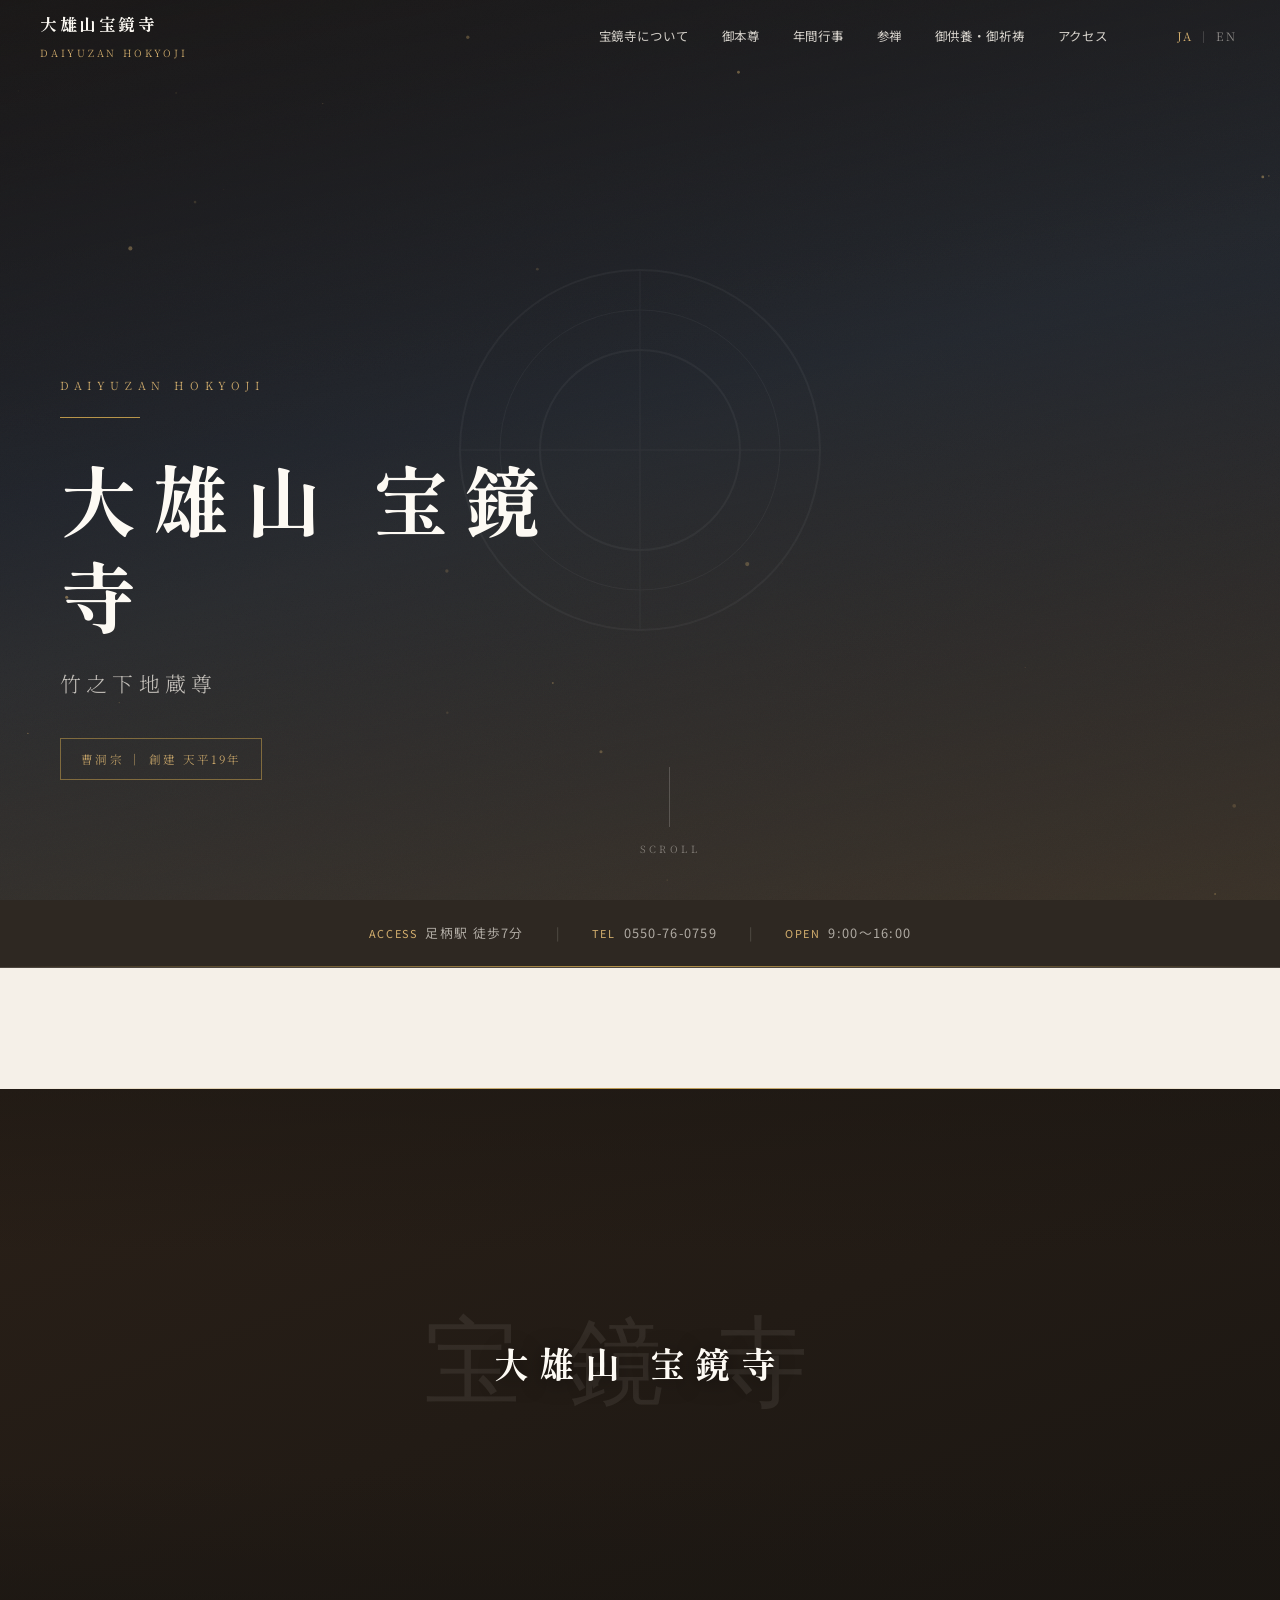
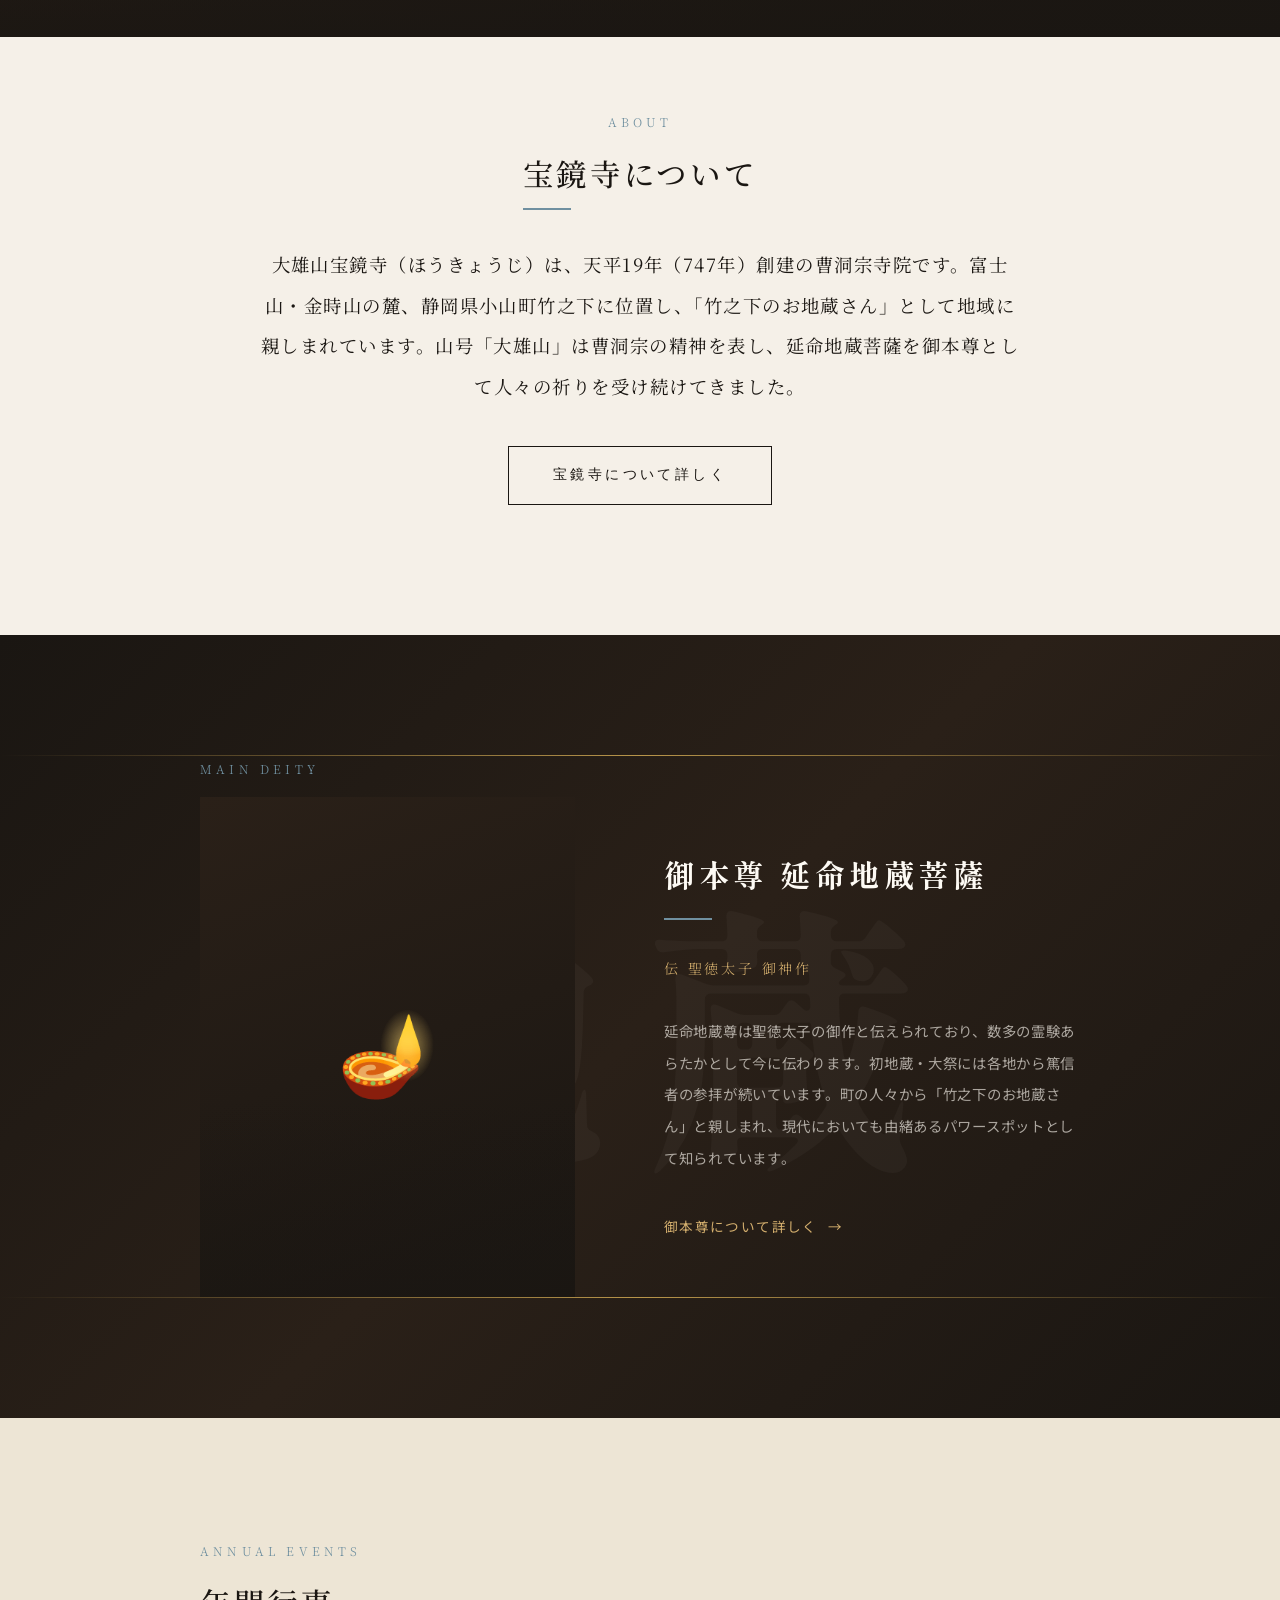
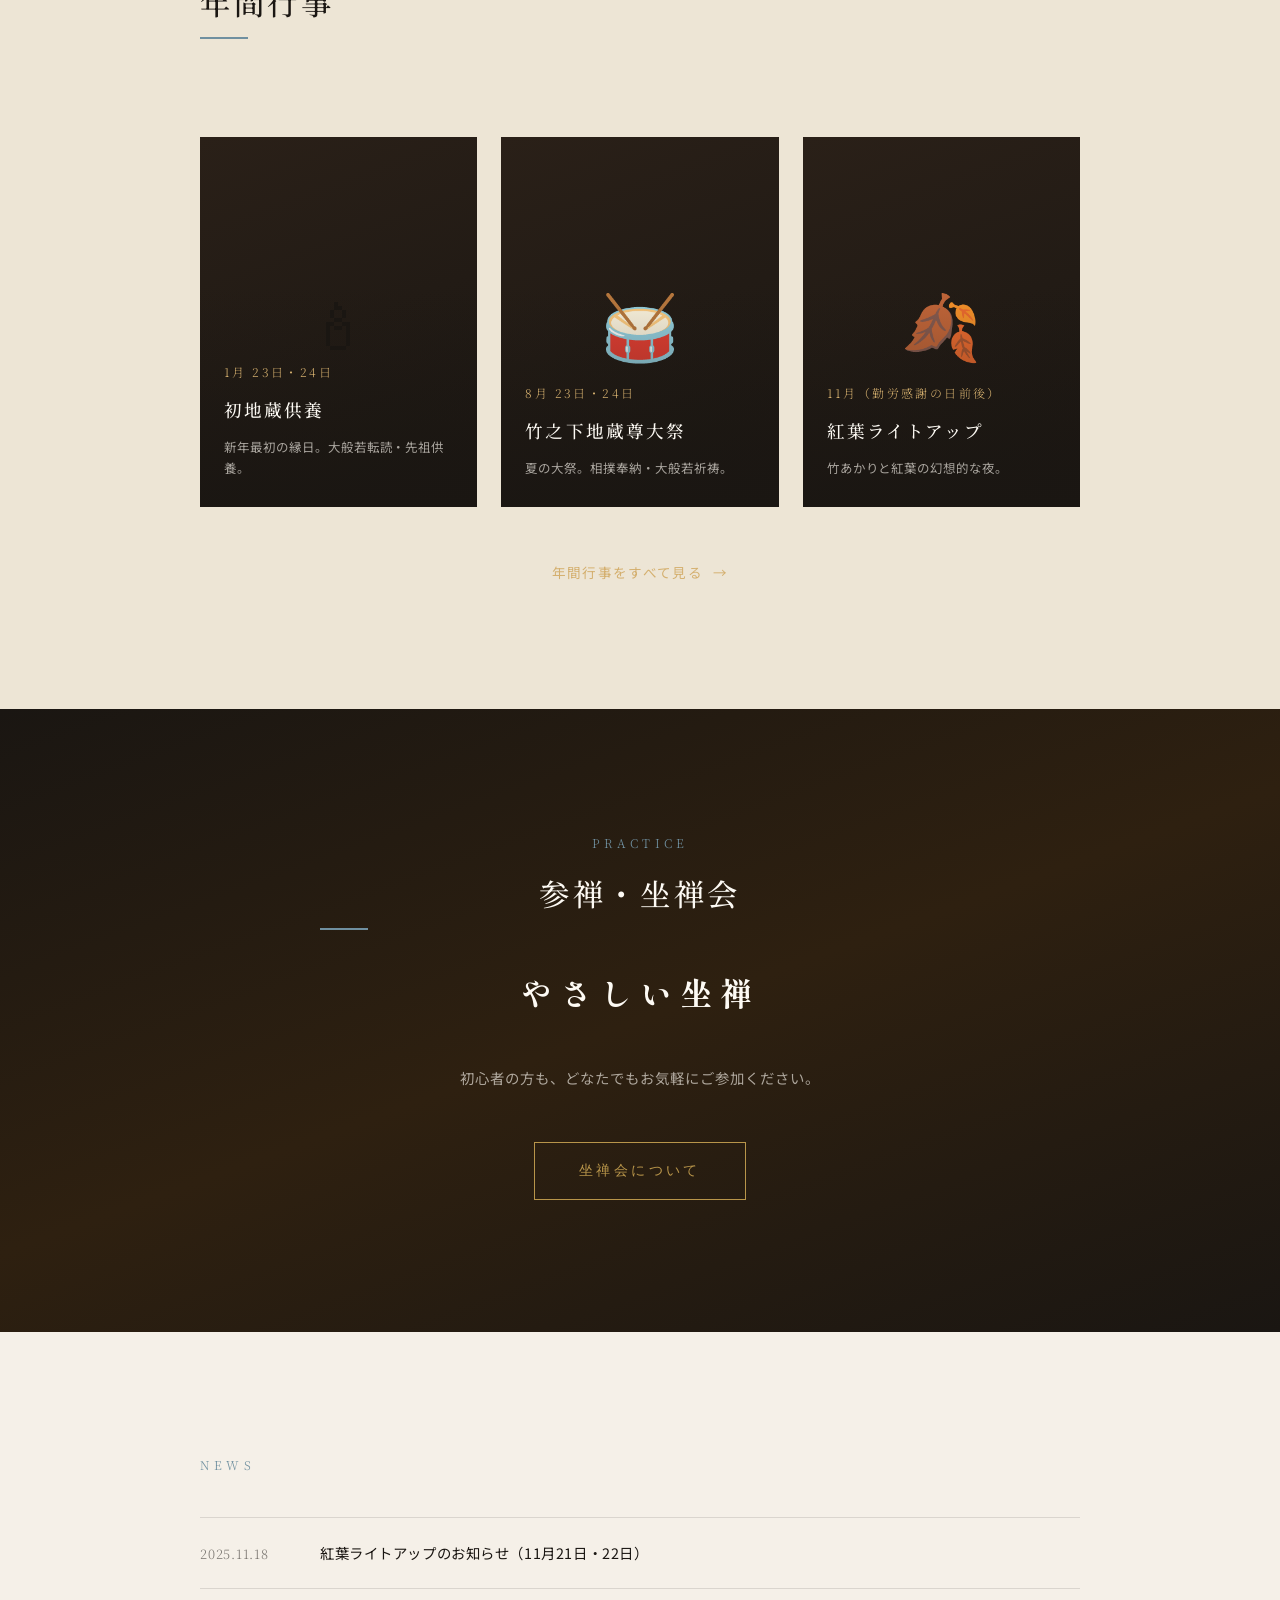
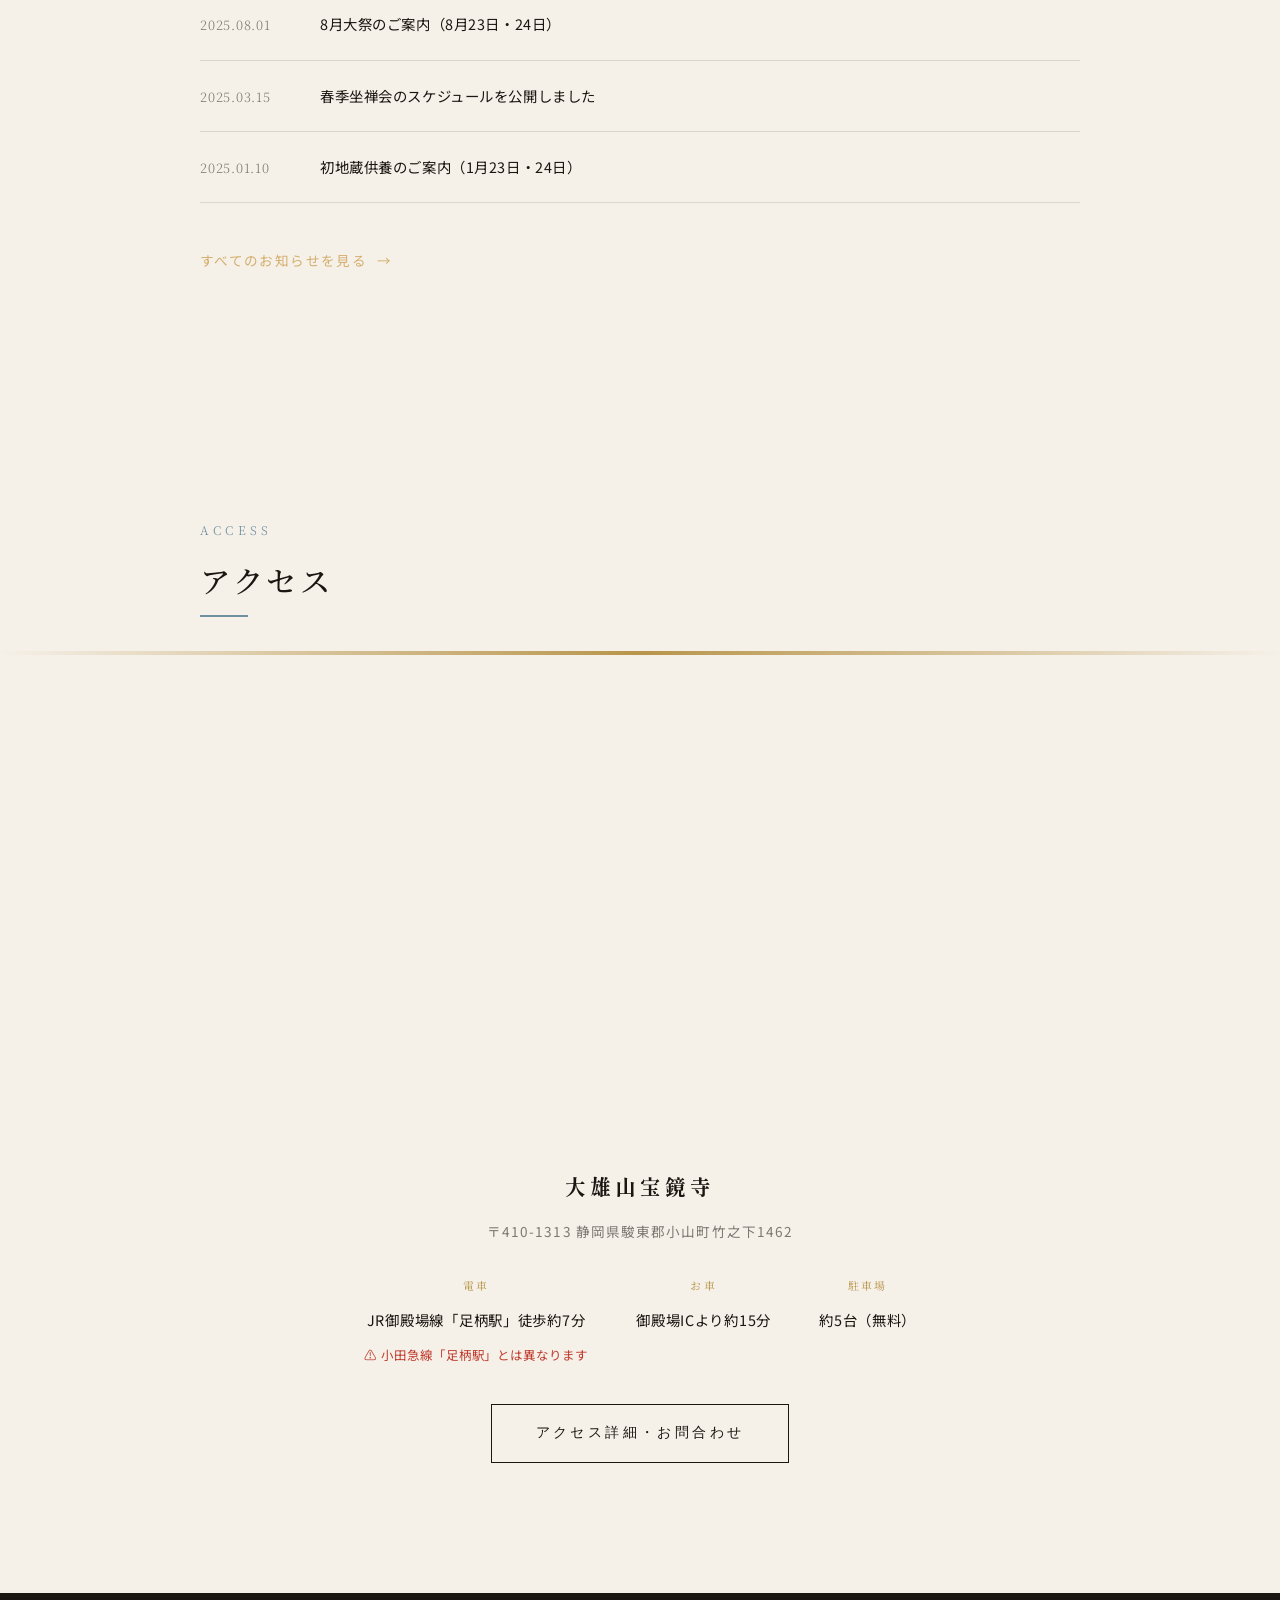
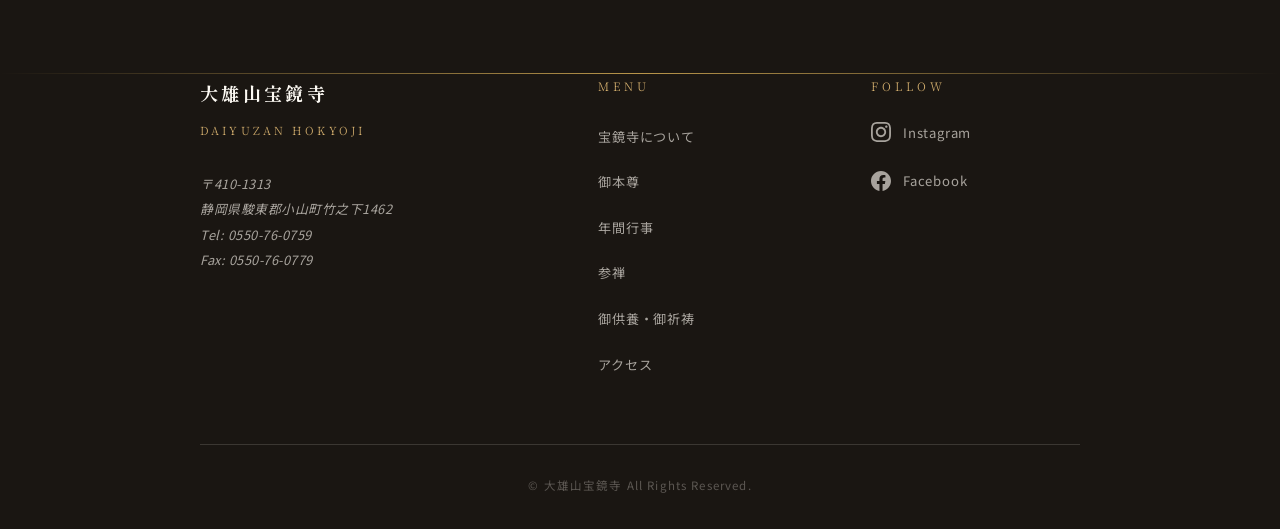
==== commit 0e8a6ed9: "Merge 0a80e081d8c499ce59718dcf1c93af2fe1639b17 into 11f2d4081db7c80296e5410bb9503b302274eb40" ====
--- a/index.html
+++ b/index.html
@@ -3,969 +3,371 @@
 <head>
   <meta charset="UTF-8">
   <meta name="viewport" content="width=device-width, initial-scale=1.0">
-  <title>craft_site_studio | Webサイト制作 | 横浜・神奈川・全国対応</title>
-  <meta name="description" content="横浜・神奈川を拠点に、飲食・美容・建設・士業など業種問わずWebサイト制作を行うWebクリエイター。CS専攻卒・ITエンジニアの技術力で、見た目も機能も優れたサイトを丁寧に制作します。無料デモ制作あり。">
-  <meta property="og:title" content="craft_site_studio | Webサイト制作 | 横浜・神奈川・全国対応">
-  <meta property="og:description" content="業種・地域を問わずWebサイト制作。無料デモ制作あり。CS卒エンジニアが丁寧に対応します。">
+  <title>竹之下地蔵尊 大雄山宝鏡寺｜静岡県小山町・曹洞宗</title>
+  <meta name="description" content="大雄山宝鏡寺は富士山・金時山の麓、静岡県小山町竹之下に位置する曹洞宗の寺院です。延命地蔵菩薩（県指定文化財）を御本尊に、坐禅会・御祈祷・御供養を承っております。">
+  <meta property="og:site_name" content="大雄山宝鏡寺">
   <meta property="og:type" content="website">
-  <meta property="og:url" content="https://craft-site-studio.pages.dev/">
-  <meta property="og:image" content="https://craft-site-studio.pages.dev/og-image.png">
-  <meta name="twitter:card" content="summary_large_image">
+  <meta property="og:title" content="竹之下地蔵尊 大雄山宝鏡寺｜静岡県小山町・曹洞宗">
+  <meta property="og:description" content="大雄山宝鏡寺は富士山・金時山の麓、静岡県小山町竹之下に位置する曹洞宗の寺院です。延命地蔵菩薩（県指定文化財）を御本尊に、坐禅会・御祈祷・御供養を承っております。">
+  <meta property="og:image" content="/assets/images/ogp.jpg">
+  <meta property="og:locale" content="ja_JP">
+  <meta property="og:locale:alternate" content="en_US">
   <link rel="preconnect" href="https://fonts.googleapis.com">
   <link rel="preconnect" href="https://fonts.gstatic.com" crossorigin>
-  <link href="https://fonts.googleapis.com/css2?family=Noto+Sans+JP:wght@300;400;500;700&family=DM+Sans:wght@400;500;600;700&display=swap" rel="stylesheet">
-
-  <style>
-    *, *::before, *::after { box-sizing: border-box; margin: 0; padding: 0; }
-
-    :root {
-      --navy:   #1e3a5f;
-      --blue:   #2563eb;
-      --orange: #ea6c1e;
-      --bg:     #ffffff;
-      --bg2:    #f7f9fc;
-      --bg3:    #eef2f7;
-      --text:   #1a202c;
-      --text2:  #64748b;
-      --border: #e2e8f0;
-      --radius: 12px;
-    }
-
-    html { scroll-behavior: smooth; }
-    body {
-      background: var(--bg);
-      color: var(--text);
-      font-family: 'DM Sans', 'Noto Sans JP', sans-serif;
-      line-height: 1.7;
-      overflow-x: hidden;
-    }
-
-    /* ── Utilities ──────────────────────────── */
-    .container { max-width: 1100px; margin: 0 auto; padding: 0 5vw; }
-    .section-tag {
-      display: inline-block;
-      background: rgba(37,99,235,.1);
-      color: var(--blue);
-      font-size: .72rem;
-      font-weight: 600;
-      letter-spacing: .12em;
-      text-transform: uppercase;
-      padding: .3rem .85rem;
-      border-radius: 100px;
-      margin-bottom: 1rem;
-    }
-    .section-title {
-      font-size: clamp(1.7rem, 3.5vw, 2.5rem);
-      font-weight: 700;
-      line-height: 1.3;
-      color: var(--navy);
-      margin-bottom: .8rem;
-    }
-    .section-sub {
-      font-size: .95rem;
-      color: var(--text2);
-      max-width: 520px;
-      line-height: 1.85;
-    }
-    .fi {
-      opacity: 0;
-      transform: translateY(24px);
-      transition: opacity .65s ease, transform .65s ease;
-    }
-    .fi.v { opacity: 1; transform: translateY(0); }
-
-    /* ── Nav ────────────────────────────────── */
-    nav {
-      position: fixed; top: 0; left: 0; right: 0; z-index: 100;
-      background: rgba(255,255,255,.92);
-      backdrop-filter: blur(16px);
-      border-bottom: 1px solid var(--border);
-      padding: 0 5vw;
-      height: 64px;
-      display: flex; align-items: center; justify-content: space-between;
-    }
-    .nav-logo {
-      font-weight: 700; font-size: .95rem;
-      color: var(--navy); text-decoration: none;
-      letter-spacing: .02em;
-    }
-    .nav-logo span { color: var(--blue); }
-    .nav-links { display: flex; gap: 2rem; list-style: none; }
-    .nav-links a {
-      font-size: .85rem; color: var(--text2); text-decoration: none;
-      font-weight: 500; transition: color .2s;
-    }
-    .nav-links a:hover { color: var(--navy); }
-    .nav-cta {
-      background: var(--orange); color: #fff;
-      padding: .5rem 1.2rem; border-radius: 6px;
-      font-size: .85rem; font-weight: 600;
-      text-decoration: none; transition: opacity .2s, transform .2s;
-    }
-    .nav-cta:hover { opacity: .88; transform: translateY(-1px); }
-    .nav-ham { display: none; flex-direction: column; gap: 5px; cursor: pointer; padding: 4px; }
-    .nav-ham span { width: 22px; height: 1.5px; background: var(--navy); border-radius: 2px; transition: .3s; }
-    .mob-menu {
-      display: none; position: fixed; inset: 0; background: #fff;
-      z-index: 99; flex-direction: column; align-items: center;
-      justify-content: center; gap: 2.5rem; padding-top: 64px;
-    }
-    .mob-menu.open { display: flex; }
-    .mob-menu a {
-      font-size: 1.6rem; font-weight: 700;
-      color: var(--navy); text-decoration: none;
-    }
-    .mob-menu a:hover { color: var(--blue); }
-
-    /* ── Hero ───────────────────────────────── */
-    #hero {
-      padding: 140px 5vw 80px;
-      background: linear-gradient(160deg, #f0f6ff 0%, #ffffff 60%);
-      position: relative; overflow: hidden;
-    }
-    .hero-inner {
-      max-width: 1100px; margin: 0 auto;
-      display: grid; grid-template-columns: 1fr 1fr;
-      gap: 4rem; align-items: center;
-    }
-    .hero-tag {
-      display: inline-flex; align-items: center; gap: .5rem;
-      background: rgba(37,99,235,.08); color: var(--blue);
-      padding: .35rem 1rem; border-radius: 100px;
-      font-size: .78rem; font-weight: 600; letter-spacing: .06em;
-      margin-bottom: 1.5rem;
-    }
-    .hero-tag::before {
-      content: ''; width: 7px; height: 7px;
-      background: var(--blue); border-radius: 50%;
-      animation: pulse 2s ease-in-out infinite;
-    }
-    @keyframes pulse { 0%,100%{opacity:1;transform:scale(1)} 50%{opacity:.5;transform:scale(1.3)} }
-    .hero-h1 {
-      font-size: clamp(2rem, 4.5vw, 3.2rem);
-      font-weight: 700; line-height: 1.25;
-      color: var(--navy); margin-bottom: 1.2rem;
-    }
-    .hero-h1 em {
-      font-style: normal; color: var(--blue);
-      position: relative;
-    }
-    .hero-h1 em::after {
-      content: ''; position: absolute;
-      bottom: 2px; left: 0; right: 0; height: 3px;
-      background: var(--orange); border-radius: 2px;
-    }
-    .hero-lead {
-      font-size: 1rem; color: var(--text2);
-      line-height: 1.9; margin-bottom: 2rem; max-width: 440px;
-    }
-    .hero-btns { display: flex; gap: .9rem; flex-wrap: wrap; margin-bottom: 2.5rem; }
-    .btn-main {
-      background: var(--blue); color: #fff;
-      padding: .85rem 2rem; border-radius: 8px;
-      font-size: .92rem; font-weight: 600;
-      text-decoration: none; display: inline-flex; align-items: center; gap: .5rem;
-      transition: background .2s, transform .2s;
-    }
-    .btn-main:hover { background: #1d4ed8; transform: translateY(-2px); }
-    .btn-sub {
-      background: transparent; color: var(--navy);
-      padding: .85rem 2rem; border-radius: 8px;
-      font-size: .92rem; font-weight: 500;
-      text-decoration: none; border: 1.5px solid var(--border);
-      transition: border-color .2s, transform .2s;
-    }
-    .btn-sub:hover { border-color: var(--navy); transform: translateY(-2px); }
-    .hero-trust {
-      display: flex; flex-wrap: wrap; gap: 1.2rem;
-    }
-    .trust-item {
-      display: flex; align-items: center; gap: .4rem;
-      font-size: .78rem; color: var(--text2); font-weight: 500;
-    }
-    .trust-item .icon { font-size: 1rem; }
-
-    /* Hero visual: browser mockup */
-    .hero-visual { position: relative; }
-    .browser-mock {
-      background: #fff;
-      border-radius: 12px;
-      box-shadow: 0 20px 60px rgba(30,58,95,.12), 0 4px 16px rgba(30,58,95,.08);
-      overflow: hidden;
-      animation: float 6s ease-in-out infinite;
-    }
-    @keyframes float {
-      0%,100% { transform: translateY(0); }
-      50% { transform: translateY(-10px); }
-    }
-    .browser-bar {
-      background: #f1f5f9; padding: .6rem 1rem;
-      display: flex; align-items: center; gap: .6rem;
-    }
-    .browser-dots { display: flex; gap: .35rem; }
-    .browser-dots span {
-      width: 10px; height: 10px; border-radius: 50%;
-    }
-    .browser-dots span:nth-child(1) { background: #fc8181; }
-    .browser-dots span:nth-child(2) { background: #f6ad55; }
-    .browser-dots span:nth-child(3) { background: #68d391; }
-    .browser-url {
-      flex: 1; background: #fff; border-radius: 4px;
-      padding: .25rem .6rem; font-size: .72rem; color: var(--text2);
-      font-family: monospace;
-    }
-    .browser-body {
-      height: 280px;
-      background: linear-gradient(135deg, #1e3a5f 0%, #2563eb 100%);
-      display: flex; flex-direction: column;
-      align-items: center; justify-content: center; gap: 1rem;
-      padding: 1.5rem;
-    }
-    .mock-nav {
-      width: 100%; height: 32px; background: rgba(255,255,255,.12);
-      border-radius: 6px;
-    }
-    .mock-hero {
-      width: 100%;
-      display: flex; flex-direction: column; gap: .6rem; align-items: flex-start;
-    }
-    .mock-h { height: 14px; background: rgba(255,255,255,.9); border-radius: 4px; }
-    .mock-h.w80 { width: 80%; }
-    .mock-h.w60 { width: 60%; background: rgba(255,255,255,.6); }
-    .mock-h.w45 { width: 45%; background: rgba(255,255,255,.4); height: 10px; }
-    .mock-btn {
-      margin-top: .4rem; height: 28px; width: 110px;
-      background: var(--orange); border-radius: 6px;
-    }
-    .mock-cards {
-      width: 100%; display: flex; gap: .5rem;
-    }
-    .mock-card {
-      flex: 1; height: 50px;
-      background: rgba(255,255,255,.15); border-radius: 6px;
-    }
-    .badge-float {
-      position: absolute; bottom: -12px; right: -12px;
-      background: #fff; border-radius: 10px;
-      box-shadow: 0 8px 24px rgba(30,58,95,.15);
-      padding: .8rem 1rem;
-      display: flex; align-items: center; gap: .6rem;
-      font-size: .78rem; font-weight: 600; color: var(--navy);
-    }
-    .badge-float .badge-icon { font-size: 1.4rem; }
-
-    /* ── About ──────────────────────────────── */
-    #about {
-      padding: 7rem 5vw;
-      background: var(--bg);
-    }
-    .about-inner {
-      max-width: 1100px; margin: 0 auto;
-      display: grid; grid-template-columns: 1fr 1.4fr;
-      gap: 5rem; align-items: center;
-    }
-    .about-card {
-      background: var(--bg2);
-      border-radius: 16px;
-      padding: 2.5rem;
-      border: 1px solid var(--border);
-    }
-    .about-avatar {
-      width: 80px; height: 80px;
-      background: linear-gradient(135deg, #2563eb, #1e3a5f);
-      border-radius: 50%; margin-bottom: 1.2rem;
-      display: flex; align-items: center; justify-content: center;
-      font-size: 2rem; color: #fff; font-weight: 700;
-      font-family: 'DM Sans', sans-serif;
-    }
-    .about-name { font-size: 1.2rem; font-weight: 700; color: var(--navy); margin-bottom: .2rem; }
-    .about-role { font-size: .82rem; color: var(--text2); margin-bottom: 1.5rem; }
-    .about-stats { display: grid; grid-template-columns: 1fr 1fr; gap: .8rem; }
-    .astat {
-      background: #fff; border-radius: 8px;
-      border: 1px solid var(--border);
-      padding: .8rem; text-align: center;
-    }
-    .astat-num {
-      font-size: 1.5rem; font-weight: 700;
-      color: var(--blue); line-height: 1;
-    }
-    .astat-lbl { font-size: .68rem; color: var(--text2); margin-top: .2rem; }
-
-    .about-text h2 { color: var(--navy); }
-    .about-text p {
-      font-size: .95rem; color: var(--text2);
-      line-height: 1.9; margin-bottom: 1.2rem;
-    }
-    .about-text p strong { color: var(--text); font-weight: 600; }
-    .skill-chips { display: flex; flex-wrap: wrap; gap: .5rem; margin-top: 1.5rem; }
-    .chip {
-      background: var(--bg3); border: 1px solid var(--border);
-      color: var(--text2); padding: .3rem .8rem;
-      border-radius: 100px; font-size: .75rem; font-weight: 500;
-    }
-
-    /* ── Works ──────────────────────────────── */
-    #works {
-      padding: 7rem 5vw;
-      background: var(--bg2);
-    }
-    .works-header { max-width: 1100px; margin: 0 auto 3rem; }
-    .works-grid {
-      max-width: 1100px; margin: 0 auto;
-      display: grid; grid-template-columns: repeat(auto-fit, minmax(300px, 1fr));
-      gap: 1.5rem;
-    }
-    .work-card {
-      background: #fff; border-radius: var(--radius);
-      border: 1px solid var(--border);
-      overflow: hidden;
-      transition: transform .3s, box-shadow .3s;
-    }
-    .work-card:hover { transform: translateY(-4px); box-shadow: 0 16px 40px rgba(30,58,95,.1); }
-    .work-screen {
-      height: 180px; position: relative; overflow: hidden;
-    }
-    .work-screen.style-corp {
-      background: linear-gradient(135deg, #1e3a5f 0%, #2563eb 100%);
-    }
-    .work-screen.style-shop {
-      background: linear-gradient(135deg, #064e3b 0%, #059669 100%);
-    }
-    .work-screen.style-salon {
-      background: linear-gradient(135deg, #831843 0%, #db2777 100%);
-    }
-    .work-screen.style-lp {
-      background: linear-gradient(135deg, #78350f 0%, #ea580c 100%);
-    }
-    .work-screen-inner {
-      position: absolute; inset: 12px;
-      background: rgba(255,255,255,.12);
-      border-radius: 8px;
-      display: flex; flex-direction: column; gap: 8px; padding: 12px;
-    }
-    .ws-bar { height: 8px; background: rgba(255,255,255,.5); border-radius: 4px; }
-    .ws-bar.w70 { width: 70%; }
-    .ws-bar.w50 { width: 50%; background: rgba(255,255,255,.3); }
-    .ws-bar.w35 { width: 35%; background: rgba(255,255,255,.2); height: 6px; }
-    .ws-row { display: flex; gap: 6px; margin-top: auto; }
-    .ws-btn { height: 20px; width: 70px; background: rgba(255,255,255,.7); border-radius: 4px; }
-    .work-screen.style-earth {
-      background: linear-gradient(135deg, #44403c 0%, #92400e 100%);
-    }
-    .work-screen.style-slate {
-      background: linear-gradient(135deg, #1e3a5f 0%, #0f766e 100%);
-    }
-    .work-cs-badge {
-      position: absolute; top: 8px; right: 8px;
-      background: rgba(255,255,255,.9); color: var(--text2);
-      font-size: .65rem; font-weight: 600; letter-spacing: .06em;
-      padding: .2rem .5rem; border-radius: 4px;
-    }
-    .work-cs-badge.done {
-      background: #d1fae5; color: #065f46;
-    }
-    .work-info { padding: 1.2rem 1.4rem; }
-    .work-cat {
-      font-size: .7rem; font-weight: 600;
-      color: var(--blue); letter-spacing: .08em;
-      text-transform: uppercase; margin-bottom: .35rem;
-    }
-    .work-title { font-size: .95rem; font-weight: 600; color: var(--navy); margin-bottom: .3rem; }
-    .work-desc { font-size: .78rem; color: var(--text2); line-height: 1.6; }
-    .work-link {
-      display: inline-flex; align-items: center; gap: .3rem;
-      font-size: .78rem; font-weight: 600; color: var(--blue);
-      text-decoration: none; margin-top: .7rem;
-      transition: gap .2s;
-    }
-    .work-link:hover { gap: .6rem; }
-
-    /* ── How it works ───────────────────────── */
-    #process {
-      padding: 7rem 5vw;
-      background: var(--bg);
-    }
-    .process-inner { max-width: 1100px; margin: 0 auto; }
-    .process-header { margin-bottom: 3.5rem; }
-    .steps {
-      display: grid; grid-template-columns: repeat(auto-fit, minmax(220px, 1fr));
-      gap: 2rem; position: relative;
-    }
-    .step {
-      background: var(--bg2); border: 1px solid var(--border);
-      border-radius: var(--radius); padding: 2rem 1.8rem;
-      position: relative;
-    }
-    .step-num {
-      width: 44px; height: 44px; border-radius: 50%;
-      background: var(--blue); color: #fff;
-      display: flex; align-items: center; justify-content: center;
-      font-size: 1.1rem; font-weight: 700;
-      margin-bottom: 1.2rem;
-    }
-    .step-title { font-size: 1rem; font-weight: 700; color: var(--navy); margin-bottom: .5rem; }
-    .step-desc { font-size: .82rem; color: var(--text2); line-height: 1.75; }
-    .step-arrow {
-      position: absolute; right: -1.3rem; top: 50%;
-      transform: translateY(-50%);
-      font-size: 1.2rem; color: var(--border); z-index: 1;
-    }
-
-    /* ── Services ───────────────────────────── */
-    #services {
-      padding: 7rem 5vw;
-      background: var(--bg2);
-    }
-    .svc-inner { max-width: 1100px; margin: 0 auto; }
-    .svc-header { margin-bottom: 3rem; }
-    .svc-grid {
-      display: grid;
-      grid-template-columns: repeat(auto-fit, minmax(280px, 1fr));
-      gap: 1.2rem;
-    }
-    .svc-card {
-      background: #fff; border-radius: var(--radius);
-      border: 1px solid var(--border); padding: 1.8rem;
-      transition: border-color .25s, transform .25s, box-shadow .25s;
-    }
-    .svc-card:hover {
-      border-color: var(--blue);
-      transform: translateY(-3px);
-      box-shadow: 0 10px 30px rgba(37,99,235,.08);
-    }
-    .svc-icon {
-      width: 48px; height: 48px;
-      background: rgba(37,99,235,.08);
-      border-radius: 10px;
-      display: flex; align-items: center; justify-content: center;
-      font-size: 1.4rem; margin-bottom: 1rem;
-    }
-    .svc-title { font-size: 1rem; font-weight: 700; color: var(--navy); margin-bottom: .5rem; }
-    .svc-desc { font-size: .82rem; color: var(--text2); line-height: 1.75; margin-bottom: 1rem; }
-    .svc-points { list-style: none; }
-    .svc-points li {
-      font-size: .78rem; color: var(--text2);
-      padding: .2rem 0; display: flex; gap: .4rem;
-    }
-    .svc-points li::before { content: '✓'; color: var(--blue); font-weight: 700; flex-shrink: 0; }
-
-    /* ── FAQ ─────────────────────────────────── */
-    #faq { padding: 7rem 5vw; background: var(--bg); }
-    .faq-inner { max-width: 760px; margin: 0 auto; }
-    .faq-header { margin-bottom: 2.5rem; }
-    .faq-item {
-      border-bottom: 1px solid var(--border); padding: 1.4rem 0;
-    }
-    .faq-q {
-      font-size: .95rem; font-weight: 600; color: var(--navy);
-      cursor: pointer; display: flex; justify-content: space-between;
-      align-items: flex-start; gap: 1rem;
-      background: none; border: none; width: 100%; text-align: left;
-      padding: 0;
-    }
-    .faq-q .arrow { color: var(--blue); font-size: 1rem; transition: transform .3s; flex-shrink: 0; margin-top: 2px; }
-    .faq-q.open .arrow { transform: rotate(180deg); }
-    .faq-a {
-      font-size: .88rem; color: var(--text2);
-      line-height: 1.85; margin-top: .9rem;
-      display: none;
-    }
-    .faq-a.open { display: block; }
-
-    /* ── Contact ─────────────────────────────── */
-    #contact {
-      padding: 7rem 5vw;
-      background: linear-gradient(160deg, #1e3a5f 0%, #2563eb 100%);
-      text-align: center; color: #fff;
-    }
-    .contact-inner { max-width: 680px; margin: 0 auto; }
-    #contact .section-tag { background: rgba(255,255,255,.15); color: #fff; }
-    #contact .section-title { color: #fff; }
-    #contact .section-sub { color: rgba(255,255,255,.78); margin: 0 auto 3rem; max-width: 480px; }
-    .contact-cards {
-      display: flex; gap: 1.2rem; flex-wrap: wrap;
-      justify-content: center; margin-bottom: 2rem;
-    }
-    .contact-card {
-      background: rgba(255,255,255,.12); backdrop-filter: blur(10px);
-      border: 1px solid rgba(255,255,255,.2);
-      border-radius: var(--radius); padding: 1.8rem 2.2rem;
-      min-width: 200px; text-decoration: none; color: #fff;
-      display: flex; flex-direction: column; align-items: center; gap: .6rem;
-      transition: background .25s, transform .25s;
-    }
-    .contact-card:hover { background: rgba(255,255,255,.2); transform: translateY(-3px); }
-    .cc-icon { font-size: 2rem; }
-    .cc-lbl { font-size: .7rem; opacity: .75; letter-spacing: .1em; text-transform: uppercase; }
-    .cc-val { font-size: .9rem; font-weight: 600; }
-    .contact-note { font-size: .8rem; opacity: .65; }
-
-    /* ── Footer ──────────────────────────────── */
-    footer {
-      background: var(--navy);
-      padding: 2rem 5vw;
-      display: flex; justify-content: space-between; align-items: center;
-      flex-wrap: wrap; gap: 1rem;
-    }
-    .f-logo { font-weight: 700; font-size: .9rem; color: #fff; }
-    .f-logo span { color: #60a5fa; }
-    .f-copy { font-size: .72rem; color: rgba(255,255,255,.45); }
-
-    /* ── Responsive ──────────────────────────── */
-    @media (max-width: 900px) {
-      .hero-inner { grid-template-columns: 1fr; gap: 3rem; }
-      .hero-visual { order: -1; max-width: 480px; margin: 0 auto; }
-      .about-inner { grid-template-columns: 1fr; gap: 2.5rem; }
-    }
-    @media (max-width: 640px) {
-      nav { padding: 0 4vw; }
-      .nav-links, .nav-cta { display: none; }
-      .nav-ham { display: flex; }
-      #hero { padding: 110px 4vw 60px; }
-      .step-arrow { display: none; }
-      footer { flex-direction: column; text-align: center; }
-    }
-  </style>
+  <link href="https://fonts.googleapis.com/css2?family=Noto+Serif+JP:wght@300;400;500;700&family=Noto+Sans+JP:wght@300;400;500&family=Shippori+Mincho+B1:wght@400;700;800&display=swap" rel="stylesheet">
+  <link rel="stylesheet" href="css/reset.css">
+  <link rel="stylesheet" href="css/variables.css">
+  <link rel="stylesheet" href="css/base.css">
+  <link rel="stylesheet" href="css/nav.css">
+  <link rel="stylesheet" href="css/footer.css">
+  <link rel="stylesheet" href="css/season.css">
+  <link rel="stylesheet" href="css/pages/home.css">
 </head>
 <body>
 
-<!-- Nav -->
-<nav>
-  <a href="#hero" class="nav-logo">craft<span>_site_</span>studio</a>
-  <ul class="nav-links">
-    <li><a href="#about">私について</a></li>
-    <li><a href="#works">対応業種</a></li>
-    <li><a href="#process">制作の流れ</a></li>
-    <li><a href="#services">サービス</a></li>
-    <li><a href="#faq">よくある質問</a></li>
-  </ul>
-  <a href="#contact" class="nav-cta">無料相談する</a>
-  <div class="nav-ham" id="ham" onclick="toggleMob()">
+<!-- ===== Navigation ===== -->
+<header id="nav">
+  <a class="nav-logo" href="index.html">
+    <span class="nav-logo-text">大雄山宝鏡寺</span>
+    <span class="nav-logo-sub">DAIYUZAN HOKYOJI</span>
+  </a>
+  <nav class="nav-links" aria-label="メインナビゲーション">
+    <a class="nav-link" href="about.html" data-i18n="nav.about">宝鏡寺について</a>
+    <a class="nav-link" href="honzon.html" data-i18n="nav.honzon">御本尊</a>
+    <a class="nav-link" href="events.html" data-i18n="nav.events">年間行事</a>
+    <a class="nav-link" href="practice.html" data-i18n="nav.practice">参禅</a>
+    <a class="nav-link" href="service.html" data-i18n="nav.service">御供養・御祈祷</a>
+    <a class="nav-link" href="access.html" data-i18n="nav.access">アクセス</a>
+    <div class="lang-switcher">
+      <button class="lang-btn active" data-lang="ja" onclick="setLang('ja')">JA</button>
+      <span class="lang-divider">|</span>
+      <button class="lang-btn" data-lang="en" onclick="setLang('en')">EN</button>
+    </div>
+  </nav>
+  <button class="hamburger" id="hamburger" aria-label="メニューを開く">
     <span></span><span></span><span></span>
+  </button>
+</header>
+
+<!-- モバイルメニュー -->
+<div class="mobile-menu" id="mobile-menu" aria-hidden="true">
+  <a class="nav-link" href="about.html" data-i18n="nav.about">宝鏡寺について</a>
+  <a class="nav-link" href="honzon.html" data-i18n="nav.honzon">御本尊</a>
+  <a class="nav-link" href="events.html" data-i18n="nav.events">年間行事</a>
+  <a class="nav-link" href="practice.html" data-i18n="nav.practice">参禅</a>
+  <a class="nav-link" href="service.html" data-i18n="nav.service">御供養・御祈祷</a>
+  <a class="nav-link" href="access.html" data-i18n="nav.access">アクセス</a>
+  <div class="lang-switcher">
+    <button class="lang-btn active" data-lang="ja" onclick="setLang('ja')">JA</button>
+    <span class="lang-divider">|</span>
+    <button class="lang-btn" data-lang="en" onclick="setLang('en')">EN</button>
   </div>
-</nav>
-
-<!-- Mobile Menu -->
-<div class="mob-menu" id="mobMenu">
-  <a href="#about"    onclick="toggleMob()">私について</a>
-  <a href="#works"    onclick="toggleMob()">対応業種</a>
-  <a href="#process"  onclick="toggleMob()">制作の流れ</a>
-  <a href="#services" onclick="toggleMob()">サービス</a>
-  <a href="#faq"      onclick="toggleMob()">よくある質問</a>
-  <a href="#contact"  onclick="toggleMob()" style="color:var(--orange)">無料相談する</a>
 </div>
 
-<!-- ═══ HERO ═══ -->
-<section id="hero">
-  <div class="hero-inner">
-    <div>
-      <div class="hero-tag">Webサイト制作 / フリーランス</div>
-      <h1 class="hero-h1">
-        あなたのビジネスを、<br>
-        <em>ウェブで輝かせます。</em>
-      </h1>
-      <p class="hero-lead">
-        「良い仕事をしているのに、ウェブで損をしている」<br>
-        そんな方のために、CS卒のITエンジニアが<br>
-        業種・地域を問わず丁寧にサイト制作をします。
-      </p>
-      <div class="hero-btns">
-        <a href="#contact" class="btn-main">
-          無料でまず相談する
-          <svg width="16" height="16" viewBox="0 0 16 16" fill="none"><path d="M3 8h10M9 4l4 4-4 4" stroke="currentColor" stroke-width="1.5" stroke-linecap="round" stroke-linejoin="round"/></svg>
-        </a>
-        <a href="#works" class="btn-sub">対応業種を見る</a>
-      </div>
-      <div class="hero-trust">
-        <div class="trust-item"><span class="icon">🎓</span>コンピュータサイエンス卒</div>
-        <div class="trust-item"><span class="icon">💼</span>ITエンジニア在職</div>
-        <div class="trust-item"><span class="icon">🌏</span>英語対応可</div>
-        <div class="trust-item"><span class="icon">📍</span>横浜拠点・全国対応</div>
-      </div>
-    </div>
-
-    <div class="hero-visual fi">
-      <div class="browser-mock">
-        <div class="browser-bar">
-          <div class="browser-dots">
-            <span></span><span></span><span></span>
-          </div>
-          <div class="browser-url">your-business.com</div>
-        </div>
-        <div class="browser-body">
-          <div class="mock-nav"></div>
-          <div class="mock-hero">
-            <div class="mock-h w80"></div>
-            <div class="mock-h w60"></div>
-            <div class="mock-h w45"></div>
-            <div class="mock-btn"></div>
-          </div>
-          <div class="mock-cards">
-            <div class="mock-card"></div>
-            <div class="mock-card"></div>
-            <div class="mock-card"></div>
-          </div>
-        </div>
-      </div>
-      <div class="badge-float">
-        <span class="badge-icon">✨</span>
-        <span>あなた専用のサイトを<br>丁寧に制作します</span>
+<main>
+
+  <!-- ===== Hero ===== -->
+  <section class="hero" aria-label="ヒーローセクション">
+    <div class="hero-bg" id="hero-bg"></div>
+    <div class="hero-overlay" id="hero-overlay"></div>
+    <svg class="hero-kamon" viewBox="0 0 200 200" xmlns="http://www.w3.org/2000/svg" aria-hidden="true">
+      <circle cx="100" cy="100" r="90" fill="none" stroke="white" stroke-width="1"/>
+      <circle cx="100" cy="100" r="70" fill="none" stroke="white" stroke-width="0.5"/>
+      <circle cx="100" cy="100" r="50" fill="none" stroke="white" stroke-width="1"/>
+      <line x1="100" y1="10" x2="100" y2="190" stroke="white" stroke-width="0.5"/>
+      <line x1="10" y1="100" x2="190" y2="100" stroke="white" stroke-width="0.5"/>
+    </svg>
+    <canvas class="hero-particle-canvas" id="hero-particles" aria-hidden="true"></canvas>
+    <div class="hero-content">
+      <span class="hero-label" data-i18n="hero.label">DAIYUZAN HOKYOJI</span>
+      <div class="hero-line" aria-hidden="true"></div>
+      <h1 class="hero-title" data-i18n="hero.title">大雄山 宝鏡寺</h1>
+      <p class="hero-subtitle" data-i18n="hero.subtitle">竹之下地蔵尊</p>
+      <span class="hero-badge" data-i18n="hero.badge">曹洞宗 ｜ 創建 天平19年</span>
+    </div>
+    <div class="scroll-indicator" aria-hidden="true">
+      <div class="scroll-line"></div>
+      <span data-i18n="hero.scroll">SCROLL</span>
+    </div>
+  </section>
+
+  <!-- ===== インフォバー ===== -->
+  <div class="info-bar">
+    <div class="container">
+      <div class="info-bar-inner anim-fade-up">
+        <span class="info-bar-item">
+          <span class="label">ACCESS</span>
+          <span data-i18n="info.access">足柄駅 徒歩7分</span>
+        </span>
+        <span class="info-bar-divider" aria-hidden="true">|</span>
+        <span class="info-bar-item">
+          <span class="label">TEL</span>
+          <a href="tel:0550760759" data-i18n="info.tel">0550-76-0759</a>
+        </span>
+        <span class="info-bar-divider" aria-hidden="true">|</span>
+        <span class="info-bar-item">
+          <span class="label">OPEN</span>
+          <span data-i18n="info.hours">9:00〜16:00</span>
+        </span>
       </div>
     </div>
   </div>
-</section>
-
-<!-- ═══ ABOUT ═══ -->
-<section id="about">
-  <div class="about-inner">
-
-    <div class="fi">
-      <div class="about-card">
-        <div class="about-avatar">K</div>
-        <div class="about-name">井上 和紀（Kazuki Inoue）</div>
-        <div class="about-role">Webデザイナー / フロントエンドエンジニア</div>
-        <div class="about-stats">
-          <div class="astat">
-            <div class="astat-num">3+</div>
-            <div class="astat-lbl">デモ制作実績</div>
-          </div>
-          <div class="astat">
-            <div class="astat-num">CS</div>
-            <div class="astat-lbl">専攻卒</div>
-          </div>
-          <div class="astat">
-            <div class="astat-num">全国</div>
-            <div class="astat-lbl">対応エリア</div>
-          </div>
-          <div class="astat">
-            <div class="astat-num">EN</div>
-            <div class="astat-lbl">英語対応可</div>
-          </div>
-        </div>
-      </div>
-    </div>
-
-    <div class="about-text fi" style="transition-delay:.1s">
-      <div class="section-tag">About</div>
-      <h2 class="section-title">技術と経験で、<br>あなたの想いを形に</h2>
-      <p>
-        大学では<strong>コンピュータサイエンスと英語</strong>を専攻。
-        PythonとAIを用いた感情認識の研究を行い、
-        情報処理学会での発表も経験しました。
-        卒業後は<strong>カナダ・バンクーバーへワーキングホリデー</strong>で1年間の海外生活を経験。
-      </p>
-      <p>
-        ITエンジニアとして培った<strong>技術力を基盤</strong>に、
-        Webサイト制作を専門的に手掛けています。
-        「エンジニアとしての実装力」と「デザインへのこだわり」を両立し、
-        見た目も機能も優れたサイトを丁寧にお届けします。
-      </p>
-      <div class="skill-chips">
-        <span class="chip">HTML / CSS</span>
-        <span class="chip">JavaScript</span>
-        <span class="chip">Java</span>
-        <span class="chip">Python</span>
-        <span class="chip">AI・機械学習</span>
-        <span class="chip">SEO対策</span>
-        <span class="chip">レスポンシブ対応</span>
-        <span class="chip">英語対応</span>
-      </div>
-    </div>
-
+
+  <!-- ===== 宝鏡寺についてセクション ===== -->
+  <section class="about-section section" aria-labelledby="about-title">
+    <div class="gold-separator" aria-hidden="true"></div>
+    <div class="about-photo-wrap anim-fade-up">
+      <div class="about-photo-bg" role="img" aria-label="宝鏡寺 本堂">宝鏡寺</div>
+      <div class="about-photo-overlay">
+        <p class="about-photo-caption" data-i18n="about.caption">大雄山 宝鏡寺</p>
+      </div>
+    </div>
+    <div class="container">
+      <div class="about-text-block">
+        <span class="section-label anim-fade-up" data-i18n="about.label">ABOUT</span>
+        <div class="section-title-wrap anim-fade-up">
+          <h2 class="section-title" id="about-title" data-i18n="about.title">宝鏡寺について</h2>
+        </div>
+        <p class="about-lead anim-fade-up delay-2">
+          大雄山宝鏡寺（ほうきょうじ）は、天平19年（747年）創建の曹洞宗寺院です。富士山・金時山の麓、静岡県小山町竹之下に位置し、「竹之下のお地蔵さん」として地域に親しまれています。山号「大雄山」は曹洞宗の精神を表し、延命地蔵菩薩を御本尊として人々の祈りを受け続けてきました。
+        </p>
+        <div style="margin-top:40px;" class="anim-fade-up delay-3">
+          <a class="btn-outline" href="about.html">宝鏡寺について詳しく</a>
+        </div>
+      </div>
+    </div>
+  </section>
+
+  <!-- ===== 御本尊セクション ===== -->
+  <section class="honzon-section section" aria-labelledby="honzon-title">
+    <div class="gold-separator" aria-hidden="true"></div>
+    <div class="honzon-bg-text" aria-hidden="true">地蔵</div>
+    <div class="container">
+      <span class="section-label anim-fade-up" data-i18n="honzon.label">MAIN DEITY</span>
+      <div class="honzon-inner">
+        <div class="honzon-photo-wrap anim-slide-left">
+          <div class="honzon-photo-bg" role="img" aria-label="御本尊 延命地蔵菩薩像">🪔</div>
+        </div>
+        <div class="honzon-text anim-slide-right">
+          <div class="section-title-wrap">
+            <h2 class="section-title honzon-title-main" id="honzon-title" data-i18n="honzon.title">御本尊 延命地蔵菩薩</h2>
+          </div>
+          <p class="honzon-title-sub" data-i18n="honzon.tradition">伝 聖徳太子 御神作</p>
+          <p class="honzon-desc">
+            延命地蔵尊は聖徳太子の御作と伝えられており、数多の霊験あらたかとして今に伝わります。初地蔵・大祭には各地から篤信者の参拝が続いています。町の人々から「竹之下のお地蔵さん」と親しまれ、現代においても由緒あるパワースポットとして知られています。
+          </p>
+          <a class="link-arrow" href="honzon.html">御本尊について詳しく</a>
+        </div>
+      </div>
+    </div>
+    <div class="gold-separator" aria-hidden="true"></div>
+  </section>
+
+  <!-- ===== 年間行事セクション ===== -->
+  <section class="events-section section" aria-labelledby="events-title">
+    <div class="container">
+      <div class="section-header">
+        <span class="section-label anim-fade-up" data-i18n="events.label">ANNUAL EVENTS</span>
+        <div class="section-title-wrap anim-fade-up">
+          <h2 class="section-title" id="events-title" data-i18n="events.title">年間行事</h2>
+        </div>
+      </div>
+      <div class="events-grid">
+        <article class="event-card anim-scale-in delay-1">
+          <div class="event-card-img-wrap">
+            <div class="event-card-placeholder" role="img" aria-label="初地蔵供養">🕯</div>
+            <div class="event-card-overlay"></div>
+          </div>
+          <div class="event-card-body">
+            <p class="event-card-date" data-i18n="events.hatsujizo.date">1月 23日・24日</p>
+            <h3 class="event-card-name" data-i18n="events.hatsujizo.name">初地蔵供養</h3>
+            <p class="event-card-desc" data-i18n="events.hatsujizo.desc">新年最初の縁日。大般若転読・先祖供養。</p>
+          </div>
+        </article>
+        <article class="event-card anim-scale-in delay-2">
+          <div class="event-card-img-wrap">
+            <div class="event-card-placeholder" role="img" aria-label="竹之下地蔵尊大祭">🥁</div>
+            <div class="event-card-overlay"></div>
+          </div>
+          <div class="event-card-body">
+            <p class="event-card-date" data-i18n="events.taisai.date">8月 23日・24日</p>
+            <h3 class="event-card-name" data-i18n="events.taisai.name">竹之下地蔵尊大祭</h3>
+            <p class="event-card-desc" data-i18n="events.taisai.desc">夏の大祭。相撲奉納・大般若祈祷。</p>
+          </div>
+        </article>
+        <article class="event-card anim-scale-in delay-3">
+          <div class="event-card-img-wrap">
+            <div class="event-card-placeholder" role="img" aria-label="紅葉ライトアップ 竹あかり">🍂</div>
+            <div class="event-card-overlay"></div>
+          </div>
+          <div class="event-card-body">
+            <p class="event-card-date" data-i18n="events.koyo.date">11月（勤労感謝の日前後）</p>
+            <h3 class="event-card-name" data-i18n="events.koyo.name">紅葉ライトアップ</h3>
+            <p class="event-card-desc" data-i18n="events.koyo.desc">竹あかりと紅葉の幻想的な夜。</p>
+          </div>
+        </article>
+      </div>
+      <div style="text-align:center; margin-top:48px;" class="anim-fade-up">
+        <a class="link-arrow" href="events.html">年間行事をすべて見る</a>
+      </div>
+    </div>
+  </section>
+
+  <!-- ===== 参禅セクション ===== -->
+  <section class="zazen-section section" aria-labelledby="zazen-title">
+    <div class="gold-separator" aria-hidden="true"></div>
+    <div class="zazen-bg" aria-hidden="true"></div>
+    <div class="container">
+      <div class="zazen-content">
+        <span class="section-label anim-fade-up" data-i18n="zazen.label">PRACTICE</span>
+        <div class="section-title-wrap anim-fade-up" style="display:block; text-align:center;">
+          <h2 class="section-title" id="zazen-title" data-i18n="zazen.title" style="color:var(--white);">参禅・坐禅会</h2>
+        </div>
+        <p class="zazen-quote anim-fade-up delay-1" data-i18n="zazen.quote">やさしい坐禅</p>
+        <p class="zazen-desc anim-fade-up delay-2" data-i18n="zazen.desc">初心者の方も、どなたでもお気軽にご参加ください。</p>
+        <div class="anim-fade-up delay-3">
+          <a class="btn-primary" href="practice.html" data-i18n="zazen.btn">坐禅会について</a>
+        </div>
+      </div>
+    </div>
+    <div class="gold-separator" aria-hidden="true"></div>
+  </section>
+
+  <!-- ===== NEWSセクション ===== -->
+  <section class="news-section section" aria-labelledby="news-title">
+    <div class="container">
+      <div class="news-header anim-fade-up">
+        <span class="section-label" id="news-title" data-i18n="news.label">NEWS</span>
+      </div>
+      <!-- TODO: 実際のお知らせに差し替え -->
+      <ul class="news-list anim-fade-up">
+        <li class="news-item">
+          <time class="news-date" datetime="2025-11-18">2025.11.18</time>
+          <a class="news-title" href="events.html">紅葉ライトアップのお知らせ（11月21日・22日）</a>
+        </li>
+        <li class="news-item">
+          <time class="news-date" datetime="2025-08-01">2025.08.01</time>
+          <a class="news-title" href="events.html">8月大祭のご案内（8月23日・24日）</a>
+        </li>
+        <li class="news-item">
+          <time class="news-date" datetime="2025-03-15">2025.03.15</time>
+          <a class="news-title" href="practice.html">春季坐禅会のスケジュールを公開しました</a>
+        </li>
+        <li class="news-item">
+          <time class="news-date" datetime="2025-01-10">2025.01.10</time>
+          <a class="news-title" href="events.html">初地蔵供養のご案内（1月23日・24日）</a>
+        </li>
+      </ul>
+      <div class="anim-fade-up">
+        <a class="link-arrow" href="events.html" data-i18n="news.more">すべてのお知らせを見る</a>
+      </div>
+    </div>
+  </section>
+
+  <!-- ===== アクセスセクション ===== -->
+  <section class="home-access-section" aria-labelledby="access-title">
+    <div class="container" style="padding-top:120px;">
+      <span class="section-label anim-fade-up" data-i18n="access.label">ACCESS</span>
+      <div class="section-title-wrap anim-fade-up">
+        <h2 class="section-title" id="access-title" data-i18n="access.title">アクセス</h2>
+      </div>
+    </div>
+    <div class="home-map-wrap anim-fade-up">
+      <iframe
+        src="https://www.google.com/maps/embed?pb=!1m18!1m12!1m3!1d812.8037754027955!2d138.98268396960427!3d35.32995349999999!2m3!1f0!2f0!3f0!3m2!1i1024!2i768!4f13.1!3m3!1m2!1s0x601ab7699f7af809%3A0x3eb07fd41b9fde0a!2z5a6u5YWD5bGx5a6u5YGl5a65!5e0!3m2!1sja!2sjp!4v1715600000000"
+        width="100%"
+        height="450"
+        style="border:0; display:block;"
+        allowfullscreen
+        loading="lazy"
+        referrerpolicy="no-referrer-when-downgrade"
+        title="宝鏡寺 地図">
+      </iframe>
+    </div>
+    <div class="container">
+      <div class="home-access-info anim-fade-up">
+        <p class="home-access-name">大雄山宝鏡寺</p>
+        <p class="home-access-addr">〒410-1313 静岡県駿東郡小山町竹之下1462</p>
+        <div class="home-access-items">
+          <div class="home-access-item">
+            <span class="home-access-item-label">電車</span>
+            <span class="home-access-item-value">JR御殿場線「足柄駅」徒歩約7分</span>
+            <span class="access-warn">⚠️ 小田急線「足柄駅」とは異なります</span>
+          </div>
+          <div class="home-access-item">
+            <span class="home-access-item-label">お車</span>
+            <span class="home-access-item-value">御殿場ICより約15分</span>
+          </div>
+          <div class="home-access-item">
+            <span class="home-access-item-label">駐車場</span>
+            <span class="home-access-item-value">約5台（無料）</span>
+          </div>
+        </div>
+        <div style="margin-top:36px;">
+          <a class="btn-outline" href="access.html">アクセス詳細・お問合わせ</a>
+        </div>
+      </div>
+    </div>
+  </section>
+
+</main>
+
+<!-- ===== Footer ===== -->
+<footer id="footer">
+  <div class="gold-separator" aria-hidden="true"></div>
+  <div class="container">
+    <div class="footer-inner">
+      <div class="footer-brand">
+        <span class="footer-logo-text">大雄山宝鏡寺</span>
+        <span class="footer-logo-sub">DAIYUZAN HOKYOJI</span>
+        <address class="footer-address">
+          〒410-1313<br>
+          静岡県駿東郡小山町竹之下1462<br>
+          Tel: <a href="tel:0550760759">0550-76-0759</a><br>
+          Fax: 0550-76-0779
+        </address>
+      </div>
+      <div>
+        <p class="footer-nav-title">MENU</p>
+        <ul class="footer-nav-list">
+          <li><a class="footer-nav-link" href="about.html" data-i18n="nav.about">宝鏡寺について</a></li>
+          <li><a class="footer-nav-link" href="honzon.html" data-i18n="nav.honzon">御本尊</a></li>
+          <li><a class="footer-nav-link" href="events.html" data-i18n="nav.events">年間行事</a></li>
+          <li><a class="footer-nav-link" href="practice.html" data-i18n="nav.practice">参禅</a></li>
+          <li><a class="footer-nav-link" href="service.html" data-i18n="nav.service">御供養・御祈祷</a></li>
+          <li><a class="footer-nav-link" href="access.html" data-i18n="nav.access">アクセス</a></li>
+        </ul>
+      </div>
+      <div>
+        <p class="footer-sns-title">FOLLOW</p>
+        <ul class="footer-sns-list">
+          <li>
+            <a class="footer-sns-link" href="https://www.instagram.com/takenoshita_no_ojizosan/" target="_blank" rel="noopener noreferrer">
+              <svg class="footer-sns-icon" viewBox="0 0 24 24" xmlns="http://www.w3.org/2000/svg" aria-hidden="true">
+                <path d="M12 2.163c3.204 0 3.584.012 4.85.07 3.252.148 4.771 1.691 4.919 4.919.058 1.265.069 1.645.069 4.849 0 3.205-.012 3.584-.069 4.849-.149 3.225-1.664 4.771-4.919 4.919-1.266.058-1.644.07-4.85.07-3.204 0-3.584-.012-4.849-.07-3.26-.149-4.771-1.699-4.919-4.92-.058-1.265-.07-1.644-.07-4.849 0-3.204.013-3.583.07-4.849.149-3.227 1.664-4.771 4.919-4.919 1.266-.057 1.645-.069 4.849-.069zm0-2.163c-3.259 0-3.667.014-4.947.072-4.358.2-6.78 2.618-6.98 6.98-.059 1.281-.073 1.689-.073 4.948 0 3.259.014 3.668.072 4.948.2 4.358 2.618 6.78 6.98 6.98 1.281.058 1.689.072 4.948.072 3.259 0 3.668-.014 4.948-.072 4.354-.2 6.782-2.618 6.979-6.98.059-1.28.073-1.689.073-4.948 0-3.259-.014-3.667-.072-4.947-.196-4.354-2.617-6.78-6.979-6.98-1.281-.059-1.69-.073-4.949-.073zm0 5.838c-3.403 0-6.162 2.759-6.162 6.162s2.759 6.163 6.162 6.163 6.162-2.759 6.162-6.163c0-3.403-2.759-6.162-6.162-6.162zm0 10.162c-2.209 0-4-1.79-4-4 0-2.209 1.791-4 4-4s4 1.791 4 4c0 2.21-1.791 4-4 4zm6.406-11.845c-.796 0-1.441.645-1.441 1.44s.645 1.44 1.441 1.44c.795 0 1.439-.645 1.439-1.44s-.644-1.44-1.439-1.44z"/>
+              </svg>
+              Instagram
+            </a>
+          </li>
+          <li>
+            <a class="footer-sns-link" href="https://www.facebook.com/profile.php?id=100064792773777" target="_blank" rel="noopener noreferrer">
+              <svg class="footer-sns-icon" viewBox="0 0 24 24" xmlns="http://www.w3.org/2000/svg" aria-hidden="true">
+                <path d="M24 12.073c0-6.627-5.373-12-12-12s-12 5.373-12 12c0 5.99 4.388 10.954 10.125 11.854v-8.385H7.078v-3.47h3.047V9.43c0-3.007 1.792-4.669 4.533-4.669 1.312 0 2.686.235 2.686.235v2.953H15.83c-1.491 0-1.956.925-1.956 1.874v2.25h3.328l-.532 3.47h-2.796v8.385C19.612 23.027 24 18.062 24 12.073z"/>
+              </svg>
+              Facebook
+            </a>
+          </li>
+        </ul>
+      </div>
+    </div>
+    <div class="footer-bottom">
+      <p class="footer-copy" data-i18n="footer.copy">© 大雄山宝鏡寺 All Rights Reserved.</p>
+    </div>
   </div>
-</section>
-
-<!-- ═══ WORKS ═══ -->
-<section id="works">
-  <div class="works-header fi">
-    <div class="section-tag">Works</div>
-    <h2 class="section-title">こんなサイト、作れます</h2>
-    <p class="section-sub">業種・規模を問わずご相談ください。制作実績は順次公開予定です。</p>
-  </div>
-  <div class="works-grid">
-    <div class="work-card fi" style="transition-delay:.05s">
-      <div class="work-screen style-corp">
-        <div class="work-screen-inner">
-          <div class="ws-bar w70"></div>
-          <div class="ws-bar w50"></div>
-          <div class="ws-bar w35"></div>
-          <div class="ws-row"><div class="ws-btn"></div></div>
-        </div>
-        <span class="work-cs-badge">Coming Soon</span>
-      </div>
-      <div class="work-info">
-        <div class="work-cat">コーポレートサイト</div>
-        <div class="work-title">建設・工務店・リフォーム業</div>
-        <div class="work-desc">施工実績・対応エリア・お客様の声をわかりやすく整理し、問い合わせが増える構成で設計します。</div>
-      </div>
-    </div>
-    <div class="work-card fi" style="transition-delay:.1s">
-      <div class="work-screen style-shop">
-        <div class="work-screen-inner">
-          <div class="ws-bar w70"></div>
-          <div class="ws-bar w50"></div>
-          <div class="ws-bar w35"></div>
-          <div class="ws-row"><div class="ws-btn"></div></div>
-        </div>
-        <span class="work-cs-badge">Coming Soon</span>
-      </div>
-      <div class="work-info">
-        <div class="work-cat">飲食・カフェ・食物販</div>
-        <div class="work-title">飲食店・テイクアウト・ECサイト</div>
-        <div class="work-desc">メニュー・アクセス・予約導線をわかりやすく整理。SNS集客とも連携しやすい構成で制作します。</div>
-      </div>
-    </div>
-    <div class="work-card fi" style="transition-delay:.15s">
-      <div class="work-screen style-salon">
-        <div class="work-screen-inner">
-          <div class="ws-bar w70"></div>
-          <div class="ws-bar w50"></div>
-          <div class="ws-bar w35"></div>
-          <div class="ws-row"><div class="ws-btn"></div></div>
-        </div>
-        <span class="work-cs-badge">Coming Soon</span>
-      </div>
-      <div class="work-info">
-        <div class="work-cat">美容・サロン・ネイル</div>
-        <div class="work-title">美容室・エステ・ネイルサロン</div>
-        <div class="work-desc">お店の雰囲気が伝わるデザインで、新規の来店・予約につなげる構成で制作します。</div>
-      </div>
-    </div>
-    <div class="work-card fi" style="transition-delay:.2s">
-      <div class="work-screen style-lp">
-        <div class="work-screen-inner">
-          <div class="ws-bar w70"></div>
-          <div class="ws-bar w50"></div>
-          <div class="ws-bar w35"></div>
-          <div class="ws-row"><div class="ws-btn"></div></div>
-        </div>
-        <span class="work-cs-badge">Coming Soon</span>
-      </div>
-      <div class="work-info">
-        <div class="work-cat">ランディングページ</div>
-        <div class="work-title">士業・コンサル・フリーランス</div>
-        <div class="work-desc">強みや提供できる価値を整理して、問い合わせ・契約につなげる1ページ型サイトを制作します。</div>
-      </div>
-    </div>
-  </div>
-</section>
-
-<!-- ═══ PROCESS ═══ -->
-<section id="process">
-  <div class="process-inner">
-    <div class="process-header fi">
-      <div class="section-tag">Flow</div>
-      <h2 class="section-title">制作の流れ</h2>
-      <p class="section-sub">ご依頼から納品まで、丁寧にサポートします。<br>まずは気軽にご相談ください。</p>
-    </div>
-    <div class="steps">
-      <div class="step fi" style="transition-delay:.05s">
-        <div class="step-num">1</div>
-        <div class="step-title">無料デモ制作・ご相談</div>
-        <div class="step-desc">まずお気軽にDMまたはメールでご連絡ください。ご要望をヒアリングし、無料でデモサイトを制作してご提案します。</div>
-        <span class="step-arrow">›</span>
-      </div>
-      <div class="step fi" style="transition-delay:.1s">
-        <div class="step-num">2</div>
-        <div class="step-title">ご契約・本制作</div>
-        <div class="step-desc">デモサイトをご確認いただき、気に入っていただければ正式にご契約。要望に合わせてカスタマイズしていきます。</div>
-        <span class="step-arrow">›</span>
-      </div>
-      <div class="step fi" style="transition-delay:.15s">
-        <div class="step-num">3</div>
-        <div class="step-title">確認・修正</div>
-        <div class="step-desc">制作中も随時確認いただけます。「ここを変えたい」「こういう雰囲気に」といったご要望に丁寧に対応します。</div>
-        <span class="step-arrow">›</span>
-      </div>
-      <div class="step fi" style="transition-delay:.2s">
-        <div class="step-num">4</div>
-        <div class="step-title">納品・公開</div>
-        <div class="step-desc">サイトを公開し、Googleに登録されるよう設定まで行います。公開後も保守・更新サポートをご利用いただけます。</div>
-      </div>
-    </div>
-  </div>
-</section>
-
-<!-- ═══ SERVICES ═══ -->
-<section id="services">
-  <div class="svc-inner">
-    <div class="svc-header fi">
-      <div class="section-tag">Services</div>
-      <h2 class="section-title">提供サービスと料金</h2>
-      <p class="section-sub">料金はご要望・ページ数・機能によって異なります。<br>まずはご相談ください。お見積もり無料です。</p>
-    </div>
-    <div class="svc-grid">
-      <div class="svc-card fi">
-        <div class="svc-icon">🏢</div>
-        <div class="svc-title">コーポレートサイト</div>
-        <div class="svc-desc">会社・お店の信頼を高め、新規のお問い合わせを増やすサイトを制作します。</div>
-        <ul class="svc-points">
-          <li>会社概要・サービス紹介</li>
-          <li>お問い合わせフォーム</li>
-          <li>スマホ完全対応</li>
-          <li>Google検索対策（SEO）</li>
-        </ul>
-      </div>
-      <div class="svc-card fi" style="transition-delay:.08s">
-        <div class="svc-icon">🎯</div>
-        <div class="svc-title">ランディングページ（LP）</div>
-        <div class="svc-desc">商品・サービスの魅力を1ページに凝縮し、申し込み・購入につなげます。</div>
-        <ul class="svc-points">
-          <li>集客・コンバージョン特化設計</li>
-          <li>キャンペーン・期間限定にも対応</li>
-          <li>高速表示設計</li>
-          <li>SNS広告との連携</li>
-        </ul>
-      </div>
-      <div class="svc-card fi" style="transition-delay:.16s">
-        <div class="svc-icon">💼</div>
-        <div class="svc-title">ポートフォリオ・個人サイト</div>
-        <div class="svc-desc">フリーランス・クリエイター・士業の方の実績・強みをアピールするサイト。</div>
-        <ul class="svc-points">
-          <li>個性を活かしたオリジナルデザイン</li>
-          <li>実績・プロフィールの見せ方を工夫</li>
-          <li>ブログ・情報発信にも対応</li>
-        </ul>
-      </div>
-      <div class="svc-card fi" style="transition-delay:.24s">
-        <div class="svc-icon">🔄</div>
-        <div class="svc-title">リニューアル・改修</div>
-        <div class="svc-desc">5年以上更新のないサイトや、使いにくい既存サイトをモダンに改善します。</div>
-        <ul class="svc-points">
-          <li>デザイン全面リニューアル</li>
-          <li>スマホ対応・表示速度の改善</li>
-          <li>SEO・検索順位の改善</li>
-        </ul>
-      </div>
-      <div class="svc-card fi" style="transition-delay:.32s">
-        <div class="svc-icon">🛠</div>
-        <div class="svc-title">保守・運用サポート</div>
-        <div class="svc-desc">公開後も安心。お知らせの更新や写真の差し替えなど、継続サポートします。</div>
-        <ul class="svc-points">
-          <li>コンテンツ更新代行</li>
-          <li>セキュリティ・バックアップ</li>
-          <li>月額プランでご提供</li>
-        </ul>
-      </div>
-      <div class="svc-card fi" style="transition-delay:.40s">
-        <div class="svc-icon">🔍</div>
-        <div class="svc-title">SEO・集客サポート</div>
-        <div class="svc-desc">Googleで「地域名＋業種」で上位表示を目指すための技術的な対策を行います。</div>
-        <ul class="svc-points">
-          <li>Googleビジネスプロフィール連携</li>
-          <li>構造化データの設置</li>
-          <li>表示速度・Core Web Vitals改善</li>
-        </ul>
-      </div>
-    </div>
-  </div>
-</section>
-
-<!-- ═══ FAQ ═══ -->
-<section id="faq">
-  <div class="faq-inner">
-    <div class="faq-header fi">
-      <div class="section-tag">FAQ</div>
-      <h2 class="section-title">よくある質問</h2>
-    </div>
-    <div class="fi" style="transition-delay:.05s">
-      <div class="faq-item">
-        <button class="faq-q" onclick="toggleFaq(this)">
-          <span>料金はどのくらいかかりますか？</span>
-          <span class="arrow">▼</span>
-        </button>
-        <div class="faq-a">ページ数・機能・デザインの複雑さによって異なりますが、シンプルなコーポレートサイトで15〜20万円程度、保守・運用サポートは月額1〜2万円程度が目安です。まずは無料でお見積もりいたします。</div>
-      </div>
-      <div class="faq-item">
-        <button class="faq-q" onclick="toggleFaq(this)">
-          <span>制作期間はどのくらいかかりますか？</span>
-          <span class="arrow">▼</span>
-        </button>
-        <div class="faq-a">シンプルなサイトであれば1〜2週間、ページ数が多い・機能が複雑な場合は1〜2ヶ月程度が目安です。まずデモサイトを無料でご提示しますので、イメージを確認してから進められます。</div>
-      </div>
-      <div class="faq-item">
-        <button class="faq-q" onclick="toggleFaq(this)">
-          <span>パソコンに詳しくなくても大丈夫ですか？</span>
-          <span class="arrow">▼</span>
-        </button>
-        <div class="faq-a">もちろんです。専門用語は使わず、LINEやDMでのやり取りにも対応しています。「こんなイメージにしたい」というざっくりした要望でも大丈夫です。丁寧にヒアリングして形にします。</div>
-      </div>
-      <div class="faq-item">
-        <button class="faq-q" onclick="toggleFaq(this)">
-          <span>どの地域でも対応できますか？</span>
-          <span class="arrow">▼</span>
-        </button>
-        <div class="faq-a">はい、全国どこでも対応しています。打ち合わせはZoom・電話・DMなどオンラインで完結できます。神奈川県内であれば対面でのご相談も可能です。</div>
-      </div>
-      <div class="faq-item">
-        <button class="faq-q" onclick="toggleFaq(this)">
-          <span>依頼する前に仕上がりを確認できますか？</span>
-          <span class="arrow">▼</span>
-        </button>
-        <div class="faq-a">はい、まず無料でデモサイトをお作りします。実際の仕上がりイメージをご確認いただいてから、気に入っていただけた場合のみ正式にご依頼いただく流れです。「見てみたけど違った」でも全く問題ありません。</div>
-      </div>
-      <div class="faq-item">
-        <button class="faq-q" onclick="toggleFaq(this)">
-          <span>既存のホームページが古い場合でも対応できますか？</span>
-          <span class="arrow">▼</span>
-        </button>
-        <div class="faq-a">はい、リニューアル・改修も得意としています。現在のサイトの問題点を分析した上で、改善提案をいたします。</div>
-      </div>
-    </div>
-  </div>
-</section>
-
-<!-- ═══ CONTACT ═══ -->
-<section id="contact">
-  <div class="contact-inner fi">
-    <div class="section-tag">Contact</div>
-    <h2 class="section-title">まずは、お気軽にご相談を</h2>
-    <p class="section-sub">
-      「こんなサイトが欲しい」「うちでも作れる？」など、<br>
-      どんな小さな疑問でも歓迎です。<br>
-      無料デモ制作からスタートできます。
-    </p>
-    <div class="contact-cards">
-      <a href="https://www.instagram.com/craft_site_studio/" target="_blank" rel="noopener" class="contact-card">
-        <div class="cc-icon">📸</div>
-        <div class="cc-lbl">Instagram DM</div>
-        <div class="cc-val">@craft_site_studio</div>
-      </a>
-      <a href="mailto:kazurot5632@gmail.com" class="contact-card">
-        <div class="cc-icon">📧</div>
-        <div class="cc-lbl">メール</div>
-        <div class="cc-val">kazurot5632@gmail.com</div>
-      </a>
-    </div>
-    <p class="contact-note">通常1〜2営業日以内にお返事します。お気軽にどうぞ！</p>
-  </div>
-</section>
-
-<!-- Footer -->
-<footer>
-  <div class="f-logo">craft<span>_site_</span>studio</div>
-  <div class="f-copy">© 2026 Kazuki Inoue. All rights reserved.</div>
 </footer>
 
-<script>
-/* ── Mobile menu ──────────────────────────── */
-function toggleMob() {
-  document.getElementById('mobMenu').classList.toggle('open');
-}
-
-/* ── FAQ accordion ────────────────────────── */
-function toggleFaq(btn) {
-  btn.classList.toggle('open');
-  const ans = btn.nextElementSibling;
-  ans.classList.toggle('open');
-}
-
-/* ── Intersection observer ────────────────── */
-const io = new IntersectionObserver(entries => {
-  entries.forEach(e => { if (e.isIntersecting) e.target.classList.add('v'); });
-}, { threshold: 0.1 });
-document.querySelectorAll('.fi').forEach(el => io.observe(el));
-</script>
+<script src="js/season.js"></script>
+<script src="js/i18n.js"></script>
+<script src="js/main.js"></script>
 </body>
 </html>
--- a/css/variables.css
+++ b/css/variables.css
@@ -0,0 +1,84 @@
+/* ===== CSS Variables ===== */
+:root {
+  /* ── ベースカラー ── */
+  --ink:         #1a1612;
+  --ink-soft:    #2e2822;
+  --washi:       #f5f0e8;
+  --washi-deep:  #ede5d5;
+  --white:       #fdfaf4;
+
+  /* ── テキスト ── */
+  --text-on-dark:  #f5f0e8;
+  --text-on-light: #1a1612;
+  --text-muted:    rgba(245,240,232,0.65);
+  --text-light:    rgba(26,22,18,0.55);
+
+  /* ── アクセント ── */
+  --gold:        #b8954a;
+  --gold-light:  #d4af6e;
+  --gold-dark:   #8a6e35;
+  --vermillion:  #c0392b;
+
+  /* ── 季節アクセント（JS で上書き）── */
+  --season-accent: #b8954a;
+
+  /* ── グラデーション ── */
+  --grad-hero-default:
+    linear-gradient(
+      170deg,
+      rgba(26,22,18,0.82) 0%,
+      rgba(26,22,18,0.45) 45%,
+      rgba(74,58,35,0.65) 100%
+    );
+  --grad-hero-spring:
+    linear-gradient(170deg, rgba(60,20,20,0.75) 0%, rgba(180,100,100,0.3) 60%, rgba(26,22,18,0.7) 100%);
+  --grad-hero-summer:
+    linear-gradient(170deg, rgba(10,25,15,0.80) 0%, rgba(30,70,40,0.4) 55%, rgba(26,22,18,0.75) 100%);
+  --grad-hero-autumn:
+    linear-gradient(170deg, rgba(40,15,5,0.82) 0%, rgba(140,60,20,0.45) 55%, rgba(26,22,18,0.78) 100%);
+  --grad-hero-winter:
+    linear-gradient(170deg, rgba(10,15,30,0.85) 0%, rgba(40,60,80,0.4) 55%, rgba(26,22,18,0.80) 100%);
+  --grad-section-dark:
+    linear-gradient(135deg, #1a1612 0%, #2a2018 50%, #1a1612 100%);
+  --grad-gold-line:
+    linear-gradient(90deg, transparent, var(--gold), transparent);
+
+  /* ── ボーダー ── */
+  --border-light: rgba(245,240,232,0.15);
+  --border-dark:  rgba(26,22,18,0.15);
+  --border:       rgba(26,22,18,0.12);
+
+  /* ── フォントサイズ ── */
+  --fs-hero:  clamp(2.6rem, 6vw, 4.8rem);
+  --fs-h1:    clamp(1.8rem, 3.5vw, 2.6rem);
+  --fs-h2:    clamp(1.4rem, 2.5vw, 1.9rem);
+  --fs-h3:    1.2rem;
+  --fs-body:  1rem;
+  --fs-small: 0.875rem;
+  --fs-label: 0.75rem;
+
+  /* ── 行間・字間 ── */
+  --lh-heading: 1.5;
+  --lh-body:    2.1;
+  --ls-heading: 0.12em;
+  --ls-body:    0.06em;
+  --ls-label:   0.35em;
+
+  /* ── スペーシング ── */
+  --section-padding: 120px 0;
+  --container-max:   960px;
+  --container-pad:   0 40px;
+  --gap-grid:        48px;
+
+  /* ── トランジション ── */
+  --transition-base: 0.3s ease;
+  --transition-slow: 0.6s ease;
+}
+
+@media (max-width: 768px) {
+  :root {
+    --section-padding: 72px 0;
+    --container-pad:   0 20px;
+    --gap-grid:        28px;
+  }
+}
--- a/css/base.css
+++ b/css/base.css
@@ -0,0 +1,396 @@
+/* ===== Base Styles ===== */
+
+body {
+  font-family: 'Noto Sans JP', sans-serif;
+  font-size: var(--fs-body);
+  line-height: var(--lh-body);
+  letter-spacing: var(--ls-body);
+  color: var(--text-on-light);
+  background: var(--washi);
+}
+
+/* ── コンテナ ── */
+.container {
+  max-width: var(--container-max);
+  margin: 0 auto;
+  padding: var(--container-pad);
+}
+
+.container-wide {
+  max-width: 1200px;
+  margin: 0 auto;
+  padding: var(--container-pad);
+}
+
+/* ── セクション共通 ── */
+.section {
+  padding: var(--section-padding);
+}
+
+.section-dark {
+  background: var(--grad-section-dark);
+  color: var(--text-on-dark);
+}
+
+.section-washi {
+  background: var(--washi);
+  color: var(--text-on-light);
+}
+
+.section-washi-deep {
+  background: var(--washi-deep);
+  color: var(--text-on-light);
+}
+
+/* ── セクションヘッダー ── */
+.section-label {
+  display: block;
+  font-family: 'Noto Serif JP', serif;
+  font-size: var(--fs-label);
+  font-weight: 300;
+  letter-spacing: var(--ls-label);
+  color: var(--gold);
+  text-transform: uppercase;
+  margin-bottom: 16px;
+}
+
+.section-title {
+  font-family: 'Noto Serif JP', serif;
+  font-size: var(--fs-h2);
+  font-weight: 500;
+  line-height: var(--lh-heading);
+  letter-spacing: var(--ls-heading);
+}
+
+.section-title-wrap {
+  position: relative;
+  display: inline-block;
+  margin-bottom: 48px;
+}
+
+.section-title-wrap::after {
+  content: '';
+  position: absolute;
+  bottom: -14px;
+  left: 0;
+  height: 2px;
+  width: 0;
+  background: var(--gold);
+  transition: width 0.8s ease 0.3s;
+}
+
+.section-title-wrap.visible::after {
+  width: 48px;
+}
+
+.section-header {
+  margin-bottom: 64px;
+}
+
+/* ── 金のセパレーター ── */
+.gold-separator {
+  width: 100%;
+  height: 1px;
+  background: var(--grad-gold-line);
+}
+
+/* ── タイポグラフィ ── */
+h1 { font-size: var(--fs-h1); }
+h2 { font-size: var(--fs-h2); }
+h3 { font-size: var(--fs-h3); }
+
+.serif { font-family: 'Noto Serif JP', serif; }
+.shippori { font-family: 'Shippori Mincho B1', serif; }
+.sans { font-family: 'Noto Sans JP', sans-serif; }
+
+/* ── ボタン ── */
+.btn-primary {
+  border: 1px solid var(--gold);
+  color: var(--gold);
+  padding: 14px 44px;
+  font-family: 'Shippori Mincho B1', serif;
+  font-size: 0.85rem;
+  letter-spacing: 0.25em;
+  background: transparent;
+  position: relative;
+  overflow: hidden;
+  transition: color 0.4s;
+  display: inline-block;
+  cursor: pointer;
+}
+
+.btn-primary::before {
+  content: '';
+  position: absolute;
+  inset: 0;
+  background: var(--gold);
+  transform: scaleX(0);
+  transform-origin: left;
+  transition: transform 0.4s ease;
+  z-index: -1;
+}
+
+.btn-primary:hover { color: var(--ink); }
+.btn-primary:hover::before { transform: scaleX(1); }
+
+.btn-outline {
+  border: 1px solid var(--ink);
+  color: var(--ink);
+  padding: 14px 44px;
+  font-family: 'Shippori Mincho B1', serif;
+  font-size: 0.85rem;
+  letter-spacing: 0.25em;
+  background: transparent;
+  position: relative;
+  overflow: hidden;
+  transition: color 0.4s;
+  display: inline-block;
+}
+
+.btn-outline::before {
+  content: '';
+  position: absolute;
+  inset: 0;
+  background: var(--ink);
+  transform: scaleX(0);
+  transform-origin: left;
+  transition: transform 0.4s ease;
+  z-index: -1;
+}
+
+.btn-outline:hover { color: var(--washi); }
+.btn-outline:hover::before { transform: scaleX(1); }
+
+/* テキストリンク（矢印アニメーション）*/
+.link-arrow {
+  font-family: 'Noto Sans JP', sans-serif;
+  font-size: 0.85rem;
+  color: var(--gold-light);
+  letter-spacing: 0.1em;
+  display: inline-flex;
+  align-items: center;
+  gap: 10px;
+  transition: gap 0.3s, color 0.2s;
+}
+
+.link-arrow::after { content: '→'; transition: transform 0.3s; }
+.link-arrow:hover { gap: 16px; color: var(--gold); }
+.link-arrow:hover::after { transform: translateX(4px); }
+
+/* ── アニメーションクラス ── */
+.anim-fade-up {
+  opacity: 0;
+  transform: translateY(40px);
+  transition: opacity 0.8s ease, transform 0.8s ease;
+}
+.anim-fade-up.visible { opacity: 1; transform: translateY(0); }
+
+.anim-slide-left {
+  opacity: 0;
+  transform: translateX(-48px);
+  transition: opacity 0.8s ease, transform 0.8s ease;
+}
+.anim-slide-left.visible { opacity: 1; transform: translateX(0); }
+
+.anim-slide-right {
+  opacity: 0;
+  transform: translateX(48px);
+  transition: opacity 0.8s ease, transform 0.8s ease;
+}
+.anim-slide-right.visible { opacity: 1; transform: translateX(0); }
+
+.anim-scale-in {
+  opacity: 0;
+  transform: scale(0.94);
+  transition: opacity 0.7s ease, transform 0.7s ease;
+}
+.anim-scale-in.visible { opacity: 1; transform: scale(1); }
+
+/* 遅延クラス */
+.delay-1 { transition-delay: 0.1s; }
+.delay-2 { transition-delay: 0.2s; }
+.delay-3 { transition-delay: 0.3s; }
+.delay-4 { transition-delay: 0.4s; }
+.delay-5 { transition-delay: 0.5s; }
+
+/* テキスト1文字ずつ出現 */
+.char {
+  display: inline-block;
+  opacity: 0;
+  transform: translateY(20px);
+  transition: opacity 0.5s ease, transform 0.5s ease;
+}
+.char.visible { opacity: 1; transform: translateY(0); }
+
+/* ── ページヒーロー（サブページ共通）── */
+.page-hero {
+  position: relative;
+  height: 400px;
+  display: flex;
+  align-items: center;
+  justify-content: center;
+  overflow: hidden;
+  background: var(--grad-section-dark);
+}
+
+.page-hero-bg {
+  position: absolute;
+  inset: 0;
+  background-size: cover;
+  background-position: center;
+  background-repeat: no-repeat;
+  transform: scale(1.05);
+  animation: pageHeroZoom 8s ease-out forwards;
+}
+
+@keyframes pageHeroZoom {
+  from { transform: scale(1.05); }
+  to   { transform: scale(1.0); }
+}
+
+.page-hero-overlay {
+  position: absolute;
+  inset: 0;
+  background: linear-gradient(
+    170deg,
+    rgba(26,22,18,0.75) 0%,
+    rgba(26,22,18,0.4) 50%,
+    rgba(26,22,18,0.7) 100%
+  );
+}
+
+.page-hero-content {
+  position: relative;
+  z-index: 2;
+  text-align: center;
+  color: var(--text-on-dark);
+}
+
+.page-hero-label {
+  display: block;
+  font-family: 'Noto Serif JP', serif;
+  font-size: var(--fs-label);
+  font-weight: 300;
+  letter-spacing: var(--ls-label);
+  color: var(--gold-light);
+  margin-bottom: 20px;
+  text-transform: uppercase;
+}
+
+.page-hero-title {
+  font-family: 'Shippori Mincho B1', serif;
+  font-size: var(--fs-h1);
+  font-weight: 700;
+  letter-spacing: 0.18em;
+  color: var(--white);
+}
+
+/* ── 強調テキスト ── */
+.text-vermillion { color: var(--vermillion); font-weight: 500; }
+.text-gold { color: var(--gold); }
+.text-muted-dark { color: var(--text-muted); }
+
+/* ── 2列グリッド ── */
+.grid-2 {
+  display: grid;
+  grid-template-columns: 1fr 1fr;
+  gap: var(--gap-grid);
+}
+
+.grid-3 {
+  display: grid;
+  grid-template-columns: repeat(3, 1fr);
+  gap: 32px;
+}
+
+@media (max-width: 900px) {
+  .grid-2 { grid-template-columns: 1fr; }
+  .grid-3 { grid-template-columns: 1fr 1fr; }
+}
+
+@media (max-width: 600px) {
+  .grid-3 { grid-template-columns: 1fr; }
+  .page-hero { height: 280px; }
+}
+
+/* ── テーブル ── */
+.info-table {
+  width: 100%;
+  border-top: 1px solid var(--border);
+}
+
+.info-table tr {
+  border-bottom: 1px solid var(--border);
+}
+
+.info-table th,
+.info-table td {
+  padding: 18px 0;
+  font-size: var(--fs-small);
+  text-align: left;
+  vertical-align: top;
+}
+
+.info-table th {
+  font-family: 'Noto Serif JP', serif;
+  font-weight: 500;
+  letter-spacing: 0.08em;
+  width: 160px;
+  color: var(--gold);
+}
+
+.info-table-dark {
+  border-top: 1px solid var(--border-light);
+}
+.info-table-dark tr { border-bottom: 1px solid var(--border-light); }
+.info-table-dark th { color: var(--gold-light); }
+.info-table-dark th,
+.info-table-dark td { color: var(--text-on-dark); }
+
+/* ── ご利益グリッド ── */
+.benefit-grid {
+  display: grid;
+  grid-template-columns: repeat(4, 1fr);
+  gap: 24px;
+}
+
+.benefit-item {
+  text-align: center;
+  padding: 24px 16px;
+  border: 1px solid var(--border-dark);
+  transition: border-color 0.3s, transform 0.3s;
+}
+
+.benefit-item:hover {
+  border-color: var(--gold);
+  transform: translateY(-4px);
+}
+
+.benefit-icon {
+  font-size: 2rem;
+  margin-bottom: 12px;
+  display: block;
+}
+
+.benefit-name {
+  font-family: 'Noto Serif JP', serif;
+  font-size: var(--fs-small);
+  letter-spacing: 0.1em;
+}
+
+@media (max-width: 768px) {
+  .benefit-grid { grid-template-columns: repeat(2, 1fr); }
+}
+
+/* ── 写真プレースホルダー ── */
+.photo-placeholder {
+  width: 100%;
+  height: 100%;
+  min-height: 300px;
+  display: flex;
+  align-items: center;
+  justify-content: center;
+  font-size: 4rem;
+  background: var(--grad-section-dark);
+  color: rgba(245,240,232,0.3);
+}
--- a/css/nav.css
+++ b/css/nav.css
@@ -0,0 +1,168 @@
+/* ===== Navigation ===== */
+
+#nav {
+  position: fixed;
+  top: 0;
+  left: 0;
+  right: 0;
+  z-index: 1000;
+  height: 72px;
+  display: flex;
+  align-items: center;
+  padding: 0 40px;
+  background: transparent;
+  transition: background 0.4s, transform 0.4s, box-shadow 0.4s;
+}
+
+#nav.scrolled {
+  background: rgba(26,22,18,0.96);
+  backdrop-filter: blur(10px);
+  -webkit-backdrop-filter: blur(10px);
+  box-shadow: 0 2px 24px rgba(0,0,0,0.3);
+}
+
+#nav.hidden {
+  transform: translateY(-100%);
+}
+
+/* ── ロゴ ── */
+.nav-logo {
+  flex-shrink: 0;
+  margin-right: auto;
+  text-decoration: none;
+}
+
+.nav-logo-text {
+  font-family: 'Shippori Mincho B1', serif;
+  font-size: 1.05rem;
+  font-weight: 700;
+  letter-spacing: 0.15em;
+  color: var(--white);
+  line-height: 1.3;
+  transition: color 0.3s;
+}
+
+.nav-logo-sub {
+  display: block;
+  font-family: 'Noto Serif JP', serif;
+  font-size: 0.62rem;
+  font-weight: 300;
+  letter-spacing: 0.28em;
+  color: var(--gold-light);
+  margin-top: 2px;
+}
+
+/* ── ナビリンク ── */
+.nav-links {
+  display: flex;
+  align-items: center;
+  gap: 32px;
+}
+
+.nav-link {
+  font-family: 'Noto Sans JP', sans-serif;
+  font-size: 0.78rem;
+  font-weight: 400;
+  letter-spacing: 0.08em;
+  color: rgba(245,240,232,0.85);
+  transition: color 0.2s;
+  white-space: nowrap;
+  text-decoration: none;
+}
+
+.nav-link:hover,
+.nav-link.active {
+  color: var(--gold-light);
+}
+
+/* ── 言語切替 ── */
+.lang-switcher {
+  display: flex;
+  align-items: center;
+  gap: 6px;
+  margin-left: 32px;
+}
+
+.lang-btn {
+  background: none;
+  border: none;
+  font-family: 'Noto Serif JP', serif;
+  font-size: 0.72rem;
+  letter-spacing: 0.12em;
+  color: rgba(245,240,232,0.5);
+  cursor: pointer;
+  padding: 2px 4px;
+  transition: color 0.2s;
+}
+
+.lang-btn.active,
+.lang-btn:hover { color: var(--gold-light); }
+
+.lang-divider {
+  color: rgba(245,240,232,0.25);
+  font-size: 0.65rem;
+}
+
+/* ── ハンバーガーメニュー ── */
+.hamburger {
+  display: none;
+  flex-direction: column;
+  gap: 6px;
+  cursor: pointer;
+  padding: 6px;
+  margin-left: 20px;
+}
+
+.hamburger span {
+  display: block;
+  width: 24px;
+  height: 1px;
+  background: var(--white);
+  transition: transform 0.3s, opacity 0.3s;
+}
+
+.hamburger.open span:nth-child(1) { transform: translateY(7px) rotate(45deg); }
+.hamburger.open span:nth-child(2) { opacity: 0; }
+.hamburger.open span:nth-child(3) { transform: translateY(-7px) rotate(-45deg); }
+
+/* ── モバイルメニュー ── */
+.mobile-menu {
+  display: none;
+  position: fixed;
+  inset: 0;
+  z-index: 999;
+  background: rgba(26,22,18,0.97);
+  backdrop-filter: blur(12px);
+  -webkit-backdrop-filter: blur(12px);
+  flex-direction: column;
+  align-items: center;
+  justify-content: center;
+  gap: 36px;
+  opacity: 0;
+  pointer-events: none;
+  transition: opacity 0.4s;
+}
+
+.mobile-menu.open {
+  display: flex;
+  opacity: 1;
+  pointer-events: auto;
+}
+
+.mobile-menu .nav-link {
+  font-family: 'Noto Serif JP', serif;
+  font-size: 1.2rem;
+  letter-spacing: 0.2em;
+  color: var(--text-on-dark);
+}
+
+.mobile-menu .lang-switcher {
+  margin-left: 0;
+  margin-top: 16px;
+}
+
+@media (max-width: 768px) {
+  #nav { padding: 0 20px; }
+  .nav-links { display: none; }
+  .hamburger { display: flex; }
+}
--- a/css/footer.css
+++ b/css/footer.css
@@ -0,0 +1,141 @@
+/* ===== Footer ===== */
+
+#footer {
+  background: var(--ink);
+  color: var(--text-on-dark);
+  padding: 80px 0 32px;
+}
+
+.footer-inner {
+  display: grid;
+  grid-template-columns: 1.6fr 1fr 1fr;
+  gap: 64px;
+  margin-bottom: 64px;
+}
+
+/* ── ロゴ・住所エリア ── */
+.footer-brand {}
+
+.footer-logo-text {
+  font-family: 'Shippori Mincho B1', serif;
+  font-size: 1.15rem;
+  font-weight: 700;
+  letter-spacing: 0.18em;
+  color: var(--white);
+  display: block;
+  margin-bottom: 6px;
+}
+
+.footer-logo-sub {
+  font-family: 'Noto Serif JP', serif;
+  font-size: 0.7rem;
+  font-weight: 300;
+  letter-spacing: 0.28em;
+  color: var(--gold-light);
+  display: block;
+  margin-bottom: 28px;
+}
+
+.footer-address {
+  font-family: 'Noto Sans JP', sans-serif;
+  font-size: 0.8rem;
+  line-height: 2;
+  letter-spacing: 0.04em;
+  color: var(--text-muted);
+}
+
+/* ── サイトリンク ── */
+.footer-nav-title {
+  font-family: 'Noto Serif JP', serif;
+  font-size: 0.72rem;
+  font-weight: 300;
+  letter-spacing: var(--ls-label);
+  color: var(--gold-light);
+  text-transform: uppercase;
+  margin-bottom: 20px;
+}
+
+.footer-nav-list {
+  display: flex;
+  flex-direction: column;
+  gap: 12px;
+}
+
+.footer-nav-link {
+  font-family: 'Noto Sans JP', sans-serif;
+  font-size: 0.82rem;
+  letter-spacing: 0.06em;
+  color: var(--text-muted);
+  text-decoration: none;
+  transition: color 0.2s;
+}
+
+.footer-nav-link:hover { color: var(--gold-light); }
+
+/* ── SNS ── */
+.footer-sns-title {
+  font-family: 'Noto Serif JP', serif;
+  font-size: 0.72rem;
+  font-weight: 300;
+  letter-spacing: var(--ls-label);
+  color: var(--gold-light);
+  text-transform: uppercase;
+  margin-bottom: 20px;
+}
+
+.footer-sns-list {
+  display: flex;
+  flex-direction: column;
+  gap: 14px;
+}
+
+.footer-sns-link {
+  display: inline-flex;
+  align-items: center;
+  gap: 12px;
+  font-family: 'Noto Sans JP', sans-serif;
+  font-size: 0.82rem;
+  letter-spacing: 0.06em;
+  color: var(--text-muted);
+  text-decoration: none;
+  transition: color 0.2s;
+}
+
+.footer-sns-link:hover { color: var(--gold-light); }
+
+.footer-sns-icon {
+  width: 20px;
+  height: 20px;
+  fill: currentColor;
+}
+
+/* ── コピーライト ── */
+.footer-bottom {
+  border-top: 1px solid var(--border-light);
+  padding-top: 28px;
+  text-align: center;
+}
+
+.footer-copy {
+  font-family: 'Noto Sans JP', sans-serif;
+  font-size: 0.72rem;
+  letter-spacing: 0.1em;
+  color: rgba(245,240,232,0.3);
+}
+
+@media (max-width: 900px) {
+  .footer-inner {
+    grid-template-columns: 1fr 1fr;
+    gap: 48px;
+  }
+  .footer-brand { grid-column: 1 / -1; }
+}
+
+@media (max-width: 600px) {
+  #footer { padding: 60px 0 24px; }
+  .footer-inner {
+    grid-template-columns: 1fr;
+    gap: 40px;
+  }
+  .footer-brand { grid-column: auto; }
+}
--- a/css/season.css
+++ b/css/season.css
@@ -0,0 +1,22 @@
+/* ===== Season Theme Overrides ===== */
+
+/* 春：桜の淡いアクセント */
+[data-season="spring"] .section-label,
+[data-season="spring"] .page-hero-label { color: var(--season-accent); }
+[data-season="spring"] .section-title-wrap::after { background: var(--season-accent); }
+[data-season="spring"] .gold-separator { background: linear-gradient(90deg, transparent, var(--season-accent), transparent); }
+
+/* 夏：深緑の落ち着き */
+[data-season="summer"] .section-label,
+[data-season="summer"] .page-hero-label { color: var(--season-accent); }
+[data-season="summer"] .section-title-wrap::after { background: var(--season-accent); }
+
+/* 秋：紅葉色 */
+[data-season="autumn"] .section-label,
+[data-season="autumn"] .page-hero-label { color: var(--season-accent); }
+[data-season="autumn"] .section-title-wrap::after { background: var(--season-accent); }
+
+/* 冬：冬空の静寂 */
+[data-season="winter"] .section-label,
+[data-season="winter"] .page-hero-label { color: var(--season-accent); }
+[data-season="winter"] .section-title-wrap::after { background: var(--season-accent); }
--- a/css/pages/home.css
+++ b/css/pages/home.css
@@ -0,0 +1,664 @@
+/* ===== Home Page ===== */
+
+/* ── Hero ── */
+.hero {
+  position: relative;
+  height: 100svh;
+  min-height: 600px;
+  overflow: hidden;
+  display: flex;
+  align-items: flex-end;
+  padding-bottom: 120px;
+}
+
+.hero-bg {
+  position: absolute;
+  inset: 0;
+  background-size: cover;
+  background-position: center;
+  background-repeat: no-repeat;
+  /* フォールバック：写真がない場合のグラデーション */
+  background-image: linear-gradient(160deg, #1a1612 0%, #2e2010 35%, #1a1612 70%, #0f0e0c 100%);
+  animation: heroZoom 14s ease-out forwards;
+}
+
+@keyframes heroZoom {
+  from { transform: scale(1.08); }
+  to   { transform: scale(1.0); }
+}
+
+.hero-overlay {
+  position: absolute;
+  inset: 0;
+  background: var(--grad-hero-default);
+  z-index: 1;
+}
+
+.hero-overlay::after {
+  content: '';
+  position: absolute;
+  inset: 0;
+  opacity: 0.04;
+  mix-blend-mode: overlay;
+  background-image: url("data:image/svg+xml,%3Csvg xmlns='http://www.w3.org/2000/svg' width='200' height='200'%3E%3Cfilter id='noise'%3E%3CfeTurbulence type='fractalNoise' baseFrequency='0.65' numOctaves='3' stitchTiles='stitch'/%3E%3C/filter%3E%3Crect width='200' height='200' filter='url(%23noise)'/%3E%3C/svg%3E");
+}
+
+/* 家紋風装飾（写真なし時の背景装飾）*/
+.hero-kamon {
+  position: absolute;
+  top: 50%;
+  left: 50%;
+  transform: translate(-50%, -50%);
+  width: min(400px, 60vw);
+  height: min(400px, 60vw);
+  opacity: 0.04;
+  z-index: 1;
+}
+
+.hero-particle-canvas {
+  position: absolute;
+  inset: 0;
+  z-index: 2;
+  pointer-events: none;
+}
+
+.hero-content {
+  position: relative;
+  z-index: 3;
+  padding: 0 60px;
+  max-width: 700px;
+}
+
+.hero-label {
+  display: block;
+  font-family: 'Noto Serif JP', serif;
+  font-size: 0.7rem;
+  font-weight: 300;
+  letter-spacing: 0.5em;
+  color: var(--gold-light);
+  text-transform: uppercase;
+  margin-bottom: 20px;
+  opacity: 0;
+  animation: fadeInUp 0.8s ease 0.3s forwards;
+}
+
+/* ゴールドラインが左→右へ伸びる */
+.hero-line {
+  width: 0;
+  height: 1px;
+  background: var(--gold);
+  margin-bottom: 32px;
+  animation: lineGrow 1.2s ease 0.8s forwards;
+}
+
+@keyframes lineGrow {
+  to { width: 80px; }
+}
+
+.hero-title {
+  font-family: 'Shippori Mincho B1', serif;
+  font-size: var(--fs-hero);
+  font-weight: 700;
+  color: var(--white);
+  letter-spacing: 0.2em;
+  line-height: 1.25;
+  margin-bottom: 20px;
+  display: block;
+}
+
+.hero-subtitle {
+  font-family: 'Noto Serif JP', serif;
+  font-size: clamp(1rem, 2vw, 1.3rem);
+  font-weight: 300;
+  color: rgba(245,240,232,0.75);
+  letter-spacing: 0.25em;
+  margin-bottom: 32px;
+  opacity: 0;
+  animation: fadeInUp 0.8s ease 1.6s forwards;
+}
+
+.hero-badge {
+  display: inline-block;
+  border: 1px solid rgba(184,149,74,0.6);
+  padding: 8px 20px;
+  font-family: 'Noto Serif JP', serif;
+  font-size: 0.72rem;
+  font-weight: 300;
+  letter-spacing: 0.2em;
+  color: var(--gold-light);
+  opacity: 0;
+  animation: fadeInUp 0.8s ease 2.0s forwards;
+}
+
+@keyframes fadeInUp {
+  from { opacity: 0; transform: translateY(20px); }
+  to   { opacity: 1; transform: translateY(0); }
+}
+
+/* ── スクロールインジケーター ── */
+.scroll-indicator {
+  position: absolute;
+  bottom: 40px;
+  left: 50%;
+  transform: translateX(-50%);
+  display: flex;
+  flex-direction: column;
+  align-items: center;
+  gap: 12px;
+  color: rgba(245,240,232,0.4);
+  font-family: 'Noto Serif JP', serif;
+  font-size: 0.62rem;
+  letter-spacing: var(--ls-label);
+  z-index: 3;
+  opacity: 0;
+  animation: fadeInUp 1s ease 2.5s forwards;
+}
+
+.scroll-line {
+  width: 1px;
+  height: 60px;
+  background: rgba(245,240,232,0.2);
+  position: relative;
+  overflow: hidden;
+}
+
+.scroll-line::after {
+  content: '';
+  position: absolute;
+  top: -60px;
+  left: 0;
+  width: 1px;
+  height: 60px;
+  background: linear-gradient(to bottom, transparent, var(--gold-light), transparent);
+  animation: scrollLight 2s ease-in-out 2.5s infinite;
+}
+
+@keyframes scrollLight {
+  0%   { top: -60px; opacity: 1; }
+  100% { top: 60px;  opacity: 0; }
+}
+
+/* ── インフォバー ── */
+.info-bar {
+  background: var(--ink-soft);
+  padding: 20px 0;
+  border-bottom: 1px solid var(--border-light);
+  position: relative;
+  overflow: hidden;
+}
+
+.info-bar::after {
+  content: '';
+  position: absolute;
+  bottom: 0;
+  left: 0;
+  right: 0;
+  height: 1px;
+  background: var(--grad-gold-line);
+}
+
+.info-bar-inner {
+  display: flex;
+  align-items: center;
+  justify-content: center;
+  gap: 32px;
+  flex-wrap: wrap;
+}
+
+.info-bar-item {
+  font-family: 'Noto Sans JP', sans-serif;
+  font-size: 0.8rem;
+  letter-spacing: 0.1em;
+  color: var(--text-muted);
+  display: flex;
+  align-items: center;
+  gap: 8px;
+}
+
+.info-bar-item .label {
+  color: var(--gold-light);
+  font-size: 0.68rem;
+  letter-spacing: 0.15em;
+}
+
+.info-bar-divider {
+  color: rgba(245,240,232,0.2);
+  font-size: 0.8rem;
+}
+
+/* ── 宝鏡寺についてセクション ── */
+.about-section {
+  background: var(--washi);
+  padding: var(--section-padding);
+}
+
+.about-photo-wrap {
+  position: relative;
+  width: 100%;
+  aspect-ratio: 21/9;
+  overflow: hidden;
+  margin-bottom: 72px;
+}
+
+.about-photo-bg {
+  width: 100%;
+  height: 100%;
+  background: linear-gradient(160deg, #2a2018 0%, #1a1612 100%);
+  display: flex;
+  align-items: center;
+  justify-content: center;
+  font-size: 6rem;
+  color: rgba(245,240,232,0.08);
+  font-family: 'Shippori Mincho B1', serif;
+  letter-spacing: 0.5em;
+}
+
+.about-photo-overlay {
+  position: absolute;
+  inset: 0;
+  background: linear-gradient(
+    to bottom,
+    rgba(26,22,18,0.5) 0%,
+    transparent 30%,
+    transparent 70%,
+    rgba(26,22,18,0.7) 100%
+  );
+  display: flex;
+  align-items: center;
+  justify-content: center;
+}
+
+.about-photo-caption {
+  font-family: 'Shippori Mincho B1', serif;
+  font-size: clamp(1.4rem, 3vw, 2.2rem);
+  font-weight: 700;
+  color: var(--white);
+  letter-spacing: 0.3em;
+  text-shadow: 0 2px 20px rgba(0,0,0,0.5);
+}
+
+.about-text-block {
+  max-width: 760px;
+  margin: 0 auto;
+  text-align: center;
+}
+
+.about-lead {
+  font-family: 'Noto Serif JP', serif;
+  font-size: clamp(1rem, 2vw, 1.15rem);
+  font-weight: 400;
+  line-height: 2.2;
+  letter-spacing: 0.08em;
+  color: var(--text-on-light);
+}
+
+/* ── 御本尊セクション ── */
+.honzon-section {
+  background: var(--grad-section-dark);
+  color: var(--text-on-dark);
+  padding: var(--section-padding);
+  position: relative;
+  overflow: hidden;
+}
+
+.honzon-bg-text {
+  position: absolute;
+  top: 50%;
+  left: 50%;
+  transform: translate(-50%, -50%);
+  font-family: 'Shippori Mincho B1', serif;
+  font-size: min(280px, 30vw);
+  font-weight: 800;
+  color: rgba(245,240,232,0.03);
+  white-space: nowrap;
+  pointer-events: none;
+  user-select: none;
+  letter-spacing: 0.1em;
+}
+
+.honzon-inner {
+  display: grid;
+  grid-template-columns: 1fr 1fr;
+  gap: var(--gap-grid);
+  align-items: center;
+  position: relative;
+  z-index: 1;
+}
+
+.honzon-photo-wrap {
+  position: relative;
+  aspect-ratio: 3/4;
+  overflow: hidden;
+  max-height: 500px;
+}
+
+.honzon-photo-bg {
+  width: 100%;
+  height: 100%;
+  background: linear-gradient(160deg, #2a2018 0%, #1a1612 100%);
+  display: flex;
+  align-items: center;
+  justify-content: center;
+  font-size: 5rem;
+}
+
+.honzon-photo-wrap::after {
+  content: '';
+  position: absolute;
+  inset: 0;
+  background: linear-gradient(to bottom, transparent 60%, rgba(26,22,18,0.5) 100%);
+}
+
+.honzon-text {}
+
+.honzon-title-main {
+  font-family: 'Shippori Mincho B1', serif;
+  font-size: clamp(1.4rem, 2.5vw, 1.9rem);
+  font-weight: 700;
+  letter-spacing: 0.15em;
+  color: var(--white);
+  margin-bottom: 8px;
+}
+
+.honzon-title-sub {
+  font-family: 'Noto Serif JP', serif;
+  font-size: var(--fs-small);
+  font-weight: 300;
+  letter-spacing: 0.2em;
+  color: var(--gold-light);
+  margin-bottom: 32px;
+}
+
+.honzon-desc {
+  font-family: 'Noto Sans JP', sans-serif;
+  font-size: 0.9rem;
+  line-height: 2.2;
+  letter-spacing: 0.05em;
+  color: var(--text-muted);
+  margin-bottom: 36px;
+}
+
+@media (max-width: 768px) {
+  .honzon-inner { grid-template-columns: 1fr; }
+  .honzon-photo-wrap { max-height: 300px; aspect-ratio: 4/3; }
+}
+
+/* ── 年間行事セクション ── */
+.events-section {
+  background: var(--washi-deep);
+  padding: var(--section-padding);
+}
+
+.events-grid {
+  display: grid;
+  grid-template-columns: repeat(3, 1fr);
+  gap: 24px;
+}
+
+.event-card {
+  position: relative;
+  overflow: hidden;
+  cursor: pointer;
+  background: var(--ink);
+  transition: transform 0.4s ease, box-shadow 0.4s ease;
+}
+
+.event-card:hover {
+  transform: translateY(-6px);
+  box-shadow: 0 20px 48px rgba(0,0,0,0.25);
+}
+
+.event-card-img-wrap {
+  position: relative;
+  aspect-ratio: 3/4;
+  overflow: hidden;
+}
+
+.event-card-img {
+  width: 100%;
+  height: 100%;
+  object-fit: cover;
+  transition: transform 0.6s ease;
+}
+
+.event-card:hover .event-card-img { transform: scale(1.06); }
+
+.event-card-placeholder {
+  width: 100%;
+  height: 100%;
+  background: linear-gradient(160deg, #2a2018 0%, #1a1612 100%);
+  display: flex;
+  align-items: center;
+  justify-content: center;
+  font-size: 4rem;
+  transition: transform 0.6s ease;
+}
+
+.event-card:hover .event-card-placeholder { transform: scale(1.06); }
+
+.event-card-overlay {
+  position: absolute;
+  inset: 0;
+  background: linear-gradient(to top, rgba(26,22,18,0.85) 0%, rgba(26,22,18,0.2) 40%, transparent 60%);
+  transition: background 0.4s ease;
+}
+
+.event-card:hover .event-card-overlay {
+  background: linear-gradient(to top, rgba(26,22,18,0.9) 0%, rgba(26,22,18,0.35) 55%, rgba(26,22,18,0.1) 100%);
+}
+
+.event-card-body {
+  position: absolute;
+  bottom: 0;
+  left: 0;
+  right: 0;
+  padding: 28px 24px;
+  z-index: 2;
+}
+
+.event-card-date {
+  font-family: 'Noto Serif JP', serif;
+  font-size: 0.75rem;
+  font-weight: 300;
+  letter-spacing: 0.2em;
+  color: var(--gold-light);
+  margin-bottom: 8px;
+}
+
+.event-card-name {
+  font-family: 'Noto Serif JP', serif;
+  font-size: 1.1rem;
+  font-weight: 500;
+  letter-spacing: 0.12em;
+  color: var(--white);
+  margin-bottom: 8px;
+}
+
+.event-card-desc {
+  font-family: 'Noto Sans JP', sans-serif;
+  font-size: 0.78rem;
+  line-height: 1.7;
+  color: rgba(245,240,232,0.65);
+}
+
+@media (max-width: 900px) {
+  .events-grid { grid-template-columns: 1fr 1fr; }
+}
+@media (max-width: 600px) {
+  .events-grid { grid-template-columns: 1fr; }
+}
+
+/* ── 参禅セクション ── */
+.zazen-section {
+  position: relative;
+  padding: var(--section-padding);
+  background: var(--ink);
+  overflow: hidden;
+}
+
+.zazen-bg {
+  position: absolute;
+  inset: 0;
+  background: linear-gradient(160deg, #1a1612 0%, #2e2010 50%, #1a1612 100%);
+  z-index: 0;
+}
+
+.zazen-content {
+  position: relative;
+  z-index: 1;
+  text-align: center;
+  color: var(--text-on-dark);
+  max-width: 640px;
+  margin: 0 auto;
+}
+
+.zazen-quote {
+  font-family: 'Shippori Mincho B1', serif;
+  font-size: clamp(1.4rem, 3vw, 2rem);
+  font-weight: 700;
+  letter-spacing: 0.25em;
+  line-height: 1.8;
+  color: var(--white);
+  margin-bottom: 40px;
+}
+
+.zazen-desc {
+  font-family: 'Noto Sans JP', sans-serif;
+  font-size: 0.9rem;
+  line-height: 2.2;
+  color: var(--text-muted);
+  margin-bottom: 48px;
+}
+
+/* ── NEWSセクション ── */
+.news-section {
+  background: var(--washi);
+  padding: var(--section-padding);
+}
+
+.news-header {
+  margin-bottom: 40px;
+}
+
+.news-list {
+  border-top: 1px solid var(--border);
+  margin-bottom: 40px;
+}
+
+.news-item {
+  display: flex;
+  align-items: baseline;
+  gap: 32px;
+  padding: 20px 0;
+  border-bottom: 1px solid var(--border);
+}
+
+.news-date {
+  font-family: 'Noto Serif JP', serif;
+  font-size: 0.8rem;
+  font-weight: 300;
+  color: var(--text-light);
+  letter-spacing: 0.06em;
+  white-space: nowrap;
+  min-width: 88px;
+}
+
+.news-title {
+  font-family: 'Noto Sans JP', sans-serif;
+  font-size: 0.9rem;
+  letter-spacing: 0.04em;
+  color: var(--text-on-light);
+  transition: color 0.2s;
+}
+
+.news-title:hover { color: var(--gold); }
+
+@media (max-width: 600px) {
+  .news-item { flex-direction: column; gap: 4px; }
+
+  .hero-content { padding: 0 24px; }
+
+  .about-photo-wrap { aspect-ratio: 16/9; }
+}
+
+/* ── ホームアクセスセクション ── */
+.home-access-section {
+  background: var(--washi);
+  padding: 0 0 var(--section-padding);
+}
+
+.home-map-wrap {
+  position: relative;
+  margin-bottom: 60px;
+}
+
+.home-map-wrap::before {
+  content: '';
+  display: block;
+  height: 4px;
+  background: var(--grad-gold-line);
+}
+
+.home-map-wrap iframe {
+  display: block;
+  width: 100%;
+  height: 450px;
+  border: 0;
+  filter: grayscale(15%);
+}
+
+.home-access-info {
+  max-width: 760px;
+  margin: 0 auto;
+  text-align: center;
+}
+
+.home-access-name {
+  font-family: 'Shippori Mincho B1', serif;
+  font-size: 1.3rem;
+  font-weight: 700;
+  letter-spacing: 0.2em;
+  margin-bottom: 8px;
+  color: var(--text-on-light);
+}
+
+.home-access-addr {
+  font-size: 0.85rem;
+  color: var(--text-light);
+  letter-spacing: 0.08em;
+  margin-bottom: 28px;
+}
+
+.home-access-items {
+  display: flex;
+  justify-content: center;
+  gap: 48px;
+  flex-wrap: wrap;
+}
+
+.home-access-item {
+  text-align: center;
+}
+
+.home-access-item-label {
+  font-family: 'Noto Serif JP', serif;
+  font-size: 0.68rem;
+  letter-spacing: 0.2em;
+  color: var(--gold);
+  display: block;
+  margin-bottom: 6px;
+  text-transform: uppercase;
+}
+
+.home-access-item-value {
+  font-size: 0.9rem;
+  color: var(--text-on-light);
+  letter-spacing: 0.05em;
+}
+
+.access-warn {
+  display: block;
+  font-size: 0.78rem;
+  color: var(--vermillion);
+  margin-top: 6px;
+}
